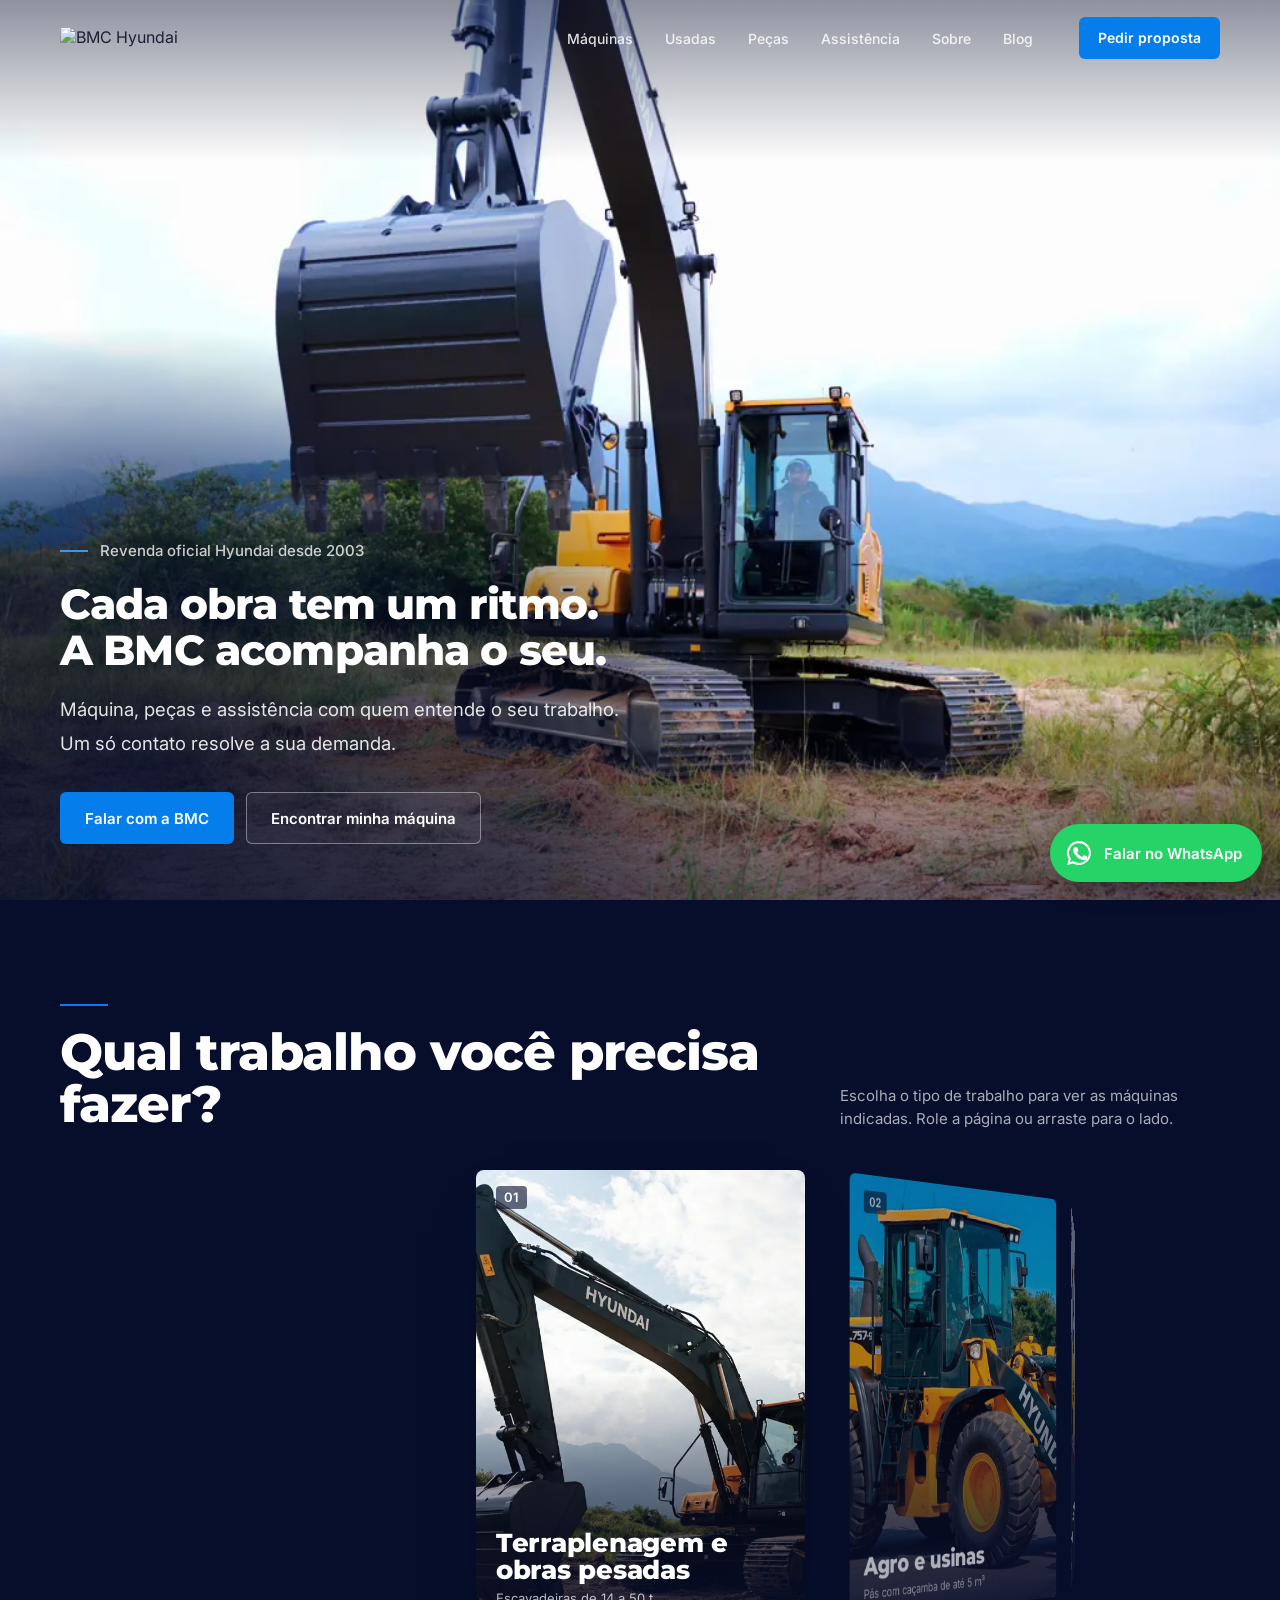
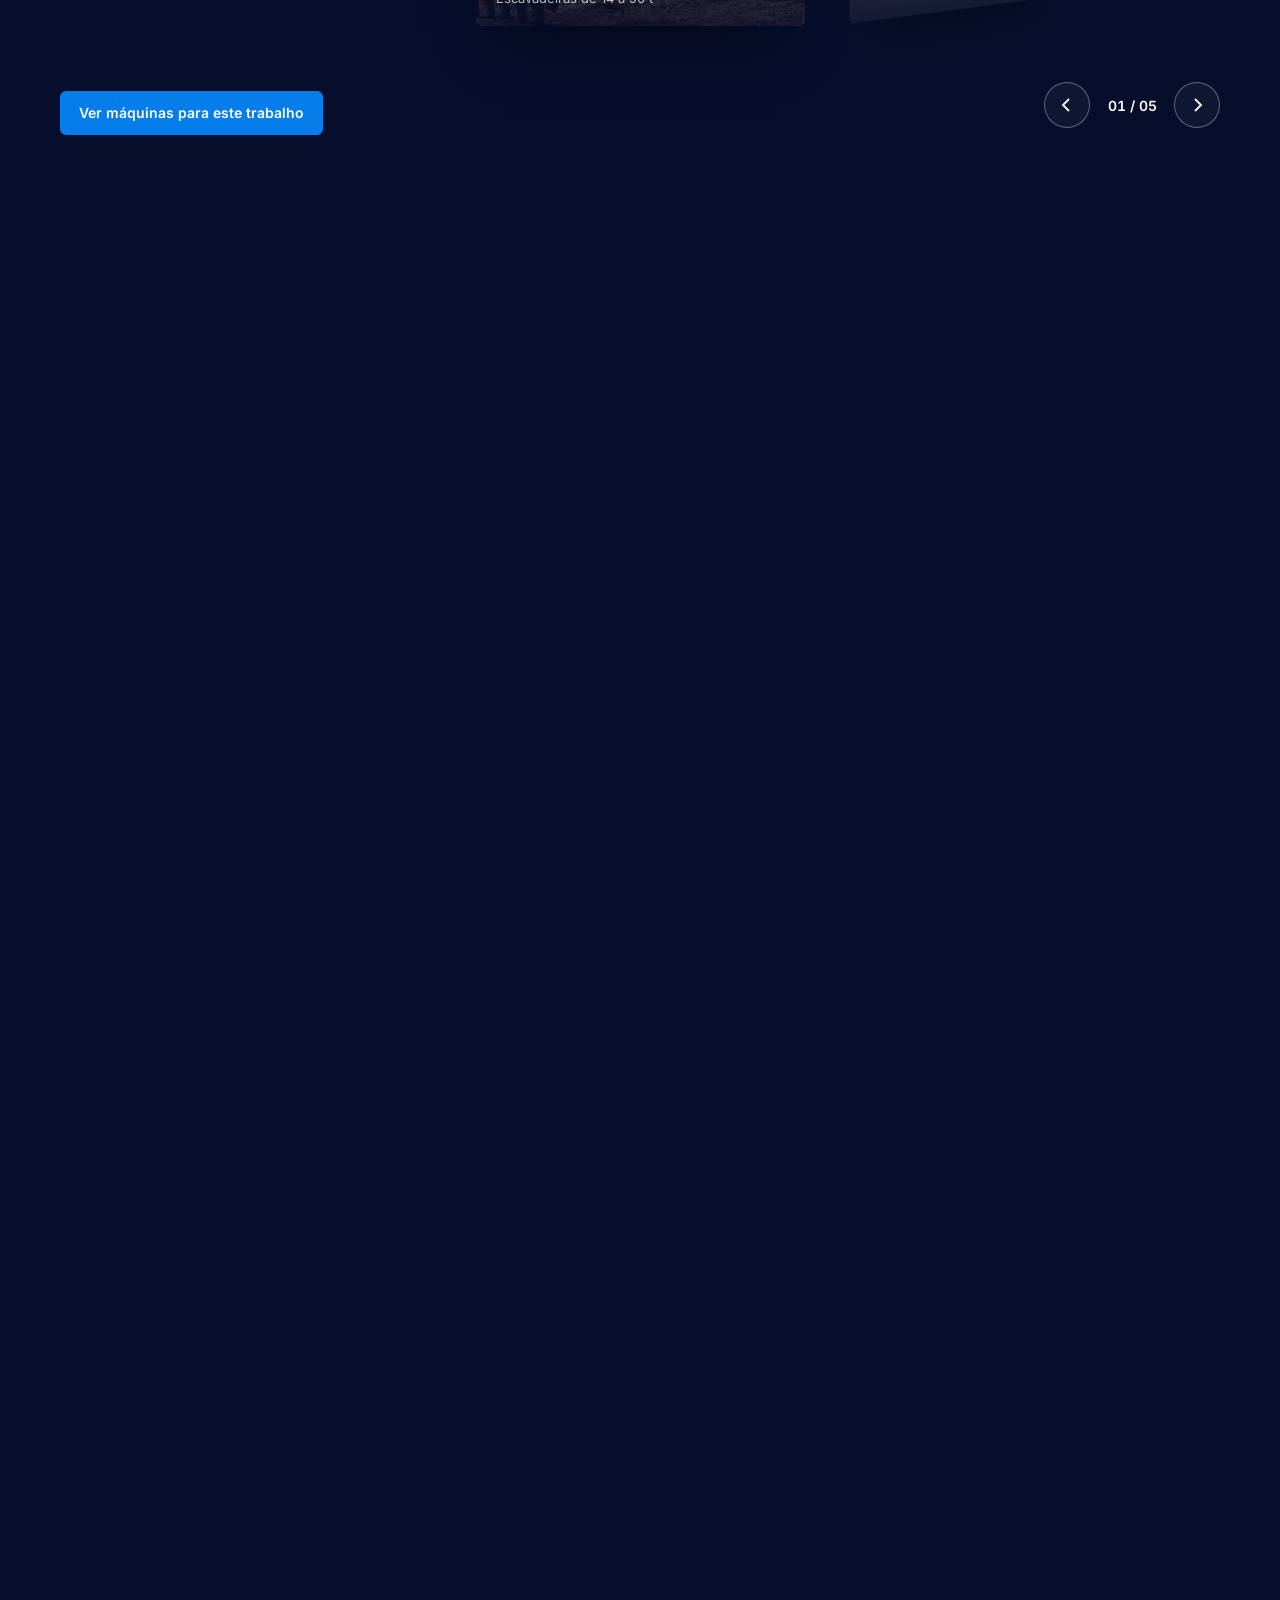
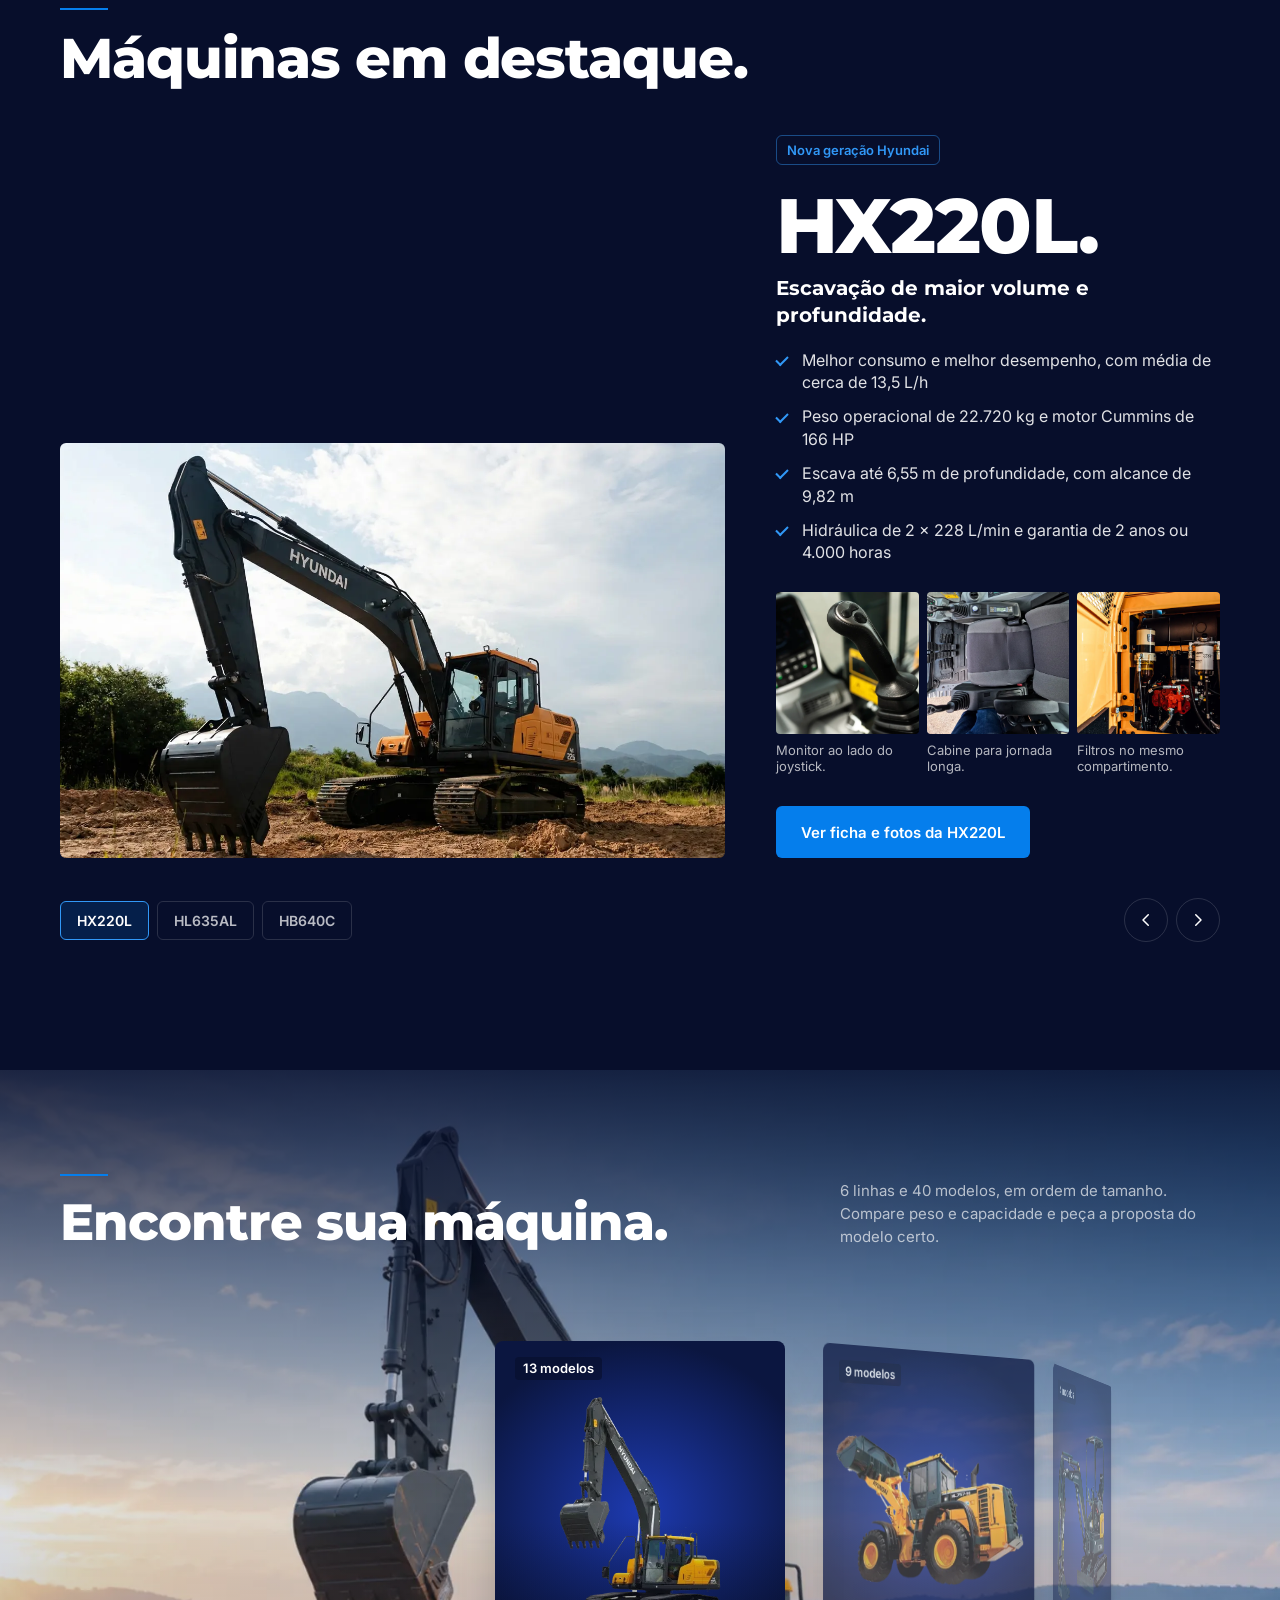
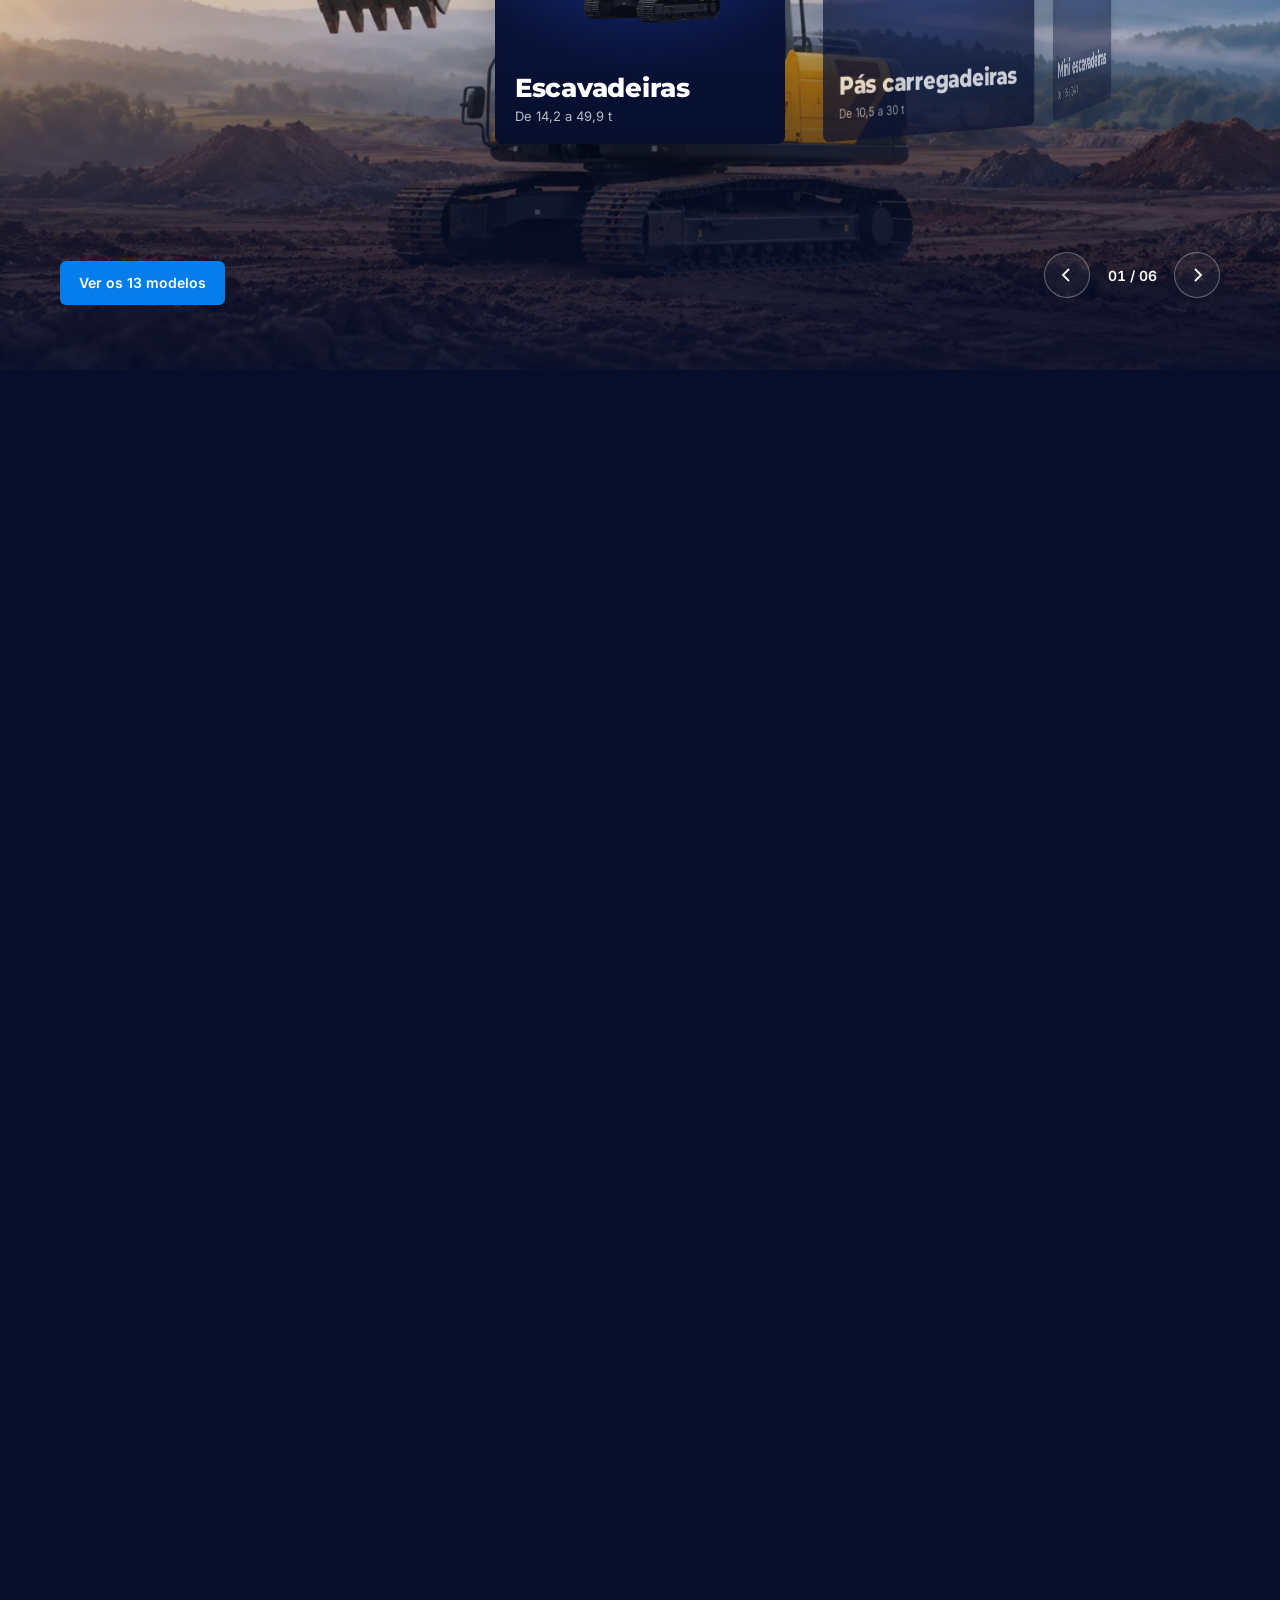
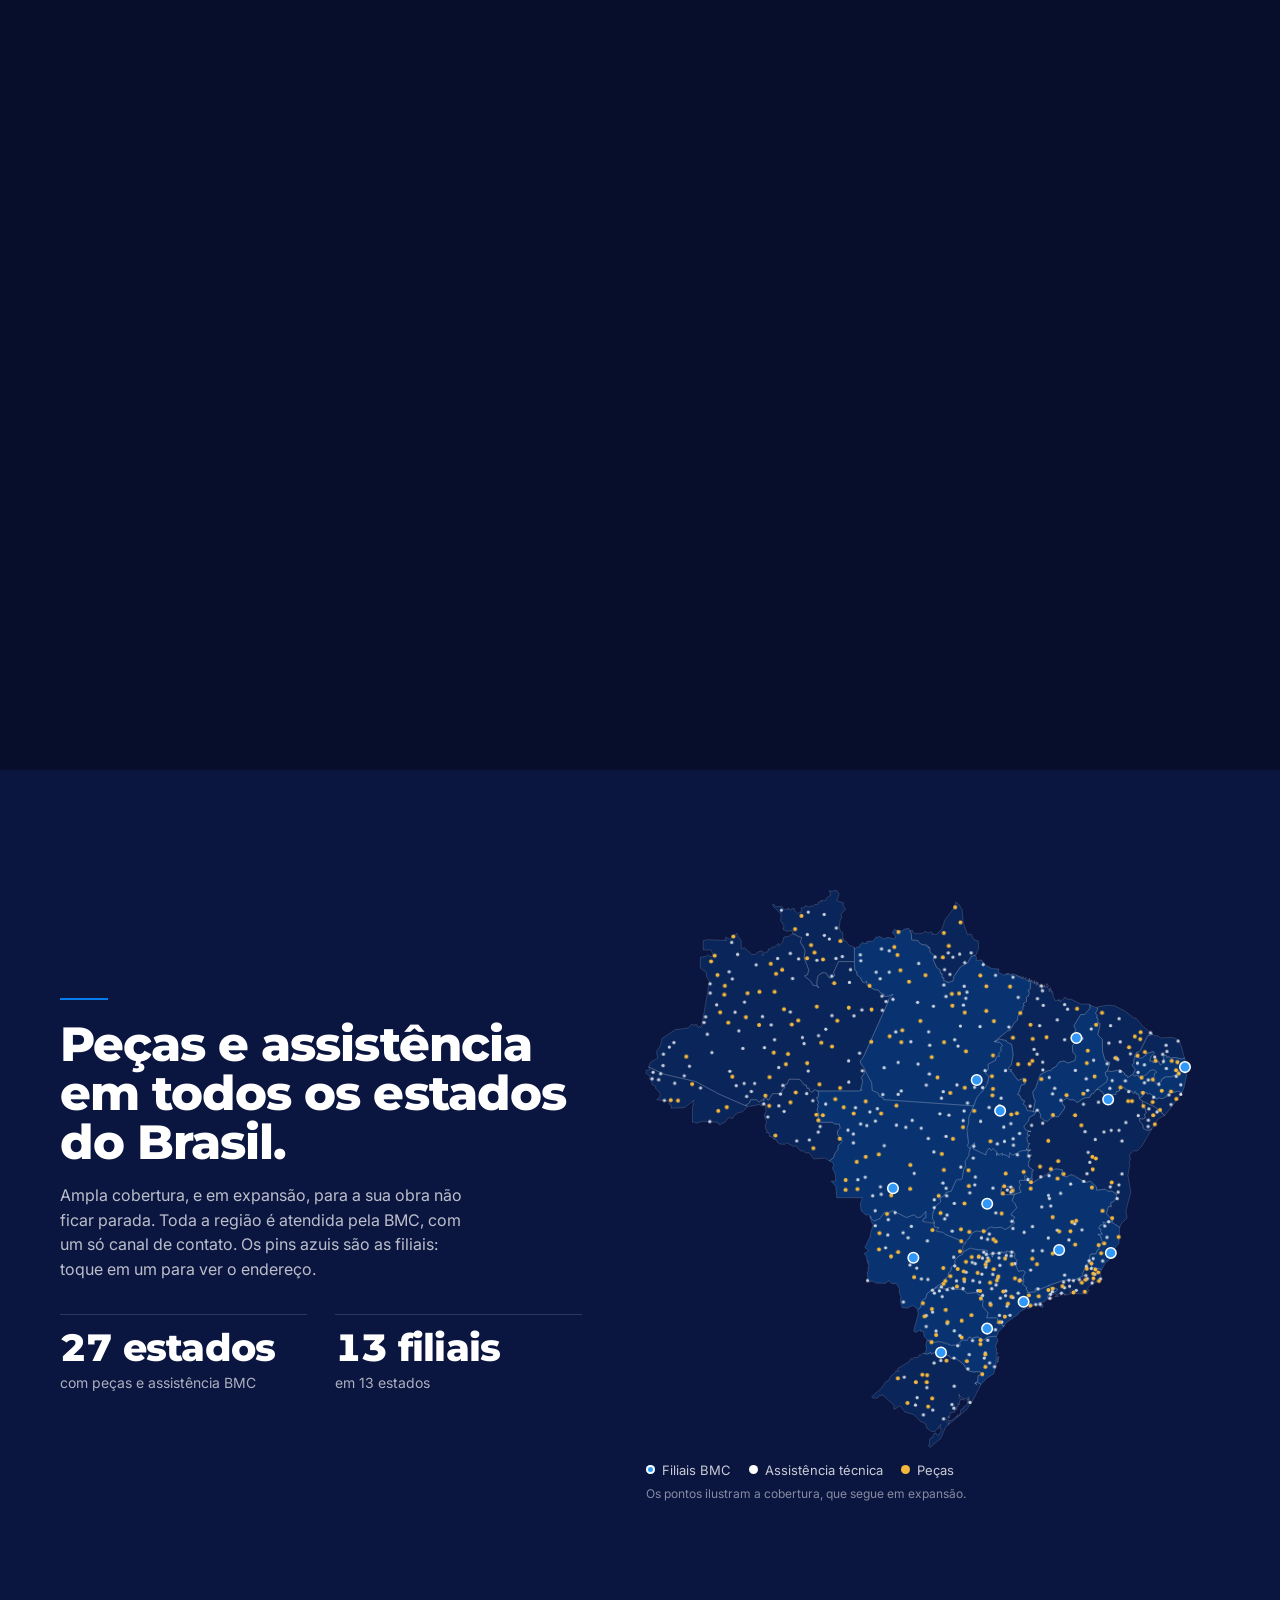
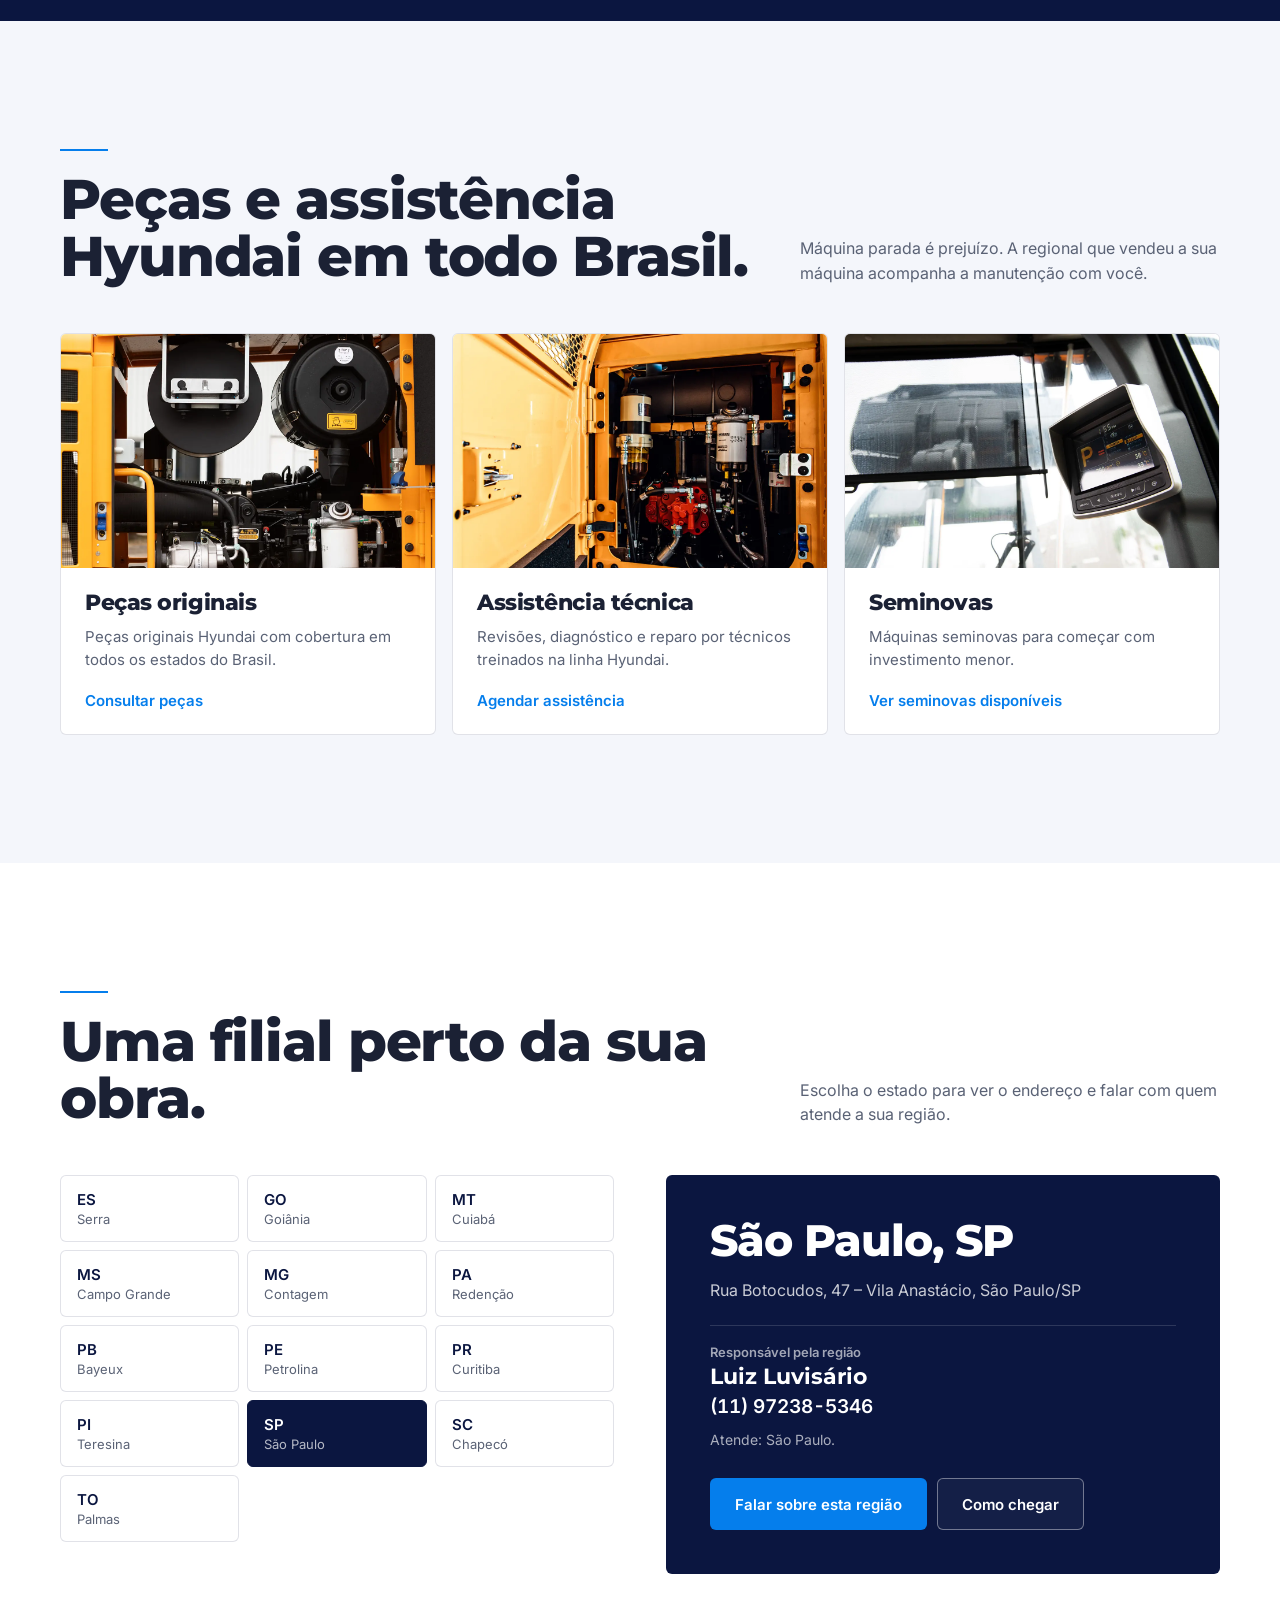
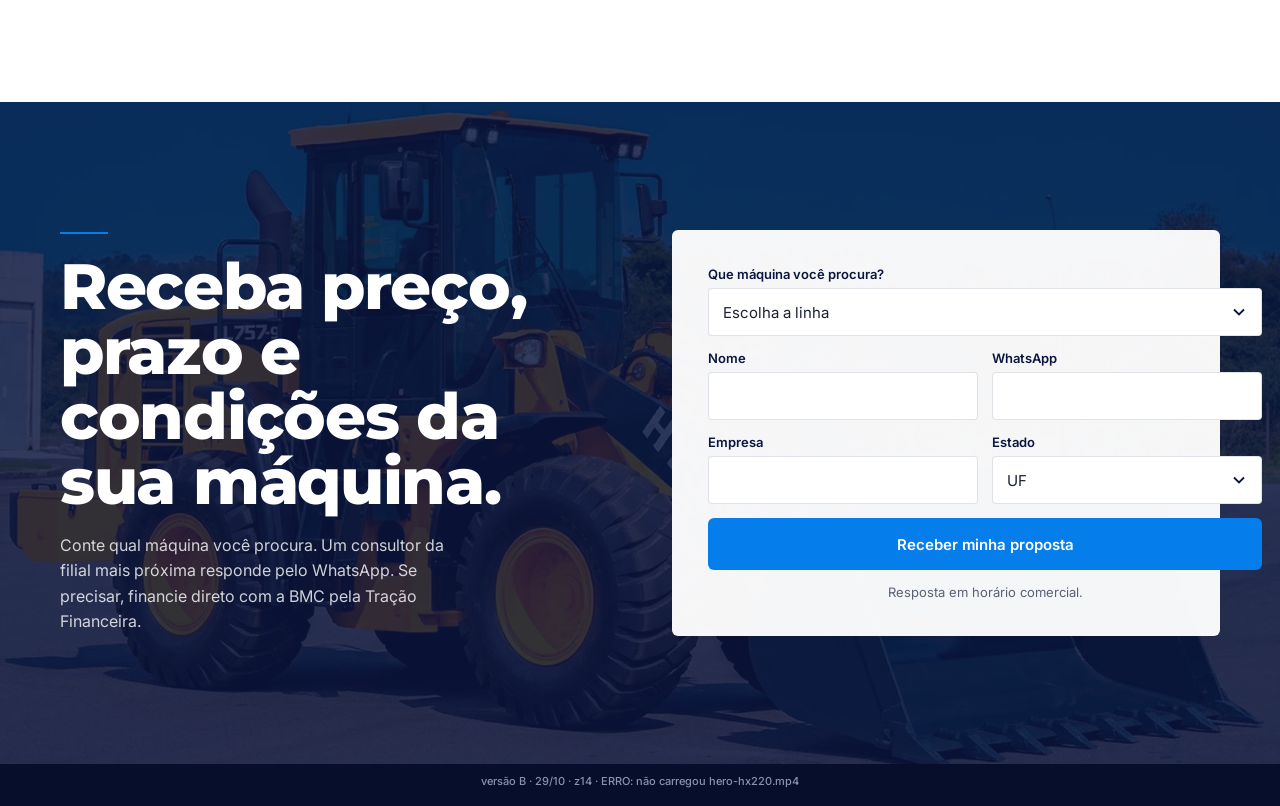
==== b/index.html @ dd9e6801 "Home B: destaques com 3 máquinas (HX220L, HL635AL, HB640C), bullets comerciais e responsáveis por re" ====
<!doctype html>
<html lang="pt-BR">
<head>
<meta charset="utf-8">
<meta name="viewport" content="width=device-width,initial-scale=1">
<meta name="robots" content="noindex,nofollow">
<title>BMC Hyundai — home, versão B</title>
<link rel="preconnect" href="https://fonts.googleapis.com">
<link rel="preconnect" href="https://fonts.gstatic.com" crossorigin>
<link href="https://fonts.googleapis.com/css2?family=Inter:wght@400;500;600&family=Montserrat:wght@600;700;800&display=swap" rel="stylesheet">
<style>
.bh{
  --navy:#14298D;--deep:#0B1640;--deeper:#070E2B;--action:#057EEC;--accent:#3198F7;
  --paper:#F4F6FB;--ink:#1B2134;--muted:#5A6275;--line:rgba(11,22,64,.12);--line-d:rgba(255,255,255,.14);
  --r:6px;--max:1240px;--gut:clamp(16px,4vw,40px);
  font-family:Inter,system-ui,sans-serif;color:var(--ink);background:#fff;-webkit-font-smoothing:antialiased;
}
.bh *,.bh *::before,.bh *::after{box-sizing:border-box}
.bh img{display:block;max-width:100%}
.bh a{color:inherit;text-decoration:none}
.bh h1,.bh h2,.bh h3{font-family:Montserrat,sans-serif;font-weight:800;letter-spacing:-.02em;margin:0;line-height:1.02}
.bh p{margin:0}
.bh .wrap{max-width:var(--max);margin:0 auto;padding:0 var(--gut)}
.bh .btn{display:inline-flex;align-items:center;gap:10px;height:52px;padding:0 24px;border-radius:var(--r);font:600 15px/1 Inter,sans-serif;border:1px solid transparent;cursor:pointer;transition:background .2s,border-color .2s,color .2s}
.bh .btn-p{background:var(--action);color:#fff}
.bh .btn-p:hover{background:#0369C9}
.bh .btn-g{border-color:rgba(255,255,255,.4);color:#fff;background:rgba(255,255,255,.04)}
.bh .btn-g:hover{border-color:#fff;background:rgba(255,255,255,.1)}
.bh .btn-l{border-color:var(--line);color:var(--deep);background:#fff}
.bh .btn-l:hover{border-color:var(--deep)}
.bh :focus-visible{outline:2px solid var(--accent);outline-offset:3px}
.bh .sec-h{display:flex;justify-content:space-between;align-items:end;gap:24px;margin-bottom:clamp(28px,4vw,48px)}
.bh .sec-h h2{font-size:clamp(32px,4.6vw,56px)}
.bh .sec-h p{max-width:420px;color:var(--muted);font-size:16px;line-height:1.55}
.bh .rule{border-top:2px solid var(--action);width:48px;margin-bottom:20px}

/* header */
.bh .top{position:fixed;inset:0 0 auto 0;z-index:50;transition:background .3s,backdrop-filter .3s,border-color .3s;border-bottom:1px solid transparent}
.bh .top.solid{background:rgba(7,14,43,.94);backdrop-filter:blur(14px) saturate(140%);-webkit-backdrop-filter:blur(14px) saturate(140%);border-color:var(--line-d)}
.bh .top .wrap{display:flex;align-items:center;height:76px;gap:32px}
.bh .logo img{height:22px;width:auto}
.bh .nav{display:flex;gap:4px;margin-left:auto}
.bh .nav>a,.bh .nav>button{color:rgba(255,255,255,.86);font:500 14px Inter,sans-serif;padding:10px 14px;border-radius:var(--r);background:none;border:0;cursor:pointer}
.bh .nav>a:hover,.bh .nav>button:hover,.bh .nav>button[aria-expanded=true]{color:#fff;background:rgba(255,255,255,.08)}
.bh .top .btn{height:42px;padding:0 18px;font-size:14px}
.bh .burger{display:none;margin-left:auto;width:44px;height:44px;border:1px solid var(--line-d);border-radius:var(--r);background:none;color:#fff;cursor:pointer}
.bh .mega{position:absolute;left:0;right:0;top:76px;background:rgba(7,14,43,.94);backdrop-filter:blur(18px);-webkit-backdrop-filter:blur(18px);border-bottom:1px solid var(--line-d);opacity:0;visibility:hidden;transform:translateY(-8px);transition:opacity .2s,transform .2s,visibility .2s}
.bh .mega.open{opacity:1;visibility:visible;transform:none}
.bh .mega .wrap{display:grid;grid-template-columns:repeat(6,1fr);gap:24px;height:auto;padding-top:28px;padding-bottom:32px;align-items:start}
.bh .mega h4{font:700 14px Montserrat,sans-serif;color:#fff;margin:0 0 12px;padding-bottom:10px;border-bottom:1px solid var(--line-d)}
.bh .mega a{display:block;color:rgba(255,255,255,.7);font-size:14px;padding:5px 0}
.bh .mega a:hover{color:#fff}

/* hero */
.bh .hero{position:relative;min-height:100svh;display:flex;flex-direction:column;justify-content:flex-end;color:#fff;background:var(--deeper);overflow:hidden}
.bh .hero video,.bh .hero .poster{position:absolute;inset:0;width:100%;height:100%;object-fit:cover}
.bh .hero::after{content:"";position:absolute;inset:0;background:radial-gradient(ellipse 70% 65% at 10% 85%,rgba(7,14,43,.9) 0%,rgba(7,14,43,.55) 45%,rgba(7,14,43,0) 75%),linear-gradient(180deg,rgba(7,14,43,.45) 0%,rgba(7,14,43,0) 18%,rgba(7,14,43,0) 75%,rgba(7,14,43,.6) 100%)}
.bh .hero-in{position:relative;z-index:2;width:100%;padding-top:140px;padding-bottom:clamp(28px,5vw,56px)}
.bh .hero-k{font:500 15px Inter,sans-serif;color:rgba(255,255,255,.78);margin-bottom:22px;display:flex;align-items:center;gap:12px}
.bh .hero-k::before{content:"";width:28px;border-top:2px solid var(--accent)}
/* título: a letra acompanha a largura da tela (cada frase cabe numa linha no computador)
   e, se faltar espaço, a linha quebra em vez de ser cortada */
.bh .hero h1{font-size:clamp(30px,3.3vw,52px);line-height:1.05;max-width:min(100%,24ch);text-wrap:balance}
.bh .hero h1 .ln{text-wrap:balance}
@media (min-width:1001px){.bh .hero h1{max-width:none}}
.bh .hero h1 .ln{display:block;padding-bottom:.04em}
.bh .hero h1 .ln span{display:block;transform:translateY(.35em);animation:bhUp .8s cubic-bezier(.2,.8,.2,1) .05s forwards}
.bh .hero h1 .ln:nth-child(2) span{animation-delay:.15s}
.bh .hero h1 .ln:nth-child(3) span{animation-delay:.25s}
.bh .hero-k,.bh .hero-sub,.bh .hero-cta{transform:translateY(10px);animation:bhUp .6s cubic-bezier(.2,.8,.2,1) .2s forwards}
@keyframes bhIn{to{opacity:1}}
@keyframes bhUp{to{transform:none}}
.bh .hero-sub .sub-short,.bh .hero-sub .sub-more{display:none}
.bh .sub-more{position:relative;background:none;border:0;padding:0;margin:0;color:#fff;font:600 1em/inherit Inter,sans-serif;line-height:inherit;vertical-align:baseline;text-decoration:underline;text-underline-offset:3px;cursor:pointer}
.bh .sub-more::before{content:"";position:absolute;inset:-12px -10px}
@media (max-width:760px){
  /* celular: menos texto sobre o vídeo; o texto completo abre com "Ver mais" */
  /* celular: subtítulo completo (o "Ver mais" foi retirado) */
  .bh .hero-sub{font-size:16px}
  .bh .hero-cta .btn-g{display:none}
  .bh .hero-k{margin-bottom:14px;font-size:14px}
  .bh .hero h1{font-size:clamp(20px,6.4vw,34px)}
  .bh .hero-sub{text-wrap:balance}
  /* o botão principal divide a linha com o botão flutuante do WhatsApp */
  .bh .hero-cta .btn.btn-p{width:calc(100% - 74px)}
  .bh .hero-sub{margin-top:14px}
  .bh .hero-cta{margin-top:22px}
}
.bh .hero-sub .s2{display:block;margin-top:6px}
.bh .hero-sub{max-width:64ch;margin-top:22px;font-size:clamp(17px,1.45vw,22px);line-height:1.5;color:rgba(255,255,255,.88);text-wrap:pretty}
.bh .hero-cta{display:flex;flex-wrap:wrap;gap:12px;margin-top:34px}
.bh .quick{position:relative;z-index:2;border-top:1px solid var(--line-d);background:rgba(7,14,43,.5);backdrop-filter:blur(10px);-webkit-backdrop-filter:blur(10px)}
.bh .quick .wrap{display:grid;grid-template-columns:repeat(6,1fr)}
.bh .quick a{display:flex;flex-direction:column;gap:4px;padding:18px 18px 20px;border-left:1px solid var(--line-d);transition:background .2s}
.bh .quick a:last-child{border-right:1px solid var(--line-d)}
.bh .quick a:hover{background:rgba(255,255,255,.07)}
.bh .quick b{font:700 15px Montserrat,sans-serif}
.bh .quick small{color:rgba(255,255,255,.6);font-size:13px}

/* prova */
.bh .proof{background:var(--deep);color:#fff}
.bh .proof .wrap{display:grid;grid-template-columns:repeat(4,1fr)}
.bh .proof div{padding:30px 24px;border-left:1px solid var(--line-d)}
.bh .proof div:last-child{border-right:1px solid var(--line-d)}
.bh .proof b{display:block;white-space:nowrap;font:800 clamp(22px,2.6vw,34px) Montserrat,sans-serif;letter-spacing:-.02em}
.bh .proof span{color:rgba(255,255,255,.66);font-size:14px}

/* buscador */
.bh .finder{padding:clamp(72px,10vw,128px) 0;background:var(--paper)}
.bh .tabs{display:flex;gap:6px;overflow-x:auto;scrollbar-width:none;border-bottom:1px solid var(--line);margin-bottom:0}
.bh .tabs::-webkit-scrollbar{display:none}
.bh .tab{flex:none;background:none;border:0;border-bottom:2px solid transparent;margin-bottom:-1px;padding:14px 18px;font:600 15px Inter,sans-serif;color:var(--muted);cursor:pointer;white-space:nowrap}
.bh .tab:hover{color:var(--deep)}
.bh .tab[aria-selected=true]{color:var(--deep);border-color:var(--action)}
.bh .tab sup{font-size:11px;color:var(--accent);margin-left:3px}
.bh .panel{display:grid;grid-template-columns:1.25fr 1fr;background:#fff;border:1px solid var(--line);border-top:0;border-radius:0 0 var(--r) var(--r);min-height:480px}
.bh .stage{position:relative;display:flex;align-items:center;justify-content:center;padding:40px;border-right:1px solid var(--line);overflow:hidden;background:radial-gradient(ellipse at 50% 70%,#E7ECF7 0%,#fff 70%)}
.bh .stage img{max-height:380px;width:auto;transition:opacity .35s,transform .5s cubic-bezier(.2,.8,.2,1)}
.bh .stage img.out{opacity:0;transform:translateX(-24px)}
.bh .stage .ghost{position:absolute;left:28px;bottom:18px;font:800 clamp(56px,8vw,112px) Montserrat,sans-serif;color:rgba(11,22,64,.05);letter-spacing:-.04em;pointer-events:none;line-height:1}
.bh .info{padding:clamp(28px,4vw,48px);display:flex;flex-direction:column}
.bh .info h3{font-size:clamp(28px,3vw,40px)}
.bh .info p{color:var(--muted);line-height:1.6;margin-top:14px;max-width:44ch}
.bh .models{display:flex;flex-wrap:wrap;gap:8px;margin-top:28px}
.bh .models a{padding:9px 14px;border:1px solid var(--line);border-radius:var(--r);font:600 14px Inter,sans-serif;color:var(--deep);transition:border-color .2s,background .2s}
.bh .models a:hover{border-color:var(--action);background:#F0F6FE}
.bh .info .acts{margin-top:auto;padding-top:32px;display:flex;flex-wrap:wrap;gap:10px}

/* lançamento */
.bh .launch{background:var(--deeper);color:#fff;padding:clamp(72px,10vw,128px) 0}
.bh .launch-g{display:grid;grid-template-columns:1.5fr 1fr;gap:clamp(24px,4vw,56px);align-items:end}
.bh .launch-img{position:relative;border-radius:var(--r);overflow:hidden;aspect-ratio:16/10}
.bh .launch-img img{width:100%;height:100%;object-fit:cover}
.bh .launch .tag{display:inline-block;font:600 13px Inter,sans-serif;color:var(--accent);border:1px solid rgba(49,152,247,.45);border-radius:var(--r);padding:6px 10px;margin-bottom:22px}
.bh .launch .launch-head{margin-bottom:clamp(28px,4vw,48px)}
.bh .launch .launch-head h2{font-size:clamp(32px,4.6vw,56px)}
.bh .launch .launch-g h3{font-size:clamp(44px,6vw,84px)}
.bh .launch p{color:rgba(255,255,255,.76);line-height:1.6;margin-top:18px;max-width:40ch}
.bh .launch p.lsub{color:#fff;font:700 clamp(18px,1.6vw,22px)/1.3 Montserrat,sans-serif;margin-top:10px}
.bh .launch p.lsub+p{margin-top:12px}
.bh .launch .thumbs{display:grid;grid-template-columns:repeat(3,1fr);gap:8px;margin-top:28px}
.bh .launch .thumbs figure{margin:0}
.bh .launch .thumbs img{aspect-ratio:1;object-fit:cover;border-radius:4px}
.bh .launch .thumbs figcaption{margin-top:8px;font-size:13px;color:rgba(255,255,255,.7)}
.bh .launch .btn{margin-top:32px}
.bh .launch ul.pts{list-style:none;margin:20px 0 0;padding:0;display:grid;gap:12px;max-width:46ch}
.bh .launch ul.pts li{position:relative;padding-left:26px;color:rgba(255,255,255,.88);font-size:16px;line-height:1.4}
.bh .launch ul.pts li::before{content:"";position:absolute;left:0;top:.45em;width:12px;height:7px;border-left:2px solid var(--accent);border-bottom:2px solid var(--accent);transform:rotate(-45deg)}
.bh .launch-sl{display:grid}
.bh .launch-sl>.launch-g{grid-area:1/1;opacity:0;visibility:hidden;transition:opacity .6s ease,visibility 0s .6s}
.bh .launch-sl>.launch-g.on{opacity:1;visibility:visible;transition:opacity .6s ease}
.bh .launch-nav{display:flex;align-items:center;justify-content:space-between;gap:16px;margin-top:40px}
.bh .launch-tabs{display:flex;flex-wrap:wrap;gap:8px}
.bh .launch-tabs button{position:relative;overflow:hidden;font:600 14px Inter,sans-serif;color:rgba(255,255,255,.72);background:transparent;border:1px solid var(--line-d);border-radius:var(--r);padding:10px 16px;cursor:pointer;transition:color .2s,border-color .2s,background .2s}
.bh .launch-tabs button:hover{color:#fff;border-color:rgba(255,255,255,.4)}
.bh .launch-tabs button.on{color:#fff;border-color:var(--accent);background:rgba(5,126,236,.16)}
.bh .launch-tabs button::after{content:"";position:absolute;left:0;bottom:0;height:2px;width:0;background:var(--accent)}
.bh .launch.run .launch-tabs button.on::after{animation:bhProg 7s linear forwards}
@keyframes bhProg{to{width:100%}}
.bh .launch-arrows{display:flex;gap:8px}
.bh .launch-arrows button{width:44px;height:44px;display:grid;place-items:center;color:#fff;background:transparent;border:1px solid var(--line-d);border-radius:50%;cursor:pointer;transition:border-color .2s,background .2s}
.bh .launch-arrows button:hover{border-color:#fff;background:rgba(255,255,255,.08)}
.bh .launch-tabs button:focus-visible,.bh .launch-arrows button:focus-visible{outline:2px solid #FFD34D;outline-offset:2px}
@media (max-width:560px){.bh .launch-arrows{display:none}.bh .launch-nav{margin-top:32px}.bh .launch-tabs{flex-wrap:nowrap;width:100%}.bh .launch-tabs button{flex:1;padding:12px 6px}}
@media (prefers-reduced-motion:reduce){.bh .launch-sl>.launch-g,.bh .launch-sl>.launch-g.on{transition:none}.bh .launch.run .launch-tabs button.on::after{animation:none}}

/* aplicações */
.bh .apps{padding:clamp(72px,10vw,128px) 0}
.bh .rail{display:grid;grid-template-columns:repeat(4,1fr);gap:16px}
.bh .app{position:relative;border-radius:var(--r);overflow:hidden;aspect-ratio:3/4;color:#fff;display:flex;flex-direction:column;justify-content:flex-end;padding:22px}
.bh .app img{position:absolute;inset:0;width:100%;height:100%;object-fit:cover;transition:transform .6s cubic-bezier(.2,.8,.2,1)}
.bh .app::after{content:"";position:absolute;inset:0;background:linear-gradient(180deg,rgba(7,14,43,0) 40%,rgba(7,14,43,.88) 100%)}
.bh .app>*:not(img){position:relative;z-index:1}
.bh .app h3{font-size:22px;line-height:1.1}
.bh .app span{font-size:14px;color:rgba(255,255,255,.75);margin-top:8px}
.bh .app:hover img{transform:scale(1.04)}

/* pós-venda */
.bh .after{background:var(--paper);padding:clamp(72px,10vw,128px) 0}
.bh .after-g{display:grid;grid-template-columns:repeat(3,1fr);gap:16px}
.bh .card{position:relative;background:#fff;border:1px solid var(--line);border-radius:var(--r);overflow:hidden;display:flex;flex-direction:column;transition:border-color .2s,box-shadow .2s}
.bh .card:hover{border-color:var(--action);box-shadow:0 18px 40px -28px rgba(11,22,64,.5)}
/* o card inteiro é clicável (o link sozinho tinha só 28px de altura) */
.bh .card a.lnk::after{content:"";position:absolute;inset:0}
.bh .card img{aspect-ratio:16/10;object-fit:cover;width:100%}
.bh .card div{padding:24px;display:flex;flex-direction:column;gap:10px;flex:1}
.bh .card h3{font-size:22px}
.bh .card p{color:var(--muted);line-height:1.55;font-size:15px}
.bh .card a.lnk{margin-top:auto;padding-top:10px;color:var(--action);font-weight:600;font-size:15px}
.bh .card a.lnk:hover{text-decoration:underline}

/* filiais */
.bh .branches{padding:clamp(72px,10vw,128px) 0}
.bh .br-g{display:grid;grid-template-columns:1fr 1fr;gap:clamp(24px,4vw,56px);align-items:start}
.bh .states{display:grid;grid-template-columns:repeat(auto-fill,minmax(150px,1fr));gap:8px}
.bh .state{text-align:left;background:#fff;border:1px solid var(--line);border-radius:var(--r);padding:14px 16px;font:600 15px Inter,sans-serif;color:var(--deep);cursor:pointer;transition:border-color .2s,background .2s,color .2s}
.bh .state small{display:block;font-weight:400;color:var(--muted);font-size:13px;margin-top:2px}
.bh .state:hover{border-color:var(--deep)}
.bh .state[aria-pressed=true]{background:var(--deep);border-color:var(--deep);color:#fff}
.bh .state[aria-pressed=true] small{color:rgba(255,255,255,.7)}
.bh .br-card{position:sticky;top:100px;background:var(--deep);color:#fff;border-radius:var(--r);padding:clamp(28px,4vw,44px);min-height:300px;display:flex;flex-direction:column}
.bh .br-card h3{font-size:clamp(30px,3.4vw,44px)}
.bh .br-card p{color:rgba(255,255,255,.78);line-height:1.6;margin-top:14px}
.bh .br-rep{margin-top:22px;padding-top:18px;border-top:1px solid var(--line-d);display:grid;gap:4px}
.bh .br-rep .rl{font:600 13px Inter,sans-serif;color:rgba(255,255,255,.62)}
.bh .br-rep b{font:700 clamp(19px,1.8vw,22px)/1.2 Montserrat,sans-serif;color:#fff}
.bh .br-rep i{font:600 clamp(17px,1.5vw,19px)/1.3 Inter,sans-serif;font-style:normal;color:#fff;font-variant-numeric:tabular-nums;-webkit-touch-callout:none}
.bh .br-rep small{margin-top:6px;font-size:14px;line-height:1.5;color:rgba(255,255,255,.66)}
.bh .br-card .acts{margin-top:auto;padding-top:28px;display:flex;flex-wrap:wrap;gap:10px}

/* orçamento */
.bh .quote{background:var(--deep);color:#fff;padding:clamp(72px,10vw,128px) 0;position:relative;overflow:hidden}
.bh .quote::before{content:"";position:absolute;inset:0;background:url(../assets/hl757-1.webp) center/cover;opacity:.16}
.bh .q-g{position:relative;display:grid;grid-template-columns:minmax(0,1fr) minmax(0,1fr);gap:clamp(24px,5vw,72px);align-items:center}
.bh .quote h2{font-size:clamp(36px,5vw,64px)}
.bh .quote .lead{color:rgba(255,255,255,.8);margin-top:18px;line-height:1.6;max-width:40ch}
.bh .form{background:rgba(255,255,255,.96);color:var(--ink);border-radius:var(--r);padding:clamp(24px,3vw,36px);display:grid;grid-template-columns:1fr 1fr;gap:14px}
.bh .form label{display:flex;flex-direction:column;gap:6px;font:600 13px Inter,sans-serif;color:var(--deep)}
.bh .form .full{grid-column:1/-1}
.bh .form input,.bh .form select{height:48px;border:1px solid var(--line);border-radius:4px;padding:0 14px;font:400 15px Inter,sans-serif;color:var(--ink);background:#fff}
/* sem o visual nativo do iPhone (cinza com degradê): mesmo estilo dos campos de texto */
.bh .form select{-webkit-appearance:none;appearance:none;padding-right:40px;background:#fff url("data:image/svg+xml,%3Csvg xmlns='http://www.w3.org/2000/svg' width='12' height='8' fill='none' stroke='%230B1640' stroke-width='1.8'%3E%3Cpath d='m1 1.5 5 5 5-5'/%3E%3C/svg%3E") no-repeat right 16px center}
.bh .form input:focus,.bh .form select:focus{outline:2px solid var(--action);outline-offset:0;border-color:transparent}
.bh .form .btn{width:100%;justify-content:center}
.bh .form .note{grid-column:1/-1;font-size:13px;color:var(--muted);text-align:center}
.bh .form .ok{grid-column:1/-1;display:none;background:#EAF4FE;border:1px solid #BFDDFB;border-radius:4px;padding:14px;color:var(--deep);font-size:14px}

.bh .proto{background:#FFF7D6;color:#5C4A00;font-size:13px;text-align:center;padding:8px 16px}

@media (max-width:1000px){
  .bh .nav,.bh .top .btn{display:none}
  .bh .burger{display:inline-flex;align-items:center;justify-content:center}
  .bh .top.menu-open{background:var(--deeper)}
  .bh .mobile{display:none;position:fixed;inset:76px 0 0 0;background:var(--deeper);overflow:auto;padding:20px var(--gut) 40px;z-index:49}
  .bh .mobile.open{display:block}
  .bh .mobile a{display:block;color:#fff;font:700 22px Montserrat,sans-serif;padding:14px 0;border-bottom:1px solid var(--line-d)}
  .bh .mobile .btn{margin-top:24px;width:100%;justify-content:center;font-size:16px}
  .bh .hero::after{background:linear-gradient(180deg,rgba(7,14,43,.4) 0%,rgba(7,14,43,0) 14%,rgba(7,14,43,0) 26%,rgba(7,14,43,.55) 38%,rgba(7,14,43,.85) 55%,rgba(7,14,43,.95) 100%)}
  .bh .quick .wrap{grid-template-columns:repeat(3,1fr);padding:0}
  .bh .quick a{border-top:1px solid var(--line-d);padding:14px 16px}
  .bh .quick a:last-child{border-right:0}
  .bh .proof .wrap{grid-template-columns:repeat(2,1fr);padding:0}
  .bh .proof div{border-top:1px solid var(--line-d);padding:22px var(--gut)}
  .bh .panel{grid-template-columns:1fr}
  .bh .stage{border-right:0;border-bottom:1px solid var(--line);min-height:260px;padding:24px}
  .bh .stage img{max-height:220px}
  .bh .launch-g,.bh .br-g,.bh .q-g{grid-template-columns:minmax(0,1fr)}
  .bh .rail{display:flex;overflow-x:auto;scroll-snap-type:x mandatory;margin:0 calc(var(--gut)*-1);padding:0 var(--gut);scrollbar-width:none}
  .bh .rail::-webkit-scrollbar{display:none}
  .bh .app{flex:0 0 72%;scroll-snap-align:start}
  .bh .after-g{grid-template-columns:1fr}
  .bh .sec-h{flex-direction:column;align-items:start}
  .bh .br-card{position:static}
  /* celular: só a sigla, 5 por linha (13 botões ocupavam uma tela e meia); a cidade aparece no cartão */
  .bh .states{grid-template-columns:repeat(5,1fr);gap:6px}
  .bh .state{text-align:center;padding:0;height:48px}
  .bh .state small{display:none}
}
@media (min-width:1001px){.bh .mobile{display:none!important}}
@media (max-width:560px){
  .bh .quick .wrap{grid-template-columns:repeat(2,1fr)}
  .bh .form{grid-template-columns:1fr}
  .bh .hero-cta .btn{width:100%;justify-content:center}
}
@media (prefers-reduced-motion:reduce){
  .bh *{animation:none!important;transition:none!important}
  .bh .hero h1 .ln span{transform:none}
  .bh .hero-k,.bh .hero-sub,.bh .hero-cta{opacity:1}
}
/* ===== versão B: carrossel em arco preso ao scroll ===== */
.bh .arc{position:relative;background:var(--deeper);color:#fff}
.bh .arc.light{background:var(--paper);color:var(--ink)}
.bh .arc-pin{position:sticky;top:0;height:100vh;height:100svh;overflow:hidden;display:flex;flex-direction:column}
.bh .arc-head,.bh .arc-stage,.bh .arc-foot{position:relative;z-index:1}
.bh .arc-bg{position:absolute;inset:0;z-index:0;pointer-events:none}
.bh .arc-bg img{position:absolute;inset:0;width:100%;height:100%;object-fit:cover;opacity:0;transform:scale(1.06);transition:opacity .8s ease,transform 1.6s cubic-bezier(.2,.8,.2,1)}
.bh .arc-bg img.on{opacity:1;transform:none}
.bh .arc-bg::after{content:"";position:absolute;inset:0;background:linear-gradient(180deg,rgba(7,14,43,.88) 0%,rgba(7,14,43,.45) 24%,rgba(11,22,64,.12) 48%,rgba(11,22,64,.2) 62%,rgba(7,14,43,.72) 80%,rgba(7,14,43,.92) 100%)}
.bh .arc-pin>.wrap,.bh .fan>.wrap{width:100%}
.bh .arc-head{padding-top:104px;display:flex;justify-content:space-between;align-items:end;gap:24px}
.bh .arc-head h2{font-size:clamp(30px,4vw,52px)}
.bh .arc-head p{max-width:380px;color:rgba(255,255,255,.66);font-size:15px;line-height:1.55}
.bh .arc.light .arc-head p{color:var(--muted)}
.bh .arc-stage{position:relative;flex:1;touch-action:pan-y pinch-zoom;user-select:none;-webkit-user-select:none;cursor:grab}
.bh .arc-stage.drag{cursor:grabbing}
/* toque duplo não dá zoom (atrapalhava a navegação); a pinça continua livre para voltar */
html,body{touch-action:manipulation}
.bh .arc-ctl,.bh .arc-ctl button,.bh .arc-cap .btn,.bh .cv,.bh .fan,.bh .fan button,.bh .fan a,.bh .fan-f{touch-action:manipulation}
.bh .arc.free{height:auto!important}
.bh .arc.free .arc-pin{position:relative;height:100vh;height:100svh;min-height:600px}
.bh .arc.free .arc-stage{cursor:auto}
.build{display:block;text-align:center;font:500 11px Inter,sans-serif;color:#8892B0;padding:10px 0 18px;background:#070E2B}
.bh .arc-stage.drag .cv{transition:none}
.bh .ring{position:absolute;inset:0}
.bh .ring .cv{backface-visibility:hidden;-webkit-backface-visibility:hidden;transition:opacity .25s linear;will-change:auto}
.bh .arc-stage.drag{cursor:grabbing}
.bh .cv{position:absolute;left:50%;top:50%;transform-origin:50% 50%;width:var(--cw);height:var(--ch);margin:calc(var(--ch)/-2) 0 0 calc(var(--cw)/-2);border-radius:8px;overflow:hidden;will-change:transform,opacity;background:var(--deep);box-shadow:0 30px 60px -30px rgba(0,0,0,.6);border:0;padding:0;color:#fff;text-align:left;cursor:pointer;font:inherit}
.bh .cv img.ph{position:absolute;inset:0;width:100%;height:100%;object-fit:cover;pointer-events:none}
.bh .cv::after{content:"";position:absolute;inset:0;background:linear-gradient(180deg,rgba(7,14,43,0) 45%,rgba(7,14,43,.9) 100%);pointer-events:none}
.bh .cv.cut{background:radial-gradient(ellipse 90% 60% at 50% 42%,#1D3AB0 0%,#0B1640 70%)}
.bh .cv.cut img.ph{object-fit:contain;inset:auto;left:4%;top:13%;width:92%;height:58%}
.bh .cv .cv-t{position:absolute;left:20px;right:20px;bottom:20px;z-index:1;pointer-events:none}
.bh .cv .cv-t b{display:block;font:800 clamp(20px,2vw,26px)/1.08 Montserrat,sans-serif;letter-spacing:-.01em}
.bh .cv .cv-t small{display:block;margin-top:6px;font-size:13px;color:rgba(255,255,255,.72)}
.bh .cv .cv-n{position:absolute;top:16px;left:20px;z-index:1;font:600 13px/1 Inter,sans-serif;color:#fff;background:rgba(7,14,43,.6);padding:5px 8px;border-radius:4px}
.bh .arc-foot{display:flex;align-items:center;justify-content:space-between;gap:20px;padding-bottom:clamp(20px,4vh,40px)}
.bh .arc-cap{min-height:96px;max-width:560px;transition:opacity .25s}
.bh .arc-cap h3,.bh .arc-cap p{transition:opacity .22s ease}
.bh .arc-cap.swap h3,.bh .arc-cap.swap p{opacity:0}
.bh .arc-cap h3{font-size:clamp(22px,2.4vw,30px)}
/* o título já está na capa da frente: não repete embaixo */
.bh .arc-cap h3{display:none}
/* altura fixa da legenda: se ela muda de 1 para 2 linhas, o palco encolhe e as capas pulam */
.bh .arc-cap{min-height:118px}
@media (min-width:1001px){.bh .arc-stage{margin-top:20px}}
.bh .arc-cap p{margin-top:8px;color:rgba(255,255,255,.72);line-height:1.5;font-size:15px}
.bh .arc.light .arc-cap p{color:var(--muted)}
.bh .arc-cap .btn{margin-top:14px;height:44px;padding:0 18px;font-size:14px}
.bh .arc-ctl{display:flex;align-items:center;gap:14px;flex:none}
.bh .arc-ctl output{font:600 14px Inter,sans-serif;min-width:56px;text-align:center;font-variant-numeric:tabular-nums}
.bh .arc-ctl button{width:46px;height:46px;border-radius:50%;border:1px solid rgba(255,255,255,.34);background:rgba(255,255,255,.04);color:inherit;cursor:pointer;display:grid;place-items:center}
.bh .arc.light .arc-ctl button{border-color:var(--line);background:#fff}
.bh .arc-ctl button:hover{border-color:var(--accent)}
.bh .arc-bar{position:absolute;left:0;bottom:0;height:2px;background:var(--action);width:0}

/* ===== leque de modelos ===== */
.bh .fan{position:fixed;inset:0;z-index:80;display:flex;flex-direction:column;background:rgba(7,14,43,.86);backdrop-filter:blur(16px) saturate(140%);-webkit-backdrop-filter:blur(16px) saturate(140%);color:#fff;opacity:0;visibility:hidden;transition:opacity .25s,visibility .25s}
.bh .fan.open{opacity:1;visibility:visible}
.bh .fan-h{display:flex;justify-content:space-between;align-items:start;gap:16px;padding-top:28px}
.bh .fan-h h3{font-size:clamp(28px,3.4vw,44px)}
.bh .fan-h p{color:rgba(255,255,255,.66);margin-top:6px;font-size:15px}
.bh .fan-x{flex:none;width:48px;height:48px;border-radius:50%;border:1px solid var(--line-d);background:none;color:#fff;cursor:pointer;display:grid;place-items:center}
.bh .fan-x:hover{border-color:#fff}
.bh .fan-track{flex:1;position:relative;overflow:hidden;touch-action:pinch-zoom;cursor:grab;user-select:none;-webkit-user-select:none;--fw:clamp(240px,min(25vw,48vh),420px)}
/* cartões do leque crescem com a tela: no computador a máquina e os números ganham imponência */
.bh .fan-track::-webkit-scrollbar{display:none}
.bh .fw{position:absolute;left:50%;top:44%;width:var(--fw);will-change:transform,opacity}
.bh .fc{display:flex;flex-direction:column;background:#fff;color:var(--ink);border-radius:8px;overflow:hidden;box-shadow:0 30px 50px -28px rgba(0,0,0,.7)}
.bh .fc .im{aspect-ratio:4/3;display:flex;align-items:center;justify-content:center;padding:12px;overflow:hidden;background:linear-gradient(180deg,#fff 60%,#EEF2FA 100%)}
.bh .fc .im img{width:100%;height:100%;object-fit:contain}
.bh .fc .bd{padding:calc(var(--fw)*.055) calc(var(--fw)*.06);border-top:1px solid var(--line)}
.bh .fc .md{font:800 clamp(19px,calc(var(--fw)*.065),28px) Montserrat,sans-serif;letter-spacing:-.01em;color:var(--deep)}
.bh .fc .kg{display:flex;align-items:baseline;gap:6px;margin-top:10px}
.bh .fc .kg b{font:800 clamp(30px,calc(var(--fw)*.115),48px)/1 Montserrat,sans-serif;color:var(--action);letter-spacing:-.02em}
.bh .fc .kg span{font-size:clamp(12px,calc(var(--fw)*.038),15px);color:var(--muted)}
.bh .fc .ex{font-size:clamp(13px,calc(var(--fw)*.042),16px);color:var(--muted);margin-top:6px;min-height:18px}
.bh .fc .ac{display:flex;gap:6px;margin-top:14px}
.bh .fc .ac a{flex:1;display:flex;align-items:center;justify-content:center;min-height:clamp(44px,calc(var(--fw)*.14),56px);text-align:center;font:600 clamp(13px,calc(var(--fw)*.042),16px) Inter,sans-serif;padding:10px 6px;border-radius:4px;border:1px solid var(--line);color:var(--deep)}
.bh .fc .ac a.q{background:var(--action);border-color:var(--action);color:#fff}
.bh .fc .ac a:hover{border-color:var(--deep)}
.bh .fc .ac a.q:hover{background:#0369C9}
.bh .fan-f{display:flex;justify-content:space-between;align-items:center;gap:16px;padding-bottom:24px;color:rgba(255,255,255,.6);font-size:13px}
.bh .fan-f .arc-ctl button{border-color:rgba(255,255,255,.34)}

@media (max-width:1000px){
  .bh .arc-head{padding-top:86px;flex-direction:column;align-items:start;gap:10px}
  .bh .arc-head h2{font-size:clamp(26px,7.4vw,32px)}
  .bh .arc-head p{font-size:14px}
  .bh .arc-head p{display:none}
  .bh .arc-cap h3{display:none}
  .bh .arc-cap p{margin-top:0;font-size:14px}
  .bh .arc-foot{flex-direction:column;align-items:stretch;gap:26px;padding-top:24px;padding-bottom:18px}
  .bh .arc-ctl{order:-1;flex-direction:row;justify-content:center;gap:22px}
  .bh .arc-ctl button{width:46px;height:46px}
  .bh .arc-ctl output{font-size:14px;min-width:56px}
  .bh .arc-ctl button{background:rgba(7,14,43,.55);-webkit-backdrop-filter:blur(6px);backdrop-filter:blur(6px)}
  .bh .cv .cv-t b{font-size:clamp(16px,5.4vw,24px);-webkit-hyphens:auto;hyphens:auto}
  .bh .cv .cv-t{left:16px;right:16px;bottom:16px}
  .bh .arc-cap{min-height:108px}
  .bh .arc-cap p{min-height:40px;display:-webkit-box;-webkit-line-clamp:2;-webkit-box-orient:vertical;overflow:hidden;line-height:1.4}
  .bh .arc-cap .btn{margin-top:10px;width:100%;justify-content:center;height:48px}
  .bh .arc-stage{min-height:0}
  .bh .fan-track{--fw:min(86vw,440px,calc((100svh - 420px)*1.16))}
  /* no iPhone, cartões andando sobre fundo desfocado redesenham aos trancos: fundo sólido */
  .bh .fan{-webkit-backdrop-filter:none;backdrop-filter:none;background:#070E2B}
  .bh .fw,.bh .fc{-webkit-backface-visibility:hidden;backface-visibility:hidden}
  .bh .fc{box-shadow:0 18px 30px -20px rgba(0,0,0,.7)}
  .bh .fw{top:47%}
  .bh .fc .ac a{padding:14px 6px;font-size:15px}
  .bh .fan-h p{font-size:13px}
  .bh .fan-f span{display:none}
  .bh .fan-f{justify-content:center}
  .bh .fan-f .arc-ctl{flex-direction:row;gap:14px}
  .bh .fan-f .arc-ctl button{width:46px;height:46px}
  /* setas logo abaixo do cartão, sem o vazio grande no meio */
  /* cartão no centro do espaço livre e setas perto da base (polegar) */
  .bh .fan-track{flex:1}
  .bh .fw{top:50%}
  .bh .fan-f{flex:none;padding-top:8px;padding-bottom:max(36px,calc(env(safe-area-inset-bottom) + 24px))}
}
@media (max-width:1000px) and (max-height:700px){
  .bh .arc-head{padding-top:80px}
  .bh .arc-head h2{font-size:24px}
  .bh .arc-foot{gap:16px;padding-top:14px;padding-bottom:12px}
  .bh .arc-ctl button{width:44px;height:44px}
  .bh .arc-cap{min-height:96px}
  .bh .arc-cap .btn{height:44px}
  .bh .cv .cv-t b{font-size:16px}
  .bh .cv .cv-t small{font-size:13px}
}
@media (prefers-reduced-motion:reduce){.bh .cv,.bh .fc{transition:none}}
/* toque: a opacidade já é animada quadro a quadro; transição CSS por cima faz o Safari recomeçar a cada quadro */
@media (hover:none) and (pointer:coarse){.bh .ring .cv{transition:none}}

/* ===== rede: mapa do Brasil com as filiais ===== */
.bh .net{background:var(--deep);color:#fff;padding:clamp(72px,10vw,120px) 0;overflow:hidden}
.bh .net-g{display:grid;grid-template-columns:1fr 1.1fr;gap:clamp(24px,5vw,72px);align-items:center}
.bh .net h2{font-size:clamp(30px,3.8vw,48px)}
.bh .net-txt>p{color:rgba(255,255,255,.72);margin-top:16px;line-height:1.55;max-width:42ch}
.bh .net-n{list-style:none;margin:32px 0 0;padding:0;display:grid;grid-template-columns:1fr 1fr;gap:22px 28px}
.bh .net-n li{border-top:1px solid var(--line-d);padding-top:14px;opacity:0;transform:translateY(14px);transition:opacity .6s ease,transform .6s cubic-bezier(.2,.8,.2,1);transition-delay:calc(var(--i,0)*80ms + 100ms)}
.bh .net-n b{display:block;font:800 clamp(28px,3vw,40px)/1 Montserrat,sans-serif;letter-spacing:-.02em;font-variant-numeric:tabular-nums}
.bh .net-n b small{font:600 14px Inter,sans-serif;letter-spacing:0;color:rgba(255,255,255,.66);margin-right:2px}
.bh .net-n li>span{display:block;margin-top:6px;color:rgba(255,255,255,.66);font-size:14px;line-height:1.45}
.bh .net-map svg{width:100%;height:auto;display:block;overflow:visible}
.bh .net .ufs path{fill:rgba(5,126,236,.14);stroke:rgba(255,255,255,.22);stroke-width:.7;stroke-linejoin:round;opacity:0;transition:opacity .5s ease,fill .3s;transition-delay:calc(var(--i)*12ms)}
.bh .net .ufs path.on{fill:rgba(5,126,236,.28)}
.bh .net .ufs path.sel{fill:rgba(49,152,247,.5)}
.bh .net .pin{cursor:pointer;outline:none}
.bh .net .pin .dot{fill:#3198F7;stroke:#fff;stroke-width:1.6}
.bh .net .pin .pulse{fill:none;stroke:#3198F7;stroke-width:1.4;opacity:0;transform-box:fill-box;transform-origin:center}
.bh .net .pin .drop{opacity:0;transform:translateY(-26px);transition:opacity .3s ease,transform .55s cubic-bezier(.3,1.5,.5,1);transition-delay:calc(var(--i)*55ms + 250ms)}
.bh .net .pin text{font:600 12px Inter,sans-serif;fill:#fff;paint-order:stroke;stroke:#0B1640;stroke-width:4px;opacity:0;transition:opacity .2s;pointer-events:none}
.bh .net .pin:hover text,.bh .net .pin:focus-visible text,.bh .net .pin.sel text{opacity:1}
.bh .net .pin:focus-visible .dot{stroke:#FFD34D;stroke-width:2.4}
.bh .net.go .ufs path,.bh .net.go .net-n li{opacity:1;transform:none}
.bh .net.go .pin .drop{opacity:1;transform:none}
.bh .net.go .pin .pulse{animation:bhPulse 2.6s ease-out infinite;animation-delay:calc(var(--i)*55ms + .9s)}
/* depois dos pins: técnicos (brancos) e revendas (amarelas) se espalham a partir das filiais */
.bh .net .dots circle{opacity:0;transform:scale(0);transform-box:fill-box;transform-origin:center}
.bh .net .dots .t{fill:#fff}
.bh .net .dots .r{fill:#F5B83D}
.bh .net.go .dots circle{animation:bhDot .5s cubic-bezier(.3,1.6,.5,1) forwards;animation-delay:var(--d)}
.bh .net.go .dots .t{animation-name:bhDotT}
@keyframes bhDot{to{opacity:1;transform:scale(1)}}
@keyframes bhDotT{to{opacity:.8;transform:scale(1)}}
.bh .net .k{display:inline-block;width:9px;height:9px;border-radius:50%;margin-right:7px;vertical-align:1px;flex:none}
.bh .net .k.f{background:#3198F7;box-shadow:0 0 0 2px #fff inset}
.bh .net .k.t{background:#fff}
.bh .net .k.r{background:#F5B83D}
.bh .net-leg{display:flex;flex-wrap:wrap;align-items:center;gap:8px 18px;margin-top:14px;font-size:13px;color:rgba(255,255,255,.78)}
.bh .net-leg small{flex-basis:100%;font-size:12px;color:rgba(255,255,255,.5)}
@keyframes bhPulse{0%{opacity:.8;transform:scale(1)}100%{opacity:0;transform:scale(3.6)}}
@media (max-width:1000px){.bh .net-g{grid-template-columns:1fr}.bh .net-map{order:-1;margin:0 -8px}.bh .net-n{gap:18px 20px}.bh .net-n b{font-size:clamp(24px,7vw,30px);white-space:nowrap}}
@media (prefers-reduced-motion:reduce){.bh .net .ufs path,.bh .net-n li,.bh .net .pin .drop{opacity:1;transform:none;transition:none}.bh .net .pin .pulse{animation:none}.bh .net .dots circle{opacity:1;transform:none;animation:none}}
/* ===== WhatsApp: botão flutuante + janela com cara de conversa ===== */
.bh .waf{position:fixed;right:max(18px,env(safe-area-inset-right));bottom:max(18px,env(safe-area-inset-bottom));z-index:70;display:flex;align-items:center;gap:10px;height:58px;padding:0 20px 0 14px;border:0;border-radius:29px;background:#25D366;color:#fff;font:600 15px Inter,sans-serif;cursor:pointer;box-shadow:0 10px 28px -8px rgba(0,0,0,.45);transition:transform .2s,box-shadow .2s}
.bh .waf:hover{transform:translateY(-2px);box-shadow:0 14px 32px -8px rgba(0,0,0,.5)}
.bh .waf:focus-visible{outline:3px solid #fff;outline-offset:3px}
@media (max-width:760px){.bh .waf{width:58px;padding:0;justify-content:center}.bh .waf span{display:none}}
body.bh-lock .bh .waf{display:none}
.bh .wam{position:fixed;inset:0;z-index:95;display:flex;align-items:flex-end;justify-content:flex-end;padding:20px;background:rgba(7,14,43,.55);opacity:0;transition:opacity .2s}
.bh .wam[hidden]{display:none}
.bh .wam.open{opacity:1}
.bh .wam-box{width:min(400px,100%);max-height:calc(100svh - 40px);display:flex;flex-direction:column;border-radius:14px;overflow:hidden;background:#EFEAE2;box-shadow:0 30px 60px -20px rgba(0,0,0,.6);transform:translateY(16px) scale(.98);transition:transform .25s cubic-bezier(.2,.8,.2,1)}
.bh .wam.open .wam-box{transform:none}
.bh .wam-top{display:flex;align-items:center;gap:12px;padding:12px 12px 12px 16px;background:#075E54;color:#fff}
.bh .wam-top b{display:block;font:600 16px Inter,sans-serif}
.bh .wam-top small{display:block;font-size:12px;opacity:.85;margin-top:2px}
.bh .wam-av{flex:none;width:40px;height:40px;border-radius:50%;display:grid;place-items:center;background:#fff;color:#14298D;font:800 18px Montserrat,sans-serif}
.bh .wam-x{margin-left:auto;flex:none;width:44px;height:44px;border:0;border-radius:50%;background:none;color:#fff;cursor:pointer;display:grid;place-items:center}
.bh .wam-x:hover{background:rgba(255,255,255,.12)}
.bh .wam-chat{overflow:auto;padding:16px 14px 14px;display:flex;flex-direction:column;gap:10px}
.bh .wam-msg{align-self:flex-start;max-width:92%;background:#fff;color:#111B21;border-radius:0 10px 10px 10px;padding:10px 12px;font-size:15px;line-height:1.45;box-shadow:0 1px 1px rgba(0,0,0,.12)}
.bh .wam-ctx{display:block;margin-top:6px;font-size:13px;color:#667781}
.bh .wam-ctx:empty{display:none}
.bh .wam-card{align-self:flex-end;width:100%;background:#D9FDD3;border-radius:10px 0 10px 10px;padding:12px;display:grid;grid-template-columns:1fr 1fr;gap:10px;box-shadow:0 1px 1px rgba(0,0,0,.12)}
.bh .wam-card label{display:flex;flex-direction:column;gap:4px;font:600 12px Inter,sans-serif;color:#1F3B2C;min-width:0}
.bh .wam-card .full{grid-column:1/-1}
.bh .wam-card input,.bh .wam-card select{height:44px;border:1px solid rgba(0,0,0,.14);border-radius:8px;padding:0 10px;font:400 16px Inter,sans-serif;color:#111B21;background:#fff;min-width:0;width:100%}
.bh .wam-card select{-webkit-appearance:none;appearance:none;padding-right:28px;background:#fff url("data:image/svg+xml,%3Csvg xmlns='http://www.w3.org/2000/svg' width='12' height='8' fill='none' stroke='%23111B21' stroke-width='1.8'%3E%3Cpath d='m1 1.5 5 5 5-5'/%3E%3C/svg%3E") no-repeat right 10px center}
.bh .wam-card input:focus,.bh .wam-card select:focus{outline:2px solid #25D366;outline-offset:0;border-color:transparent}
.bh .wam-card [aria-invalid=true]{border-color:#D93025;background-color:#FFF5F4}
.bh .wam-err{grid-column:1/-1;margin:0;font-size:13px;color:#B3261E}
.bh .wam-err:empty{display:none}
.bh .wam-send{flex:none;width:100%;height:58px;font-size:17px!important;border:0;border-radius:25px;background:#25D366;color:#fff;font:600 16px Inter,sans-serif;display:flex;align-items:center;justify-content:center;gap:8px;cursor:pointer}
.bh .wam-send:hover{background:#1EBE5A}
.bh .wam-lgpd{margin:0;text-align:center;font-size:12px;color:#667781}
/* rodapé fixo na janela: aviso + botão grande sempre à vista, mesmo com o formulário rolando */
.bh .wam-foot{position:sticky;bottom:-14px;margin:4px -14px -14px;padding:10px 14px max(14px,env(safe-area-inset-bottom));background:#EFEAE2;border-top:1px solid rgba(0,0,0,.08);display:flex;flex-direction:column;gap:8px;flex:none;z-index:2}
.bh .wam-tip{margin:0;display:flex;gap:8px;align-items:flex-start;font-size:14px;line-height:1.4;color:#111B21;background:#FFF8D6;border:1px solid #F1DE8B;border-radius:8px;padding:9px 10px}
.bh .wam-tip svg{flex:none;margin-top:1px}
.bh .wam-card{flex:none}
@media (max-width:560px){.bh .wam{padding:0;align-items:flex-end}.bh .wam-box{width:100%;max-height:92svh;border-radius:16px 16px 0 0}.bh .wam-card{grid-template-columns:1fr}}
@media (prefers-reduced-motion:reduce){.bh .wam,.bh .wam-box,.bh .waf{transition:none}}
</style>
</head>
<body style="margin:0;background:#fff">
<div class="bh">

<header class="top" id="bhTop">
  <div class="wrap">
    <a class="logo" href="https://bmchyundai.com.br/" aria-label="BMC Hyundai, início"><img src="https://bmchyundai.com.br/wp-content/uploads/2025/08/bmc-hyundai-novo-branco-300x43.png" alt="BMC Hyundai" width="154" height="22"></a>
    <nav class="nav" aria-label="Principal">
      <button type="button" id="bhMegaBtn" aria-expanded="false" aria-controls="bhMega">Máquinas</button>
      <a href="https://www.pesadosonline.com.br/">Usadas</a>
      <a href="https://bmchyundai.com.br/pecas-hyundai/">Peças</a>
      <a href="https://sabservicos.com.br">Assistência</a>
      <a href="https://bmchyundai.com.br/nossa-historia/">Sobre</a>
      <a href="https://bmchyundai.com.br/blog/">Blog</a>
    </nav>
    <a class="btn btn-p" href="#orcamento">Pedir proposta</a>
    <button class="burger" id="bhBurger" aria-label="Abrir menu" aria-expanded="false"><svg width="20" height="20" viewBox="0 0 20 20" fill="none" stroke="currentColor" stroke-width="1.8"><path d="M2 6h16M2 14h16"/></svg></button>
  </div>
  <div class="mega" id="bhMega"><div class="wrap" id="bhMegaGrid"></div></div>
</header>
<nav class="mobile" id="bhMobile" aria-label="Menu">
  <a href="#maquinas">Máquinas</a>
  <a href="https://www.pesadosonline.com.br/">Usadas</a>
  <a href="https://bmchyundai.com.br/pecas-hyundai/">Peças</a>
  <a href="https://sabservicos.com.br">Assistência</a>
  <a href="https://bmchyundai.com.br/nossa-historia/">Sobre</a>
  <a href="#filiais">Filiais</a>
  <a class="btn btn-p" href="#orcamento">Pedir proposta</a>
</nav>

<section class="hero">
  <img class="poster" src="../assets/hero-poster.webp" alt="">
  <video id="bhVideo" autoplay muted loop playsinline webkit-playsinline disablepictureinpicture preload="none" poster="../assets/hero-poster.webp" aria-hidden="true"></video>
  <div class="wrap hero-in">
    <p class="hero-k">Revenda oficial Hyundai desde 2003</p>
    <h1><span class="ln"><span>Cada obra tem um ritmo.</span></span><span class="ln"><span>A BMC acompanha o seu.</span></span></h1>
    <p class="hero-sub" id="bhSub"><span class="sub-short">Máquina, peças e assistência com quem entende o seu trabalho. <span class="s2">Um só contato resolve a sua demanda.</span></span><span class="sub-full">Máquina, peças e assistência com quem entende o seu trabalho. <span class="s2">Um só contato resolve a sua demanda.</span></span> <button type="button" class="sub-more" aria-controls="bhSub" aria-expanded="false">Ver mais</button></p>
    <div class="hero-cta">
      <a class="btn btn-p" href="https://wa.me/5511973718835?text=Vim%20do%20site%20e%20gostaria%20de%20falar%20com%20um%20consultor" target="_blank" rel="noopener">Falar com a BMC</a>
      <a class="btn btn-g" href="#maquinas">Encontrar minha máquina</a>
    </div>
  </div>
</section>





<section class="arc" id="aplicacoes" data-arc="works">
  <div class="arc-pin">
    <div class="wrap arc-head">
      <div><div class="rule"></div><h2>Qual trabalho você precisa fazer?</h2></div>
      <p>Escolha o tipo de trabalho para ver as máquinas indicadas. Role a página ou arraste para o lado.</p>
    </div>
    <div class="arc-stage" aria-roledescription="carrossel" aria-label="Tipos de trabalho"></div>
    <div class="wrap arc-foot">
      <div class="arc-cap" aria-live="polite"></div>
      <div class="arc-ctl"><button type="button" data-dir="-1" aria-label="Anterior"><svg width="18" height="18" viewBox="0 0 18 18" fill="none" stroke="currentColor" stroke-width="1.8"><path d="M11 3 5 9l6 6"/></svg></button><output></output><button type="button" data-dir="1" aria-label="Próximo"><svg width="18" height="18" viewBox="0 0 18 18" fill="none" stroke="currentColor" stroke-width="1.8"><path d="m7 3 6 6-6 6"/></svg></button></div>
    </div>
    <div class="arc-bar"></div>
  </div>
</section>

<section class="launch" id="destaques" aria-roledescription="carrossel" aria-label="Máquinas em destaque">
<div class="wrap launch-head"><div class="rule"></div><h2>Máquinas em destaque.</h2></div>
<div class="launch-sl">
  <div class="wrap launch-g on" role="tabpanel" aria-label="HX220L">
    <div class="launch-img"><img src="../assets/hx220-1.webp" alt="Escavadeira Hyundai HX220L em campo aberto" loading="lazy"></div>
    <div>
      <span class="tag">Nova geração Hyundai</span>
      <h3>HX220L.</h3>
      <p class="lsub">Escavação de maior volume e profundidade.</p>
      <ul class="pts">
        <li>Melhor consumo e melhor desempenho, com média de cerca de 13,5&nbsp;L/h</li>
        <li>Peso operacional de 22.720&nbsp;kg e motor Cummins de 166&nbsp;HP</li>
        <li>Escava até 6,55&nbsp;m de profundidade, com alcance de 9,82&nbsp;m</li>
        <li>Hidráulica de 2 × 228&nbsp;L/min e garantia de 2&nbsp;anos ou 4.000&nbsp;horas</li>
      </ul>
      <div class="thumbs">
        <figure><img src="../assets/hx220-4.webp" alt="Joystick e monitor da cabine" loading="lazy"><figcaption>Monitor ao lado do joystick.</figcaption></figure>
        <figure><img src="../assets/hx220-7.webp" alt="Assento do operador" loading="lazy"><figcaption>Cabine para jornada longa.</figcaption></figure>
        <figure><img src="../assets/hx220-2.webp" alt="Compartimento de manutenção" loading="lazy"><figcaption>Filtros no mesmo compartimento.</figcaption></figure>
      </div>
      <a class="btn btn-p" href="https://bmchyundai.com.br/maquina/hx220l/">Ver ficha e fotos da HX220L</a>
    </div>
  </div>
  <div class="wrap launch-g" role="tabpanel" aria-label="HL635AL" aria-hidden="true" inert>
    <div class="launch-img"><img src="../assets/hl635-4.webp" alt="Pá carregadeira Hyundai HL635AL com a caçamba erguida" loading="lazy"></div>
    <div>
      <span class="tag">Pá carregadeira Hyundai</span>
      <h3>HL635AL.</h3>
      <p class="lsub">Carregamento e movimentação de material.</p>
      <ul class="pts">
        <li>Motor de 122&nbsp;HP e bomba Kawasaki, com manutenção fácil e peças disponíveis</li>
        <li>Peso operacional de 10.300&nbsp;kg e caçamba de 1,7&nbsp;m³</li>
        <li>Capacidade de carga de 3.200&nbsp;kg, com engate rápido e 3ª função hidráulica de série</li>
        <li>Garantia de 2&nbsp;anos ou 4.000&nbsp;horas</li>
      </ul>
      <div class="thumbs">
        <figure><img src="../assets/hl635-3.webp" alt="Compartimento do motor da HL635AL" loading="lazy"><figcaption>Compartimento do motor.</figcaption></figure>
        <figure><img src="../assets/hl635-5.webp" alt="Painel e volante da cabine" loading="lazy"><figcaption>Painel e volante.</figcaption></figure>
        <figure><img src="../assets/hl635-6.webp" alt="Cabine e assento do operador" loading="lazy"><figcaption>Cabine com assento do operador.</figcaption></figure>
      </div>
      <a class="btn btn-p" href="https://bmchyundai.com.br/maquina/hl635al/">Ver ficha e fotos da HL635AL</a>
    </div>
  </div>
  <div class="wrap launch-g" role="tabpanel" aria-label="HB640C" aria-hidden="true" inert>
    <div class="launch-img"><img src="../assets/hb640c-1.webp" alt="Retroescavadeira Hyundai HB640C com a pá erguida e a retro recolhida" loading="lazy"></div>
    <div>
      <span class="tag">Retroescavadeira Hyundai</span>
      <h3>HB640C.</h3>
      <p class="lsub">Carrega e escava na mesma máquina, em obras urbanas e serviços variados.</p>
      <ul class="pts">
        <li>Maior caçamba da categoria: pá de 1,26&nbsp;m³ e retro de 0,26&nbsp;m³</li>
        <li>Motor Perkins de 100&nbsp;HP, eixo e transmissão Carraro e bomba Kawasaki</li>
        <li>Peso operacional de 8.500&nbsp;kg e cabine ROPS de série</li>
        <li>Garantia de 1&nbsp;ano ou 2.000&nbsp;horas, e de 2&nbsp;anos ou 3.000&nbsp;horas no trem de força</li>
      </ul>
      <div class="thumbs">
        <figure><img src="../assets/hb640c-2.webp" alt="Radiador e compartimento do motor" loading="lazy"><figcaption>Compartimento do motor.</figcaption></figure>
        <figure><img src="../assets/hb640c-3.webp" alt="Alavancas de comando na cabine" loading="lazy"><figcaption>Alavancas de comando.</figcaption></figure>
        <figure><img src="../assets/hb640c-4.webp" alt="Estabilizador traseiro da retroescavadeira" loading="lazy"><figcaption>Estabilizadores traseiros.</figcaption></figure>
      </div>
      <a class="btn btn-p" href="https://bmchyundai.com.br/maquina/retroescavadeira-hb640c-2/">Ver ficha e fotos da HB640C</a>
    </div>
  </div>
</div>
  <div class="wrap launch-nav">
    <div class="launch-tabs" role="tablist" aria-label="Escolher máquina em destaque">
      <button type="button" role="tab" class="on" aria-selected="true">HX220L</button>
      <button type="button" role="tab" aria-selected="false">HL635AL</button>
      <button type="button" role="tab" aria-selected="false">HB640C</button>
    </div>
    <div class="launch-arrows">
      <button type="button" class="la-p" aria-label="Máquina anterior"><svg viewBox="0 0 24 24" width="18" height="18" fill="none" stroke="currentColor" stroke-width="2" stroke-linecap="round" stroke-linejoin="round" aria-hidden="true"><path d="M15 5l-7 7 7 7"/></svg></button>
      <button type="button" class="la-n" aria-label="Próxima máquina"><svg viewBox="0 0 24 24" width="18" height="18" fill="none" stroke="currentColor" stroke-width="2" stroke-linecap="round" stroke-linejoin="round" aria-hidden="true"><path d="M9 5l7 7-7 7"/></svg></button>
    </div>
  </div>
</section>

<section class="arc" id="maquinas" data-arc="cats">
  <div class="arc-pin">
    <div class="wrap arc-head">
      <div><div class="rule"></div><h2>Encontre sua máquina.</h2></div>
      <p>6 linhas e 40 modelos, em ordem de tamanho. Compare peso e capacidade e peça a proposta do modelo certo.</p>
    </div>
    <div class="arc-stage" aria-roledescription="carrossel" aria-label="Linhas de máquinas"></div>
    <div class="wrap arc-foot">
      <div class="arc-cap" aria-live="polite"></div>
      <div class="arc-ctl"><button type="button" data-dir="-1" aria-label="Anterior"><svg width="18" height="18" viewBox="0 0 18 18" fill="none" stroke="currentColor" stroke-width="1.8"><path d="M11 3 5 9l6 6"/></svg></button><output></output><button type="button" data-dir="1" aria-label="Próximo"><svg width="18" height="18" viewBox="0 0 18 18" fill="none" stroke="currentColor" stroke-width="1.8"><path d="m7 3 6 6-6 6"/></svg></button></div>
    </div>
    <div class="arc-bar"></div>
  </div>
</section>
<div class="fan" id="bhFan" role="dialog" aria-modal="true" aria-labelledby="bhFanT">
  <div class="wrap fan-h">
    <div><h3 id="bhFanT"></h3><p id="bhFanS"></p></div>
    <button class="fan-x" type="button" aria-label="Fechar"><svg width="18" height="18" viewBox="0 0 18 18" fill="none" stroke="currentColor" stroke-width="1.8"><path d="m4 4 10 10M14 4 4 14"/></svg></button>
  </div>
  <div class="fan-track" id="bhFanTrack"></div>
  <div class="wrap fan-f">
    <span>Peso e capacidade da ficha técnica Hyundai. Em dúvida entre dois modelos? <a href="https://wa.me/5511973718835?text=Vim%20do%20site%20e%20quero%20ajuda%20para%20escolher%20o%20modelo" target="_blank" rel="noopener" style="color:#fff;text-decoration:underline">Um consultor ajuda no WhatsApp</a>.</span>
    <div class="arc-ctl"><button type="button" data-fdir="-1" aria-label="Modelo anterior"><svg width="18" height="18" viewBox="0 0 18 18" fill="none" stroke="currentColor" stroke-width="1.8"><path d="M11 3 5 9l6 6"/></svg></button><output id="bhFanN" aria-live="polite"></output><button type="button" data-fdir="1" aria-label="Próximo modelo"><svg width="18" height="18" viewBox="0 0 18 18" fill="none" stroke="currentColor" stroke-width="1.8"><path d="m7 3 6 6-6 6"/></svg></button></div>
  </div>
</div>

<section class="net" id="rede" aria-labelledby="bhNetT">
  <div class="wrap net-g">
    <div class="net-txt">
      <div class="rule"></div>
      <h2 id="bhNetT">Peças e assistência em todos os estados do Brasil.</h2>
      <p>Ampla cobertura, e em expansão, para a sua obra não ficar parada. Toda a região é atendida pela BMC, com um só canal de contato. Os pins azuis são as filiais: toque em um para ver o endereço.</p>
      <ul class="net-n">
        <li><b><span data-to="27">27</span> estados</b><span>com peças e assistência BMC</span></li>
        <li><b><span data-to="13">13</span> filiais</b><span>em 13 estados</span></li>
      </ul>
    </div>
    <div class="net-map">
      <svg viewBox="0 0 600 583" role="img" aria-label="Mapa do Brasil com a cobertura de peças e assistência da BMC em todos os estados e as 13 filiais"><g class="ufs"><path class="uf" d="M5.5,186.2 19.2,192.6 52.2,200.3 75.9,213.1 106.3,226.4 100.7,231.8 96.2,232.8 92.5,235.5 90.6,238.6 85.6,238.0 83.0,242.3 78.6,244.6 76.1,245.1 75.5,243.0 65.9,241.9 58.5,241.8 52.1,243.8 49.9,242.0 48.6,243.0 48.6,225.4 49.8,224.5 48.9,221.4 50.4,219.5 40.1,227.5 26.1,228.0 26.5,225.0 24.8,224.3 23.6,220.5 11.2,219.2 14.2,216.2 15.2,212.9 10.1,207.3 10.2,205.3 6.5,203.3 5.2,198.5 3.2,196.8 4.4,194.8 0.0,191.5 0.4,188.4 4.2,187.8 2.7,184.9 5.5,186.2Z" style="--i:0"/><path class="uf" d="M555.7,210.5 559.8,211.4 559.7,212.8 542.3,235.5 539.8,234.2 539.0,231.9 534.8,230.1 533.6,227.7 517.5,219.6 515.7,218.0 522.6,211.0 523.4,213.0 526.5,212.6 534.2,218.8 535.4,217.1 539.2,218.2 544.7,215.6 544.1,214.6 547.0,211.8 555.7,210.5Z" style="--i:1"/><path class="uf" d="M96.1,48.4 99.4,52.8 99.6,61.3 102.9,60.3 110.7,67.4 114.0,67.4 117.0,64.8 121.2,63.6 122.6,65.5 121.2,67.9 121.9,69.0 124.9,64.8 127.1,64.9 128.2,61.4 129.4,62.1 132.4,59.1 133.3,60.4 138.4,55.9 139.2,58.3 142.7,54.6 144.2,49.1 148.9,48.6 153.2,45.7 156.5,46.3 158.2,48.6 162.8,49.7 161.3,55.0 163.8,57.3 166.5,64.1 165.3,71.1 170.2,83.6 168.8,88.4 165.6,90.0 172.4,95.4 174.4,99.5 178.2,100.1 180.5,102.3 178.4,99.5 178.9,92.7 180.7,88.6 184.2,86.2 188.5,87.0 192.2,92.1 197.3,89.5 196.0,86.3 201.2,74.8 217.7,74.8 218.1,83.8 220.1,85.2 220.5,88.8 224.4,91.9 226.0,95.8 228.3,97.1 230.4,95.2 231.2,99.6 239.4,104.4 242.7,104.4 244.5,107.2 248.9,108.9 248.4,111.0 249.7,111.7 258.1,109.0 252.8,114.9 253.7,115.4 226.9,175.3 223.7,178.7 228.7,188.5 227.7,192.5 225.1,195.8 226.5,200.1 224.3,208.7 225.9,209.0 223.4,210.1 179.0,210.1 177.1,208.4 173.2,211.3 171.1,210.1 170.2,207.0 168.1,207.3 167.7,204.0 165.4,203.9 163.2,200.2 160.4,197.8 149.6,197.7 147.4,202.9 144.9,203.1 145.2,206.8 142.2,208.9 141.9,212.5 132.0,213.0 128.3,219.5 127.0,219.5 126.1,216.9 123.2,217.8 123.4,220.1 121.1,219.3 118.3,221.8 115.7,219.3 109.4,219.2 108.0,222.6 103.6,225.3 75.9,213.1 52.2,200.3 19.2,192.6 2.7,184.9 5.0,179.7 12.3,175.7 10.9,168.8 14.8,163.1 17.0,155.0 30.4,146.1 44.0,144.2 48.1,140.3 48.5,141.3 52.9,140.6 54.7,143.9 56.0,142.4 56.9,143.7 58.1,142.9 66.3,95.6 63.0,89.9 63.1,86.3 56.7,81.5 56.9,70.4 63.2,69.3 65.0,67.7 66.8,69.6 70.3,69.0 68.2,62.8 59.8,62.5 59.8,53.0 64.0,51.9 84.1,52.8 82.6,51.4 83.4,49.4 87.3,51.4 95.0,45.2 96.1,48.4Z" style="--i:2"/><path class="uf" d="M329.0,18.8 330.5,20.6 331.4,33.2 335.9,46.8 339.6,45.9 342.6,51.8 347.2,53.3 347.6,60.9 344.7,68.2 340.1,69.4 336.4,75.9 328.5,80.5 321.8,90.4 320.4,95.7 317.4,95.4 316.2,97.2 311.0,94.4 311.4,91.8 309.4,91.5 309.6,87.5 307.9,87.4 307.2,83.2 303.8,80.9 301.4,75.8 300.2,73.0 301.2,68.5 296.8,64.8 296.6,60.1 295.0,60.6 295.0,58.7 293.4,58.7 293.4,57.7 287.1,56.5 283.9,52.7 279.0,52.3 277.5,52.0 277.3,45.8 275.8,42.4 278.5,42.2 278.8,44.0 282.0,45.7 288.7,45.4 291.7,43.2 295.0,45.0 297.9,43.6 299.4,44.8 298.9,46.3 303.6,46.3 309.2,41.1 312.4,31.3 322.3,18.3 323.7,12.6 328.0,16.1 329.0,18.8Z" style="--i:3"/><path class="uf" d="M500.5,206.6 501.3,208.7 507.6,210.0 509.4,212.7 511.1,210.4 512.1,213.1 514.8,213.4 516.2,219.3 519.1,220.5 519.1,226.8 521.5,228.0 522.9,233.0 521.1,234.4 521.8,238.3 519.1,239.4 516.0,238.6 515.8,241.7 519.5,245.9 519.4,248.8 521.8,250.6 526.1,251.1 528.6,249.6 518.4,267.4 514.1,272.1 512.0,273.0 510.2,271.8 505.2,277.1 506.3,282.4 504.7,283.9 505.7,286.8 503.7,298.3 506.7,315.5 501.6,335.1 502.7,342.8 496.5,348.8 495.0,352.7 487.0,347.2 487.0,343.5 481.3,338.6 483.2,330.8 486.2,331.1 486.5,329.7 485.3,329.4 486.3,326.2 488.0,326.3 491.5,321.9 491.5,317.6 486.9,314.7 482.2,314.7 480.1,312.6 471.1,313.8 470.7,310.2 464.3,304.2 460.1,305.5 458.9,304.0 455.0,303.6 447.9,298.3 443.7,297.6 439.3,299.9 434.2,297.5 435.2,292.4 428.0,291.3 402.6,306.6 402.0,305.6 404.2,302.2 403.0,300.2 403.5,294.0 405.1,293.0 399.9,289.2 400.0,283.1 401.4,281.6 400.2,279.2 403.1,277.0 399.2,277.3 399.1,274.3 402.1,271.6 399.3,272.1 399.7,266.6 401.5,265.1 400.0,265.2 398.6,262.9 398.0,258.5 401.2,256.4 398.3,255.9 399.2,252.4 402.5,252.5 396.8,250.7 394.9,246.8 399.6,241.6 400.7,237.7 406.2,234.5 407.7,230.3 409.4,229.6 412.4,234.7 411.9,237.3 414.6,240.3 419.1,241.9 424.2,237.4 427.7,236.2 430.6,237.5 437.4,228.1 437.6,225.6 435.7,224.5 434.7,221.3 440.0,217.1 443.0,219.4 447.4,219.2 450.4,222.3 457.9,217.4 463.7,216.7 465.4,213.3 468.0,212.5 470.3,208.7 474.2,208.7 480.6,215.5 479.1,219.9 481.3,220.3 485.4,218.4 486.6,214.0 490.9,213.8 491.8,210.6 495.0,209.9 494.7,208.0 500.5,206.6Z" style="--i:4"/><path class="uf" d="M490.0,121.1 501.0,126.8 509.5,133.6 512.3,134.1 518.9,142.1 529.9,150.9 524.3,152.3 516.7,167.5 514.7,169.6 512.7,169.6 510.8,172.5 510.4,174.1 511.6,174.4 509.4,178.7 510.2,180.0 508.1,183.1 511.4,187.6 508.8,192.6 503.4,196.0 502.7,194.0 500.3,193.2 500.1,191.3 495.1,187.9 486.7,189.7 482.3,189.1 484.9,180.3 479.7,178.1 477.2,168.9 476.9,156.1 472.2,151.4 474.5,141.0 474.2,139.0 472.2,139.0 472.4,134.1 470.9,133.7 471.5,130.8 469.7,129.0 472.1,124.8 471.2,122.3 483.0,120.3 490.0,121.1Z" style="--i:5"/><path class="uf on" d="M479.8,389.9 476.4,396.8 465.5,394.1 465.6,390.4 463.2,388.7 463.6,382.3 464.9,380.4 470.3,380.2 471.4,376.6 473.2,375.7 473.4,372.4 476.6,369.5 477.2,367.0 474.9,363.2 475.6,362.0 472.8,360.5 472.5,359.4 477.0,359.7 475.1,356.9 475.5,354.3 473.2,354.0 475.0,350.0 479.1,349.8 477.5,347.0 480.1,347.8 482.7,345.9 485.4,346.4 495.1,352.4 494.2,369.4 488.2,376.6 484.1,386.8 479.8,389.9Z" style="--i:6"/><path class="uf on" d="M343.7,264.0 341.8,270.4 355.1,276.9 355.6,273.8 358.7,269.7 360.8,272.2 362.7,270.0 366.2,273.7 366.4,277.6 367.5,274.7 368.5,277.2 372.4,275.0 372.5,277.4 374.0,276.3 377.4,277.5 379.5,279.8 380.1,274.4 383.1,277.1 392.9,272.4 397.2,272.4 397.7,270.2 398.5,272.7 402.1,271.6 399.8,273.0 398.9,276.5 399.7,278.0 403.1,276.9 400.2,279.2 401.4,281.6 399.6,284.7 399.9,289.2 405.1,293.0 403.5,294.0 403.6,299.6 402.4,301.7 400.6,301.8 396.5,298.3 395.6,299.5 396.5,303.5 390.5,303.4 390.1,306.1 391.6,307.5 390.0,311.0 392.0,315.9 384.7,318.2 384.7,311.6 383.3,310.2 372.0,310.2 370.8,318.4 384.8,318.4 382.7,325.1 385.7,327.6 387.5,332.3 385.5,334.2 381.5,339.3 385.4,341.6 383.9,344.9 385.2,348.3 381.1,350.5 380.3,352.5 375.5,354.9 371.1,352.4 363.1,353.1 361.4,352.0 357.5,353.6 355.0,357.1 352.7,354.8 349.1,357.1 345.8,356.4 342.1,357.7 338.7,361.5 338.3,363.9 334.2,366.7 333.9,369.9 330.3,367.0 312.4,359.8 310.7,357.8 303.6,356.6 306.2,352.7 301.3,352.1 300.7,348.7 301.7,347.3 299.2,342.9 299.6,337.0 302.6,330.4 308.0,325.9 307.3,322.2 312.5,318.6 313.5,316.0 318.9,315.0 323.9,303.7 326.7,302.3 328.1,303.2 330.4,301.5 332.0,292.1 334.0,289.1 333.5,283.8 337.3,277.5 339.1,268.5 343.7,264.0Z" style="--i:7"/><path class="uf" d="M388.8,212.9 392.1,204.1 395.9,202.9 397.0,199.1 395.0,196.6 388.7,199.0 382.0,189.7 380.8,189.8 382.1,187.6 379.9,187.8 378.5,186.2 381.7,182.9 383.8,172.3 382.1,161.2 377.1,159.0 376.5,157.3 369.6,155.9 364.0,158.6 377.9,147.2 380.5,146.7 384.7,139.1 388.0,136.3 388.7,131.9 393.9,124.9 393.9,121.7 395.4,121.1 394.1,118.9 397.7,116.5 397.5,112.1 399.7,110.8 400.6,107.3 399.0,105.1 401.5,103.7 401.5,97.0 403.5,94.6 404.5,97.2 406.1,94.4 405.7,97.9 406.4,96.1 406.7,97.8 408.3,95.7 407.8,99.7 409.8,97.5 410.7,99.8 412.2,98.0 411.2,101.7 413.6,98.4 413.1,104.6 413.7,102.6 416.0,100.6 416.3,101.5 416.7,99.0 416.7,101.3 418.7,101.1 420.8,99.9 419.5,102.2 421.1,103.5 422.8,102.1 423.1,103.6 421.0,104.2 422.5,104.7 420.8,105.8 424.0,104.7 423.3,106.4 424.9,106.2 423.9,107.0 425.5,107.7 425.4,110.7 427.9,116.0 432.2,114.5 431.1,115.5 433.2,115.8 432.8,117.1 438.1,111.8 439.9,114.1 444.3,114.1 454.5,119.2 464.0,119.3 464.3,123.0 458.5,130.0 454.2,130.2 447.1,141.9 449.1,145.6 447.7,150.2 449.9,156.1 449.5,158.5 445.6,162.8 445.9,169.1 449.4,173.3 448.1,178.3 440.9,180.9 436.7,178.7 431.8,179.8 428.1,185.0 424.4,186.6 422.6,189.1 420.8,188.6 411.4,193.5 407.1,207.3 403.8,212.0 406.8,220.3 404.5,231.9 403.3,230.7 398.4,230.5 396.6,225.4 394.4,224.0 395.6,220.3 392.7,219.2 390.4,214.1 388.3,214.0 388.8,212.9ZM418.6,98.8 418.7,97.8 419.7,98.7 418.4,99.8 418.6,98.8ZM408.4,98.1 409.3,96.2 409.0,98.8 408.4,98.1Z" style="--i:8"/><path class="uf on" d="M429.5,291.4 435.7,292.8 434.2,297.5 439.3,299.9 444.4,297.5 460.1,305.5 464.3,304.2 470.7,310.2 471.1,313.8 480.1,312.6 482.2,314.7 486.9,314.7 491.5,317.6 491.5,321.9 488.0,326.3 486.3,326.2 485.3,329.4 486.5,329.7 486.2,331.1 483.2,330.8 481.3,338.6 487.7,345.3 487.0,347.2 482.7,345.9 480.1,347.8 477.5,347.0 479.1,349.8 475.0,350.0 473.5,352.1 473.2,354.0 475.5,354.3 475.1,356.9 477.0,359.7 472.3,360.2 475.6,362.0 476.6,369.3 473.4,372.4 473.2,375.7 471.4,376.6 470.3,380.2 464.9,380.4 463.6,382.3 464.2,387.0 461.7,391.3 459.2,391.9 460.3,392.8 456.1,401.5 457.5,403.0 445.9,408.6 443.4,407.3 435.9,408.1 412.4,416.9 407.8,415.8 406.3,418.0 407.8,419.4 406.7,420.0 398.7,420.7 398.9,418.6 397.2,417.2 397.8,415.3 393.3,411.8 395.1,409.2 393.3,408.4 394.9,407.3 393.8,404.8 396.4,399.3 394.1,397.7 389.1,398.6 385.8,390.6 387.9,387.0 385.1,384.1 385.6,379.8 382.6,376.8 380.1,378.1 376.9,377.2 376.4,379.2 375.2,377.9 373.3,379.5 371.4,377.8 371.3,379.4 363.0,379.8 361.9,383.9 360.6,379.8 357.3,381.9 356.0,378.9 356.8,376.9 352.5,375.9 347.6,376.5 339.2,374.1 331.6,378.6 331.1,372.7 341.6,357.9 345.8,356.4 349.1,357.1 352.7,354.8 355.0,357.1 357.5,353.6 361.4,352.0 363.1,353.1 371.1,352.4 375.5,354.9 385.2,348.3 383.9,344.9 385.4,341.6 382.1,340.4 381.5,338.4 387.5,332.3 385.7,327.6 382.7,324.6 385.0,317.9 392.0,315.9 390.0,311.0 391.6,307.5 390.1,306.1 390.4,303.6 396.5,303.5 395.6,299.5 396.5,298.3 399.6,301.6 403.7,301.2 402.6,306.6 416.9,298.9 424.4,292.8 429.5,291.4Z" style="--i:9"/><path class="uf on" d="M290.1,346.3 292.8,347.7 301.7,348.1 300.7,348.7 301.7,352.6 306.2,352.7 303.3,355.6 304.0,357.0 310.7,357.8 312.4,359.8 330.3,367.0 332.5,369.2 330.9,373.3 330.8,380.8 326.6,382.7 323.1,386.8 322.7,391.3 319.0,394.3 319.2,397.3 315.8,400.3 316.1,402.9 310.2,410.4 294.0,421.4 292.2,426.9 288.6,429.0 286.9,436.3 284.2,438.1 278.6,434.3 273.0,437.0 267.9,436.5 265.8,429.3 266.4,425.1 264.3,419.9 265.1,417.1 261.7,411.4 256.5,411.3 253.8,408.3 250.3,411.1 246.5,411.0 240.5,410.8 236.2,408.6 233.5,409.5 230.5,407.9 231.9,405.4 231.1,400.1 232.7,397.3 231.8,396.5 233.2,391.4 231.7,390.8 232.7,389.7 231.2,389.1 232.6,388.4 230.9,387.8 230.7,383.8 228.2,379.9 232.7,376.9 228.7,373.7 233.8,362.9 235.1,362.6 234.0,360.9 237.0,351.1 238.5,350.9 236.8,349.4 233.6,340.9 234.8,340.7 235.2,343.2 238.5,346.0 244.4,343.5 248.9,337.2 253.1,337.5 257.9,335.0 272.1,342.3 279.9,339.5 284.0,342.4 287.2,341.7 292.5,336.0 292.6,342.4 289.9,343.7 289.0,345.7 290.1,346.3Z" style="--i:10"/><path class="uf on" d="M196.6,277.3 200.5,271.3 200.8,267.1 205.0,263.0 200.2,255.5 200.1,251.8 202.9,248.9 202.1,244.8 196.8,244.6 195.2,242.8 179.4,242.7 180.7,234.3 178.7,230.3 180.0,225.9 179.1,223.8 180.5,222.5 178.2,217.1 179.8,216.7 180.6,211.9 179.0,210.1 224.6,210.0 225.9,208.9 224.3,208.7 226.5,200.1 225.1,195.8 227.7,192.5 228.6,188.4 235.8,201.3 236.5,209.5 242.3,212.0 244.2,215.8 247.7,216.8 248.5,219.1 342.8,225.6 337.3,237.9 337.2,244.0 335.4,249.5 337.1,264.3 335.8,267.0 338.8,271.1 337.2,273.8 337.3,277.5 333.5,283.8 334.0,289.1 332.0,292.1 330.4,301.5 328.1,303.2 326.7,302.3 323.9,303.7 318.9,315.0 313.5,316.0 312.5,318.6 307.3,322.2 308.1,325.6 302.6,330.4 299.8,338.4 299.2,342.9 301.7,348.1 289.1,346.3 290.4,343.0 292.6,342.4 292.5,336.0 287.1,341.8 283.5,342.4 279.9,339.5 272.1,342.3 257.9,335.0 253.1,337.5 248.9,337.2 244.4,343.5 238.4,346.0 235.2,343.2 234.6,340.5 232.3,339.3 230.0,339.9 224.9,335.3 223.9,328.1 226.0,321.6 199.3,321.6 198.4,309.8 193.6,304.3 198.3,304.1 197.9,297.0 194.7,290.6 196.3,287.6 195.1,284.7 191.5,283.0 196.2,279.6 196.6,277.3Z" style="--i:11"/><path class="uf on" d="M390.0,89.7 389.9,91.6 391.5,89.7 391.4,91.6 392.3,92.1 392.7,90.9 393.0,92.4 394.5,90.5 394.0,93.3 397.6,91.5 396.5,93.2 397.5,94.6 398.1,93.4 399.3,94.9 401.0,92.1 399.8,96.2 401.2,93.5 401.2,96.0 402.7,93.9 401.5,103.7 399.0,105.1 400.7,106.1 399.7,110.8 397.5,112.1 397.7,116.5 394.1,118.9 395.4,121.1 393.9,121.7 393.9,124.9 388.7,131.9 388.0,136.3 384.7,139.1 380.9,146.2 377.9,147.2 364.0,158.6 369.3,159.2 372.9,162.4 370.6,164.7 371.5,167.5 368.6,170.9 369.4,174.0 367.7,173.5 366.0,175.1 365.3,178.2 357.4,182.1 357.8,186.7 354.9,191.3 358.3,195.2 357.3,201.1 351.9,210.7 349.7,211.7 345.5,217.4 342.8,225.6 248.6,219.2 247.7,216.8 244.2,215.8 242.3,212.0 236.5,209.5 235.8,201.3 227.6,185.2 224.4,181.9 223.7,178.7 226.9,175.3 253.7,115.4 252.8,114.9 258.1,109.0 253.5,111.2 248.5,111.2 248.7,108.7 244.5,107.2 242.7,104.4 239.4,104.4 234.9,102.2 231.2,99.6 230.4,95.2 228.3,97.1 226.0,95.8 224.4,91.9 220.5,88.8 220.2,85.3 218.1,83.8 217.7,60.4 218.8,61.2 220.5,59.4 223.5,59.8 223.4,57.5 226.0,54.9 230.6,56.3 230.8,53.9 237.3,53.3 240.7,48.8 241.7,49.8 243.8,48.4 248.1,51.0 253.0,49.5 259.7,51.3 260.9,48.2 257.5,44.9 259.8,41.0 263.6,42.8 268.4,42.6 269.3,41.1 274.6,40.1 277.3,45.8 277.6,52.2 283.9,52.7 287.1,56.5 293.4,57.7 293.4,58.7 295.0,58.7 295.0,60.6 296.6,60.1 296.8,64.8 301.2,68.5 300.2,73.0 303.7,80.8 307.2,83.2 307.9,87.4 309.6,87.5 309.4,91.5 311.4,91.8 311.0,94.4 315.4,95.8 315.7,97.0 321.4,94.6 321.8,90.4 328.5,80.5 336.4,75.9 339.7,69.7 343.8,68.2 345.4,70.1 345.1,73.6 350.7,73.2 354.7,78.5 361.4,82.1 368.9,82.5 368.1,86.2 375.0,89.2 376.3,87.0 377.2,88.9 377.5,87.1 378.2,88.2 379.1,86.7 380.3,89.2 381.5,87.7 382.3,90.1 382.9,87.5 387.0,88.7 386.8,90.3 388.0,88.6 388.5,90.7 390.0,89.7Z" style="--i:12"/><path class="uf on" d="M530.3,168.8 531.3,170.6 528.1,173.4 526.5,178.9 529.4,178.7 530.1,180.6 535.9,179.2 537.6,183.0 540.6,180.4 540.4,177.2 541.7,177.6 540.3,175.0 542.3,172.7 543.9,172.9 544.3,174.8 546.8,174.3 548.3,175.6 552.9,175.0 559.9,176.6 562.8,175.5 565.4,185.5 564.9,191.4 558.9,188.8 555.1,190.0 554.7,193.0 548.0,195.4 541.8,195.4 541.5,196.9 539.1,197.4 538.9,199.8 534.1,202.6 531.4,200.0 530.7,197.6 528.4,197.8 531.3,194.9 531.1,191.9 533.8,190.4 533.1,189.0 528.7,187.6 522.6,193.2 515.1,195.7 513.9,193.3 510.5,194.5 508.8,192.5 511.4,187.6 508.1,183.1 510.2,180.1 509.4,178.7 511.0,173.6 512.5,173.2 512.1,174.2 517.4,176.1 522.6,172.6 522.7,171.2 530.3,168.8Z" style="--i:13"/><path class="uf on" d="M531.0,187.8 533.8,190.4 531.1,191.9 531.3,194.9 528.4,197.8 530.7,197.6 531.2,200.6 533.7,202.7 538.9,199.8 539.1,197.4 541.5,196.9 541.8,195.4 549.3,195.1 555.0,192.8 555.1,190.0 561.4,189.3 565.2,192.6 562.3,206.6 560.2,211.8 555.6,210.3 551.6,211.9 549.4,210.9 546.1,212.4 544.1,214.6 544.7,215.6 539.2,218.2 535.4,217.1 534.2,218.8 526.5,212.6 524.2,213.4 523.1,211.7 521.6,211.5 519.4,215.3 515.7,218.0 514.8,213.4 512.1,213.1 512.2,210.9 510.9,210.6 509.9,212.9 507.6,210.0 501.5,208.8 499.1,206.1 494.7,208.0 494.7,210.1 491.8,210.6 490.9,213.8 486.6,214.0 485.4,218.4 481.3,220.3 479.1,219.9 480.6,215.5 478.4,214.3 477.0,210.6 475.5,210.8 474.2,208.7 470.7,208.7 481.8,200.2 482.4,195.7 480.5,194.6 480.0,190.3 482.3,189.1 486.7,189.7 495.1,187.9 500.1,191.3 500.3,193.2 502.7,194.0 503.4,196.0 508.8,192.5 510.5,194.5 513.9,193.3 515.0,195.6 518.0,195.6 522.9,193.1 526.4,188.7 531.0,187.8Z" style="--i:14"/><path class="uf on" d="M465.2,120.6 472.1,123.6 469.7,129.0 471.5,130.8 470.9,133.7 472.4,134.1 472.2,139.0 474.2,139.0 474.5,141.0 472.2,151.4 476.9,156.1 477.2,168.9 479.7,178.1 484.9,180.3 482.3,189.1 480.0,190.3 480.5,194.6 482.4,195.7 481.8,200.2 470.3,208.7 468.0,212.5 465.4,213.3 463.7,216.7 457.9,217.4 450.4,222.3 447.4,219.2 443.0,219.4 440.0,217.1 434.7,221.3 435.7,224.5 437.6,225.6 437.4,228.1 431.5,236.7 424.2,237.4 419.1,241.9 415.9,240.5 412.0,237.5 412.4,234.7 409.6,229.7 406.7,232.0 404.5,231.9 406.8,220.3 405.1,217.8 404.3,210.4 407.1,207.3 412.5,192.4 420.8,188.6 422.6,189.1 424.4,186.6 428.1,185.0 432.1,179.6 436.7,178.7 440.9,180.9 448.1,178.3 449.4,173.3 445.9,169.1 445.6,162.8 449.5,158.5 449.9,156.1 447.7,150.2 449.1,145.6 447.1,141.9 454.2,130.2 458.5,130.0 463.9,123.9 463.6,120.1 465.2,120.6Z" style="--i:15"/><path class="uf on" d="M316.2,415.2 323.5,417.6 327.8,417.2 333.2,419.1 335.3,421.6 346.2,420.6 347.3,422.9 350.7,424.6 352.3,428.5 351.6,434.9 357.6,442.2 356.0,447.1 366.5,447.1 367.7,448.1 366.8,453.3 371.2,451.7 372.2,455.0 374.5,455.3 368.5,461.8 366.3,466.6 357.9,467.0 352.4,470.5 346.9,467.1 343.5,467.9 342.4,467.4 341.2,468.9 337.8,467.0 335.7,470.6 330.4,470.3 327.4,473.0 328.3,476.1 325.7,477.6 324.2,475.6 319.0,475.9 314.5,473.6 306.5,472.0 301.4,472.8 298.7,470.6 294.8,471.3 290.7,466.5 289.9,461.3 286.9,461.2 286.9,459.4 282.1,462.4 279.8,460.8 284.6,442.5 283.4,439.0 286.9,436.3 288.6,429.0 292.2,426.9 294.0,421.4 303.2,415.7 314.0,417.3 316.2,415.2Z" style="--i:16"/><path class="uf" d="M425.2,426.5 422.1,427.6 419.9,425.9 421.0,422.1 428.7,419.6 430.2,417.3 427.0,415.8 423.4,416.3 421.0,413.1 435.9,408.1 443.4,407.3 445.9,408.6 457.5,403.0 456.1,401.5 460.3,392.8 459.2,391.9 461.7,391.3 462.4,389.2 465.1,389.6 465.5,394.1 475.7,396.0 475.7,398.6 474.8,400.0 476.0,407.2 465.9,411.7 462.0,415.2 461.6,417.9 463.4,418.5 461.0,420.7 461.2,422.1 446.2,421.9 445.0,421.2 446.6,418.3 445.7,417.3 442.8,419.2 444.4,421.9 439.0,423.3 436.7,423.0 438.6,422.7 434.9,420.7 429.8,423.0 426.6,421.3 426.3,422.4 422.6,423.4 422.3,425.6 423.3,424.9 423.1,426.6 424.5,425.5 425.2,426.5ZM429.2,423.5 431.2,424.6 429.1,425.1 427.1,424.7 429.2,423.5ZM435.0,423.0 432.8,423.7 433.0,422.8 435.0,423.0Z" style="--i:17"/><path class="uf" d="M531.3,152.4 534.1,152.2 538.0,154.7 548.2,154.0 553.5,155.0 556.3,156.7 558.6,160.5 562.8,175.6 559.9,176.6 552.9,175.0 548.3,175.6 546.8,174.3 544.3,174.8 543.5,172.5 540.7,173.6 541.7,177.6 540.6,177.2 540.6,180.4 537.6,183.0 535.9,179.2 530.1,180.6 529.4,178.7 526.5,178.9 528.1,173.4 531.3,170.6 530.0,168.7 522.7,171.2 522.6,172.6 517.4,176.1 510.8,173.5 512.7,169.6 515.1,169.3 517.3,166.6 524.3,152.3 529.9,150.9 531.3,152.4Z" style="--i:18"/><path class="uf" d="M108.6,226.2 103.6,225.3 108.0,222.6 109.4,219.2 115.7,219.3 118.3,221.8 121.1,219.3 123.4,220.1 123.2,217.8 126.1,216.9 127.0,219.5 128.3,219.5 132.0,213.0 141.9,212.5 142.2,208.9 145.2,206.8 144.9,203.1 147.4,202.9 149.6,197.7 160.8,198.0 165.4,203.9 167.7,204.0 168.1,207.3 170.2,207.0 171.1,210.1 173.2,211.3 175.0,210.9 175.3,209.1 178.3,208.9 180.6,211.9 179.8,216.7 178.2,217.1 180.5,222.5 179.1,223.8 180.0,225.9 178.7,230.3 180.7,234.3 179.4,242.7 195.2,242.8 196.8,244.6 202.0,244.7 202.9,248.9 200.1,251.8 200.2,255.5 205.0,263.0 200.8,267.1 200.7,271.0 197.7,274.0 196.2,279.6 191.6,283.2 187.2,280.1 179.8,280.8 175.2,281.0 170.5,274.5 167.3,274.8 163.6,272.3 161.7,273.0 156.2,267.1 154.3,268.1 147.2,264.3 144.7,265.8 139.9,265.4 136.8,263.3 136.8,261.3 133.8,260.5 133.9,259.2 133.2,260.2 132.0,258.1 129.2,257.8 128.4,253.6 125.9,253.5 126.6,250.9 125.3,250.4 124.5,246.7 126.1,242.8 123.5,235.2 125.5,231.3 124.6,223.9 123.3,223.1 121.6,225.7 118.5,224.1 108.6,226.2Z" style="--i:19"/><path class="uf" d="M203.0,31.7 201.9,38.6 203.3,43.4 205.8,44.7 205.4,50.9 206.7,50.8 206.3,52.4 208.5,53.0 212.6,58.0 217.8,59.9 217.7,74.8 201.2,74.8 196.0,86.3 197.4,89.3 194.1,91.8 190.9,91.6 188.5,87.0 186.1,86.2 181.2,88.2 179.6,90.0 178.3,98.1 180.4,102.3 178.2,100.1 174.4,99.5 172.4,95.4 165.6,90.0 168.8,88.4 170.2,83.6 165.3,71.1 166.1,62.5 161.3,55.0 162.8,49.7 153.3,45.9 152.7,42.3 148.3,43.2 143.3,41.4 144.2,37.3 140.7,32.2 141.4,25.5 132.4,16.4 132.8,14.7 136.0,17.5 141.7,17.1 144.6,20.9 146.1,19.8 148.7,20.4 148.8,18.7 151.3,21.3 152.3,19.3 155.5,19.7 155.3,21.4 158.7,24.8 160.9,22.9 162.2,23.9 162.2,18.5 164.9,18.7 166.6,16.2 170.8,17.9 173.2,16.3 173.9,17.4 176.2,15.2 179.3,15.2 180.0,12.9 183.2,12.1 182.7,11.0 187.4,11.2 188.8,8.3 193.3,5.1 191.4,0.8 195.5,1.3 198.8,0.0 201.9,4.2 199.4,11.4 206.5,13.4 205.8,16.2 208.7,19.8 203.7,25.3 204.6,28.6 203.0,31.7Z" style="--i:20"/><path class="uf" d="M316.5,550.2 315.6,549.9 316.2,551.7 313.5,554.3 316.2,557.0 315.8,558.9 312.8,561.9 308.1,573.2 296.7,582.6 295.0,580.6 296.3,580.0 296.5,573.8 298.1,572.3 299.1,573.0 301.0,568.3 303.0,567.5 304.3,569.9 306.4,569.4 308.7,564.4 307.2,561.3 308.2,558.7 305.7,560.6 306.7,562.3 303.4,563.8 301.7,566.3 297.2,565.3 293.5,562.3 292.0,557.7 286.9,555.4 279.9,548.4 270.5,545.5 265.6,539.1 259.3,542.8 259.2,538.4 247.8,528.2 244.1,528.0 241.9,531.0 237.5,530.9 235.8,529.5 245.5,521.3 251.0,513.5 253.5,512.8 255.4,508.6 261.1,504.0 261.3,502.2 263.8,503.2 264.3,501.8 262.7,500.5 271.6,494.9 274.8,493.4 276.6,489.8 278.5,490.4 279.9,488.7 284.3,488.5 285.7,485.8 287.2,486.3 289.0,484.1 293.5,485.2 297.4,483.2 298.3,485.1 302.3,483.1 302.9,485.1 314.8,486.0 317.9,487.6 318.8,489.6 321.7,489.0 324.5,490.2 332.6,496.3 333.5,498.9 338.2,503.2 349.4,503.7 350.5,506.1 347.0,507.7 346.7,513.0 343.6,515.4 345.5,517.0 344.4,515.6 346.8,514.7 350.2,516.6 341.2,534.1 334.9,543.2 316.0,558.9 317.0,555.6 315.8,554.1 319.3,554.5 324.5,550.1 325.3,550.9 325.4,548.8 328.2,548.4 329.2,542.6 331.9,542.2 332.1,540.0 335.9,537.8 335.5,532.2 337.0,532.5 337.0,531.6 336.6,533.3 337.7,533.9 337.4,529.6 336.3,531.1 332.7,531.6 332.6,533.2 330.8,532.5 331.2,530.8 328.0,529.4 327.3,526.7 327.4,531.2 330.2,532.4 327.9,533.6 327.3,537.9 326.0,536.4 326.3,539.7 324.4,540.3 325.2,542.9 322.7,543.7 322.7,545.6 318.3,546.2 316.7,552.0 316.5,550.2Z" style="--i:21"/><path class="uf on" d="M292.4,475.3 293.5,470.7 298.7,470.6 301.4,472.8 306.5,472.0 319.0,475.9 324.2,475.6 325.7,477.6 328.3,476.1 328.1,471.8 330.4,470.3 335.7,470.6 337.8,467.0 341.4,468.9 342.4,467.4 346.9,467.1 352.4,470.5 357.9,467.0 365.6,466.3 367.8,470.2 365.1,477.8 366.4,478.6 366.2,483.7 368.2,484.0 366.0,485.6 367.3,486.9 365.5,489.1 366.7,490.8 365.6,491.5 366.0,497.1 363.2,505.8 356.3,510.0 350.2,516.6 346.6,514.7 344.4,515.6 345.5,517.0 343.6,515.4 346.6,513.5 347.0,507.7 350.5,506.1 349.4,503.7 344.2,503.2 343.8,504.2 337.0,502.6 330.4,494.3 322.5,489.2 318.8,489.6 317.9,487.6 314.8,486.0 311.8,486.4 310.7,485.1 307.1,486.1 303.5,484.3 303.1,485.2 302.3,483.1 298.3,485.1 297.4,483.2 295.7,484.9 290.7,484.4 293.1,481.0 292.4,475.3ZM368.9,487.7 368.0,493.4 366.8,494.4 366.8,493.1 367.0,488.7 368.9,487.7Z" style="--i:22"/><path class="uf" d="M519.7,221.1 533.6,227.7 534.8,230.1 539.0,231.9 539.8,234.2 542.3,235.5 535.6,239.1 528.8,249.6 523.8,251.4 521.2,249.7 519.4,248.8 519.5,245.9 515.6,240.3 516.0,238.6 519.1,239.4 521.8,238.3 521.1,234.4 522.9,233.0 521.5,228.0 519.1,226.8 518.5,221.6 519.7,221.1Z" style="--i:23"/><path class="uf on" d="M401.7,435.0 401.1,436.9 399.6,437.7 398.2,436.6 390.1,441.3 389.2,443.3 377.2,451.6 373.4,456.7 374.5,455.5 372.2,455.0 371.2,451.7 370.1,453.1 368.9,451.7 367.2,453.5 366.5,452.8 367.7,448.1 366.5,447.1 356.0,447.1 357.6,442.2 351.6,434.9 352.3,428.5 350.7,424.6 347.3,422.9 346.2,420.6 335.3,421.6 333.2,419.1 327.8,417.2 321.2,417.2 315.6,414.9 314.0,417.3 308.7,415.7 303.2,415.7 301.5,417.0 302.8,414.6 310.2,410.4 316.1,402.9 315.8,400.3 318.2,399.1 319.0,394.3 322.6,391.5 323.0,387.0 326.5,382.8 330.1,381.4 332.1,377.9 337.7,374.6 356.6,376.8 357.0,381.6 360.6,379.8 361.9,383.9 363.0,379.8 371.3,379.4 371.4,377.8 374.6,379.1 375.2,377.9 376.4,379.2 376.9,377.2 380.1,378.1 382.5,376.8 385.6,379.8 385.1,384.1 387.9,387.2 385.8,390.6 389.1,398.6 394.1,397.7 396.4,399.3 393.8,404.8 394.9,407.3 393.3,408.4 395.1,409.2 393.3,411.8 397.8,415.3 398.0,417.1 396.8,417.6 398.9,418.6 398.5,420.6 406.7,420.0 407.8,419.4 406.3,418.0 407.8,415.8 412.4,417.0 420.9,413.3 423.4,416.3 427.0,415.8 430.2,417.3 428.7,419.6 421.1,421.9 419.7,425.5 422.1,427.6 419.5,427.1 417.0,429.9 412.3,431.4 412.3,434.4 406.0,433.5 401.7,435.0ZM413.5,435.8 411.5,435.4 413.2,433.0 414.6,433.5 414.9,436.2 413.5,435.8Z" style="--i:24"/><path class="uf on" d="M388.8,212.8 388.3,214.0 390.4,214.1 392.7,219.2 395.6,220.3 394.4,224.0 396.6,225.4 398.4,230.5 406.7,232.0 408.1,230.5 406.2,234.5 400.7,237.7 399.6,241.6 394.8,247.3 396.8,250.7 402.5,252.2 399.2,252.4 398.3,255.9 401.2,256.4 398.0,258.5 398.6,262.9 400.0,265.2 401.5,265.1 399.7,266.6 399.3,272.1 402.0,271.7 398.5,272.7 397.7,270.2 397.2,272.4 392.9,272.4 383.1,277.1 380.1,274.4 379.5,279.8 377.4,277.5 374.0,276.3 372.5,277.4 372.4,275.0 368.5,277.2 367.5,274.7 366.4,277.6 366.2,273.7 362.7,270.0 360.8,272.2 358.7,269.7 355.6,273.8 355.1,276.9 341.8,270.4 343.7,264.3 340.7,266.0 338.7,270.7 335.9,267.6 337.1,264.3 335.6,254.0 336.6,251.9 335.3,249.7 337.2,244.0 337.3,237.9 345.5,217.4 356.4,203.8 358.3,195.2 354.9,191.3 357.8,186.7 357.4,182.1 365.3,178.2 366.0,175.1 367.7,173.5 369.4,174.0 368.6,170.9 371.5,167.5 370.6,164.7 372.9,162.4 369.3,159.2 364.0,158.6 369.6,155.9 376.5,157.3 377.1,159.0 382.1,161.2 383.8,172.3 381.7,182.9 378.5,186.2 379.9,187.8 382.1,187.6 380.8,189.8 382.0,189.7 388.7,199.0 395.0,196.6 397.0,199.1 395.9,202.9 392.1,204.1 390.5,210.8 388.8,212.8Z" style="--i:25"/><path class="uf" d="M384.8,318.2 370.8,318.4 370.7,315.3 372.0,310.2 383.3,310.2 384.6,311.6 383.9,317.3 384.8,318.2Z" style="--i:26"/></g><g class="dots" id="bhDots"></g><g class="pins" id="bhPins"></g></svg>
      <p class="net-leg"><span><i class="k f"></i>Filiais BMC</span><span><i class="k t"></i>Assistência técnica</span><span><i class="k r"></i>Peças</span><small>Os pontos ilustram a cobertura, que segue em expansão.</small></p>
    </div>
  </div>
</section>

<section class="after">
  <div class="wrap">
    <div class="sec-h">
      <div><div class="rule"></div><h2>Peças e assistência Hyundai em todo Brasil.</h2></div>
      <p>Máquina parada é prejuízo. A regional que vendeu a sua máquina acompanha a manutenção com você.</p>
    </div>
    <div class="after-g">
      <article class="card"><img src="../assets/hl745-3.webp" alt="Motor de pá carregadeira Hyundai" loading="lazy"><div><h3>Peças originais</h3><p>Peças originais Hyundai com cobertura em todos os estados do Brasil.</p><a class="lnk" href="https://bmchyundai.com.br/pecas-hyundai/">Consultar peças</a></div></article>
      <article class="card"><img src="../assets/hx220-2.webp" alt="Compartimento de manutenção da HX220L" loading="lazy"><div><h3>Assistência técnica</h3><p>Revisões, diagnóstico e reparo por técnicos treinados na linha Hyundai.</p><a class="lnk" href="https://sabservicos.com.br">Agendar assistência</a></div></article>
      <article class="card"><img src="../assets/hl757-3.webp" alt="Monitor da cabine de pá carregadeira" loading="lazy"><div><h3>Seminovas</h3><p>Máquinas seminovas para começar com investimento menor.</p><a class="lnk" href="https://www.pesadosonline.com.br/">Ver seminovas disponíveis</a></div></article>
    </div>
  </div>
</section>

<section class="branches" id="filiais">
  <div class="wrap">
    <div class="sec-h">
      <div><div class="rule"></div><h2>Uma filial perto da sua obra.</h2></div>
      <p>Escolha o estado para ver o endereço e falar com quem atende a sua região.</p>
    </div>
    <div class="br-g">
      <div class="states" id="bhStates"></div>
      <div class="br-card" aria-live="polite">
        <h3 id="bhBrCity"></h3>
        <p id="bhBrAddr"></p>
        <div class="br-rep"><span class="rl">Responsável pela região</span><b id="bhBrName"></b><i id="bhBrPhone"></i><small id="bhBrCov"></small></div>
        <div class="acts">
          <a class="btn btn-p" id="bhBrWa" target="_blank" rel="noopener" href="#">Falar sobre esta região</a>
          <a class="btn btn-g" id="bhBrMap" target="_blank" rel="noopener" href="#">Como chegar</a>
        </div>
      </div>
    </div>
  </div>
</section>

<section class="quote" id="orcamento">
  <div class="wrap q-g">
    <div>
      <div class="rule"></div>
      <h2>Receba preço, prazo e condições da sua máquina.</h2>
      <p class="lead">Conte qual máquina você procura. Um consultor da filial mais próxima responde pelo WhatsApp. Se precisar, financie direto com a BMC pela Tração Financeira.</p>
    </div>
    <form class="form" id="bhForm" novalidate>
      <label class="full">Que máquina você procura?<select name="maquina" id="bhSel"></select></label>
      <label>Nome<input name="nome" autocomplete="name" required></label>
      <label>WhatsApp<input name="tel" type="tel" autocomplete="tel" inputmode="tel" required></label>
      <label>Empresa<input name="empresa" autocomplete="organization"></label>
      <label>Estado<select name="uf" id="bhUf"></select></label>
      <button class="btn btn-p full" type="submit">Receber minha proposta</button>
      
      <p class="note">Resposta em horário comercial.</p>
    </form>
  </div>
</section>

<button class="waf" id="bhWaFab" type="button" aria-label="Falar com a BMC no WhatsApp"><svg width="30" height="30" viewBox="0 0 32 32" aria-hidden="true"><path fill="#fff" d="M16 3.2A12.8 12.8 0 0 0 5.1 22.7L3.4 28.8l6.3-1.6A12.8 12.8 0 1 0 16 3.2Zm0 2.3a10.5 10.5 0 1 1-5.5 19.4l-.4-.2-3.7 1 1-3.6-.3-.4A10.5 10.5 0 0 1 16 5.5Z"/><path fill="#fff" d="M12 9.6c-.3 0-.7 0-1 .5-.4.4-1.3 1.3-1.3 3.1s1.3 3.6 1.5 3.9c.2.2 2.6 4.1 6.4 5.6 3.1 1.2 3.8 1 4.5.9.7-.1 2.2-.9 2.5-1.8.3-.9.3-1.6.2-1.8-.1-.2-.3-.3-.7-.5l-2.4-1.2c-.3-.1-.6-.2-.8.2l-1.1 1.4c-.2.2-.4.3-.8.1-.4-.2-1.5-.6-2.9-1.8-1.1-1-1.8-2.1-2-2.5-.2-.4 0-.6.2-.8l.6-.7c.2-.2.2-.4.4-.6.1-.2 0-.5 0-.6l-1.1-2.7c-.3-.7-.6-.6-.8-.6H12Z"/></svg><span>Falar no WhatsApp</span></button>
<div class="wam" id="bhWa" role="dialog" aria-modal="true" aria-labelledby="bhWaT" hidden>
  <div class="wam-box">
    <div class="wam-top">
      <span class="wam-av" aria-hidden="true">B</span>
      <div><b id="bhWaT">BMC Hyundai</b><small>Atendimento comercial · responde em horário comercial</small></div>
      <button type="button" class="wam-x" aria-label="Fechar"><svg width="16" height="16" viewBox="0 0 18 18" fill="none" stroke="currentColor" stroke-width="2"><path d="m4 4 10 10M14 4 4 14"/></svg></button>
    </div>
    <form class="wam-chat" id="bhWaForm" novalidate>
      <p class="wam-msg">Olá! Para o consultor já te atender com tudo em mãos, conta pra gente quem é você.<span class="wam-ctx" id="bhWaCtx"></span></p>
      <div class="wam-card">
        <label class="full">Nome completo<input name="nome" autocomplete="name" required></label>
        <label>WhatsApp<input name="tel" type="tel" inputmode="tel" autocomplete="tel" placeholder="(00) 00000-0000" required></label>
        <label>E-mail<input name="email" type="email" inputmode="email" autocomplete="email" required></label>
        <label>Estado<select name="uf" autocomplete="address-level1" required><option value="">UF</option><option>AC</option><option>AL</option><option>AM</option><option>AP</option><option>BA</option><option>CE</option><option>DF</option><option>ES</option><option>GO</option><option>MA</option><option>MG</option><option>MS</option><option>MT</option><option>PA</option><option>PB</option><option>PE</option><option>PI</option><option>PR</option><option>RJ</option><option>RN</option><option>RO</option><option>RR</option><option>RS</option><option>SC</option><option>SE</option><option>SP</option><option>TO</option></select></label>
        <label>Cidade<input name="cidade" autocomplete="address-level2" required></label>
        <label class="full">Segmento da sua empresa<select name="op" required><option value="">Escolha</option><option>Construção Civil</option><option>Agronegócio / Fazenda</option><option>Mineração</option><option>Logística e Distribuição</option><option>Indústria</option><option>Locação de Equipamentos</option><option>Prefeitura / Órgão Público</option><option>Outro</option></select></label>
        <p class="wam-err" id="bhWaErr" role="alert"></p>
      </div>
      <div class="wam-foot">
      <p class="wam-tip"><svg width="18" height="18" viewBox="0 0 24 24" aria-hidden="true"><circle cx="12" cy="12" r="10" fill="#075E54"/><path d="M12 7v6M12 16.5v.5" stroke="#fff" stroke-width="2.2" stroke-linecap="round"/></svg><span><b>Importante:</b> ao tocar no botão, o seu WhatsApp abre com a mensagem pronta. É só enviar.</span></p>
      <button class="wam-send" type="submit"><svg width="20" height="20" viewBox="0 0 24 24" aria-hidden="true"><path fill="currentColor" d="M3 20.5 21 12 3 3.5v6.6l12.8 1.9L3 13.9z"/></svg>Enviar no WhatsApp</button>
      <p class="wam-lgpd">Usamos esses dados só para o atendimento da BMC Hyundai.</p>
      </div>
    </form>
  </div>
</div>
</div>

<script>
/* ao abrir ou recarregar, a página sempre começa do topo (o navegador costuma voltar à posição anterior) */
if('scrollRestoration' in history) history.scrollRestoration='manual';
window.scrollTo(0,0);
addEventListener('pageshow',function(e){if(e.persisted) window.scrollTo(0,0)});
</script>
<script>
/* origem da visita: primeira origem (como conheceu a BMC) e última origem com sinal (o que trouxe agora).
   Fica no navegador do visitante e vai junto no lead (HubSpot) e no dataLayer (GTM). */
(function(){
  var KEYS=['utm_source','utm_medium','utm_campaign','utm_content','utm_term','utm_region','utm_placement','gclid','gbraid','wbraid','fbclid','ttclid','msclkid','li_fat_id'];
  var DAY=864e5, TTL=90*DAY;
  function ck(n){var m=document.cookie.match('(?:^|; )'+n+'=([^;]*)');return m?decodeURIComponent(m[1]):''}
  function get(k){try{return JSON.parse(localStorage.getItem(k)||'null')}catch(e){return null}}
  function put(k,v){try{localStorage.setItem(k,JSON.stringify(v))}catch(e){}}
  var q=new URLSearchParams(location.search), t={ts:new Date().toISOString(),landing:location.origin+location.pathname,referrer:document.referrer||''};
  var signal=false; KEYS.forEach(function(k){var v=q.get(k); if(v){t[k]=v; signal=true}});
  var ref=t.referrer, host=''; try{host=ref?new URL(ref).hostname:''}catch(e){}
  var external=host&&host!==location.hostname&&!/bmchyundai\.com\.br$/.test(host);
  if(external) signal=true;
  // canal legível para o comercial
  var ch='Direto';
  if(t.gclid||t.gbraid||t.wbraid) ch='Google Ads';
  else if(t.fbclid||/^(fb|facebook|ig|instagram|meta)/i.test(t.utm_source||'')) ch=/paid|cpc|ads/i.test(t.utm_medium||'')||t.fbclid?'Meta Ads':'Meta orgânico';
  else if(t.utm_source) ch=(t.utm_medium?t.utm_medium+' · ':'')+t.utm_source;
  else if(external&&/google|bing|yahoo|duckduckgo|ecosia/.test(host)) ch='Busca orgânica';
  else if(external&&/chatgpt|openai|perplexity|gemini|copilot|claude/.test(host)) ch='IA';
  else if(external) ch='Referência: '+host;
  t.channel=ch;
  var now=Date.now(), ft=get('bmc_ft');
  if(!ft||now-Date.parse(ft.ts)>TTL){ft=t; put('bmc_ft',ft)}
  var lt=get('bmc_lt'); if(signal||!lt){lt=t; put('bmc_lt',lt)}
  // Meta: monta o _fbc a partir do fbclid se o pixel ainda não criou
  var fbc=ck('_fbc')||(t.fbclid?'fb.1.'+now+'.'+t.fbclid:'');
  var ga=(ck('_ga').split('.').slice(-2).join('.'))||'';
  var A={first:ft,last:lt,session_landing:t.landing+location.search,fbp:ck('_fbp'),fbc:fbc,ga_client_id:ga,hutk:ck('hubspotutk'),
    device:/Mobi|Android|iPhone|iPad/i.test(navigator.userAgent)?'mobile':'desktop',screen:screen.width+'x'+screen.height,lang:navigator.language};
  window.BMC_ATTR=A;
  window.dataLayer=window.dataLayer||[];
  window.dataLayer.push({event:'bmc_attribution',first_channel:ft.channel,last_channel:lt.channel,utm_campaign:lt.utm_campaign||'',utm_content:lt.utm_content||'',device:A.device});
})();
</script>
<script>
/* mostra no rodapé qualquer erro de script (diagnóstico em aparelho real) */
window.__errs=[];window.addEventListener('error',function(e){window.__errs.push(e.message?(e.message+(e.lineno?' @'+e.lineno:'')):('não carregou '+((e.target&&(e.target.src||e.target.href))||'recurso').split('/').pop()));var b=document.querySelector('.build');if(b)b.textContent+=' · ERRO: '+window.__errs[window.__errs.length-1]},true);
document.addEventListener('DOMContentLoaded',function(){var b=document.querySelector('.build');if(b&&window.__errs.length&&b.textContent.indexOf('ERRO')<0)b.textContent+=' · ERRO: '+window.__errs.join(' | ')});
</script>
<script src="../assets/js/gsap.min.js"></script>
<script src="../assets/js/ScrollTrigger.min.js"></script>
<script src="../assets/js/ScrollToPlugin.min.js"></script>
<script>
(function(){
  var W='https://wa.me/5511973718835?text=';
  var FIL=[
    ['ES','Serra','Avenida Carapebus, 115 – São Geraldo, Serra/ES'],
    ['GO','Goiânia','Avenida São Francisco, 1447 – Santa Genoveva, Goiânia/GO'],
    ['MT','Cuiabá','Avenida Ayrton Senna da Silva, 200 – Distrito Industrial, Cuiabá/MT'],
    ['MS','Campo Grande','Avenida Gury Marques, 5532 – Jardim Monumento, Campo Grande/MS'],
    ['MG','Contagem','Rodovia BR-381, 1000 – Inconfidentes, Contagem/MG'],
    ['PA','Redenção','Avenida Brasil, S/N, Quadra 114, Lotes 13 e 14 – Alto Paraná, Redenção/PA'],
    ['PB','Bayeux','Av. Francisco Marques da Fonseca, 340, Sala M – Rio do Meio, Bayeux/PB'],
    ['PE','Petrolina','Rua Arcoverde, 128 – Atrás da Banca, Petrolina/PE'],
    ['PR','Curitiba','Rua Mandaguaçu, 28 – Sítio Cercado, Curitiba/PR'],
    ['PI','Teresina','Av. Prefeito Wall Ferraz, 11133, Sala 03 – Santo Antônio, Teresina/PI'],
    ['SP','São Paulo','Rua Botocudos, 47 – Vila Anastácio, São Paulo/SP'],
    ['SC','Chapecó','Av. Pedro Giordano Cella, 224-D, Chapecó/SC'],
    ['TO','Palmas','Quadra ASR-SE 95 (912 Sul), Alameda 7, Lote 05A – Plano Diretor Sul, Palmas/TO']
  ];
  var $=function(id){return document.getElementById(id)};

  var U='https://bmchyundai.com.br/', M=U+'maquina/', A='../assets/m/';
  // [modelo, slug, imagem, kg, extra]
  var CATS=[
    {id:'esc',pitch:'De 14 a 50 t, para corte, aterro e carregamento, da obra urbana à mineração.',name:'Escavadeiras',all:U+'escavadeiras-hyundai/',cover:'hx220l',unit:'peso operacional',
     models:[['R150LC-9','../r150lc-9',  'r150lc-9',14210,'Caçamba 0,71 m³'],['HX150L','hx150l','hx150l',14890,'Caçamba 0,65 a 0,76 m³'],['R180LC-9','escavadeira-r180lc-9','r180lc-9',18050,'Caçamba 0,91 m³'],['HX180L','hx180l','hx180l',18460,'Caçamba 0,91 a 1,0 m³'],['R200-9','r200-9','r200-9',19100,'Caçamba 1,0 m³'],['R220LC-9','r220lc-9','r220lc-9',22250,'Caçamba 1,2 m³'],['HX220L','hx220l','hx220l',22796,'Caçamba 0,92 a 1,46 m³'],['HX220L LR','hx220l-lr','hx220l',24700,'Longo alcance, caçamba 0,52 m³'],['R260LC-9','r260lc-9','r260lc-9',25200,'Caçamba 1,46 m³'],['HX260L','hx260l','hx260l',26480,'Caçamba 1,16 a 1,74 m³'],['HX350L','hx350l','hx350l',34985,'Caçamba 2,1 m³'],['HX400L','hx400l','hx400l',38420,'Caçamba 2,5 m³'],['HX500L','hx500l','hx500l',49900,'Caçamba 3,2 m³']]},
    {id:'pa',pitch:'Para pátio, agregados e usina, com versões para cana e fertilizante.',name:'Pás carregadeiras',all:U+'pas-carregadeiras/',cover:'hl757-9-prime',unit:'peso operacional',
     models:[['HL635AL','hl635al','hl635al',10500,'Caçamba 1,7 m³'],['HL745-9','hl745-9','hl745-9',12100,'Caçamba 2,1 m³'],['HL757-9 Prime','hl757-9-prime','hl757-9-prime',14200,'Caçamba 2,6 m³'],['HL757-9SBS','hl757-9sbs','hl757-9sbs',14200,'Caçamba 2,6 m³'],['SBS Fertilizer','hl757-9sbs-fertilizer','hl757-9-prime',14700,'Caçamba 3,6 m³ para fertilizante'],['SBS SugarCane','hl757-9sbs-sugarcane','hl757-9-prime',14700,'Caçamba 5,0 m³ para cana'],['HL760-9 Prime','hl760-9','hl760-9',18500,'Caçamba 3,1 m³'],['HL770-9','hl770-9s','hl770-9',23100,'Caçamba 4,0 m³'],['HL780-9','hl780-9','hl780-9',30000,'Caçamba 5,4 m³']]},
    {id:'mini',pitch:'Para obra urbana, saneamento e paisagismo, onde o espaço é curto.',name:'Mini escavadeiras',all:U+'mini-escavadeiras/',cover:'hx17az',unit:'peso operacional',
     models:[['HX17AZ','hx17az','hx17az',1850,'Caçamba 0,04 m³'],['HX35AZ','hx35az','hx35az',3880,'Caçamba 0,11 m³'],['HX60S','hx60s','hx60s',5720,'Caçamba 0,21 m³'],['HX75S','hx75s','hx75s',7420,'Caçamba 0,32 m³']]},
    {id:'retro',pitch:'Abre vala e carrega caminhão com uma máquina só, em obra de prefeitura e infraestrutura.',name:'Retroescavadeira',all:M+'retroescavadeira-hb640c-2/',cover:'hb640c',unit:'peso operacional',
     models:[['HB640C','retroescavadeira-hb640c-2','hb640c',8450,'100 HP, caçamba de escavação 0,26 m³']]},
    {id:'moto',pitch:'Para abrir e conservar estrada e dar acabamento na terraplenagem.',name:'Motoniveladora',all:M+'motoniveladora-hg170-3/',cover:'hg170-3',unit:'peso operacional',
     models:[['HG170-3','motoniveladora-hg170-3','hg170-3',15200,'180 HP, lâmina de 3,66 m']]},
    {id:'emp',pitch:'Diesel e GLP, para armazéns, indústria e portos.',name:'Empilhadeiras',all:M+'empilhadeiras-hyundai/',cover:'e70',unit:'capacidade de carga',
     models:[['25DE-7','25de-7','e25',2500,'Diesel'],['25LE-7','25le-7','e25',2500,'GLP'],['30DE-7','30de-7','e30',3000,'Diesel'],['30LE-7','30le-7','e30',3000,'GLP'],['35DE-7','35de-7','e35',3500,'Diesel'],['35LE-7','35le-7','e35',3500,'GLP'],['70D-7E ACE','70d-7e-ace','e70',7000,'Diesel'],['80D-7E ACE','80d-7e-ace','e70',8000,'Diesel'],['110D-7E','110d-7e','e110',11000,'Diesel'],['130D-7E','130d-7e','e110',13000,'Diesel'],['160D-7E','160d-7e','e110',16000,'Diesel'],['250D-7E','250d-7e','e250',25000,'Diesel']]}
  ];
  function t(kg){var v=kg/1000, s=v<10?v.toFixed(2).replace(/0$/,''):v.toFixed(1); s=s.replace(/\.0$/,'').replace('.',','); return s+' t'}
  function range(c){var a=c.models.map(function(m){return m[3]}); var lo=Math.min.apply(0,a),hi=Math.max.apply(0,a); return lo===hi?t(lo):t(lo).replace(' t','')+' a '+t(hi)}
  function href(slug){return slug.indexOf('../')===0?U+slug.slice(3)+'/':M+slug+'/'}
  var byId={}; CATS.forEach(function(c){byId[c.id]=c});

  var WORKS=[
    {img:'../assets/hx220-1.webp',pos:'38% 50%',title:'Terraplenagem e obras pesadas',sub:'Escavadeiras de 14 a 50 t',desc:'Escavadeiras de 14 a 50 t para corte, aterro e carga.',cat:'esc'},
    {img:'../assets/hl757-1.webp',pos:'30% 50%',title:'Agro e usinas',sub:'Pás com caçamba de até 5 m³',desc:'Pás com versão de fábrica para cana e fertilizante.',cat:'pa'},
    {img:'../assets/hl635-4.webp',pos:'60% 50%',title:'Pátios, agregados e mineração',sub:'Pás de 10 a 30 t',desc:'Pás de 10,5 a 30 t para pátio, pedreira e mina.',cat:'pa'},
    {img:'../assets/hx75-1.webp',pos:'42% 50%',title:'Obras urbanas e saneamento',sub:'Minis de 1,85 a 7,42 t',desc:'Minis e retro para vala e rua estreita.',cat:'mini'},
    {img:A+'e70.webp',cut:1,title:'Indústria e logística',sub:'Empilhadeiras de 2,5 a 25 t',desc:'Empilhadeiras de 2,5 a 25 t, diesel ou GLP.',cat:'emp'}
  ];

  // megamenu
  $('bhMegaGrid').innerHTML=CATS.map(function(c){return '<div><h4>'+c.name+'</h4>'+c.models.slice(0,6).map(function(m){return '<a href="'+href(m[1])+'">'+m[0]+' <span style="opacity:.5">'+t(m[3])+'</span></a>'}).join('')+'<a href="#maquinas" data-open="'+c.id+'" style="color:#3198F7">Ver todos</a></div>'}).join('');

  var RM=matchMedia('(prefers-reduced-motion: reduce)').matches;
  // grava o estilo só quando muda: no iPhone, reescrever z-index/visibilidade a cada quadro
  // faz o Safari refazer as camadas e a animação dá trancos (no Chrome não aparece)
  function css(el,k,v){if(el['_'+k]!==v){el['_'+k]=v;el.style[k]=v}}
  // leque no computador: no primeiro modelo, o cartão fica alinhado à margem esquerda do texto
  // (antes ficava no centro, com meia tela vazia); vai para o centro e, no último, encosta à direita.
  // Os anéis das seções não usam isso: ficam centralizados, girando no próprio eixo (pedido do Alan)
  function edgeOff(cw){var g=parseFloat(getComputedStyle(document.querySelector('.bh .wrap')).paddingLeft)||40;
    return Math.max(0,innerWidth/2-((innerWidth-Math.min(innerWidth,1240))/2+g)-cw/2)}
  function panX(off,f,n){if(n<2) return 0; var p=Math.max(0,Math.min(1,f/(n-1))); return -off*(1-2*p)}
  // motor do arco (adaptado do ArcFlowCarousel): as capas andam sobre um círculo grande,
  // a posição persegue o alvo com amortecimento exponencial por tempo e as capas
  // mais distantes seguem com atraso, como uma onda saindo da capa ativa
  var SMOOTH=5.5, DRAG_SMOOTH=14, LAG=.85, MIN_FOLLOW=.6;
  function flow(els,pre,lag){
    lag=lag==null?LAG:lag;
    var slot=els.map(function(){return 0}), cur=0, geo={R:1000,sp:300};
    function set(v){cur=v; for(var i=0;i<slot.length;i++) slot[i]=v}
    function tick(target,dt,rate){
      var settled=true;
      cur+=(target-cur)*(1-Math.exp(-rate*dt)); if(Math.abs(target-cur)<1e-4) cur=target; else settled=false;
      var a=geo.sp/geo.R;
      els.forEach(function(el,i){
        if(RM) slot[i]=cur; else {
          var df=Math.min(Math.abs(i-slot[i])/3,1), fr=Math.max(rate*(1-df*lag),rate*MIN_FOLLOW);
          slot[i]+=(cur-slot[i])*(1-Math.exp(-fr*dt)); if(Math.abs(cur-slot[i])<1e-4) slot[i]=cur; else settled=false;
        }
        var d=i-slot[i], ad=Math.abs(d), th=d*a;
        el.style.transform=pre+'translate3d('+(geo.R*Math.sin(th)).toFixed(1)+'px,'+(geo.R*(1-Math.cos(th))).toFixed(1)+'px,0) rotate('+th.toFixed(4)+'rad)';
        css(el,'opacity',ad>3.2?'0':Math.min(1,1-(ad-2.2)*.8).toFixed(2));
        css(el,'zIndex',String(100-Math.round(ad*2)));
      });
      return settled;
    }
    return {geo:geo,tick:tick,set:set,cur:function(){return cur}};
  }

  // anel 3D (galeria circular) girado pela rolagem com GSAP ScrollTrigger;
  // setas, clique nas capas laterais e deslize para o lado avançam ou voltam uma capa
  var HAS_GSAP=!!(window.gsap&&window.ScrollTrigger&&window.ScrollToPlugin&&gsap.quickTo);
  if(HAS_GSAP){gsap.registerPlugin(ScrollTrigger,ScrollToPlugin);ScrollTrigger.config({ignoreMobileResize:true})}
  // celular/tablet: sem prender a seção nem ligar à rolagem (isso travava no iPhone);
  // o anel gira pelo deslize do dedo, pelas setas e pelo toque nas capas laterais
  var TOUCH=matchMedia('(hover:none) and (pointer:coarse)').matches;
  // OWN: rolagem ligada ao anel por código próprio (celular, ou se o GSAP não carregar)
  var FREE=TOUCH||!HAS_GSAP;
  function arc(sec,items,render,caption,onPick,bgOf,scale){
    scale=scale||1;
    var pin=sec.querySelector('.arc-pin'), stage=sec.querySelector('.arc-stage'), cap=sec.querySelector('.arc-cap'), out=sec.querySelector('output'), bar=sec.querySelector('.arc-bar');
    var N=items.length, K=Math.max(2,Math.ceil(10/N)), M=N*K, A=360/M, active=-1, vw=0, vh=0, step=0, R=500, P=1200;
    // o anel repete as capas para ficar cheio (5 capas viram 10)
    var ring=document.createElement('div'); ring.className='ring';
    var html=''; for(var k=0;k<K;k++) items.forEach(function(it,i){html+=render(it,i,N)});
    ring.innerHTML=html; stage.innerHTML=''; stage.appendChild(ring);
    var cards=[].slice.call(ring.children);
    var bgs=[];
    if(bgOf){var bg=document.createElement('div');bg.className='arc-bg';
      bgs=items.map(function(it){var im=new Image();im.alt='';im.decoding='async';im.dataset.src=bgOf(it);bg.appendChild(im);return im});
      pin.insertBefore(bg,pin.firstChild)}
    // fundos só carregam quando a seção chega perto da tela (não pesam na abertura da página)
    var near=!('IntersectionObserver' in window);
    if(!near){var io=new IntersectionObserver(function(es){if(!es[0].isIntersecting)return; near=true; io.disconnect(); bgs.forEach(function(im,i){if(Math.abs(i-capA)<=1&&!im.src) im.src=im.dataset.src})},{rootMargin:'800px 0px'}); io.observe(sec)}
    var st={rot:0}, setRot;
    if(HAS_GSAP&&!FREE) setRot=gsap.quickTo(st,'rot',{duration:RM?0:.9,ease:'power3.out',onUpdate:draw});
    else { // celular (ou sem GSAP): animação própria, sem depender de biblioteca
      var tgt=0, raf=0, tl=0, k=9;
      var tick=function(t){var dt=Math.min((t-tl)||16,50)/1000; tl=t; var d=tgt-st.rot;
        if(Math.abs(d)<.02){st.rot=tgt;draw();raf=0;return}
        st.rot+=d*(1-Math.exp(-k*dt)); draw(); raf=requestAnimationFrame(tick)};
      // k: 20 segue o dedo; 9 acompanha a rolagem; 4 desliza e para (setas e fim do arrasto)
      setRot=function(v,kk){tgt=v; k=kk||9; if(RM){st.rot=v;draw();return} if(!raf){tl=0;raf=requestAnimationFrame(tick)}};
    }
    function size(force){
      if(!force&&innerWidth===vw) return;
      vw=innerWidth; vh=pin.offsetHeight; var mob=vw<=1000;
      step=vh*(mob?.55:.8);
      sec.style.height=(vh+step*(N-1))+'px';
      var h=Math.min(stage.clientHeight*(mob?.8:.92)*scale,760*scale);
      if(mob) h=Math.min(h,vw*.95*scale);
      var cw=Math.round(h*.72);
      if(TOUCH){ h=Math.round(stage.clientHeight*.94); cw=Math.round(Math.min(h*.7,vw*.8)); h=Math.round(Math.min(h,cw/.62)); }
      stage.style.setProperty('--cw',cw+'px'); stage.style.setProperty('--ch',Math.round(h)+'px');
      R=Math.round(cw*1.12*M/(2*Math.PI));
      P=Math.round(R*2.4);
      draw();
      if(HAS_GSAP&&!FREE) ScrollTrigger.refresh();
    }
    function draw(){
      // cada capa recebe a própria posição no círculo (sem girar o anel inteiro:
      // o Safari do iPhone nem sempre redesenha os filhos de um bloco 3D que gira)
      var vis=[];
      cards.forEach(function(el,i){
        // fila reta, sem repetir: começa na capa 01 (nada à esquerda) e termina na última
        var rel=i*A-st.rot, n=Math.abs(rel);
        if(i>=N||n>95){css(el,'visibility','hidden'); return}
        css(el,'visibility','visible');
        el.style.transform='perspective('+P+'px) translateZ('+(-R)+'px) rotateY('+rel.toFixed(2)+'deg) translateZ('+R+'px)';
        css(el,'opacity',Math.max(.18,1-n/110).toFixed(2));
        vis.push([n,el]);
        css(el,'pointerEvents',n<90?'auto':'none');
      });
      // a capa mais perto fica na frente; o z-index só muda quando a ordem muda de verdade
      vis.sort(function(x,y){return x[0]-y[0]}).forEach(function(v,k){css(v[1],'zIndex',String(100-k))});
      var f=st.rot/A, a=((Math.round(f)%N)+N)%N;
      bar.style.width=(N>1?Math.max(0,Math.min(1,f/(N-1)))*100:100)+'%';
      if(a!==active){var first=active===-1; active=a;
        cards.forEach(function(el,i){el.tabIndex=(i%N===a&&i<N)?0:-1});
        out.textContent=String(a+1).padStart(2,'0')+' / '+String(N).padStart(2,'0');
        // legenda e fundo só trocam quando o gesto assenta (no meio do arrasto a tela "piscava")
        clearTimeout(capT); if(first) applyCap(a); else capT=setTimeout(function(){applyCap(active)},170);
      }
    }
    var capT=0, capA=-1;
    function applyCap(a){
        if(a===capA) return; var first=capA===-1; capA=a;
        bgs.forEach(function(im,i){
          if(near&&Math.abs(i-a)<=1&&!im.src) im.src=im.dataset.src;
          im.classList.toggle('on',i===a)});
        // só o texto esmaece; o botão fica parado e só troca o rótulo e o destino
        // (antes o bloco todo sumia e voltava durante o arrasto, parecia que o site travou)
        if(first||!cap.firstChild){cap.innerHTML=caption(items[a]);}
        else {
          var nx=document.createElement('div'); nx.innerHTML=caption(items[a]);
          var nb=nx.querySelector('a,button'), ob=cap.querySelector('a,button');
          if(nb&&ob){ob.textContent=nb.textContent; [].forEach.call(nb.attributes,function(at){ob.setAttribute(at.name,at.value)}); nb.remove()}
          cap.classList.add('swap'); clearTimeout(cap._t);
          cap._t=setTimeout(function(){
            [].forEach.call(cap.querySelectorAll('h3,p'),function(el){el.remove()});
            var ref=cap.querySelector('a,button');
            [].slice.call(nx.children).forEach(function(el){cap.insertBefore(el,ref)});
            cap.classList.remove('swap');
          },180);
        }
    }
    function idx(){return Math.max(0,Math.min(N-1,Math.round(st.rot/A)))}
    // leva a página até a capa i; a rolagem continua mandando no anel
    function goIdx(i){
      i=Math.max(0,Math.min(N-1,i));
      var y=sec.offsetTop+step*i;
      // no celular: o anel desliza sozinho até a capa e a página é reposicionada na hora,
      // por baixo (a seção está presa, então isso não se vê e não dá a "quicadinha")
      if(FREE){navUntil=performance.now()+1100; setRot(i*A,4); window.scrollTo(0,y); return}
      if(HAS_GSAP&&!RM) gsap.to(window,{scrollTo:{y:y,autoKill:false},duration:.9,ease:'power2.inOut',overwrite:true}); else window.scrollTo(0,y);
    }
    var trig=null, navUntil=0;
    if(HAS_GSAP&&!FREE){
      trig=ScrollTrigger.create({trigger:sec,start:'top top',end:'bottom bottom',
        onUpdate:function(s){setRot(s.progress*(N-1)*A)}});
      // parada a rolagem, o anel se acomoda na capa mais próxima (a página não se mexe)
      ScrollTrigger.addEventListener('scrollEnd',function(){if(trig.isActive) setRot(Math.round(trig.progress*(N-1))*A)});
    } else {
      // rolagem → anel sem biblioteca: progresso dentro da seção presa
      var sIdle=0;
      var onScroll=function(){
        if(tc&&tc.lock==='x') return;
        if(performance.now()<navUntil) return;
        var r=sec.getBoundingClientRect(), p=step?Math.max(0,Math.min(N-1,-r.top/step)):0;
        setRot(p*A);
        clearTimeout(sIdle); sIdle=setTimeout(function(){var r2=sec.getBoundingClientRect(); if(r2.top<=0&&r2.bottom>=vh) setRot(Math.round(Math.max(0,Math.min(N-1,-r2.top/step)))*A)},200);
      };
      addEventListener('scroll',onScroll,{passive:true});
    }
    // arrastar com o dedo ou o mouse: o anel segue o gesto; ao soltar, para na capa mais
    // próxima (com impulso) e a página rola até ela, para a rolagem continuar mandando
    var drag=null;
    stage.addEventListener('pointerdown',function(e){
      if(e.pointerType==='mouse'&&e.button!==0) return;
      if(FREE&&e.pointerType!=='mouse') return; // no toque, usa os eventos de toque abaixo
      drag={x:e.clientX,y:e.clientY,r0:st.rot,id:e.pointerId,lock:null,s:[{t:performance.now(),r:st.rot}]};
    });
    window.addEventListener('pointermove',function(e){
      if(!drag||e.pointerId!==drag.id) return;
      var dx=e.clientX-drag.x, dy=e.clientY-drag.y;
      if(drag.lock===null&&(Math.abs(dx)>8||Math.abs(dy)>8)) drag.lock=Math.abs(dx)>Math.abs(dy)?'x':'y';
      if(drag.lock==='y'){drag=null;return}
      if(drag.lock!=='x') return;
      e.preventDefault(); stage.classList.add('drag');
      // um gesto da largura de uma capa avança uma capa
      var cw=parseFloat(stage.style.getPropertyValue('--cw'))||300;
      var r=Math.max(-A*.4,Math.min((N-1)*A+A*.4,drag.r0-dx/cw*A));
      setRot(r);
      var now=performance.now(); drag.s.push({t:now,r:r}); while(drag.s.length>2&&now-drag.s[0].t>100) drag.s.shift();
    },{passive:false});
    function dragEnd(){
      if(!drag) return; var d=drag; drag=null; stage.classList.remove('drag');
      if(d.lock!=='x') return;
      stage._justDragged=true; setTimeout(function(){stage._justDragged=false},60);
      var f=d.s[0], l=d.s[d.s.length-1], dt=(l.t-f.t)/1000, v=dt>.01?(l.r-f.r)/dt/A:0;
      var i=Math.max(0,Math.min(N-1,Math.round(l.r/A+Math.max(-1,Math.min(1,v*.12)))));
      setRot(i*A); goIdx(i);
    }
    window.addEventListener('pointerup',dragEnd); window.addEventListener('pointercancel',dragEnd);
    // toque (iPhone/Android): eventos de toque nativos, mais confiáveis que pointer events
    var tc=null;
    if(FREE){
      stage.addEventListener('touchstart',function(e){
        if(e.touches.length!==1){tc=null;return}
        var t=e.touches[0]; tc={x:t.clientX,y:t.clientY,r0:st.rot,lock:null,s:[{t:performance.now(),r:st.rot}],r:st.rot};
      },{passive:true});
      stage.addEventListener('touchmove',function(e){
        if(!tc) return; var t=e.touches[0], dx=t.clientX-tc.x, dy=t.clientY-tc.y;
        if(tc.lock===null&&(Math.abs(dx)>8||Math.abs(dy)>8)) tc.lock=Math.abs(dx)>Math.abs(dy)?'x':'y';
        if(tc.lock==='y'){tc=null;return}
        if(tc.lock!=='x') return;
        e.preventDefault();
        var cw=parseFloat(stage.style.getPropertyValue('--cw'))||260;
        tc.dx=dx; tc.r=Math.max(-A*.4,Math.min((N-1)*A+A*.4,tc.r0-dx/cw*A));
        tc.r=Math.max(tc.r0-A,Math.min(tc.r0+A,tc.r)); setRot(tc.r,20);
        var now=performance.now(); tc.s.push({t:now,r:tc.r}); while(tc.s.length>2&&now-tc.s[0].t>100) tc.s.shift();
      },{passive:false});
      var tEnd=function(){
        if(!tc) return; var d=tc; tc=null; if(d.lock!=='x') return;
        stage._justDragged=true; setTimeout(function(){stage._justDragged=false},350);
        var f=d.s[0], l=d.s[d.s.length-1], dt=(l.t-f.t)/1000, v=dt>.01?(l.r-f.r)/dt/A:0;
        // um deslize = uma capa, na direção do gesto
        var i0=Math.round(d.r0/A); goIdx(Math.abs(d.dx||0)>40?i0-Math.sign(d.dx):i0);
      };
      stage.addEventListener('touchend',tEnd); stage.addEventListener('touchcancel',tEnd);
    }
    // trackpad: dois dedos para o lado giram o anel; quando o gesto para, encaixa na capa
    var wx=0, wT=0, wR=null;
    stage.addEventListener('wheel',function(e){
      if(Math.abs(e.deltaX)<=Math.abs(e.deltaY)) return;
      e.preventDefault();
      var cw=parseFloat(stage.style.getPropertyValue('--cw'))||300;
      if(wR===null) wR=st.rot;
      wR=Math.max(-A*.4,Math.min((N-1)*A+A*.4,wR+e.deltaX/cw*A*.8)); setRot(wR);
      clearTimeout(wT); wT=setTimeout(function(){var i=Math.max(0,Math.min(N-1,Math.round(wR/A))); wR=null; setRot(i*A); goIdx(i)},160);
    },{passive:false});
    stage.addEventListener('click',function(e){
      if(stage._justDragged) return;
      var el=e.target.closest('.cv'); if(!el) return;
      var rel=cards.indexOf(el)*A-st.rot;
      if(Math.abs(rel)<A/2) onPick(items[cards.indexOf(el)%N]); else goIdx(idx()+(rel>0?1:-1));
    });
    stage.addEventListener('keydown',function(e){
      if(e.key==='ArrowRight'||e.key==='ArrowLeft'){e.preventDefault();goIdx(idx()+(e.key==='ArrowRight'?1:-1))}
      if(e.key==='Enter'){var el=e.target.closest('.cv'); if(el){e.preventDefault();onPick(items[cards.indexOf(el)%N])}}
    });
    sec.querySelectorAll('[data-dir]').forEach(function(b){b.addEventListener('click',function(){goIdx(idx()+(+b.dataset.dir))})});
    size(true); if(trig) {st.rot=trig.progress*(N-1)*A} else {var r0=sec.getBoundingClientRect(); st.rot=Math.max(0,Math.min(N-1,step?-r0.top/step:0))*A} draw();
    addEventListener('resize',function(){size(false)});
    return {go:goIdx};
  }

  var works,cats; try{ works=arc(document.querySelector('[data-arc="works"]'),WORKS,
    function(it,i,N){return '<button type="button" class="cv'+(it.cut?' cut':'')+'" aria-label="'+it.title+'"><img class="ph" src="'+it.img+'" alt="" loading="lazy" decoding="async" style="object-position:'+(it.pos||'50% 50%')+'" draggable="false"><span class="cv-n">'+String(i+1).padStart(2,'0')+'</span><span class="cv-t"><b>'+it.title+'</b><small>'+it.sub+'</small></span></button>'},
    function(it){return '<h3>'+it.title+'</h3><p>'+it.desc+'</p><a class="btn btn-p" href="#maquinas" data-open="'+it.cat+'">Ver máquinas para este trabalho</a>'},
    function(it){openFan(it.cat)}); }catch(err){window.__errs.push('works: '+err.message);var b0=document.querySelector('.build');if(b0)b0.textContent+=' · ERRO works: '+err.message}

  try{ cats=arc(document.querySelector('[data-arc="cats"]'),CATS,
    function(c,i,N){return '<button type="button" class="cv cut" aria-label="'+c.name+'"><img class="ph" src="'+A+c.cover+'.webp" alt="" loading="lazy" decoding="async" draggable="false"><span class="cv-n">'+c.models.length+(c.models.length>1?' modelos':' modelo')+'</span><span class="cv-t"><b>'+c.name+'</b><small>'+(c.unit==='capacidade de carga'?'Carga de ':'De ')+range(c)+'</small></span></button>'},
    function(c){return '<h3>'+c.name+'</h3><p>'+c.pitch+'</p><button class="btn btn-p" type="button" data-open="'+c.id+'">Ver '+(c.models.length>1?'os '+c.models.length+' modelos':'o modelo')+'</button>'},
    function(c){openFan(c.id)},
    function(c){return '../assets/bg/'+c.id+'.webp'},.8); }catch(err){window.__errs.push('cats: '+err.message);var b1=document.querySelector('.build');if(b1)b1.textContent+=' · ERRO cats: '+err.message}

  // leque: o mesmo motor de arco, controlado pela roda, pelo arrasto e pelas setas
  var fan=$('bhFan'), track=$('bhFanTrack'), fanN=$('bhFanN'), lastFocus=null, fanRaf=0, FF=null, fT=0, fN=0, fDrag=null, fRev=0, fT0=0, fLast=0, fSettle=0;
  function fanClamp(v){return Math.max(0,Math.min(fN-1,v))}
  // celular: troca com duração fixa e curva suave (a amortecida começava rápida demais)
  var fAnim=null;
  function easeIO(p){return -(Math.cos(Math.PI*p)-1)/2}
  function easeOut(p){return 1-Math.pow(1-p,3)}
  function fanGo(to,dur,ease){
    fT=fanClamp(to);
    if(!TOUCH||RM||!FF){fAnim=null;return}
    fAnim={from:FF.cur(),to:fT,t0:performance.now(),dur:dur,ease:ease};
  }
  var fanOff=0, fanPx=0;
  function fanSize(){
    if(!FF) return; var w=track.firstElementChild; var cw=w?w.offsetWidth:240;
    FF.geo.sp=cw*(TOUCH?1.04:1.08); FF.geo.R=TOUCH?Math.max(innerWidth*1.3,cw*6):Math.max(innerWidth*1.7,cw*8.5);
    fanOff=(TOUCH||innerWidth<=1000)?0:edgeOff(cw);
  }
  function openFan(id){
    var c=byId[id]; if(!c) return; lastFocus=document.activeElement;
    $('bhFanT').textContent=c.name;
    $('bhFanS').textContent=c.models.length+(c.models.length>1?' modelos, de ':' modelo, ')+range(c)+' de '+c.unit;
    track.innerHTML=c.models.map(function(m){return '<div class="fw"><article class="fc"><div class="im"><img src="'+A+m[2]+'.webp" alt="'+m[0]+'" loading="lazy" decoding="async" draggable="false"></div><div class="bd"><div class="md">'+m[0]+'</div><div class="kg"><b>'+t(m[3])+'</b><span>'+c.unit+'</span></div><div class="ex">'+m[4]+'</div><div class="ac"><a href="'+href(m[1])+'">Ficha técnica</a><a class="q" href="#orcamento" data-quote="'+c.name+'">Pedir proposta</a></div></div></article></div>'}).join('');
    fan.classList.add('open'); document.body.style.overflow='hidden';
    var ws=[].slice.call(track.children); fN=ws.length;
    FF=flow(ws,'translate(-50%,-50%) ',TOUCH?0:LAG); fanSize();
    // sempre do primeiro (menor) modelo: rolar, seta ou arrastar para a esquerda vai aumentando
    fT=0; FF.set(fT); fRev=RM?1:0; fT0=0;
    fanN.i=-1; fanPx=null; cancelAnimationFrame(fanRaf); fLast=0; fanRaf=requestAnimationFrame(fanLoop);
    setTimeout(function(){fan.querySelector('.fan-x').focus()},50);
  }
  function fanLoop(t){
    fanRaf=requestAnimationFrame(fanLoop);
    var dt=Math.min((t-fLast)||16,50)/1000; fLast=t;
    if(fDrag){fAnim=null; FF.tick(fDrag.idx,dt,DRAG_SMOOTH)}
    else if(fAnim){var pa=Math.min(1,(t-fAnim.t0)/fAnim.dur), v=fAnim.from+(fAnim.to-fAnim.from)*fAnim.ease(pa);
      FF.tick(v,dt,80); if(pa>=1) fAnim=null}
    else FF.tick(fT,dt,RM?60:SMOOTH);
    // contador "7 / 13": mostra onde a pessoa está no leque
    var px=fanOff?panX(fanOff,FF.cur(),fN):0;
    if(px!==fanPx){fanPx=px; [].forEach.call(track.children,function(w){w.style.left='calc(50% + '+px.toFixed(1)+'px)'})}
    var fi=Math.max(0,Math.min(fN-1,Math.round(FF.cur())));
    if(fi!==fanN.i){fanN.i=fi; fanN.textContent=String(fi+1).padStart(2,'0')+' / '+String(fN).padStart(2,'0')}
    if(fRev<1){ // entrada em cascata, do primeiro modelo para a direita
      if(!fT0) fT0=t; fRev=Math.min(1,(t-fT0)/900);
      [].forEach.call(track.children,function(w,i){
        var dl=Math.min(1,Math.abs(i-fT)/3)*.45, p=Math.max(0,Math.min(1,(fRev-dl)/(1-dl))), e=1-Math.pow(1-p,3);
        w.firstElementChild.style.opacity=e; w.firstElementChild.style.transform='translateY('+((1-e)*120).toFixed(1)+'px)';
      });
    }
  }
  function closeFan(){fan.classList.remove('open');document.body.style.overflow='';cancelAnimationFrame(fanRaf);if(lastFocus)lastFocus.focus({preventScroll:true})}
  fan.querySelector('.fan-x').addEventListener('click',closeFan);
  fan.addEventListener('click',function(e){if(track._justDragged) return; if(e.target===fan||e.target===track)closeFan()});
  // roda e trackpad (vertical ou horizontal): movimento contínuo e encaixe no modelo quando para
  track.addEventListener('wheel',function(e){
    e.preventDefault(); if(!FF) return;
    var d=Math.abs(e.deltaX)>Math.abs(e.deltaY)?e.deltaX:e.deltaY;
    if(e.deltaMode===1) d*=33;
    fT=fanClamp(fT+d*.55/FF.geo.sp);
    clearTimeout(fSettle); fSettle=setTimeout(function(){fT=Math.round(fT)},140);
  },{passive:false});
  track.addEventListener('pointerdown',function(e){
    if(!FF||(e.pointerType==='mouse'&&e.button!==0)) return;
    fDrag={x:e.clientX,start:FF.cur(),idx:FF.cur(),id:e.pointerId,moved:false,s:[{t:performance.now(),v:FF.cur()}]};
  });
  window.addEventListener('pointermove',function(e){
    if(!fDrag||e.pointerId!==fDrag.id) return;
    var dx=e.clientX-fDrag.x; if(Math.abs(dx)>6) fDrag.moved=true;
    if(!fDrag.moved) return;
    fDrag.dx=dx; fDrag.idx=Math.max(-.35,Math.min(fN-.65,fDrag.start-dx/FF.geo.sp));
    // no toque, um deslize anda no máximo um modelo (antes um gesto forte pulava dois)
    if(TOUCH) fDrag.idx=Math.max(Math.round(fDrag.start)-1,Math.min(Math.round(fDrag.start)+1,fDrag.idx));
    var now=performance.now(); fDrag.s.push({t:now,v:fDrag.idx}); while(fDrag.s.length>2&&now-fDrag.s[0].t>90) fDrag.s.shift();
  });
  function fanEnd(){
    if(!fDrag) return; var d=fDrag; fDrag=null;
    if(!d.moved) return;
    track._justDragged=true; setTimeout(function(){track._justDragged=false},50);
    var f=d.s[0], l=d.s[d.s.length-1], ds=(l.t-f.t)/1000, v=ds>.008?(l.v-f.v)/ds:0;
    if(TOUCH){
      // ao soltar: desliza até o modelo e desacelera devagar, na direção do gesto
      var s0=Math.round(d.start), to=Math.abs(d.dx||0)>40?s0-Math.sign(d.dx):s0;
      fanGo(to,Math.round(480+Math.min(1,Math.abs(fanClamp(to)-FF.cur()))*320),easeOut);
    } else fT=fanClamp(Math.round(d.idx+Math.max(-2,Math.min(2,v/SMOOTH*.6))));
  }
  window.addEventListener('pointerup',fanEnd); window.addEventListener('pointercancel',fanEnd);
  track.addEventListener('click',function(e){if(track._justDragged){e.preventDefault();e.stopPropagation()}},true);
  fan.querySelectorAll('[data-fdir]').forEach(function(b){b.addEventListener('click',function(){fanGo(Math.round(fT)+(+b.dataset.fdir),620,easeIO)})});
  addEventListener('resize',fanSize);
  document.addEventListener('keydown',function(e){
    if(!fan.classList.contains('open')) return;
    if(e.key==='Escape') closeFan();
    if(e.key==='ArrowRight'||e.key==='ArrowLeft'){e.preventDefault();fT=fanClamp(Math.round(fT)+(e.key==='ArrowRight'?1:-1))}
  });
  document.addEventListener('click',function(e){
    var o=e.target.closest('[data-open]'); if(o){e.preventDefault();e.stopPropagation(); if(typeof setMega==='function')setMega(false); openFan(o.dataset.open); return}
    var q=e.target.closest('[data-quote]'); if(q){closeFan(); $('bhSel').value=q.dataset.quote}
  },true);

  // filiais
  $('bhStates').innerHTML=FIL.map(function(f,i){return '<button class="state" aria-pressed="'+(i===10)+'" data-i="'+i+'" aria-label="'+f[0]+', '+f[1]+'">'+f[0]+'<small>'+f[1]+'</small></button>'}).join('');
  // responsáveis por região (texto, sem link)
  var REG=[
    {n:'Luis Garcia',t:'(62) 98121-8108',u:['AP','AM','RR','DF','GO','PA','TO']},
    {n:'Ericksson Alcântara',t:'(27) 99864-6994',u:['BA','ES']},
    {n:'Ronaldo Meyrelles',t:'(27) 99652-5104',u:['MA','PI','CE','RN','PB','PE','AL','SE']},
    {n:'Thiago Rocha',t:'(65) 99985-6290',u:['MS','MT','RO','AC']},
    {n:'Gustavo Campos',t:'(31) 99928-2737',u:['MG']},
    {n:'Luiz Luvisário',t:'(11) 97238-5346',u:['SP']},
    {n:'Leandro Câmara',t:'(49) 99194-4540',u:['SC']},
    {n:'Roberto Vianna',t:'(11) 97146-8637',u:['RS','PR']}
  ];
  var UFN={AC:'Acre',AL:'Alagoas',AP:'Amapá',AM:'Amazonas',BA:'Bahia',CE:'Ceará',DF:'Distrito Federal',ES:'Espírito Santo',GO:'Goiás',MA:'Maranhão',MT:'Mato Grosso',MS:'Mato Grosso do Sul',MG:'Minas Gerais',PA:'Pará',PB:'Paraíba',PR:'Paraná',PE:'Pernambuco',PI:'Piauí',RN:'Rio Grande do Norte',RS:'Rio Grande do Sul',RO:'Rondônia',RR:'Roraima',SC:'Santa Catarina',SP:'São Paulo',SE:'Sergipe',TO:'Tocantins'};
  function filial(i){
    var f=FIL[i];
    [].forEach.call(document.querySelectorAll('.bh .state'),function(b){b.setAttribute('aria-pressed',b.dataset.i==i)});
    $('bhBrCity').textContent=f[1]+', '+f[0];
    $('bhBrAddr').textContent=f[2];
    var g=REG.filter(function(r){return r.u.indexOf(f[0])>-1})[0];
    if(g){$('bhBrName').textContent=g.n; $('bhBrPhone').textContent=g.t; $('bhBrCov').textContent='Atende: '+g.u.map(function(u){return UFN[u]}).join(', ')+'.'}
    $('bhBrWa').href=W+encodeURIComponent('Vim do site e quero falar com a filial de '+f[1]+'/'+f[0]);
    $('bhBrMap').href='https://www.google.com/maps/search/?api=1&query='+encodeURIComponent('BMC Hyundai '+f[2]);
  }
  $('bhStates').addEventListener('click',function(e){var b=e.target.closest('.state'); if(!b) return; filial(+b.dataset.i);
    if(innerWidth<=1000) document.querySelector('.bh .br-card').scrollIntoView({behavior:'smooth',block:'center'})});
  filial(10);

  // destaques: 3 máquinas que se alternam (HX220L, HL635AL, HB640C)
  (function(){
    var sec=document.getElementById('destaques'); if(!sec) return;
    var sl=[].slice.call(sec.querySelectorAll('.launch-sl>.launch-g')), tabs=[].slice.call(sec.querySelectorAll('.launch-tabs button')), cur=0, timer=0, stopped=false, vis=false, hov=false;
    function show(i){
      cur=(i+sl.length)%sl.length;
      sl.forEach(function(el,k){var on=k===cur; el.classList.toggle('on',on); if(on){el.removeAttribute('aria-hidden'); el.removeAttribute('inert')} else {el.setAttribute('aria-hidden','true'); el.setAttribute('inert','')}});
      tabs.forEach(function(b,k){b.classList.toggle('on',k===cur); b.setAttribute('aria-selected',k===cur?'true':'false')});
    }
    function stop(){clearTimeout(timer); timer=0; sec.classList.remove('run')}
    function start(){
      stop(); if(stopped||RM||!vis||hov||document.hidden) return;
      void sec.offsetWidth; sec.classList.add('run');
      timer=setTimeout(function(){show(cur+1); start()},7000);
    }
    function user(i){stopped=true; stop(); show(i)}
    tabs.forEach(function(b,k){b.addEventListener('click',function(){user(k)})});
    sec.querySelector('.la-p').addEventListener('click',function(){user(cur-1)});
    sec.querySelector('.la-n').addEventListener('click',function(){user(cur+1)});
    sec.addEventListener('mouseenter',function(){hov=true; stop()});
    sec.addEventListener('mouseleave',function(){hov=false; start()});
    var x0=null; sec.addEventListener('touchstart',function(e){x0=e.touches[0].clientX},{passive:true});
    sec.addEventListener('touchend',function(e){if(x0===null) return; var dx=e.changedTouches[0].clientX-x0; x0=null; if(Math.abs(dx)>50) user(cur+(dx<0?1:-1))},{passive:true});
    document.addEventListener('visibilitychange',start);
    if('IntersectionObserver' in window) new IntersectionObserver(function(en){vis=en[0].isIntersecting; start()},{threshold:.35}).observe(sec);
  })();
  // rede: pins das filiais no mapa; números contam quando a seção aparece
  (function(){
    var P={"ES": [485.8, 379.3], "GO": [356.6, 327.9], "MT": [258.1, 311.7], "MS": [279.4, 384.4], "MG": [431.8, 376.3], "PA": [345.6, 198.6], "PB": [563.3, 185.1], "PE": [483.0, 218.9], "PR": [356.5, 458.4], "PI": [449.8, 154.7], "SP": [394.6, 430.4], "SC": [308.3, 483.4], "TO": [370.1, 230.8]}, g=$('bhPins'), net=document.querySelector('.bh .net'); if(!g||!net) return;
    var NS='http://www.w3.org/2000/svg';
    FIL.forEach(function(f,i){
      var xy=P[f[0]]; if(!xy) return;
      var pin=document.createElementNS(NS,'g'); pin.setAttribute('class','pin'); pin.setAttribute('tabindex','0'); pin.setAttribute('role','button');
      pin.setAttribute('aria-label','Filial '+f[1]+', '+f[0]); pin.style.setProperty('--i',i); pin.dataset.i=i;
      pin.setAttribute('transform','translate('+xy[0]+','+xy[1]+')');
      pin.innerHTML='<g class="drop"><circle class="pulse" r="5"/><circle class="dot" r="5.5"/><text x="9" y="4">'+f[1]+'</text></g>';
      g.appendChild(pin);
    });
    function pick(i){
      [].forEach.call(g.children,function(p){p.classList.toggle('sel',+p.dataset.i===i)});
      [].forEach.call(net.querySelectorAll('.ufs path'),function(pa){pa.classList.remove('sel')});
      filial(i);
      var t=document.getElementById('filiais'); if(t) window.scrollTo({top:t.getBoundingClientRect().top+scrollY-76,behavior:RM?'auto':'smooth'});
    }
    g.addEventListener('click',function(e){var p=e.target.closest('.pin'); if(p) pick(+p.dataset.i)});
    g.addEventListener('keydown',function(e){var p=e.target.closest('.pin'); if(p&&(e.key==='Enter'||e.key===' ')){e.preventDefault();pick(+p.dataset.i)}});
    var DOTS={"t":[[370.3,426.4,213],[308.7,414.7,393],[356.0,388.4,428],[382.2,378.4,309],[375.7,423.9,318],[412.0,432.7,113],[341.0,389.2,522],[324.5,408.6,306],[383.6,425.9,61],[371.9,451.5,137],[389.0,421.3,245],[341.7,408.3,513],[359.7,431.9,138],[332.7,409.2,403],[369.0,384.4,394],[355.1,394.1,475],[320.8,416.3,315],[390.9,407.6,243],[376.0,419.0,199],[362.4,401.8,429],[407.3,433.1,132],[351.0,401.4,505],[351.6,384.7,364],[347.5,383.6,344],[331.3,416.6,426],[377.2,434.9,217],[348.8,409.9,280],[367.7,405.6,347],[351.8,423.7,200],[380.4,444.4,299],[361.3,416.7,359],[369.4,444.5,294],[322.7,392.9,384],[369.9,392.3,322],[334.6,399.4,394],[424.6,419.7,262],[381.7,382.3,478],[409.7,417.0,125],[385.5,390.6,432],[344.1,390.5,334],[353.0,378.4,312],[369.1,379.5,339],[357.2,384.6,517],[346.8,418.8,335],[376.5,382.0,361],[355.5,380.8,493],[365.9,412.7,231],[402.0,397.2,290],[358.8,359.5,296],[448.0,348.8,353],[383.5,353.7,380],[420.6,319.2,460],[455.6,355.1,251],[421.6,322.4,364],[429.8,355.4,147],[413.6,331.1,461],[403.9,351.8,356],[443.8,307.3,545],[421.2,298.6,407],[350.6,363.6,296],[457.5,304.6,585],[437.5,402.4,282],[395.2,357.8,242],[357.0,365.0,306],[414.1,377.0,312],[362.5,379.7,327],[420.4,363.8,135],[399.1,302.7,329],[463.1,387.4,300],[423.0,330.1,452],[442.0,365.8,114],[433.3,317.0,344],[404.2,377.0,204],[449.6,418.4,316],[437.4,415.8,335],[461.3,406.2,227],[466.2,410.8,273],[442.0,407.9,218],[459.8,402.9,424],[442.7,414.1,384],[422.8,422.6,176],[434.2,421.3,450],[469.1,401.6,168],[436.4,409.8,270],[474.9,406.4,396],[446.7,408.1,379],[422.1,426.8,326],[452.9,407.1,300],[460.3,393.5,199],[465.4,395.5,293],[472.9,221.8,81],[486.2,251.1,218],[412.6,299.8,419],[408.9,230.2,208],[469.5,260.7,325],[478.6,252.9,374],[501.5,243.0,330],[462.1,274.2,429],[493.4,315.7,487],[492.4,322.6,409],[460.9,296.6,451],[458.9,252.5,363],[497.4,262.3,336],[494.2,308.1,554],[485.2,310.1,583],[463.9,284.6,459],[504.5,210.8,261],[322.2,460.8,323],[299.4,418.3,308],[299.5,441.2,279],[292.9,444.8,394],[301.4,421.3,441],[325.7,476.1,290],[292.8,456.1,336],[309.5,424.9,472],[365.2,459.5,215],[314.8,453.0,320],[306.6,419.0,339],[303.1,461.0,196],[328.0,465.7,293],[314.9,417.7,274],[308.1,491.7,148],[319.8,537.8,481],[322.1,518.5,372],[289.9,548.5,505],[269.9,509.1,300],[311.0,552.7,462],[299.7,543.4,425],[301.1,494.3,222],[321.8,541.6,409],[283.3,530.5,443],[293.5,520.0,435],[281.6,538.3,359],[338.5,535.5,473],[484.8,207.3,255],[554.2,194.7,165],[487.2,199.1,227],[520.9,201.4,458],[501.0,199.4,146],[525.0,198.6,344],[558.9,203.6,138],[536.0,203.0,363],[495.6,189.6,399],[494.4,134.5,381],[490.1,175.4,252],[527.3,149.3,404],[485.5,141.7,330],[483.8,160.0,356],[493.0,177.0,349],[495.6,158.7,396],[506.3,171.2,480],[276.8,158.5,539],[254.2,85.9,848],[263.5,213.6,666],[266.7,210.0,462],[349.1,142.7,459],[261.0,148.3,604],[332.5,100.5,699],[322.6,156.4,277],[354.3,188.7,314],[263.5,180.1,521],[246.1,61.5,884],[336.4,500.4,237],[354.6,483.9,231],[357.1,470.6,66],[364.2,498.1,312],[359.1,494.2,290],[337.8,485.5,326],[353.5,489.2,247],[321.9,489.1,142],[341.3,470.9,157],[338.4,316.4,296],[314.6,339.8,459],[320.0,356.4,370],[382.4,346.3,217],[342.0,280.1,457],[322.2,327.5,275],[312.2,343.7,295],[362.6,311.5,122],[365.6,337.4,261],[343.6,308.1,324],[344.2,300.0,315],[408.8,171.6,345],[440.6,124.6,302],[414.6,179.9,279],[437.5,119.8,431],[413.3,100.3,425],[414.4,105.3,472],[414.8,188.0,453],[165.2,160.5,1116],[225.6,125.3,839],[150.8,66.3,1283],[163.5,154.2,1081],[477.3,387.8,93],[483.6,346.7,376],[481.8,363.0,175],[479.5,351.2,361],[467.4,385.2,166],[514.2,190.5,310],[520.9,182.8,281],[543.8,186.5,207],[513.6,181.0,297],[556.1,157.9,145],[531.7,174.5,352],[540.0,171.7,208],[544.4,168.7,190],[332.4,231.0,255],[245.0,310.2,187],[187.8,223.7,685],[211.1,251.0,554],[261.7,245.7,505],[229.1,300.2,251],[307.1,233.9,501],[300.9,273.8,507],[548.7,224.1,228],[530.6,216.6,440],[546.6,214.2,399],[461.5,209.4,317],[448.7,188.6,209],[467.8,177.9,359],[424.9,213.0,454],[381.2,310.6,158],[381.3,315.7,144],[253.2,344.6,409],[294.1,366.7,282],[277.3,351.6,232],[273.9,363.4,137],[287.8,406.4,157],[250.4,373.9,217],[524.8,247.1,453],[534.1,232.0,357],[174.3,220.2,675],[140.5,213.3,1014],[167.9,212.7,886],[381.3,244.2,132],[342.6,267.7,459],[390.4,254.4,312],[358.5,227.3,257],[30.0,202.0,1467],[302.2,70.0,921],[169.6,23.2,1473],[57.0,206.9,1315],[7.4,190.4,1500],[13.2,198.3,1500],[66.7,242.0,1181],[15.3,192.0,1500],[19.2,219.9,1484],[6.3,197.3,1500],[558.9,213.5,166],[180.3,152.2,995],[150.8,127.4,1202],[123.8,164.8,1154],[18.2,171.5,1500],[212.6,96.5,972],[101.2,165.6,1243],[17.8,183.6,1500],[102.5,202.1,1103],[143.0,204.3,912],[211.9,200.8,696],[73.8,120.0,1500],[94.3,204.4,1135],[62.3,132.5,1500],[153.2,92.5,1274],[97.0,147.2,1335],[134.4,156.4,1151],[226.1,188.9,695],[102.9,117.1,1443],[29.1,159.4,1500],[89.5,54.7,1500],[159.5,72.0,1305],[67.1,107.8,1500],[95.7,67.3,1500],[121.7,132.3,1306],[90.2,92.9,1500],[137.6,71.6,1413],[223.2,170.6,728],[45.4,184.2,1438],[138.7,185.5,1007],[86.9,85.4,1500],[211.7,178.5,785],[60.6,138.4,1500],[68.9,169.9,1371],[247.0,125.7,711],[246.6,110.9,767],[217.3,131.6,839],[169.5,189.2,876],[24.4,164.2,1500],[194.3,131.3,960],[87.6,189.4,1216],[250.9,116.5,727],[105.2,215.7,1047],[40.0,194.1,1437],[113.5,202.2,1052],[213.7,83.2,1016],[67.0,98.0,1500],[64.1,150.8,1461],[93.1,127.7,1433],[110.1,210.5,1039],[130.8,141.0,1235],[115.1,78.2,1500],[187.9,145.4,965],[327.8,67.0,770],[339.8,65.7,771],[312.0,83.2,696],[317.7,88.1,660],[315.9,65.7,789],[320.8,70.2,758],[333.1,75.9,715],[497.4,296.7,459],[414.6,243.7,268],[494.3,251.1,197],[403.0,245.9,209],[457.2,223.9,152],[514.4,235.7,206],[314.2,319.5,250],[400.1,278.0,324],[388.1,276.7,285],[415.2,120.5,281],[401.4,225.9,184],[437.5,156.4,72],[411.4,141.7,235],[429.8,135.8,159],[409.1,113.6,335],[405.5,166.5,265],[231.6,408.2,309],[321.6,383.8,244],[269.0,430.6,274],[239.6,350.9,251],[275.9,391.9,47],[294.6,407.0,157],[282.9,395.1,65],[268.7,358.1,164],[252.7,360.5,208],[260.3,337.2,148],[331.5,241.0,231],[287.6,248.9,402],[239.7,241.4,421],[224.3,244.5,436],[236.9,319.6,131],[313.5,257.5,362],[239.5,335.2,173],[245.8,318.0,80],[301.2,331.9,276],[234.0,231.9,483],[221.4,302.8,219],[329.0,289.6,273],[216.7,264.3,365],[241.8,228.5,491],[249.0,267.2,263],[310.3,306.3,296],[313.6,311.8,266],[278.2,240.7,427],[230.8,246.2,411],[295.0,259.8,369],[216.7,255.0,407],[280.3,296.1,157],[301.3,323.7,260],[316.6,235.3,271],[271.5,248.0,377],[218.9,227.6,538],[283.8,117.4,592],[285.0,76.7,789],[352.4,77.9,701],[296.1,192.3,289],[292.9,203.9,307],[244.7,92.7,848],[254.2,63.6,945],[389.0,112.1,430],[258.1,114.3,705],[313.5,111.3,539],[240.5,85.9,893],[351.8,206.5,58],[328.6,142.1,342],[295.4,148.2,412],[296.5,162.3,354],[300.4,121.4,518],[308.7,217.6,240],[383.6,91.1,532],[310.6,210.7,214],[311.3,99.3,609],[224.5,73.9,1008],[247.5,213.8,571],[343.4,206.2,45],[248.9,185.7,565],[335.4,106.8,535],[379.2,143.1,376],[325.0,203.8,123],[334.2,113.2,499],[365.3,89.2,620],[284.3,181.9,368],[336.0,222.6,150],[326.1,163.2,234],[224.0,67.8,1035],[331.7,120.3,461],[540.8,179.2,135],[421.4,195.9,290],[460.1,197.3,182],[433.6,219.7,286],[455.2,155.1,31],[465.3,145.1,106],[427.1,207.3,331],[482.0,181.5,217],[543.5,162.3,175],[144.3,231.4,807],[127.3,237.1,873],[157.5,262.2,650],[180.0,253.0,567],[138.9,225.6,852],[170.7,261.1,585],[182.0,247.2,578],[123.0,223.5,935],[141.5,21.1,1500],[191.6,51.2,1236],[186.4,47.4,1273],[194.1,90.0,1081],[198.5,71.6,1127],[205.2,69.5,1106],[186.2,25.6,1364],[168.6,46.6,1353],[198.9,39.8,1254],[178.6,73.4,1210],[525.0,240.5,273],[525.6,228.8,253],[384.0,266.7,222],[349.7,241.7,134],[373.9,247.8,101],[367.2,265.3,200],[375.7,188.7,183],[371.1,217.6,76],[374.6,262.8,187],[369.4,225.6,30],[383.7,260.0,187],[377.5,313.4,147]],"r":[[359.6,410.4,315],[420.5,418.2,292],[366.7,408.1,270],[325.0,414.4,381],[382.5,391.2,323],[385.6,405.8,310],[369.4,451.7,144],[358.0,387.1,361],[368.2,403.8,388],[360.2,433.7,219],[400.1,423.6,284],[410.4,424.7,233],[401.7,434.4,225],[373.4,419.7,213],[325.8,396.2,469],[318.1,403.5,259],[340.4,383.6,353],[312.8,408.5,249],[332.5,407.0,480],[349.2,419.2,395],[425.0,416.7,227],[375.3,385.1,370],[332.0,398.5,507],[334.4,388.6,450],[378.2,432.4,113],[375.0,445.8,179],[347.9,383.1,345],[390.4,408.4,154],[363.4,396.3,355],[310.9,411.5,246],[346.6,400.1,541],[355.0,391.4,411],[381.8,425.1,204],[425.0,342.0,353],[448.5,370.6,288],[449.6,345.6,400],[402.0,312.2,360],[408.6,391.1,234],[443.6,356.5,230],[430.1,301.6,413],[477.1,335.3,346],[402.3,305.3,454],[363.0,365.1,452],[473.0,371.1,281],[425.0,379.9,207],[352.9,356.6,310],[466.0,310.9,395],[403.7,385.3,245],[365.5,367.3,307],[431.9,356.9,269],[445.3,347.0,204],[455.4,410.3,321],[465.5,390.4,254],[458.6,419.9,465],[446.7,420.7,463],[435.2,414.2,361],[459.3,407.4,251],[472.6,399.5,324],[469.6,396.7,356],[460.7,395.8,302],[467.4,400.8,243],[473.4,408.5,299],[467.6,405.9,212],[436.5,296.8,615],[507.9,220.7,383],[466.5,278.9,470],[448.4,235.3,389],[470.1,280.7,555],[487.2,343.0,248],[466.9,292.0,647],[430.8,283.3,597],[411.8,289.1,419],[503.9,220.7,136],[420.4,262.1,386],[486.7,305.5,549],[313.2,438.8,420],[289.4,431.8,348],[291.1,445.6,460],[303.2,465.2,194],[329.9,450.2,268],[315.1,451.7,209],[329.8,467.6,389],[298.8,438.0,288],[340.1,444.4,344],[349.9,426.8,313],[263.2,510.3,428],[282.0,514.4,363],[314.0,491.9,122],[293.8,507.2,380],[293.4,514.4,436],[299.1,531.4,472],[288.8,506.5,316],[273.3,536.2,378],[294.9,539.8,524],[495.9,206.4,171],[556.8,191.8,275],[519.3,212.0,262],[517.9,196.2,372],[548.7,210.6,369],[539.0,209.8,236],[529.6,198.2,335],[504.8,164.3,325],[516.5,155.8,310],[476.6,128.4,251],[516.9,148.7,570],[491.3,175.5,477],[510.9,153.2,500],[327.2,108.1,583],[263.8,43.8,1127],[267.8,146.7,696],[333.1,206.6,177],[318.0,212.2,317],[233.7,100.1,1018],[319.6,108.5,518],[286.8,136.8,517],[349.5,474.5,213],[354.6,485.4,184],[351.4,506.2,360],[354.7,498.3,361],[349.6,470.3,119],[298.4,472.6,210],[335.3,492.4,222],[371.7,338.2,242],[307.8,337.6,356],[375.9,296.3,364],[329.1,354.7,220],[337.0,292.9,388],[337.9,357.4,227],[374.3,309.5,380],[332.8,327.5,281],[388.9,182.1,371],[400.7,181.9,411],[403.7,178.6,440],[383.5,154.3,492],[418.6,153.8,361],[142.3,83.3,1468],[168.4,181.0,990],[135.9,87.5,1549],[475.7,379.6,265],[494.0,362.6,316],[478.9,369.4,168],[549.4,178.6,193],[555.4,180.0,193],[554.0,188.4,280],[532.6,178.3,304],[521.4,169.3,377],[513.8,173.1,387],[305.9,319.5,491],[208.6,313.4,351],[217.0,233.6,497],[276.1,312.3,280],[208.7,303.2,500],[206.6,227.2,725],[529.5,221.7,405],[537.2,229.9,472],[468.8,194.8,229],[457.1,212.8,294],[461.7,167.8,114],[373.0,317.1,138],[383.0,314.1,275],[256.1,383.0,254],[244.0,358.7,339],[328.1,377.6,282],[310.7,395.1,355],[530.1,235.3,405],[519.8,225.9,265],[135.2,256.6,814],[151.0,222.0,864],[361.5,194.7,149],[343.0,230.9,165],[395.7,198.8,452],[75.5,230.8,1336],[316.4,58.4,951],[185.0,72.6,1335],[33.4,220.2,1407],[48.2,202.9,1371],[84.4,227.0,1120],[25.9,219.5,1448],[554.3,218.3,199],[86.0,138.6,1416],[199.9,136.6,918],[146.2,182.1,993],[235.7,125.0,766],[159.1,136.3,1140],[133.5,170.0,1094],[118.2,141.2,1278],[124.8,214.8,955],[181.3,203.1,771],[202.9,206.8,687],[42.1,174.2,1484],[104.4,133.0,1367],[134.4,106.3,1336],[144.2,124.5,1244],[71.8,68.5,1500],[148.4,171.3,1033],[178.5,121.8,1066],[118.6,106.3,1421],[82.4,100.1,1500],[196.7,97.4,1044],[130.4,77.2,1432],[91.3,48.5,1500],[211.9,123.0,890],[129.1,195.5,1006],[90.2,195.1,1185],[183.2,159.7,968],[106.1,107.8,1475],[68.0,74.6,1500],[74.7,88.8,1500],[77.5,127.9,1494],[81.8,109.4,1500],[152.3,140.5,1167],[194.4,163.6,900],[323.1,18.2,1054],[328.7,33.9,960],[311.3,45.0,913],[310.2,70.4,771],[455.0,245.9,225],[423.1,291.6,439],[394.7,294.7,293],[337.4,309.3,154],[401.8,140.9,289],[450.5,124.1,177],[391.2,128.6,372],[404.1,155.7,265],[280.2,404.5,116],[251.9,338.5,159],[263.5,378.4,98],[299.4,355.4,204],[329.4,367.1,277],[243.5,375.6,214],[261.7,225.4,501],[311.3,292.7,327],[256.3,319.2,44],[184.8,235.3,613],[197.8,218.7,642],[331.3,247.8,245],[320.8,260.1,332],[221.0,312.6,215],[276.3,287.4,176],[220.2,284.1,272],[180.1,240.7,612],[229.6,220.9,552],[309.1,275.9,361],[243.3,276.3,222],[245.7,233.6,458],[229.6,278.9,252],[333.1,128.2,414],[262.8,67.8,897],[235.4,158.5,680],[292.1,89.1,706],[254.6,152.9,590],[311.5,159.1,302],[274.9,95.8,723],[362.6,172.8,179],[355.6,126.4,422],[259.5,59.6,948],[346.3,196.9,10],[349.4,89.4,633],[320.2,121.0,473],[363.6,137.2,371],[266.8,159.2,511],[265.9,83.9,810],[355.7,100.7,570],[380.5,101.0,508],[334.4,168.6,185],[304.6,195.9,238],[298.6,174.5,306],[439.5,214.3,253],[470.4,140.9,143],[425.3,235.1,321],[460.7,180.8,163],[413.2,197.6,315],[174.9,269.8,540],[128.7,225.6,901],[156.5,211.5,827],[202.5,260.0,440],[178.0,234.9,643],[176.1,65.4,1250],[203.2,53.4,1179],[155.8,40.9,1431],[168.3,71.4,1265],[162.5,27.1,1455],[172.5,57.5,1295],[531.8,244.8,320],[362.6,207.8,112],[381.7,234.7,70],[387.6,233.4,102],[360.0,262.7,193],[362.0,214.7,104]]}, dg=$('bhDots');
    [['t',1.7,900],['r',2.1,950]].forEach(function(k){
      DOTS[k[0]].forEach(function(d){var c=document.createElementNS(NS,'circle'); c.setAttribute('class',k[0]); c.setAttribute('cx',d[0]); c.setAttribute('cy',d[1]); c.setAttribute('r',k[1]); c.style.setProperty('--d',(k[2]+Math.round(d[2]*.55))+'ms'); dg.appendChild(c)});
    });
    [].forEach.call(net.querySelectorAll('.net-n li'),function(li,i){li.style.setProperty('--i',i)});
    function count(){
      [].forEach.call(net.querySelectorAll('[data-to]'),function(el,k){
        var to=+el.dataset.to, from=el.hasAttribute('data-year')?1990:0, t0=0, at=el.dataset.at, d=at?1100:1200, delay=at?+at:150+k*100;
        if(RM){el.textContent=to;return}
        el.textContent=from;
        function step(t){if(!t0)t0=t; var p=Math.max(0,Math.min(1,(t-t0-delay)/d)), e=1-Math.pow(1-p,3);
          el.textContent=Math.round(from+(to-from)*e); if(p<1) requestAnimationFrame(step)}
        requestAnimationFrame(step);
      });
    }
    if('IntersectionObserver' in window){
      var io=new IntersectionObserver(function(es){if(es[0].isIntersecting){net.classList.add('go');count();io.disconnect()}},{threshold:.25});
      io.observe(net);
    } else net.classList.add('go');
  })();

  // formulário
  $('bhSel').innerHTML='<option value="">Escolha a linha</option>'+CATS.map(function(c){return '<option>'+c.name+'</option>'}).join('')+'<option>Ainda não sei, quero ajuda para escolher</option>';
  $('bhUf').innerHTML='<option value="">UF</option>'+FIL.map(function(f){return '<option>'+f[0]+'</option>'}).join('')+'<option>Outro</option>';
  // formulário de orçamento: abre a janela do WhatsApp já preenchida (o lead segue para o HubSpot e o SDR)
  $('bhForm').addEventListener('submit',function(e){e.preventDefault(); var f=e.target;
    if(window.bhOpenWa) window.bhOpenWa({origem:'form_orcamento',maquina:f.maquina.value&&f.maquina.value.indexOf('Ainda')<0?f.maquina.value:'',uf:f.uf.value,empresa:f.empresa.value.trim(),pre:{nome:f.nome.value,tel:f.tel.value}})});

  // cabeçalho e menus
  var top=$('bhTop');
  function onScroll(){top.classList.toggle('solid',window.scrollY>40)}
  window.addEventListener('scroll',onScroll,{passive:true}); onScroll();
  var mb=$('bhMegaBtn'), mega=$('bhMega');
  function setMega(o){mega.classList.toggle('open',o);mb.setAttribute('aria-expanded',o);if(o)top.classList.add('solid');else onScroll()}
  mb.addEventListener('click',function(){setMega(!mega.classList.contains('open'))});
  top.addEventListener('mouseleave',function(){setMega(false)});
  document.addEventListener('keydown',function(e){if(e.key==='Escape'){setMega(false);setMob(false)}});
  var bg=$('bhBurger'), mob=$('bhMobile');
  function setMob(o){mob.classList.toggle('open',o);bg.setAttribute('aria-expanded',o);top.classList.toggle('menu-open',o);document.body.style.overflow=o?'hidden':''}
  bg.addEventListener('click',function(){setMob(!mob.classList.contains('open'))});
  mob.addEventListener('click',function(e){if(e.target.closest('a'))setMob(false)});

  // rolagem suave nas âncoras
  document.addEventListener('click',function(e){
    var a=e.target.closest('a[href^="#"]'); if(!a||a.getAttribute('href').length<2) return;
    var t=document.querySelector(a.getAttribute('href')); if(!t) return;
    e.preventDefault(); setMega(false);
    window.scrollTo({top:t.getBoundingClientRect().top+window.scrollY-76,behavior:matchMedia('(prefers-reduced-motion: reduce)').matches?'auto':'smooth'});
  });

  // vídeo: versão leve vertical no celular; tenta tocar de novo no primeiro toque/rolagem (modo pouca energia do iPhone)
  var v=$('bhVideo');
  v.muted=true; v.defaultMuted=true; v.setAttribute('muted','');
  // o vídeo só começa a baixar quando a pessoa mexe na página (toque, rolagem, mouse ou teclado).
  // até lá fica a foto do 1º quadro (poster), que é leve e aparece na hora.
  var vOn=false, vSrc=matchMedia('(max-width: 760px)').matches?'../assets/hero-hx220-m.mp4':'../assets/hero-hx220.mp4';
  function tryPlay(){if(!vOn) return; var pr=v.play(); if(pr&&pr.catch) pr.catch(function(){});}
  function startVideo(){if(vOn) return; vOn=true; v.preload='auto'; v.src=vSrc; v.addEventListener('loadeddata',tryPlay); tryPlay();
    ['touchstart','scroll','click'].forEach(function(ev){window.addEventListener(ev,function once(){if(v.paused)tryPlay();window.removeEventListener(ev,once)},{passive:true})})}
  ['touchstart','scroll','pointermove','keydown'].forEach(function(ev){window.addEventListener(ev,startVideo,{once:true,passive:true})});
  if('IntersectionObserver' in window){new IntersectionObserver(function(es){es[0].isIntersecting?tryPlay():v.pause()}).observe(v)}

  (function(){var sub=$('bhSub'); if(!sub) return; var b=sub.querySelector('.sub-more');
    b.addEventListener('click',function(){var o=sub.classList.toggle('open'); b.textContent=o?'Ver menos':'Ver mais'; b.setAttribute('aria-expanded',o)});})();
  // WhatsApp: todo link wa.me e o botão flutuante abrem a janela; os dados viram a 1ª mensagem ao SDR
  (function(){
    var CFG={wa:'5511973718835', hsPortal:'9472165', hsForm:'b74692f1-09eb-446c-8650-0bdb994291fb', hsExtra:true}; // formulário próprio da janela (sem captcha: o do site, d141674c, tem captcha e recusa envio por API) // mesmo formulário do site atual (SDR Bruno no número central)
    var MAQ={'Escavadeiras':'Escavadeira','Pás carregadeiras':'Pá Carregadeira','Mini escavadeiras':'Mini Escavadeira','Retroescavadeira':'Retroescavadeira','Motoniveladora':'Motoniveladora','Empilhadeiras':'Empilhadeiras'};
    var box=$('bhWa'), form=$('bhWaForm'), err=$('bhWaErr'), ctxEl=$('bhWaCtx'), last=null, ctx={}, sentKey='';
    if(!box) return;
    function lock(o){document.body.classList.toggle('bh-lock',o);document.body.style.overflow=o||$('bhFan').classList.contains('open')?'hidden':''}
    function mask(v){v=v.replace(/\D/g,'').slice(0,11);if(v.length>10)return '('+v.slice(0,2)+') '+v.slice(2,7)+'-'+v.slice(7);if(v.length>6)return '('+v.slice(0,2)+') '+v.slice(2,6)+'-'+v.slice(6);if(v.length>2)return '('+v.slice(0,2)+') '+v.slice(2);return v}
    form.tel.addEventListener('input',function(){form.tel.value=mask(form.tel.value)});
    try{var saved=JSON.parse(localStorage.getItem('bmc_wa')||'null'); if(saved)['nome','tel','email','uf','cidade','op'].forEach(function(k){if(saved[k])form[k].value=saved[k]})}catch(e){}
    function open(c){
      ctx=c||{}; last=document.activeElement;
      ctxEl.textContent=ctx.maquina?'Assunto: '+ctx.maquina+'.':ctx.filial?'Filial: '+ctx.filial+'.':'';
      if(ctx.uf&&!form.uf.value) form.uf.value=ctx.uf;
      if(ctx.op&&!form.op.value) form.op.value=ctx.op;
      if(ctx.pre){if(ctx.pre.nome) form.nome.value=ctx.pre.nome; if(ctx.pre.tel) form.tel.value=mask(ctx.pre.tel)}
      box.hidden=false; requestAnimationFrame(function(){box.classList.add('open')}); lock(true);
      setTimeout(function(){(form.querySelector('input:invalid,select:invalid')||form.nome).focus({preventScroll:true})},60);
      window.dataLayer.push({event:'whatsapp_popup_open',wa_origem:ctx.origem||'link'});
    }
    function close(){partial(); box.classList.remove('open'); setTimeout(function(){box.hidden=true},200); lock(false); if(last&&last.focus) last.focus({preventScroll:true})}
    box.querySelector('.wam-x').addEventListener('click',close);
    box.addEventListener('click',function(e){if(e.target===box) close()});
    document.addEventListener('keydown',function(e){if(!box.hidden&&e.key==='Escape') close()});
    $('bhWaFab').addEventListener('click',function(){open({origem:'botao_flutuante'})});
    window.bhOpenWa=open;
    // links wa.me da página (hero, leque, filiais) passam pela janela
    document.addEventListener('click',function(e){
      var a=e.target.closest('a[href*="wa.me/"]'); if(!a||!a.closest('.bh')) return;
      e.preventDefault(); e.stopPropagation();
      var c={origem:a.id==='bhBrWa'?'filial':a.closest('.fan')?'leque':a.closest('.hero')?'hero':'link'};
      if(a.closest('.fan')) c.maquina=$('bhFanT').textContent;
      if(a.id==='bhBrWa'){var t=$('bhBrCity').textContent; c.filial=t; c.uf=t.split(', ').pop()}
      open(c);
    },true);
    function check(){
      var bad=[], v={};
      ['nome','tel','email','uf','cidade','op'].forEach(function(k){v[k]=form[k].value.trim(); form[k].removeAttribute('aria-invalid')});
      if(v.nome.split(/\s+/).length<2) bad.push(['nome','Escreva nome e sobrenome.']);
      if(v.tel.replace(/\D/g,'').length<10) bad.push(['tel','Confira o WhatsApp com DDD.']);
      if(!/^[^\s@]+@[^\s@]+\.[^\s@]{2,}$/.test(v.email)) bad.push(['email','Confira o e-mail.']);
      if(!v.uf) bad.push(['uf','Escolha o estado.']);
      if(!v.cidade) bad.push(['cidade','Escreva a cidade.']);
      if(!v.op) bad.push(['op','Escolha o segmento da sua empresa.']);
      bad.forEach(function(b){form[b[0]].setAttribute('aria-invalid','true')});
      err.textContent=bad.length?bad[0][1]:'';
      if(bad.length) form[bad[0][0]].focus();
      return bad.length?null:v;
    }
    // HubSpot (Forms API): o lead fica no CRM com a origem, mesmo se a pessoa não enviar a mensagem
      // envia ao HubSpot só no site oficial; no protótipo, apenas com ?hs=1 (evita lead de teste no CRM)
    function hsSend(v,origem){
      var key=v.email+'|'+v.tel; if(sentKey===key) return; sentKey=key;
      var A=window.BMC_ATTR||{}, F=A.first||{}, L=A.last||{};
      if(CFG.hsForm&&(/(^|\.)bmchyundai\.com\.br$/.test(location.hostname)||/[?&]hs=1\b/.test(location.search))){
        // só campos que existem no formulário; a origem vai pelo hutk e pela URL de entrada com as UTMs
        var f=[['firstname',v.nome],['email',v.email],['phone',v.tel],['estado',v.uf],['city',v.cidade],['qual_o_segmento_da_sua_empresa',v.op],['qual_maquinas_voce_gostaria_de_investir',MAQ[ctx.maquina]],['company',ctx.empresa]]
          .filter(function(x){return x[1]}).map(function(x){return {name:x[0],value:String(x[1])}});
        // campos do grupo "Rastreamento do site" (criados no HubSpot em 29/10/2026)
        if(CFG.hsExtra) f=f.concat([['utm_source',L.utm_source],['utm_medium',L.utm_medium],['utm_campaign',L.utm_campaign],['utm_content',L.utm_content],['utm_term',L.utm_term],['utm_region',L.utm_region],['utm_placement',L.utm_placement],
          ['gclid',L.gclid||L.gbraid||L.wbraid],['fbclid',L.fbclid],['canal_primeira_origem',F.channel],['canal_ultima_origem',L.channel],['pagina_de_entrada',A.session_landing],['origem_clique_whatsapp',origem]]
          .filter(function(x){return x[1]}).map(function(x){return {name:x[0],value:String(x[1]).slice(0,500)}}));
        fetch('https://api.hsforms.com/submissions/v3/integration/submit/'+CFG.hsPortal+'/'+CFG.hsForm,{method:'POST',keepalive:true,headers:{'Content-Type':'application/json'},
          body:JSON.stringify({fields:f,context:{hutk:A.hutk||undefined,pageUri:(L.landing&&L.utm_source?L.landing+'?'+['utm_source','utm_medium','utm_campaign','utm_content','utm_term'].filter(function(k){return L[k]}).map(function(k){return k+'='+encodeURIComponent(L[k])}).join('&'):location.href),pageName:'Home BMC — WhatsApp ('+origem+')'}})}).catch(function(){});
      }
    }
    // preencheu tudo e fechou a janela ou saiu da página sem tocar no botão: o lead vai mesmo assim
    function silent(){var v={},ok=true;['nome','tel','email','uf','cidade','op'].forEach(function(k){v[k]=form[k].value.trim()});
      ok=v.nome.split(/\s+/).length>1&&v.tel.replace(/\D/g,'').length>=10&&/^[^\s@]+@[^\s@]+\.[^\s@]{2,}$/.test(v.email); return ok?v:null}
    function partial(){
      if(box.hidden) return; var v=silent(); if(!v) return;
      window.dataLayer.push({event:'whatsapp_lead_parcial',wa_origem:ctx.origem||'link',uf:v.uf,operacao:v.op});
      hsSend(v,'preencheu_sem_enviar:'+(ctx.origem||'link'));
    }
    addEventListener('pagehide',partial);
    document.addEventListener('visibilitychange',function(){if(document.visibilityState==='hidden') partial()});
    form.addEventListener('submit',function(e){
      e.preventDefault(); var v=check(); if(!v) return;
      try{localStorage.setItem('bmc_wa',JSON.stringify(v))}catch(x){}
      var OPF={'Construção Civil':'Trabalho com construção civil','Agronegócio / Fazenda':'Trabalho no agronegócio','Mineração':'Trabalho com mineração','Logística e Distribuição':'Trabalho com logística e distribuição','Indústria':'Trabalho na indústria','Locação de Equipamentos':'Tenho uma locadora de equipamentos','Prefeitura / Órgão Público':'Falo por uma prefeitura ou órgão público','Outro':''};
      var opf=OPF[v.op]||'', interesse=ctx.maquina?'tenho interesse em '+ctx.maquina.toLowerCase():'';
      var frase=opf&&interesse?opf+' e '+interesse:(opf||(interesse?interesse.charAt(0).toUpperCase()+interesse.slice(1):''));
      var msg='Olá! Eu sou '+v.nome+(ctx.empresa?', da '+ctx.empresa:'')+', de '+v.cidade+'/'+v.uf+'.'+(frase?' '+frase+'.':'')+' Meu WhatsApp é '+v.tel+' e meu e-mail é '+v.email+'.';
      var A=window.BMC_ATTR||{}, F=A.first||{}, L=A.last||{};
      window.dataLayer.push({event:'whatsapp_lead',wa_origem:ctx.origem||'link',uf:v.uf,operacao:v.op,maquina:ctx.maquina||'',first_channel:F.channel||'',last_channel:L.channel||'',utm_campaign:L.utm_campaign||'',utm_content:L.utm_content||''});
      hsSend(v,ctx.origem||'link');
      window.open('https://wa.me/'+CFG.wa+'?text='+encodeURIComponent(msg),'_blank','noopener');
      close();
    });
  })();
})();
</script>
<span class="bh build">versão B · 29/10 · z14</span>
</body>
</html>
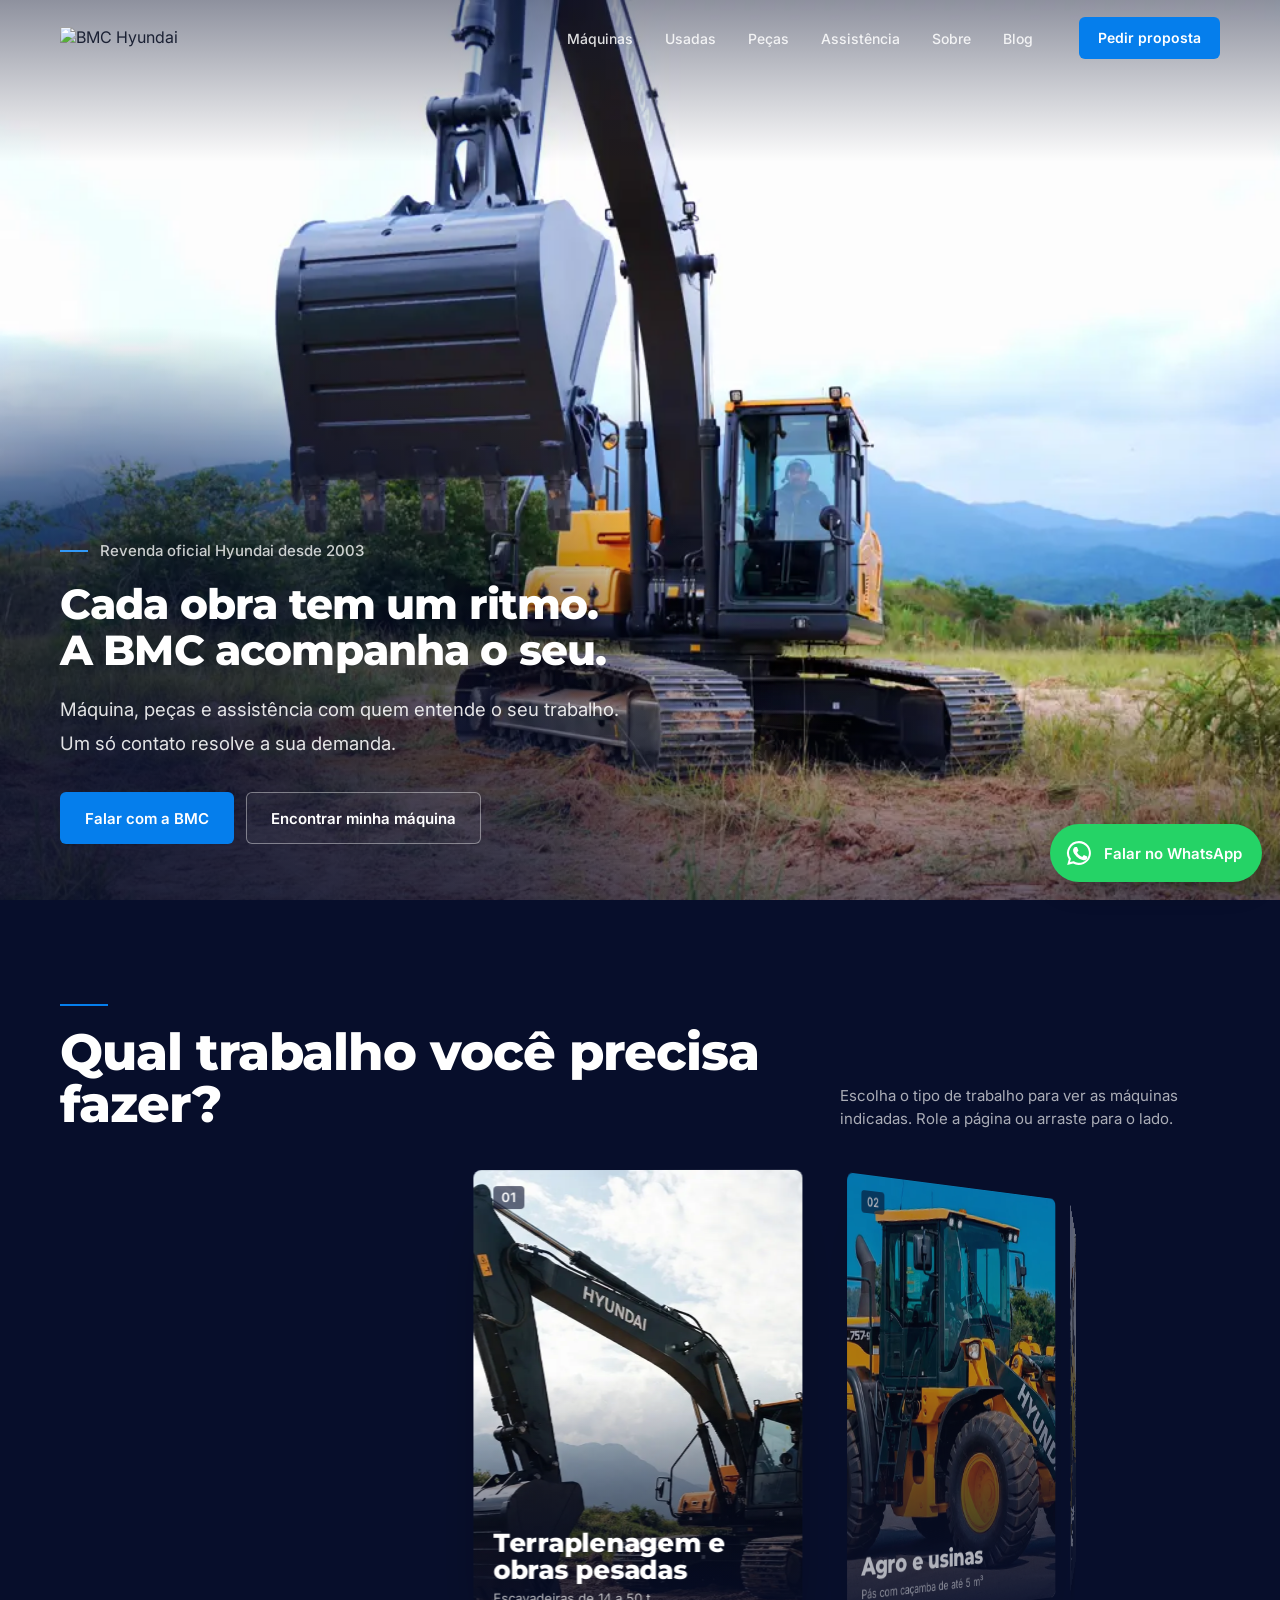
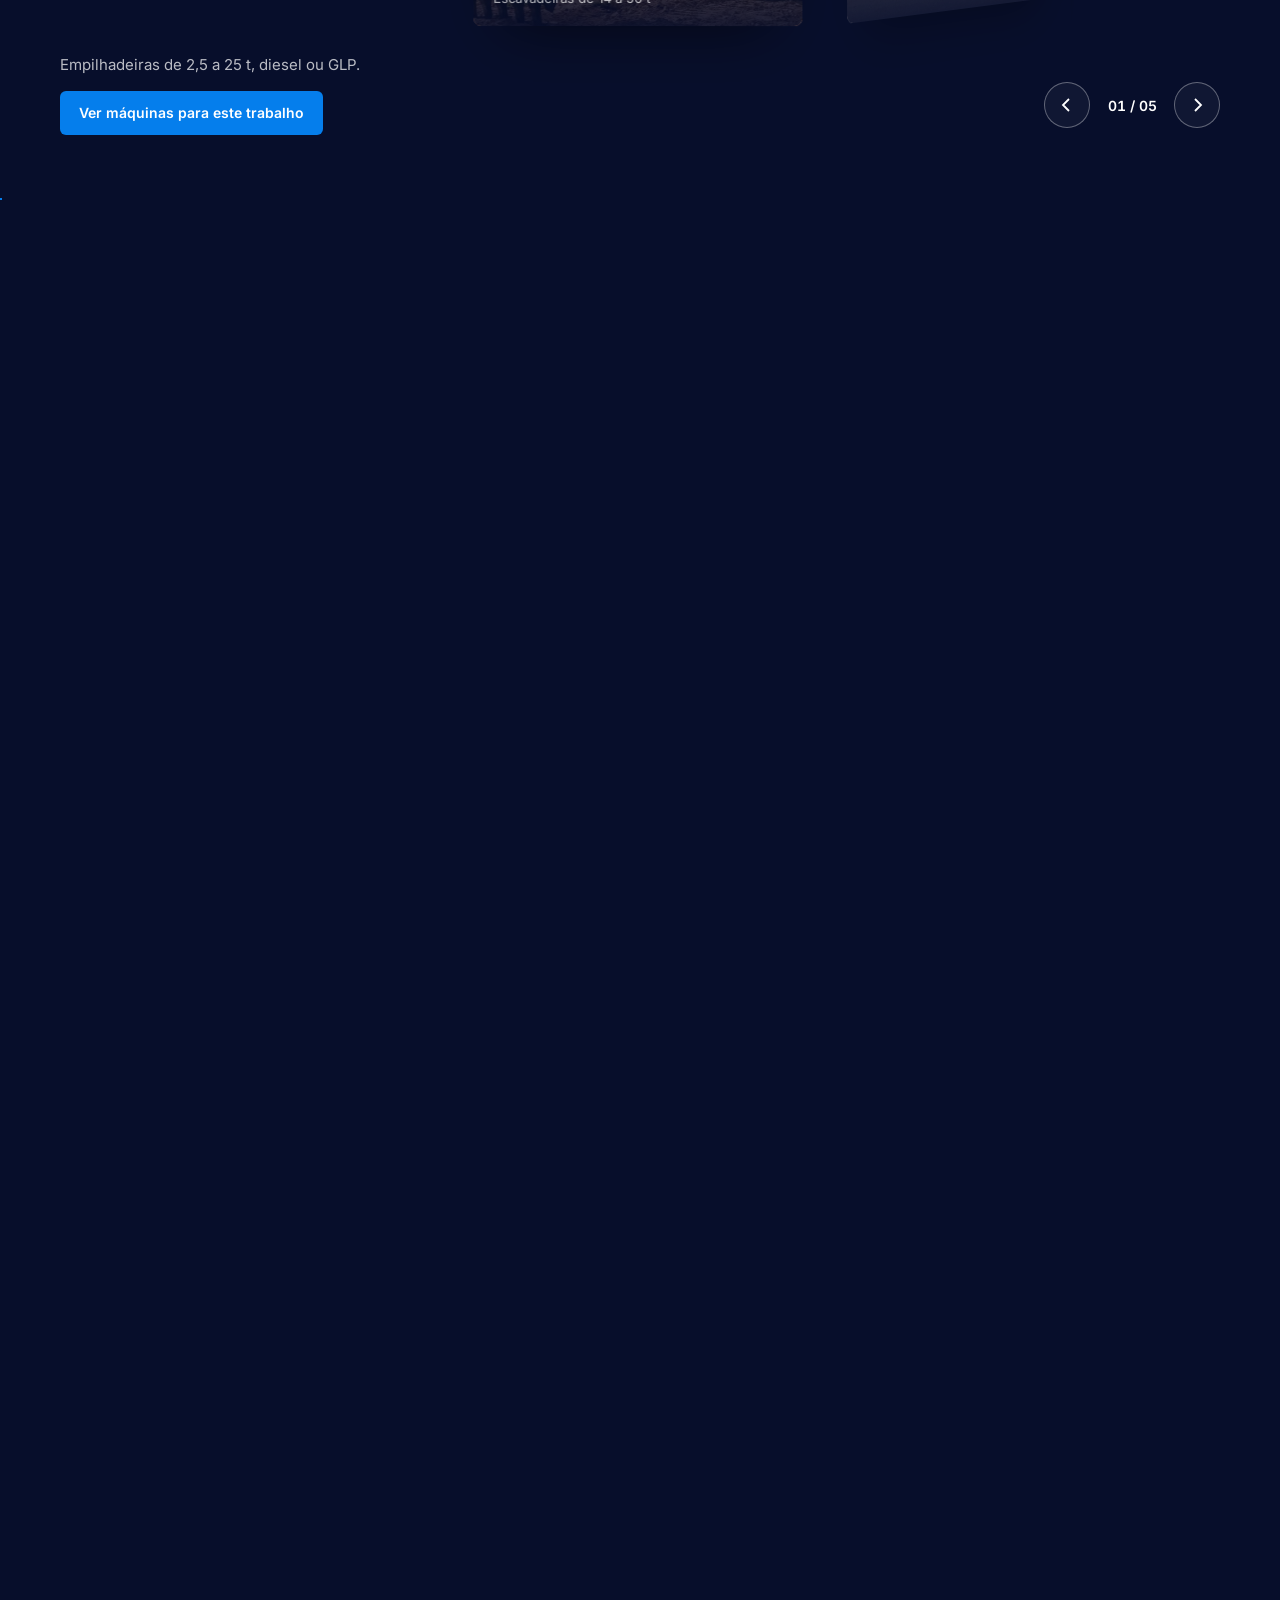
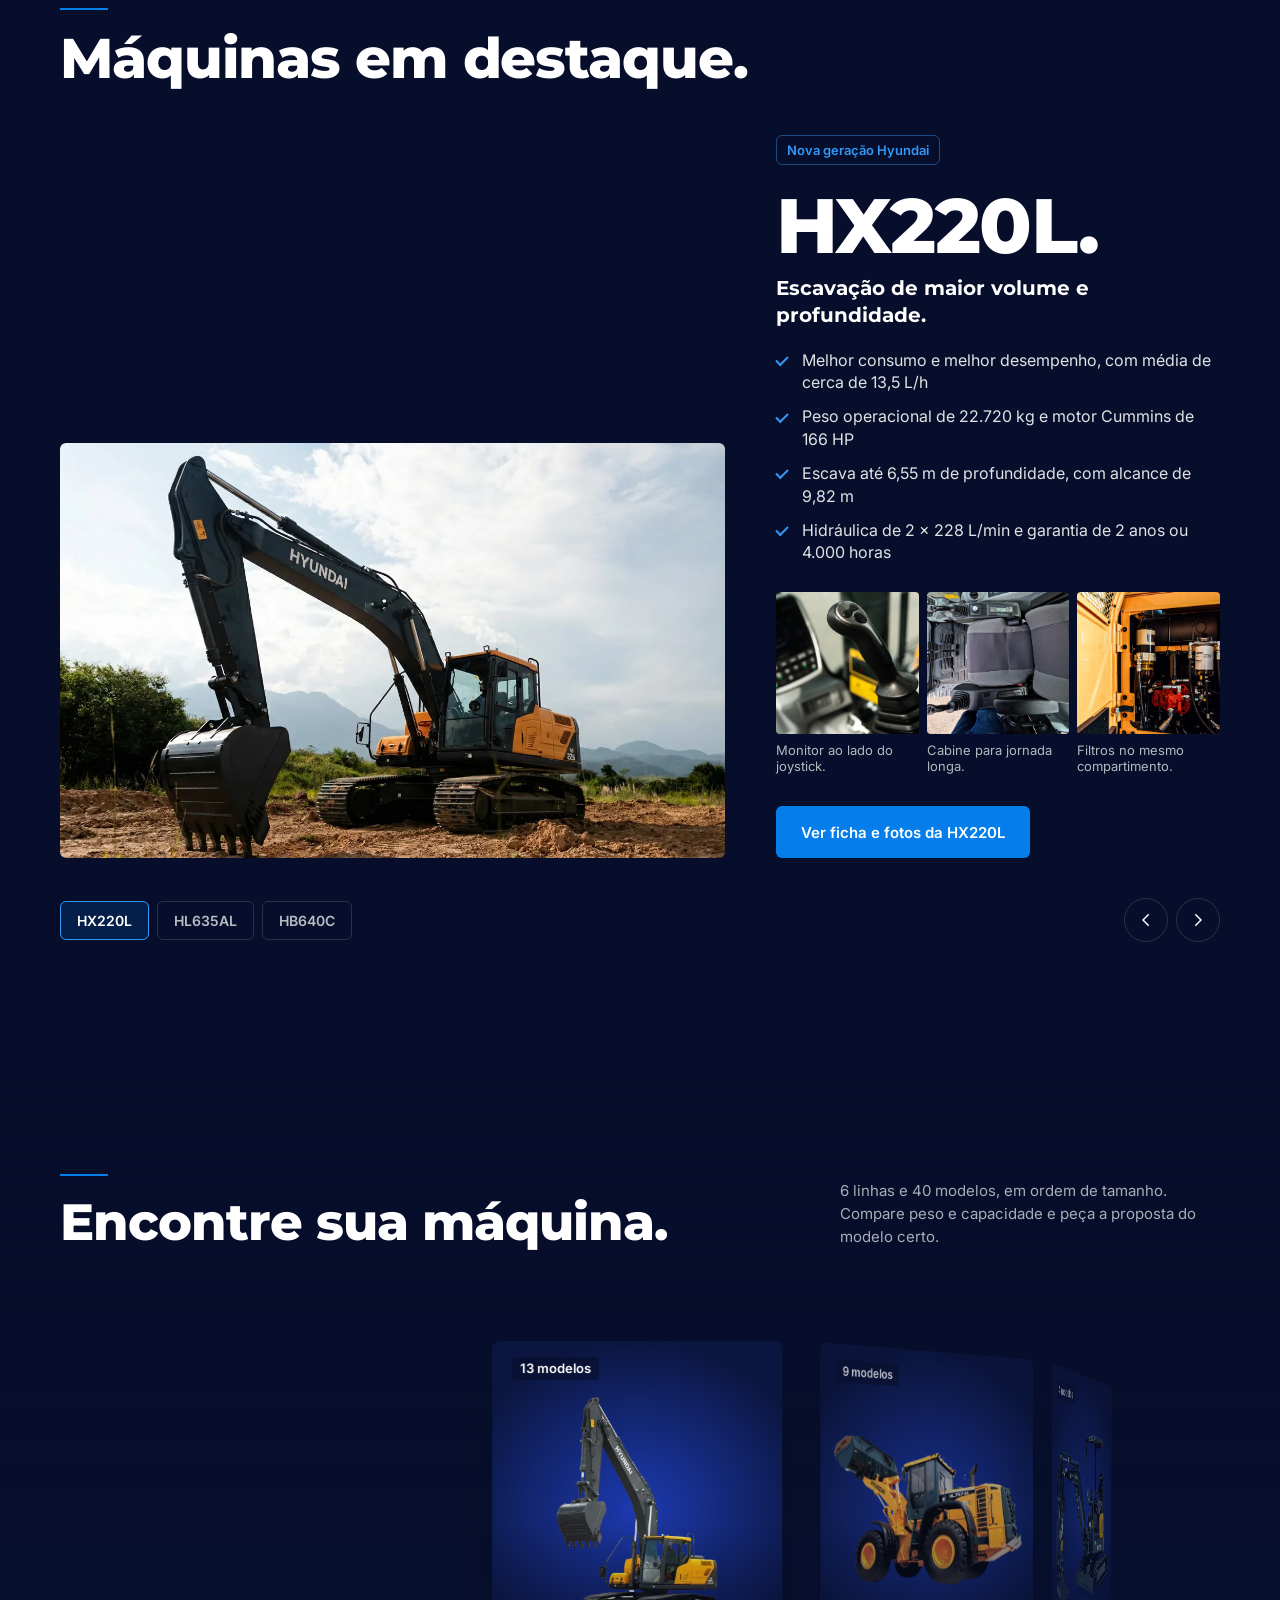
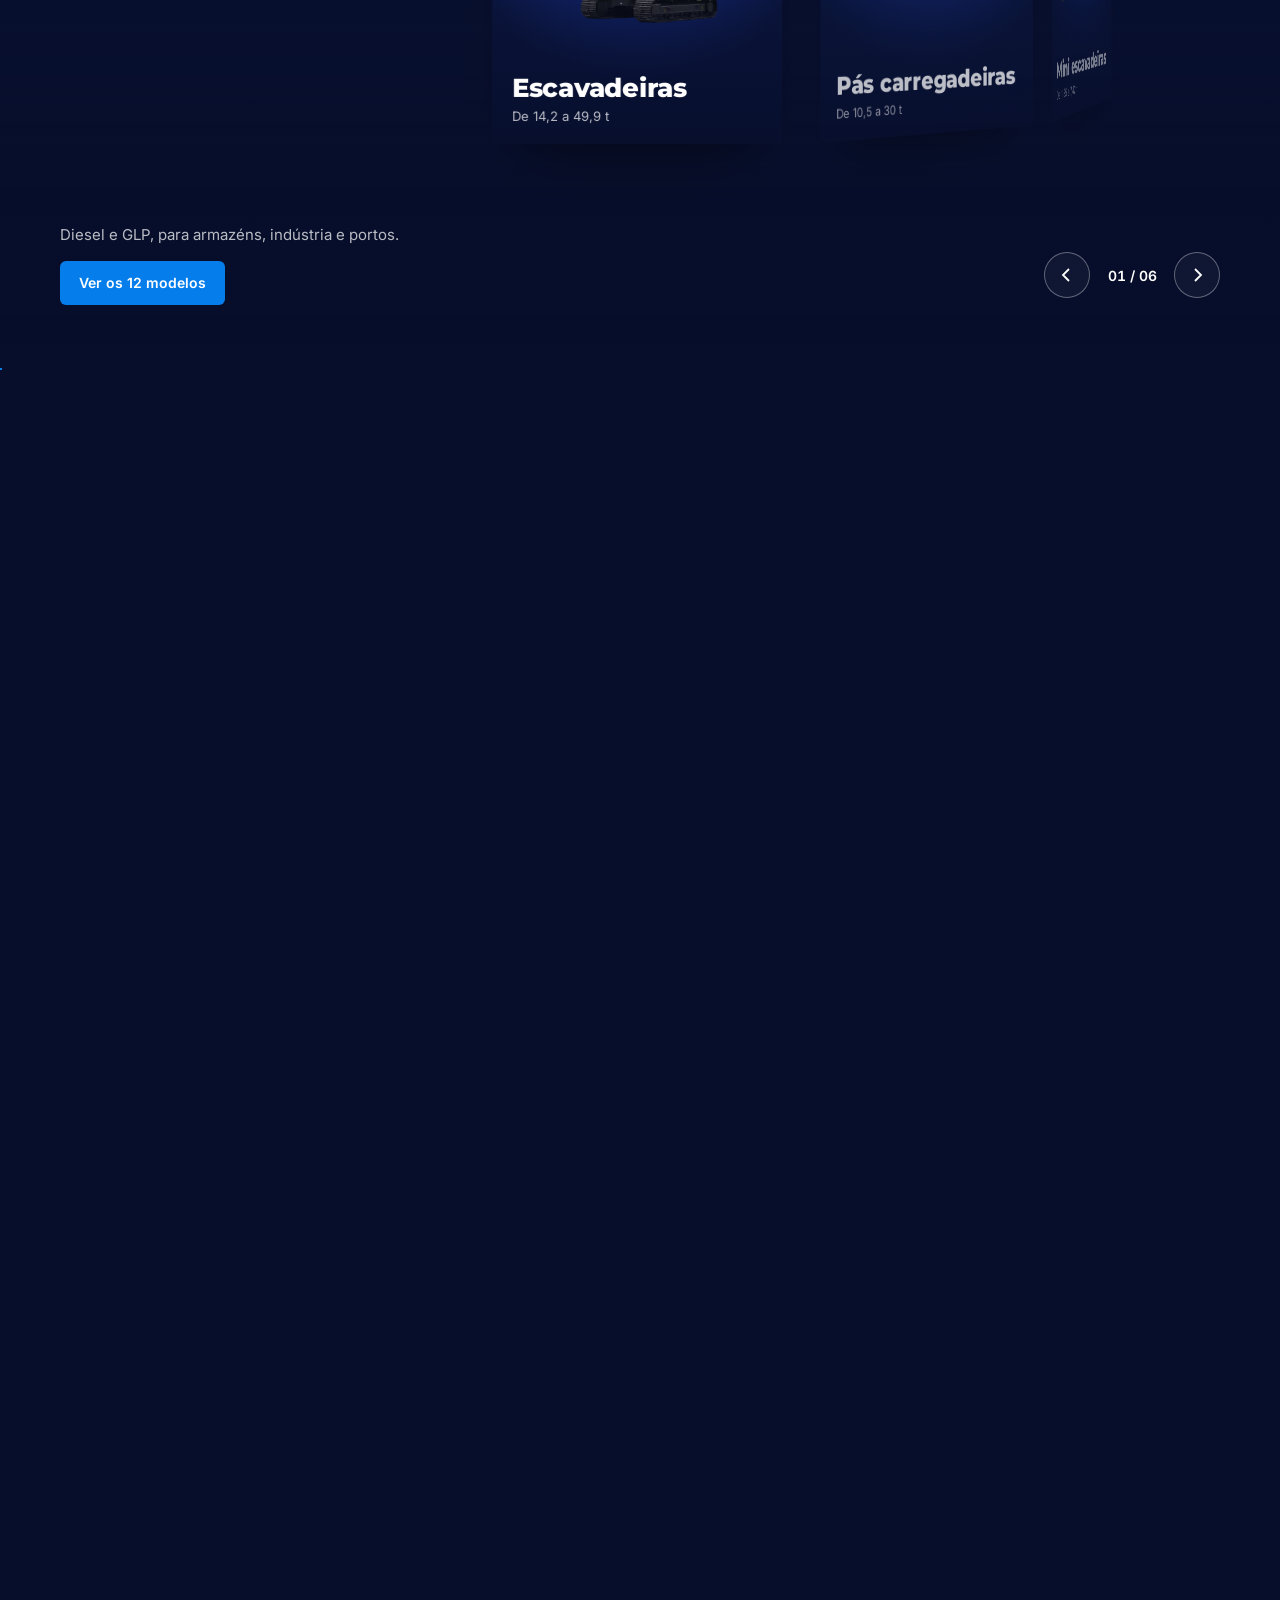
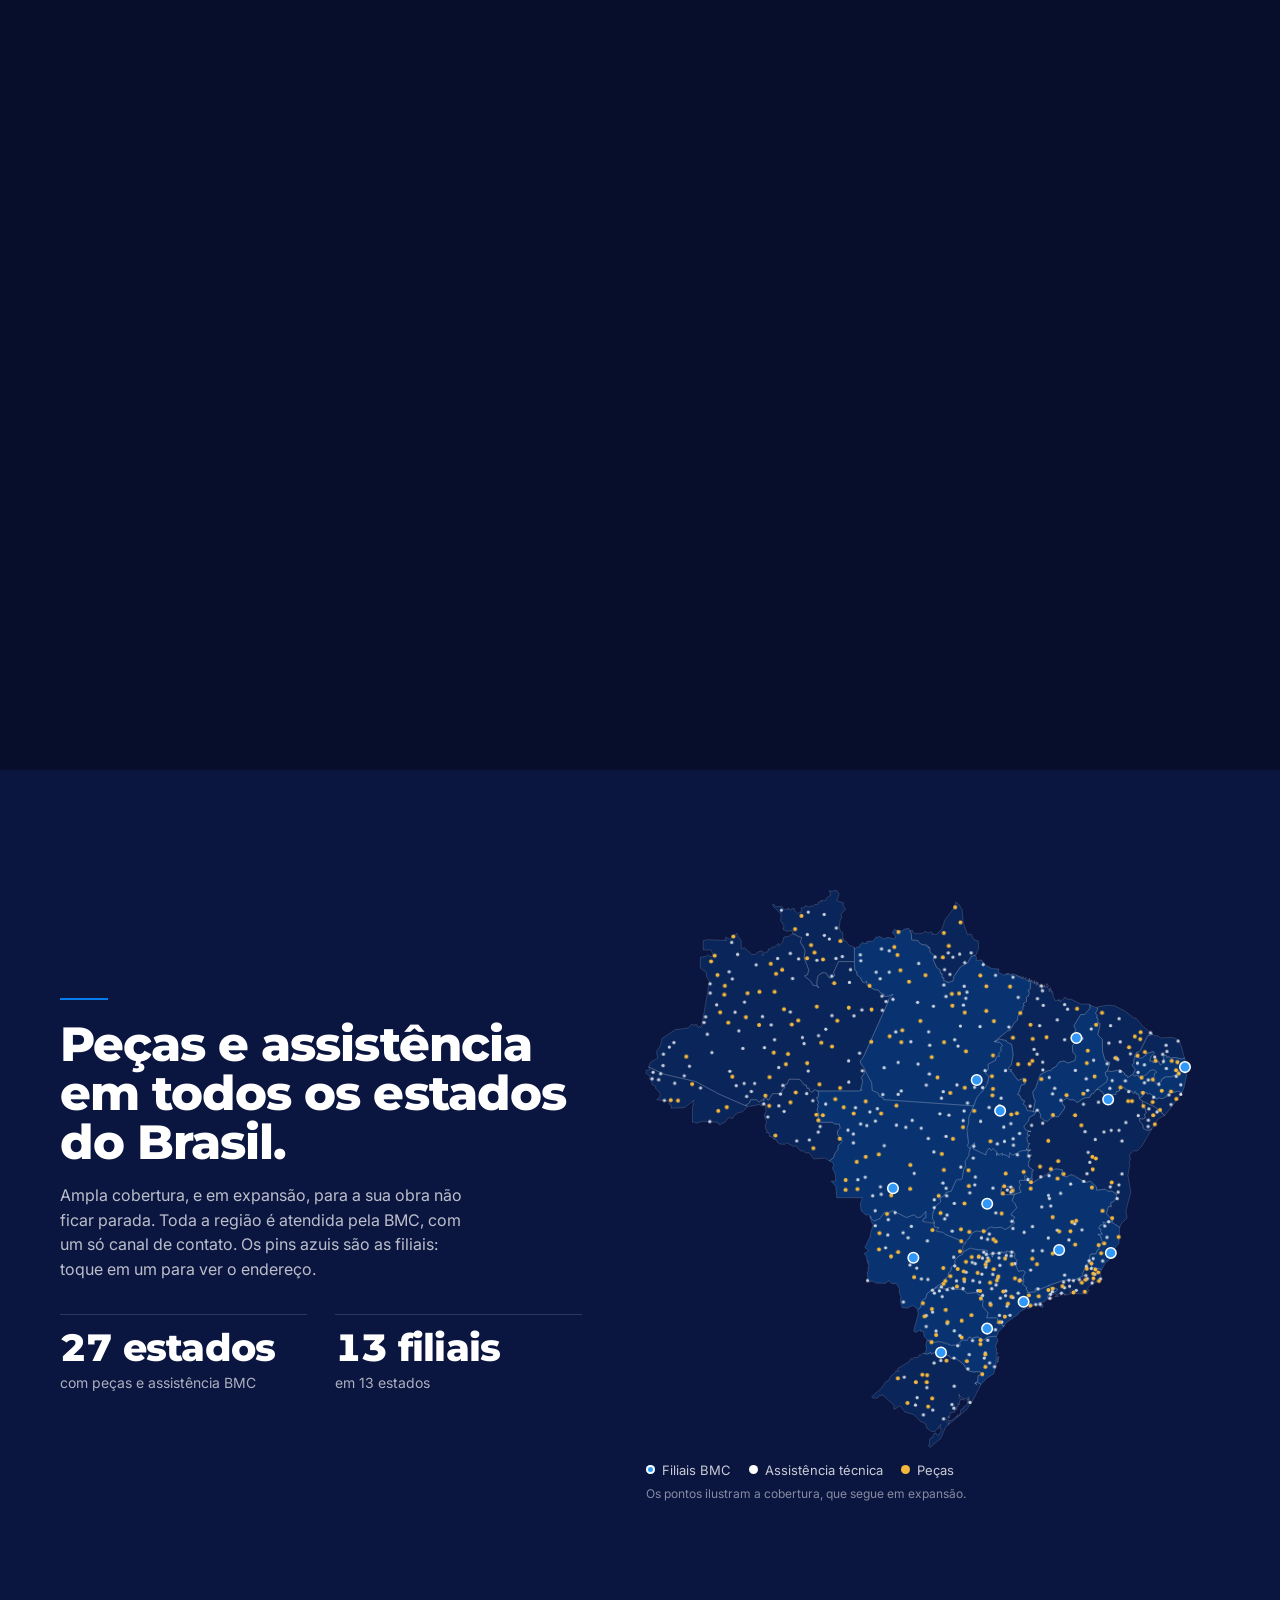
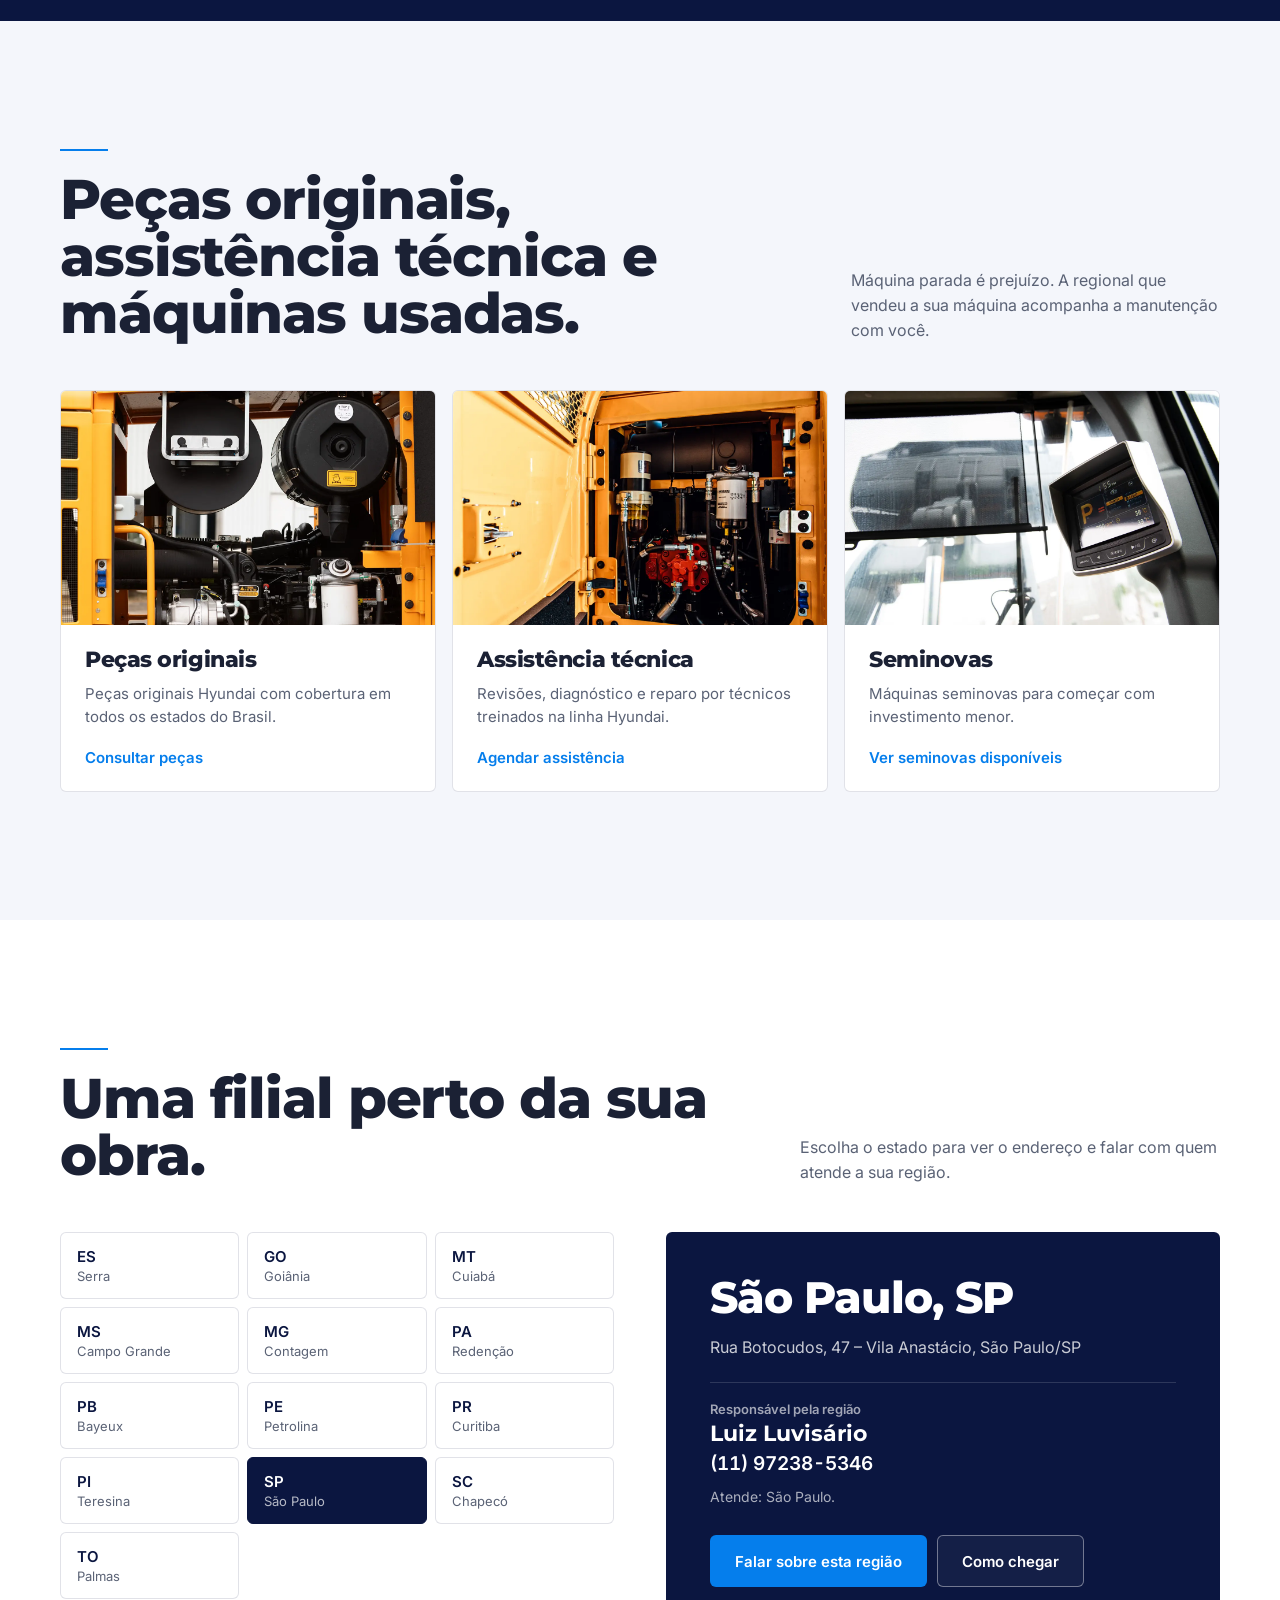
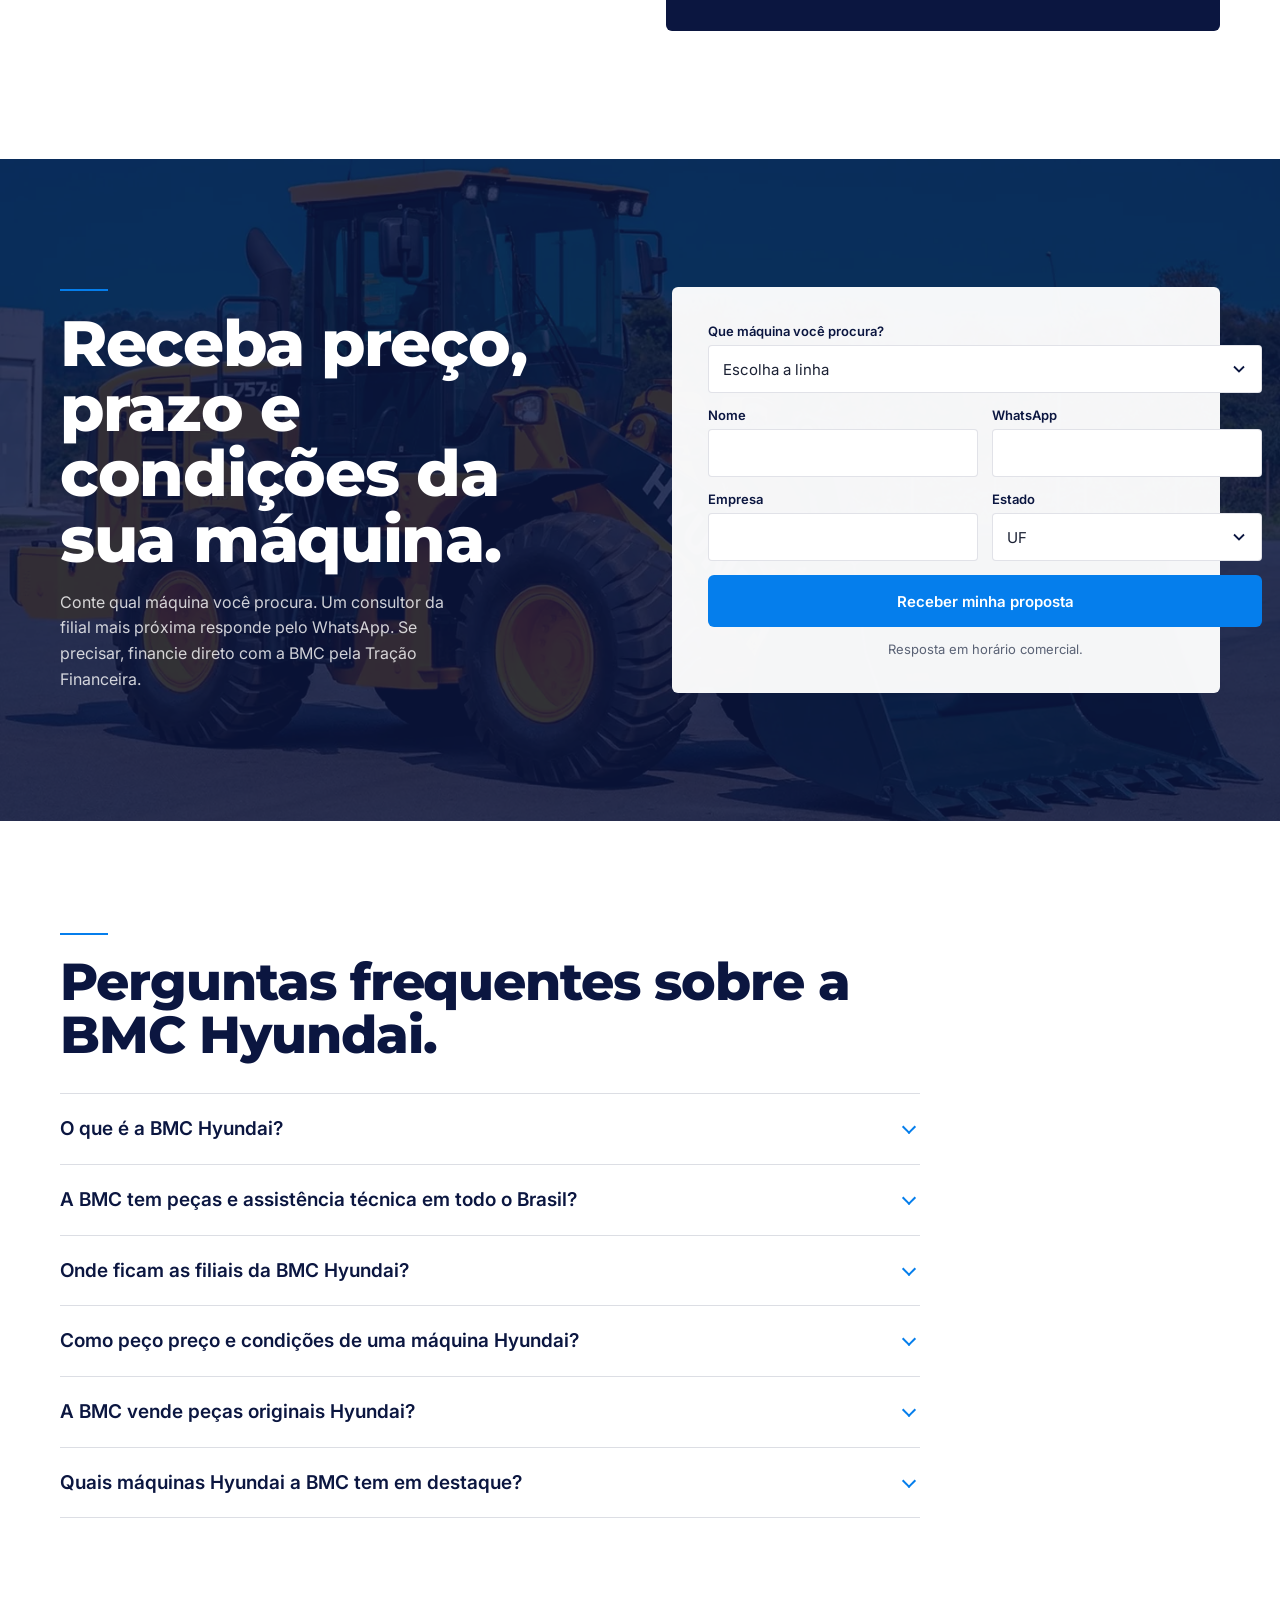
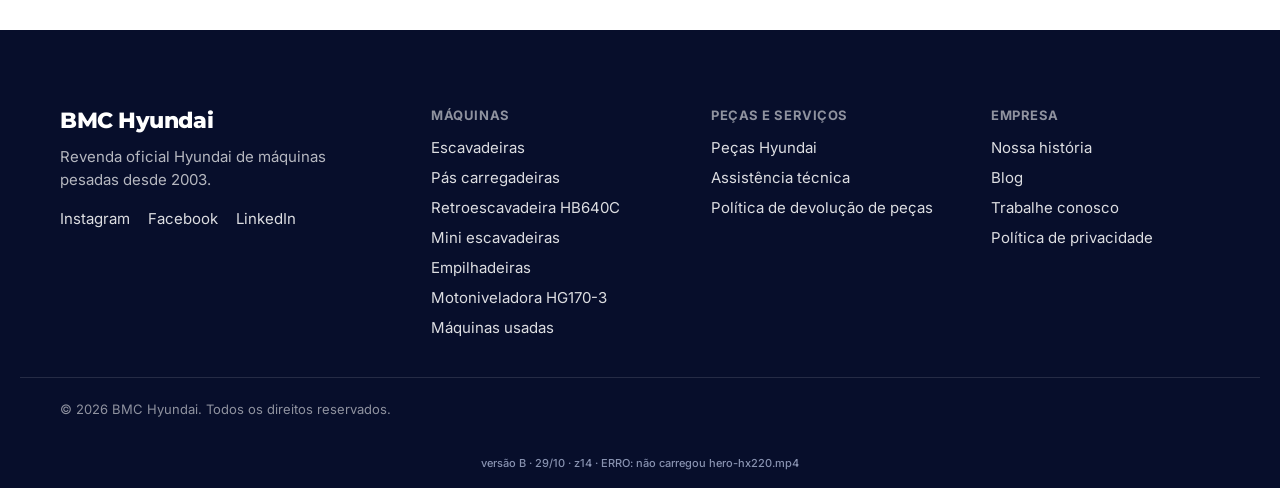
==== commit 4523a208: "Home B: SEO e GEO (FAQ, JSON-LD de Organization, filiais e FAQPage, rodapé com links, títulos únicos" ====
--- a/b/index.html
+++ b/b/index.html
@@ -157,6 +157,29 @@
 .bh .launch-tabs button::after{content:"";position:absolute;left:0;bottom:0;height:2px;width:0;background:var(--accent)}
 .bh .launch.run .launch-tabs button.on::after{animation:bhProg 7s linear forwards}
 @keyframes bhProg{to{width:100%}}
+.bh .faq{background:#fff;color:#0B1640;padding:clamp(64px,9vw,112px) 0}
+.bh .faq h2{font-size:clamp(30px,4.2vw,52px);max-width:22ch}
+.bh .faq-l{margin-top:32px;max-width:860px;border-bottom:1px solid rgba(11,22,64,.14)}
+.bh .faq details{border-top:1px solid rgba(11,22,64,.14)}
+.bh .faq summary{position:relative;list-style:none;cursor:pointer;padding:22px 44px 22px 0;font:600 clamp(17px,1.5vw,19px)/1.35 Inter,sans-serif}
+.bh .faq summary::-webkit-details-marker{display:none}
+.bh .faq summary::after{content:"";position:absolute;right:6px;top:50%;width:10px;height:10px;border-right:2px solid #057EEC;border-bottom:2px solid #057EEC;transform:translateY(-70%) rotate(45deg);transition:transform .2s}
+.bh .faq details[open] summary::after{transform:translateY(-30%) rotate(-135deg)}
+.bh .faq summary:focus-visible{outline:2px solid #057EEC;outline-offset:2px}
+.bh .faq details p{margin:0;padding:0 44px 24px 0;color:#4A5373;line-height:1.65;max-width:70ch}
+.bh .foot{background:#070E2B;color:#fff;padding:clamp(48px,6vw,80px) 0 28px}
+.bh .foot-g{display:grid;grid-template-columns:1.4fr 1fr 1fr 1fr;gap:clamp(24px,4vw,56px)}
+.bh .foot b{font:800 22px Montserrat,sans-serif;letter-spacing:-.02em}
+.bh .foot-brand p{color:rgba(255,255,255,.7);margin:12px 0 0;line-height:1.5;max-width:30ch;font-size:15px}
+.bh .foot-soc{display:flex;flex-wrap:wrap;gap:8px 18px;margin-top:18px}
+.bh .foot h3{font:700 13px Inter,sans-serif;letter-spacing:.04em;text-transform:uppercase;color:rgba(255,255,255,.55);margin:0 0 14px}
+.bh .foot ul{list-style:none;margin:0;padding:0;display:grid;gap:10px}
+.bh .foot a{color:rgba(255,255,255,.86);font-size:15px;text-decoration:none}
+.bh .foot a:hover{color:#fff;text-decoration:underline;text-underline-offset:3px}
+.bh .foot a:focus-visible{outline:2px solid #FFD34D;outline-offset:2px}
+.bh .foot-b{margin-top:40px;padding-top:20px;border-top:1px solid rgba(255,255,255,.12)}
+.bh .foot-b small{color:rgba(255,255,255,.55);font-size:13px}
+@media (max-width:900px){.bh .foot-g{grid-template-columns:1fr 1fr}.bh .foot-brand{grid-column:1/-1}}
 .bh .launch-arrows{display:flex;gap:8px}
 .bh .launch-arrows button{width:44px;height:44px;display:grid;place-items:center;color:#fff;background:transparent;border:1px solid var(--line-d);border-radius:50%;cursor:pointer;transition:border-color .2s,background .2s}
 .bh .launch-arrows button:hover{border-color:#fff;background:rgba(255,255,255,.08)}
@@ -671,7 +694,7 @@
 <section class="after">
   <div class="wrap">
     <div class="sec-h">
-      <div><div class="rule"></div><h2>Peças e assistência Hyundai em todo Brasil.</h2></div>
+      <div><div class="rule"></div><h2>Peças originais, assistência técnica e máquinas usadas.</h2></div>
       <p>Máquina parada é prejuízo. A regional que vendeu a sua máquina acompanha a manutenção com você.</p>
     </div>
     <div class="after-g">
@@ -723,6 +746,9 @@
   </div>
 </section>
 
+<section class="faq" id="duvidas" aria-labelledby="bhFaqT"><div class="wrap"><div class="rule"></div><h2 id="bhFaqT">Perguntas frequentes sobre a BMC Hyundai.</h2><div class="faq-l"><details><summary>O que é a BMC Hyundai?</summary><p>A BMC é revenda oficial Hyundai de máquinas pesadas desde 2003. Vende escavadeiras, pás carregadeiras, retroescavadeiras, mini escavadeiras, empilhadeiras e motoniveladora, com peças originais e assistência técnica.</p></details><details><summary>A BMC tem peças e assistência técnica em todo o Brasil?</summary><p>Sim. A BMC tem cobertura de peças e assistência técnica em todos os estados do Brasil e segue ampliando essa cobertura. Em cada região, um responsável é o contato único para resolver a sua demanda.</p></details><details><summary>Onde ficam as filiais da BMC Hyundai?</summary><p>São 13 filiais, em Serra (ES), Goiânia (GO), Cuiabá (MT), Campo Grande (MS), Contagem (MG), Redenção (PA), Bayeux (PB), Petrolina (PE), Curitiba (PR), Teresina (PI), São Paulo (SP), Chapecó (SC) e Palmas (TO).</p></details><details><summary>Como peço preço e condições de uma máquina Hyundai?</summary><p>Preencha o formulário de cotação desta página ou toque em Falar com a BMC. Um consultor da sua região responde pelo WhatsApp, e a BMC também oferece financiamento pela Tração Financeira.</p></details><details><summary>A BMC vende peças originais Hyundai?</summary><p>Sim. A BMC oferece peças originais Hyundai com cobertura em todos os estados do Brasil. O catálogo e o atendimento ficam na página de peças do site.</p></details><details><summary>Quais máquinas Hyundai a BMC tem em destaque?</summary><p>A HX220L, escavadeira de 22 t da nova geração Hyundai, a HL635AL, pá carregadeira, e a HB640C, retroescavadeira de 100 HP. A lista completa de modelos está na seção Encontre sua máquina.</p></details></div></div></section>
+<script type="application/ld+json">{"@context":"https://schema.org","@graph":[{"@type":"Organization","@id":"https://bmchyundai.com.br/#organization","name":"BMC Hyundai","alternateName":"BMC","url":"https://bmchyundai.com.br/","logo":"https://bmchyundai.com.br/wp-content/uploads/2024/08/favicon-bmc-300x300.webp","description":"Revenda oficial Hyundai de máquinas pesadas desde 2003, com peças e assistência técnica em todos os estados do Brasil.","brand":{"@type":"Brand","name":"Hyundai"},"areaServed":{"@type":"Country","name":"Brasil"},"sameAs":["https://www.instagram.com/bmchyundai/","https://www.facebook.com/bmchyundai/","https://br.linkedin.com/company/bmchyundai"]},{"@type":"LocalBusiness","@id":"https://bmchyundai.com.br/#filial-es","name":"BMC Hyundai Serra","parentOrganization":{"@id":"https://bmchyundai.com.br/#organization"},"url":"https://bmchyundai.com.br/#filiais","address":{"@type":"PostalAddress","streetAddress":"Avenida Carapebus, 115 – São Geraldo","addressLocality":"Serra","addressRegion":"ES","addressCountry":"BR"}},{"@type":"LocalBusiness","@id":"https://bmchyundai.com.br/#filial-go","name":"BMC Hyundai Goiânia","parentOrganization":{"@id":"https://bmchyundai.com.br/#organization"},"url":"https://bmchyundai.com.br/#filiais","address":{"@type":"PostalAddress","streetAddress":"Avenida São Francisco, 1447 – Santa Genoveva","addressLocality":"Goiânia","addressRegion":"GO","addressCountry":"BR"}},{"@type":"LocalBusiness","@id":"https://bmchyundai.com.br/#filial-mt","name":"BMC Hyundai Cuiabá","parentOrganization":{"@id":"https://bmchyundai.com.br/#organization"},"url":"https://bmchyundai.com.br/#filiais","address":{"@type":"PostalAddress","streetAddress":"Avenida Ayrton Senna da Silva, 200 – Distrito Industrial","addressLocality":"Cuiabá","addressRegion":"MT","addressCountry":"BR"}},{"@type":"LocalBusiness","@id":"https://bmchyundai.com.br/#filial-ms","name":"BMC Hyundai Campo Grande","parentOrganization":{"@id":"https://bmchyundai.com.br/#organization"},"url":"https://bmchyundai.com.br/#filiais","address":{"@type":"PostalAddress","streetAddress":"Avenida Gury Marques, 5532 – Jardim Monumento","addressLocality":"Campo Grande","addressRegion":"MS","addressCountry":"BR"}},{"@type":"LocalBusiness","@id":"https://bmchyundai.com.br/#filial-mg","name":"BMC Hyundai Contagem","parentOrganization":{"@id":"https://bmchyundai.com.br/#organization"},"url":"https://bmchyundai.com.br/#filiais","address":{"@type":"PostalAddress","streetAddress":"Rodovia BR-381, 1000 – Inconfidentes","addressLocality":"Contagem","addressRegion":"MG","addressCountry":"BR"}},{"@type":"LocalBusiness","@id":"https://bmchyundai.com.br/#filial-pa","name":"BMC Hyundai Redenção","parentOrganization":{"@id":"https://bmchyundai.com.br/#organization"},"url":"https://bmchyundai.com.br/#filiais","address":{"@type":"PostalAddress","streetAddress":"Avenida Brasil, S/N, Quadra 114, Lotes 13 e 14 – Alto Paraná","addressLocality":"Redenção","addressRegion":"PA","addressCountry":"BR"}},{"@type":"LocalBusiness","@id":"https://bmchyundai.com.br/#filial-pb","name":"BMC Hyundai Bayeux","parentOrganization":{"@id":"https://bmchyundai.com.br/#organization"},"url":"https://bmchyundai.com.br/#filiais","address":{"@type":"PostalAddress","streetAddress":"Av. Francisco Marques da Fonseca, 340, Sala M – Rio do Meio","addressLocality":"Bayeux","addressRegion":"PB","addressCountry":"BR"}},{"@type":"LocalBusiness","@id":"https://bmchyundai.com.br/#filial-pe","name":"BMC Hyundai Petrolina","parentOrganization":{"@id":"https://bmchyundai.com.br/#organization"},"url":"https://bmchyundai.com.br/#filiais","address":{"@type":"PostalAddress","streetAddress":"Rua Arcoverde, 128 – Atrás da Banca","addressLocality":"Petrolina","addressRegion":"PE","addressCountry":"BR"}},{"@type":"LocalBusiness","@id":"https://bmchyundai.com.br/#filial-pr","name":"BMC Hyundai Curitiba","parentOrganization":{"@id":"https://bmchyundai.com.br/#organization"},"url":"https://bmchyundai.com.br/#filiais","address":{"@type":"PostalAddress","streetAddress":"Rua Mandaguaçu, 28 – Sítio Cercado","addressLocality":"Curitiba","addressRegion":"PR","addressCountry":"BR"}},{"@type":"LocalBusiness","@id":"https://bmchyundai.com.br/#filial-pi","name":"BMC Hyundai Teresina","parentOrganization":{"@id":"https://bmchyundai.com.br/#organization"},"url":"https://bmchyundai.com.br/#filiais","address":{"@type":"PostalAddress","streetAddress":"Av. Prefeito Wall Ferraz, 11133, Sala 03 – Santo Antônio","addressLocality":"Teresina","addressRegion":"PI","addressCountry":"BR"}},{"@type":"LocalBusiness","@id":"https://bmchyundai.com.br/#filial-sp","name":"BMC Hyundai São Paulo","parentOrganization":{"@id":"https://bmchyundai.com.br/#organization"},"url":"https://bmchyundai.com.br/#filiais","address":{"@type":"PostalAddress","streetAddress":"Rua Botocudos, 47 – Vila Anastácio","addressLocality":"São Paulo","addressRegion":"SP","addressCountry":"BR"}},{"@type":"LocalBusiness","@id":"https://bmchyundai.com.br/#filial-sc","name":"BMC Hyundai Chapecó","parentOrganization":{"@id":"https://bmchyundai.com.br/#organization"},"url":"https://bmchyundai.com.br/#filiais","address":{"@type":"PostalAddress","streetAddress":"Av. Pedro Giordano Cella, 224-D","addressLocality":"Chapecó","addressRegion":"SC","addressCountry":"BR"}},{"@type":"LocalBusiness","@id":"https://bmchyundai.com.br/#filial-to","name":"BMC Hyundai Palmas","parentOrganization":{"@id":"https://bmchyundai.com.br/#organization"},"url":"https://bmchyundai.com.br/#filiais","address":{"@type":"PostalAddress","streetAddress":"Quadra ASR-SE 95 (912 Sul), Alameda 7, Lote 05A – Plano Diretor Sul","addressLocality":"Palmas","addressRegion":"TO","addressCountry":"BR"}},{"@type":"FAQPage","@id":"https://bmchyundai.com.br/#faq","mainEntity":[{"@type":"Question","name":"O que é a BMC Hyundai?","acceptedAnswer":{"@type":"Answer","text":"A BMC é revenda oficial Hyundai de máquinas pesadas desde 2003. Vende escavadeiras, pás carregadeiras, retroescavadeiras, mini escavadeiras, empilhadeiras e motoniveladora, com peças originais e assistência técnica."}},{"@type":"Question","name":"A BMC tem peças e assistência técnica em todo o Brasil?","acceptedAnswer":{"@type":"Answer","text":"Sim. A BMC tem cobertura de peças e assistência técnica em todos os estados do Brasil e segue ampliando essa cobertura. Em cada região, um responsável é o contato único para resolver a sua demanda."}},{"@type":"Question","name":"Onde ficam as filiais da BMC Hyundai?","acceptedAnswer":{"@type":"Answer","text":"São 13 filiais, em Serra (ES), Goiânia (GO), Cuiabá (MT), Campo Grande (MS), Contagem (MG), Redenção (PA), Bayeux (PB), Petrolina (PE), Curitiba (PR), Teresina (PI), São Paulo (SP), Chapecó (SC) e Palmas (TO)."}},{"@type":"Question","name":"Como peço preço e condições de uma máquina Hyundai?","acceptedAnswer":{"@type":"Answer","text":"Preencha o formulário de cotação desta página ou toque em Falar com a BMC. Um consultor da sua região responde pelo WhatsApp, e a BMC também oferece financiamento pela Tração Financeira."}},{"@type":"Question","name":"A BMC vende peças originais Hyundai?","acceptedAnswer":{"@type":"Answer","text":"Sim. A BMC oferece peças originais Hyundai com cobertura em todos os estados do Brasil. O catálogo e o atendimento ficam na página de peças do site."}},{"@type":"Question","name":"Quais máquinas Hyundai a BMC tem em destaque?","acceptedAnswer":{"@type":"Answer","text":"A HX220L, escavadeira de 22 t da nova geração Hyundai, a HL635AL, pá carregadeira, e a HB640C, retroescavadeira de 100 HP. A lista completa de modelos está na seção Encontre sua máquina."}}]}]}</script>
+<footer class="foot"><div class="wrap foot-g"><div class="foot-brand"><b>BMC Hyundai</b><p>Revenda oficial Hyundai de máquinas pesadas desde 2003.</p><div class="foot-soc"><a href="https://www.instagram.com/bmchyundai/" target="_blank" rel="noopener">Instagram</a><a href="https://www.facebook.com/bmchyundai/" target="_blank" rel="noopener">Facebook</a><a href="https://br.linkedin.com/company/bmchyundai" target="_blank" rel="noopener">LinkedIn</a></div></div><nav aria-label="Máquinas"><h3>Máquinas</h3><ul><li><a href="https://bmchyundai.com.br/escavadeiras/">Escavadeiras</a></li><li><a href="https://bmchyundai.com.br/pas-carregadeiras/">Pás carregadeiras</a></li><li><a href="https://bmchyundai.com.br/maquina/retroescavadeira-hb640c-2/">Retroescavadeira HB640C</a></li><li><a href="https://bmchyundai.com.br/mini-escavadeiras/">Mini escavadeiras</a></li><li><a href="https://bmchyundai.com.br/empilhadeiras/">Empilhadeiras</a></li><li><a href="https://bmchyundai.com.br/maquina/motoniveladora-hg170-3/">Motoniveladora HG170-3</a></li><li><a href="https://www.pesadosonline.com.br/">Máquinas usadas</a></li></ul></nav><nav aria-label="Peças e serviços"><h3>Peças e serviços</h3><ul><li><a href="https://bmchyundai.com.br/pecas-hyundai/">Peças Hyundai</a></li><li><a href="https://sabservicos.com.br">Assistência técnica</a></li><li><a href="https://bmchyundai.com.br/politica-de-devolucao-de-pecas-bmc/">Política de devolução de peças</a></li></ul></nav><nav aria-label="Empresa"><h3>Empresa</h3><ul><li><a href="https://bmchyundai.com.br/nossa-historia/">Nossa história</a></li><li><a href="https://bmchyundai.com.br/blog/">Blog</a></li><li><a href="https://bmchyundai.gupy.io/">Trabalhe conosco</a></li><li><a href="https://bmchyundai.com.br/politica-de-privacidade/">Política de privacidade</a></li></ul></nav></div><div class="wrap foot-b"><small>© 2026 BMC Hyundai. Todos os direitos reservados.</small></div></footer>
 <button class="waf" id="bhWaFab" type="button" aria-label="Falar com a BMC no WhatsApp"><svg width="30" height="30" viewBox="0 0 32 32" aria-hidden="true"><path fill="#fff" d="M16 3.2A12.8 12.8 0 0 0 5.1 22.7L3.4 28.8l6.3-1.6A12.8 12.8 0 1 0 16 3.2Zm0 2.3a10.5 10.5 0 1 1-5.5 19.4l-.4-.2-3.7 1 1-3.6-.3-.4A10.5 10.5 0 0 1 16 5.5Z"/><path fill="#fff" d="M12 9.6c-.3 0-.7 0-1 .5-.4.4-1.3 1.3-1.3 3.1s1.3 3.6 1.5 3.9c.2.2 2.6 4.1 6.4 5.6 3.1 1.2 3.8 1 4.5.9.7-.1 2.2-.9 2.5-1.8.3-.9.3-1.6.2-1.8-.1-.2-.3-.3-.7-.5l-2.4-1.2c-.3-.1-.6-.2-.8.2l-1.1 1.4c-.2.2-.4.3-.8.1-.4-.2-1.5-.6-2.9-1.8-1.1-1-1.8-2.1-2-2.5-.2-.4 0-.6.2-.8l.6-.7c.2-.2.2-.4.4-.6.1-.2 0-.5 0-.6l-1.1-2.7c-.3-.7-.6-.6-.8-.6H12Z"/></svg><span>Falar no WhatsApp</span></button>
 <div class="wam" id="bhWa" role="dialog" aria-modal="true" aria-labelledby="bhWaT" hidden>
   <div class="wam-box">
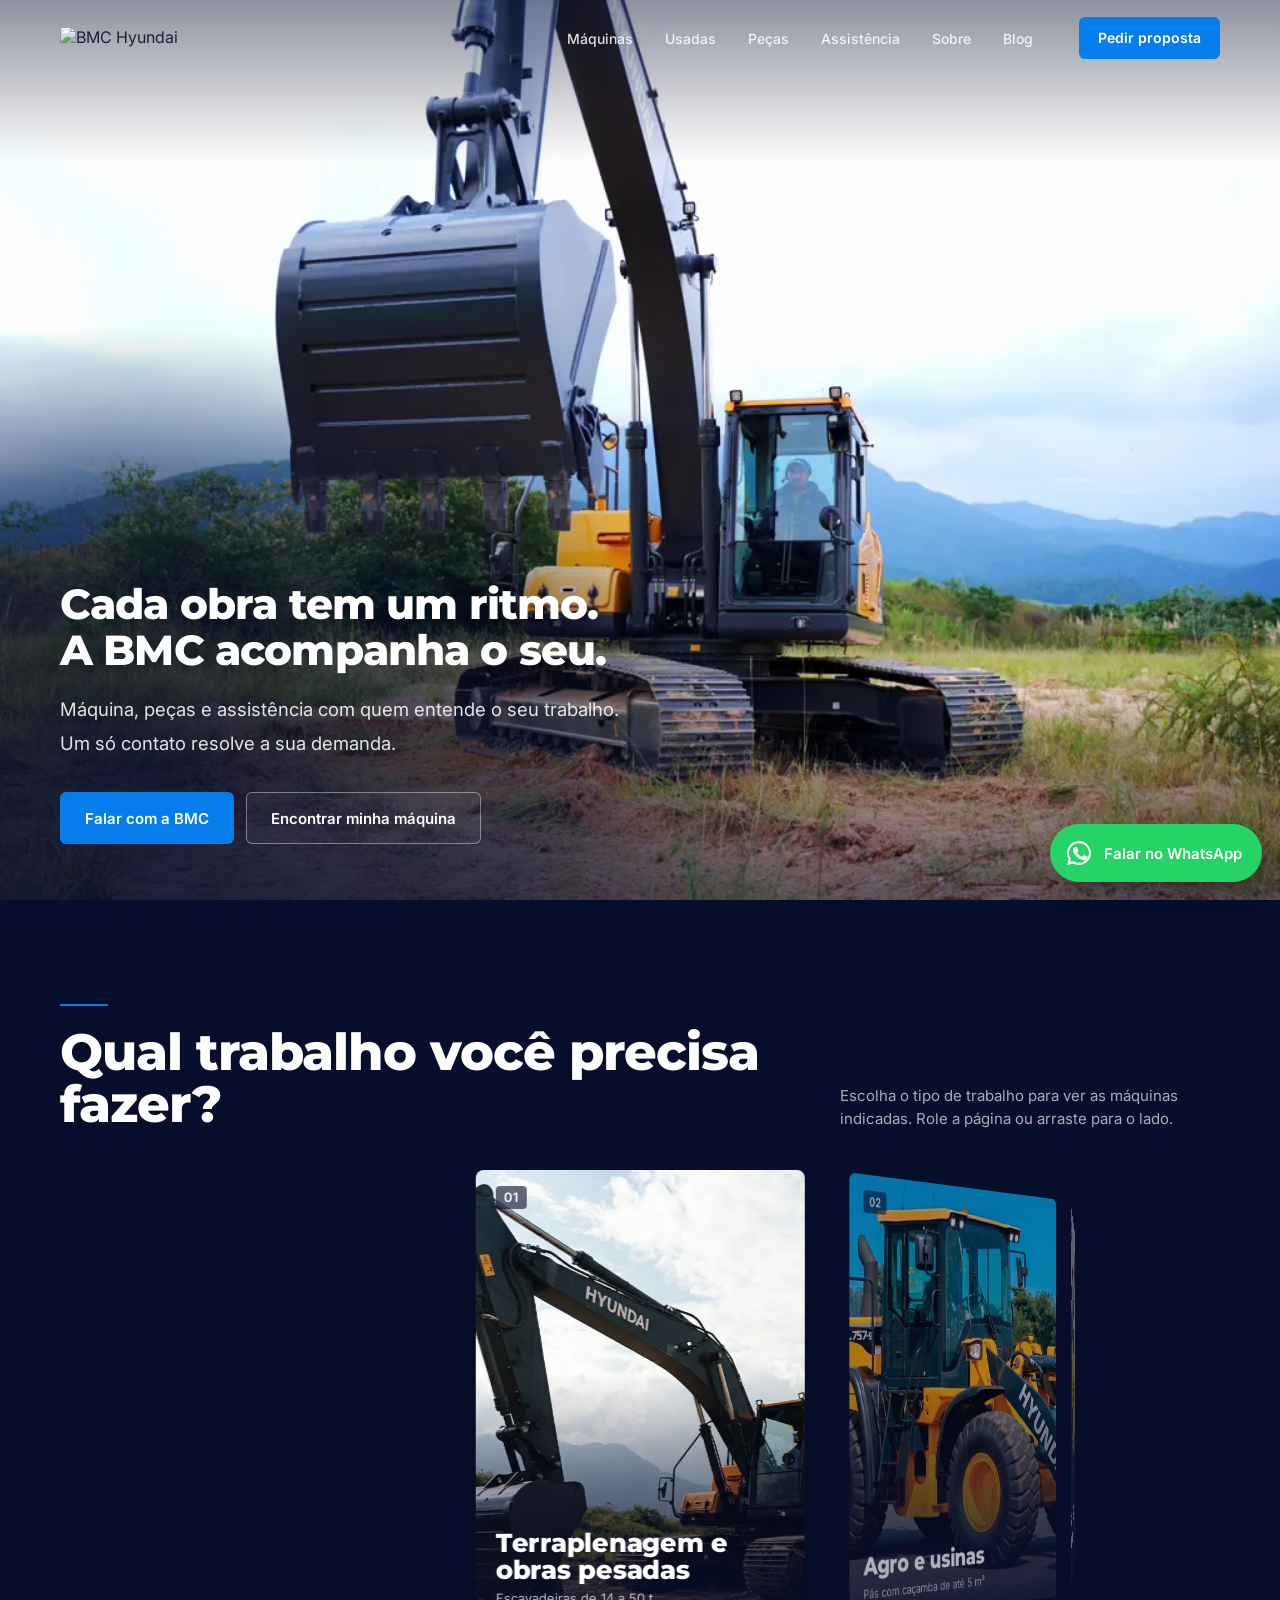
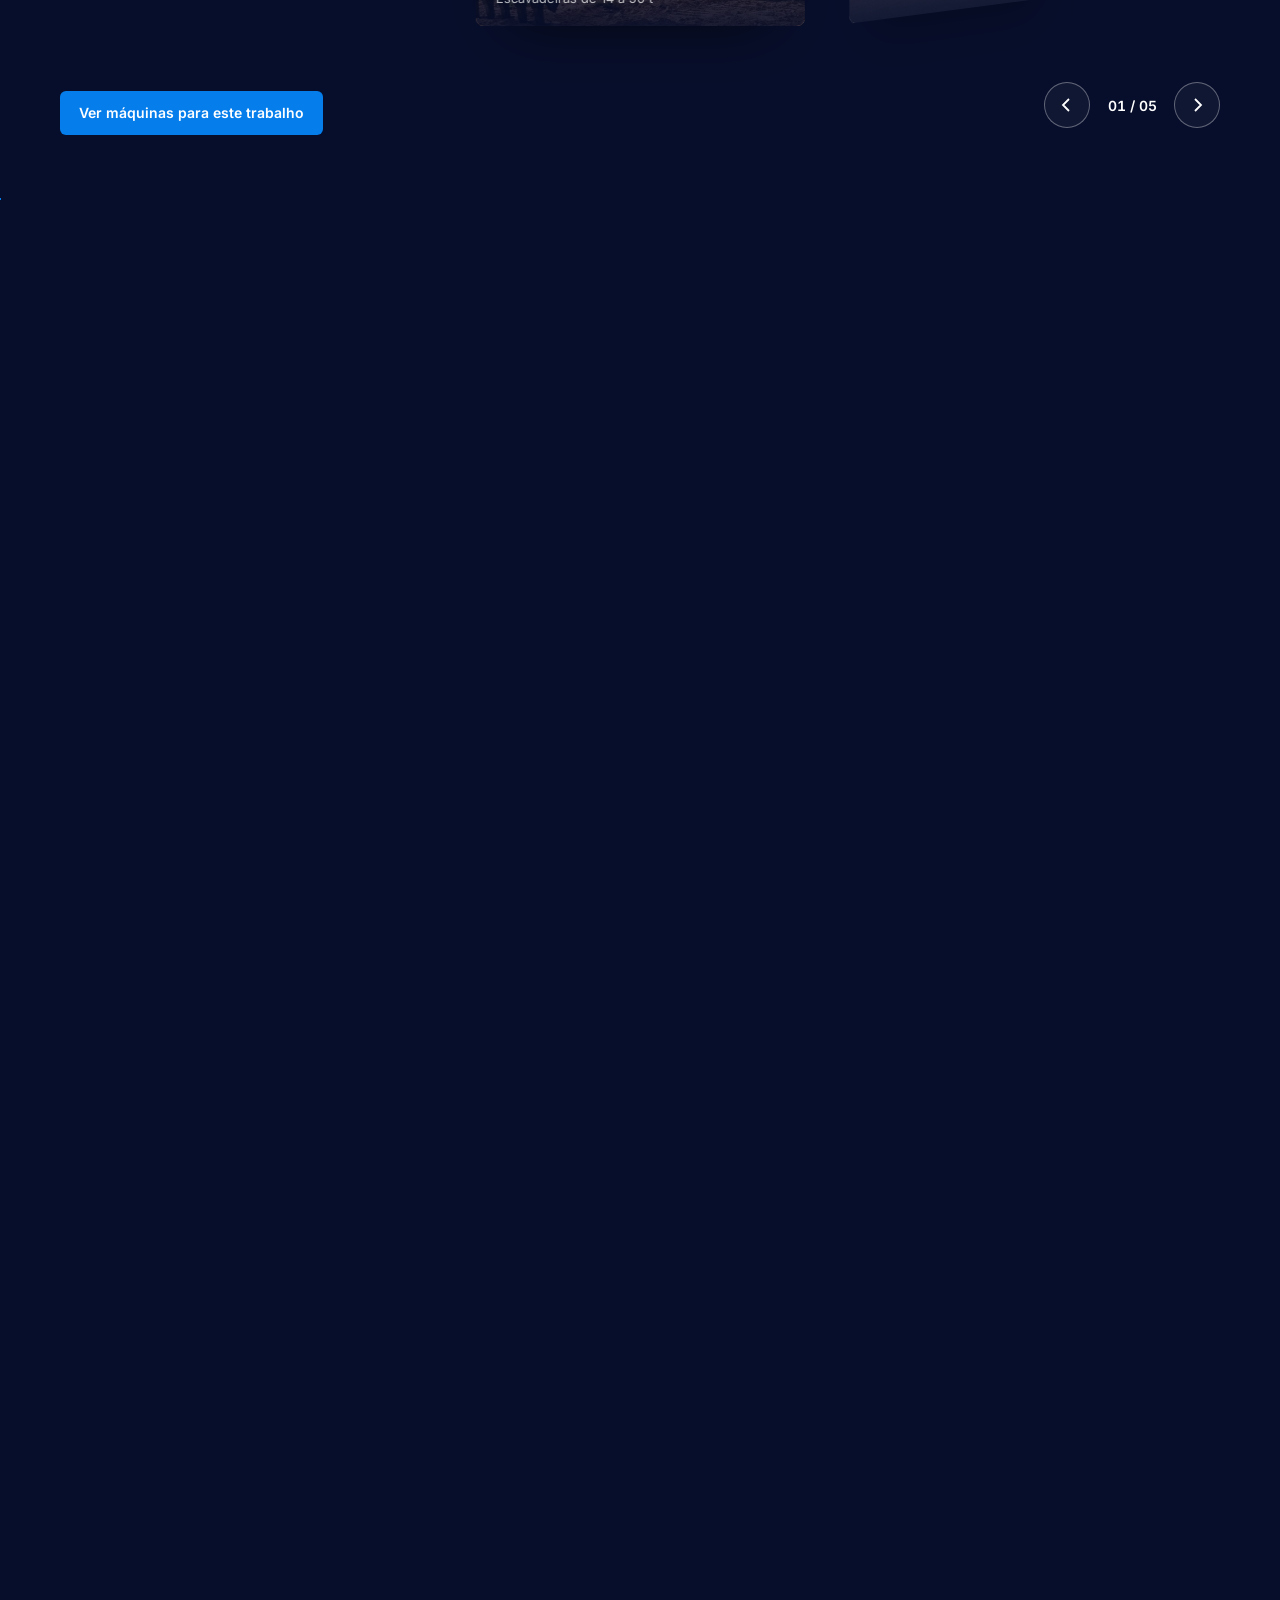
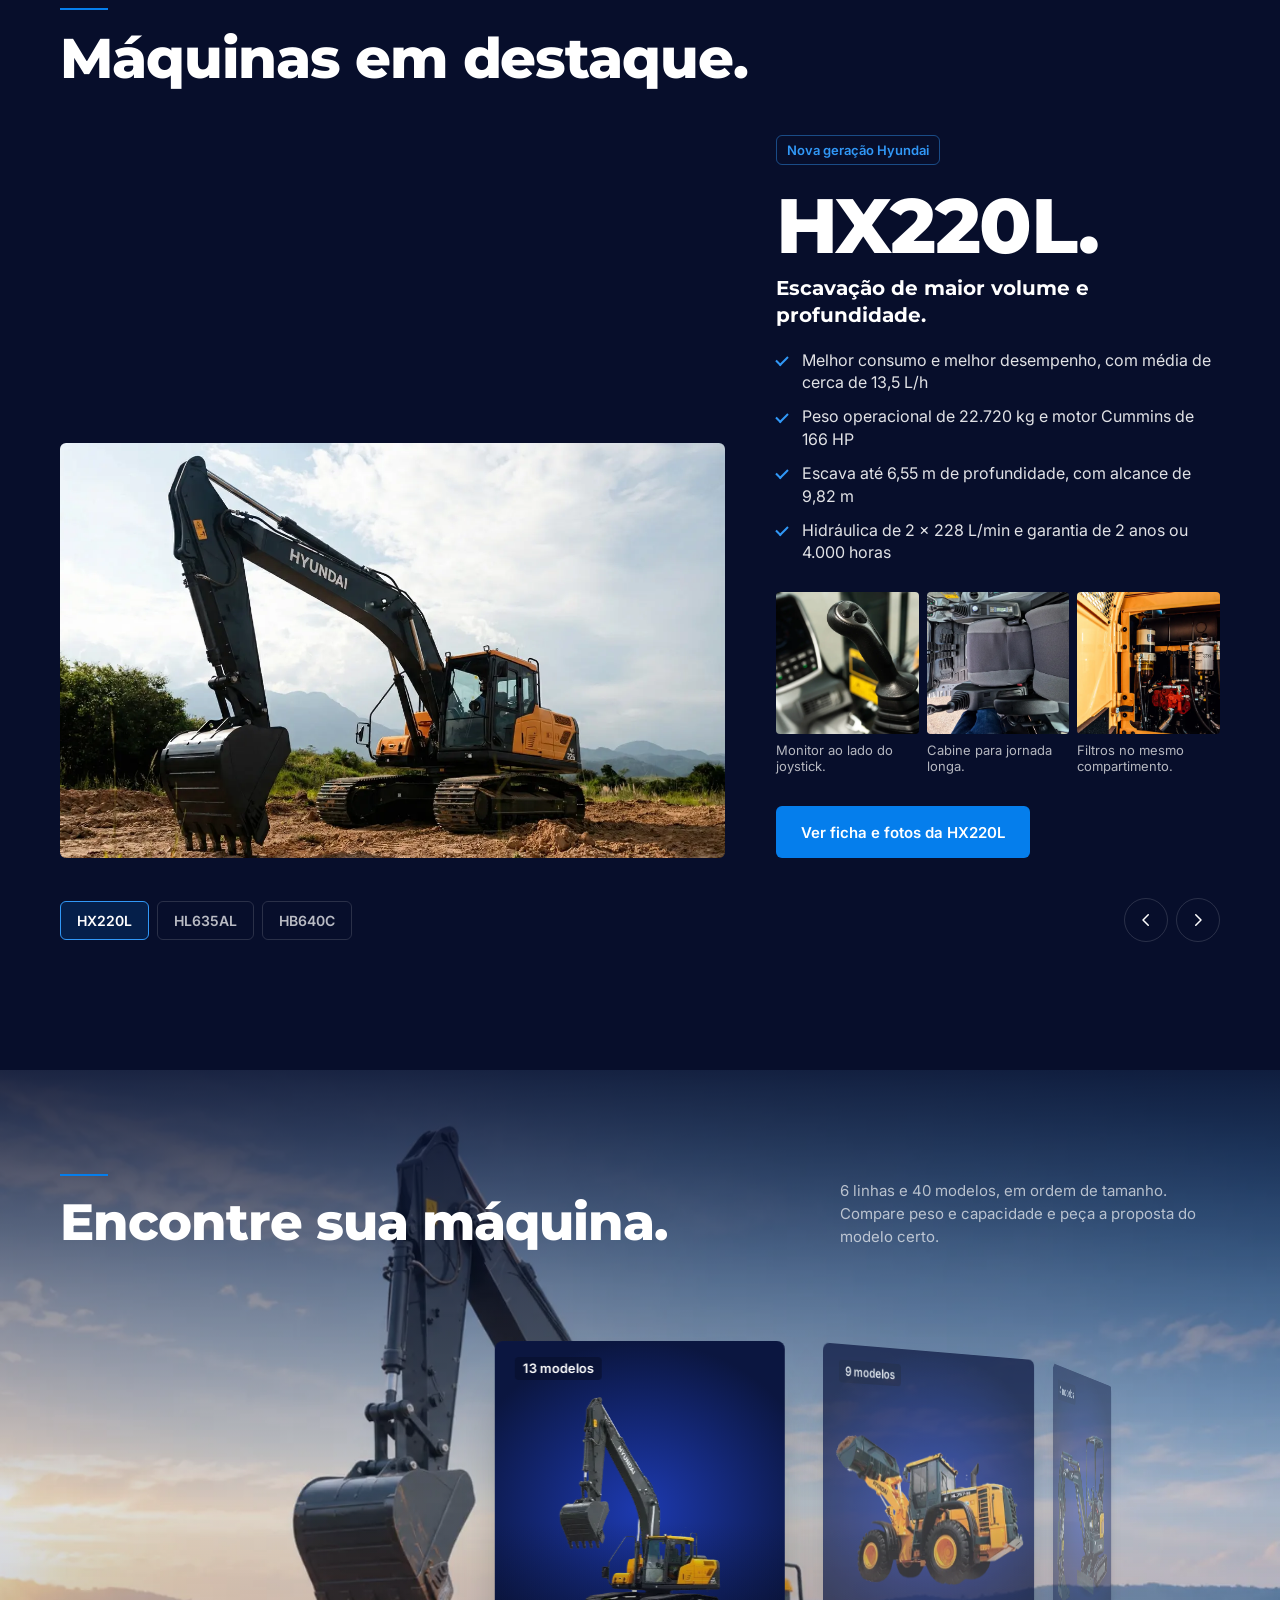
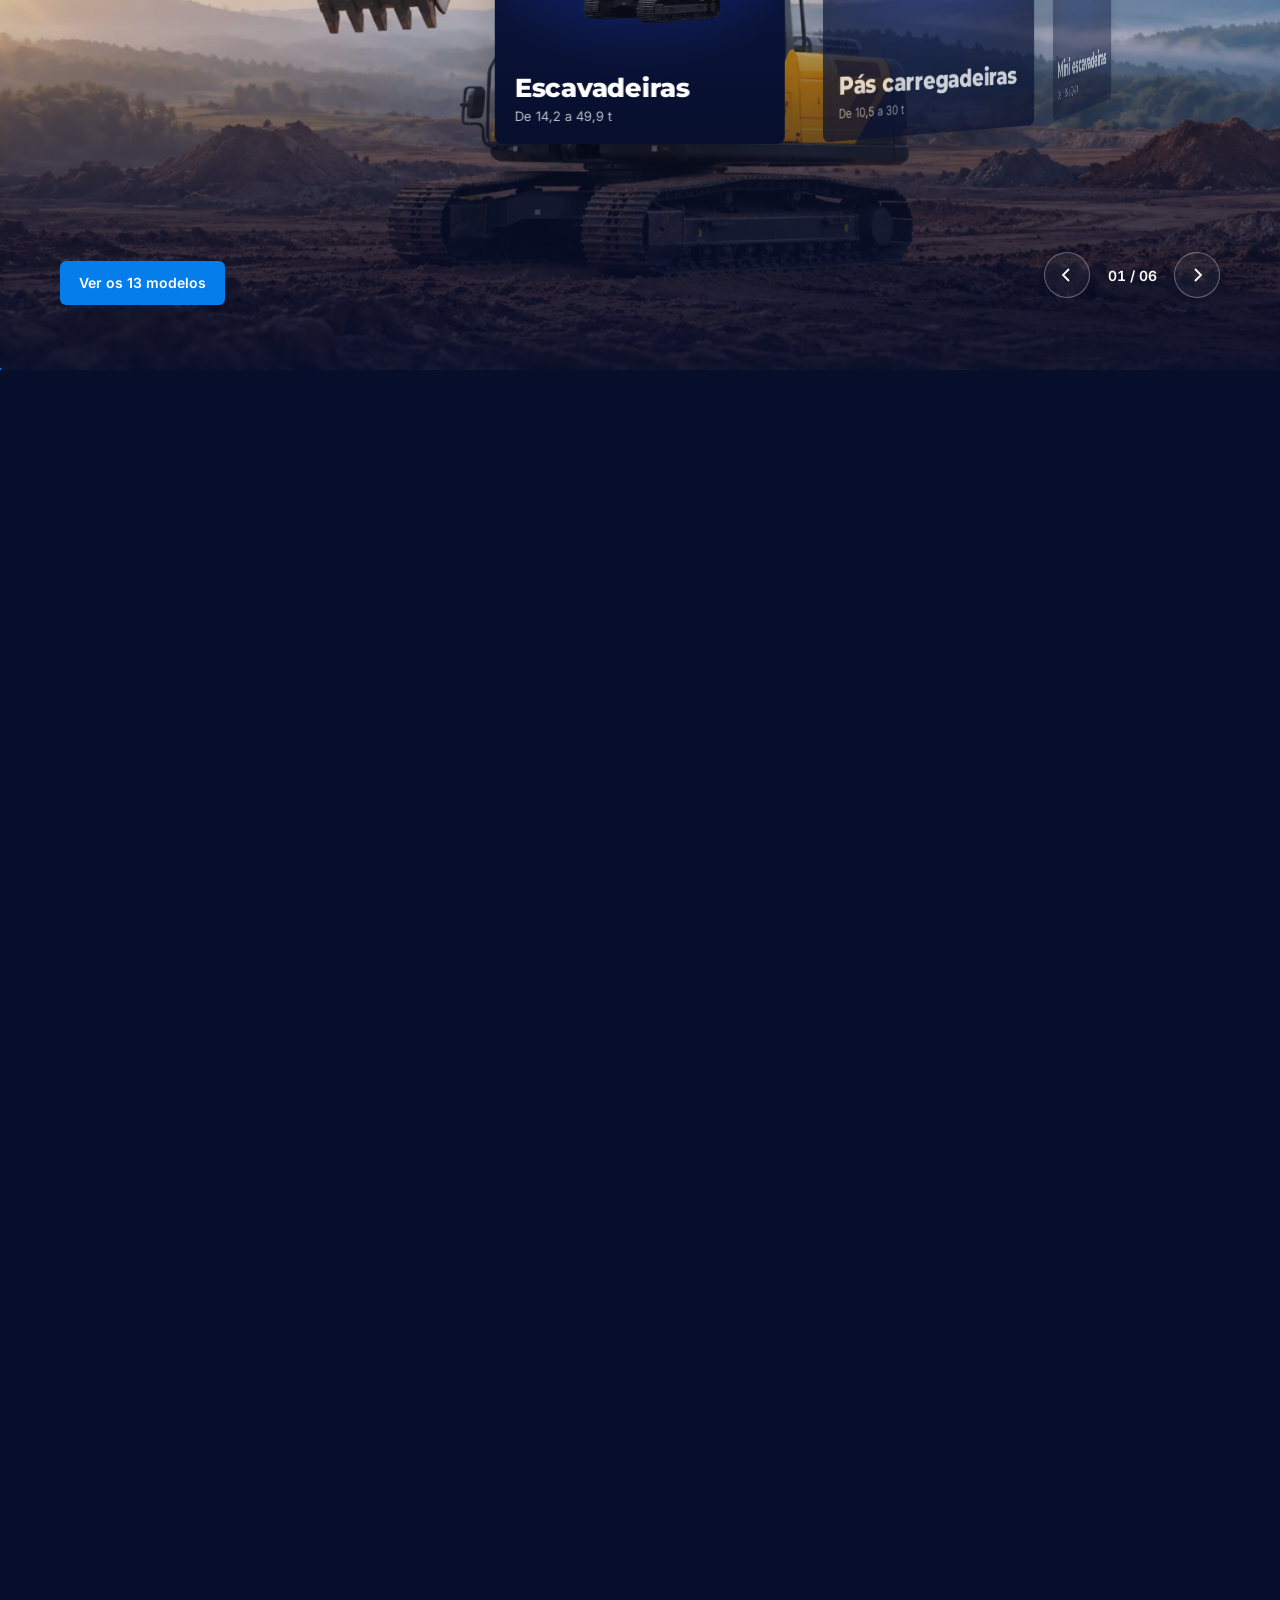
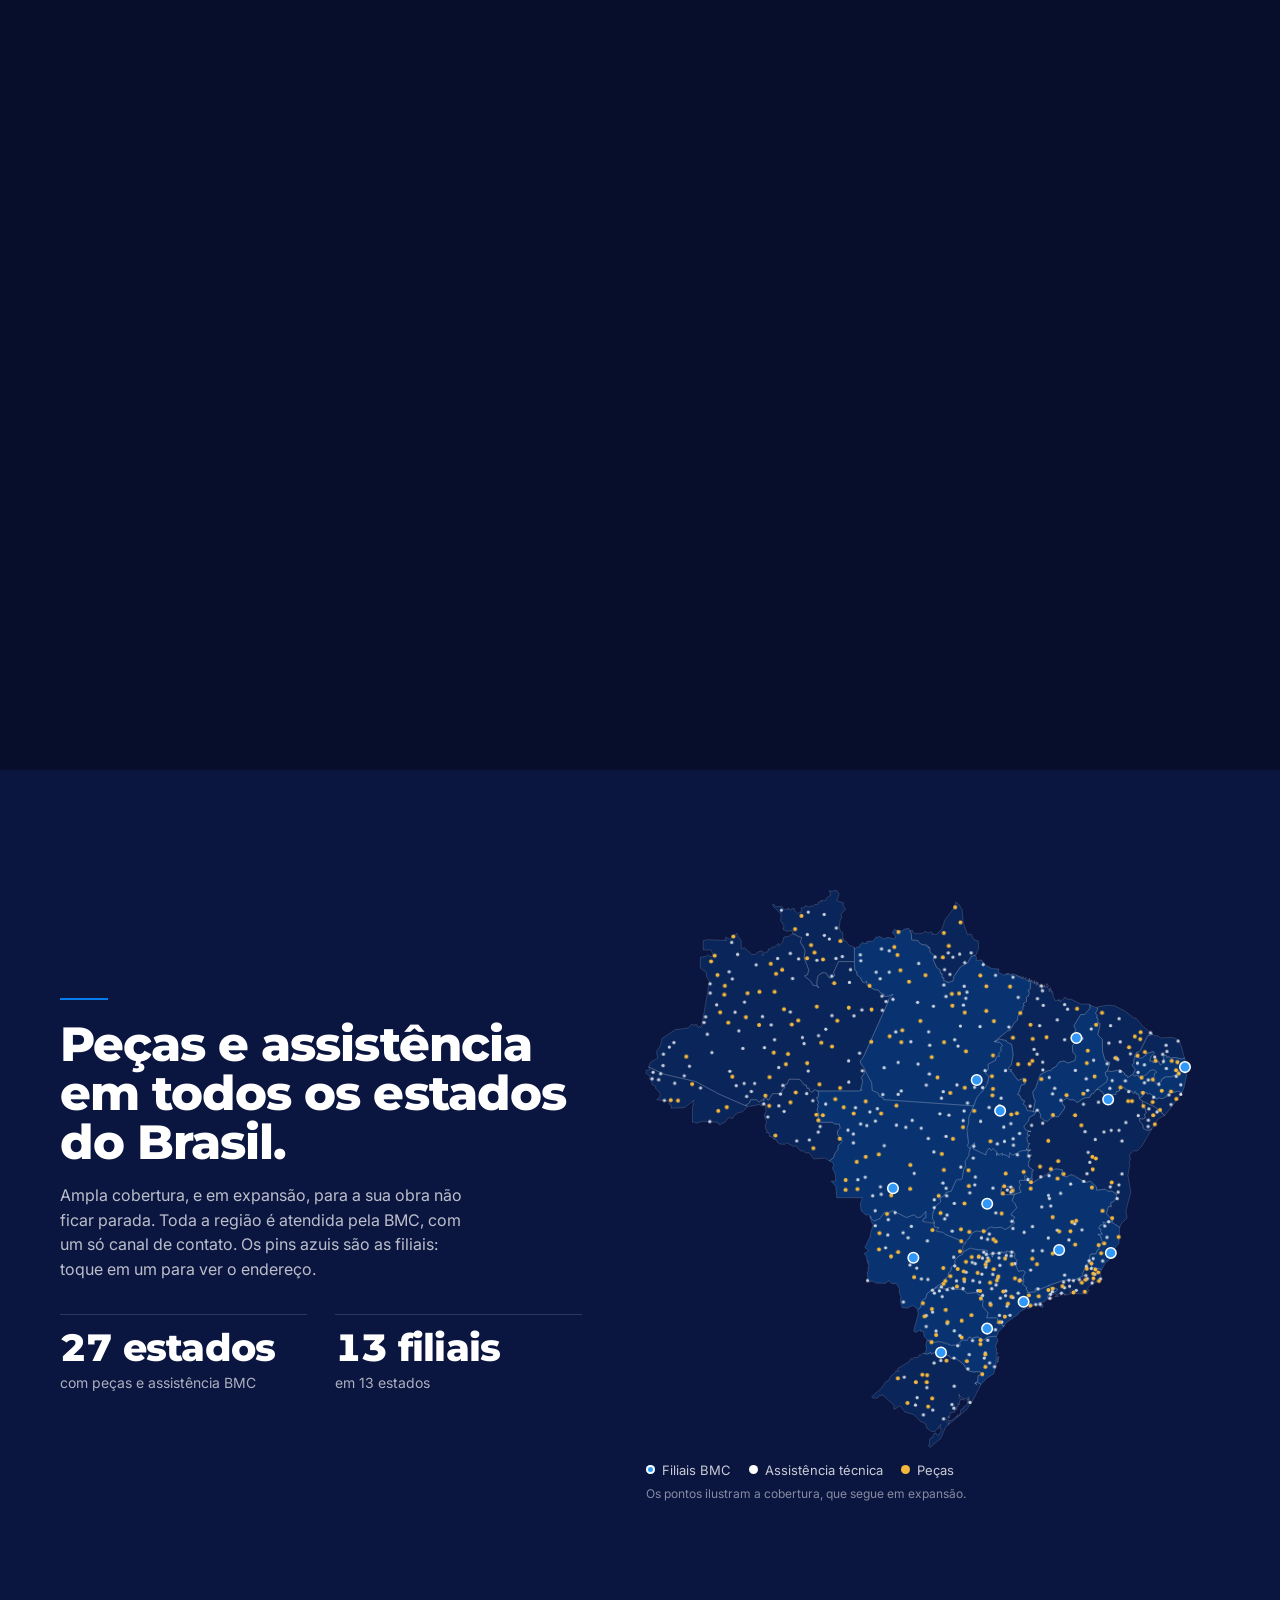
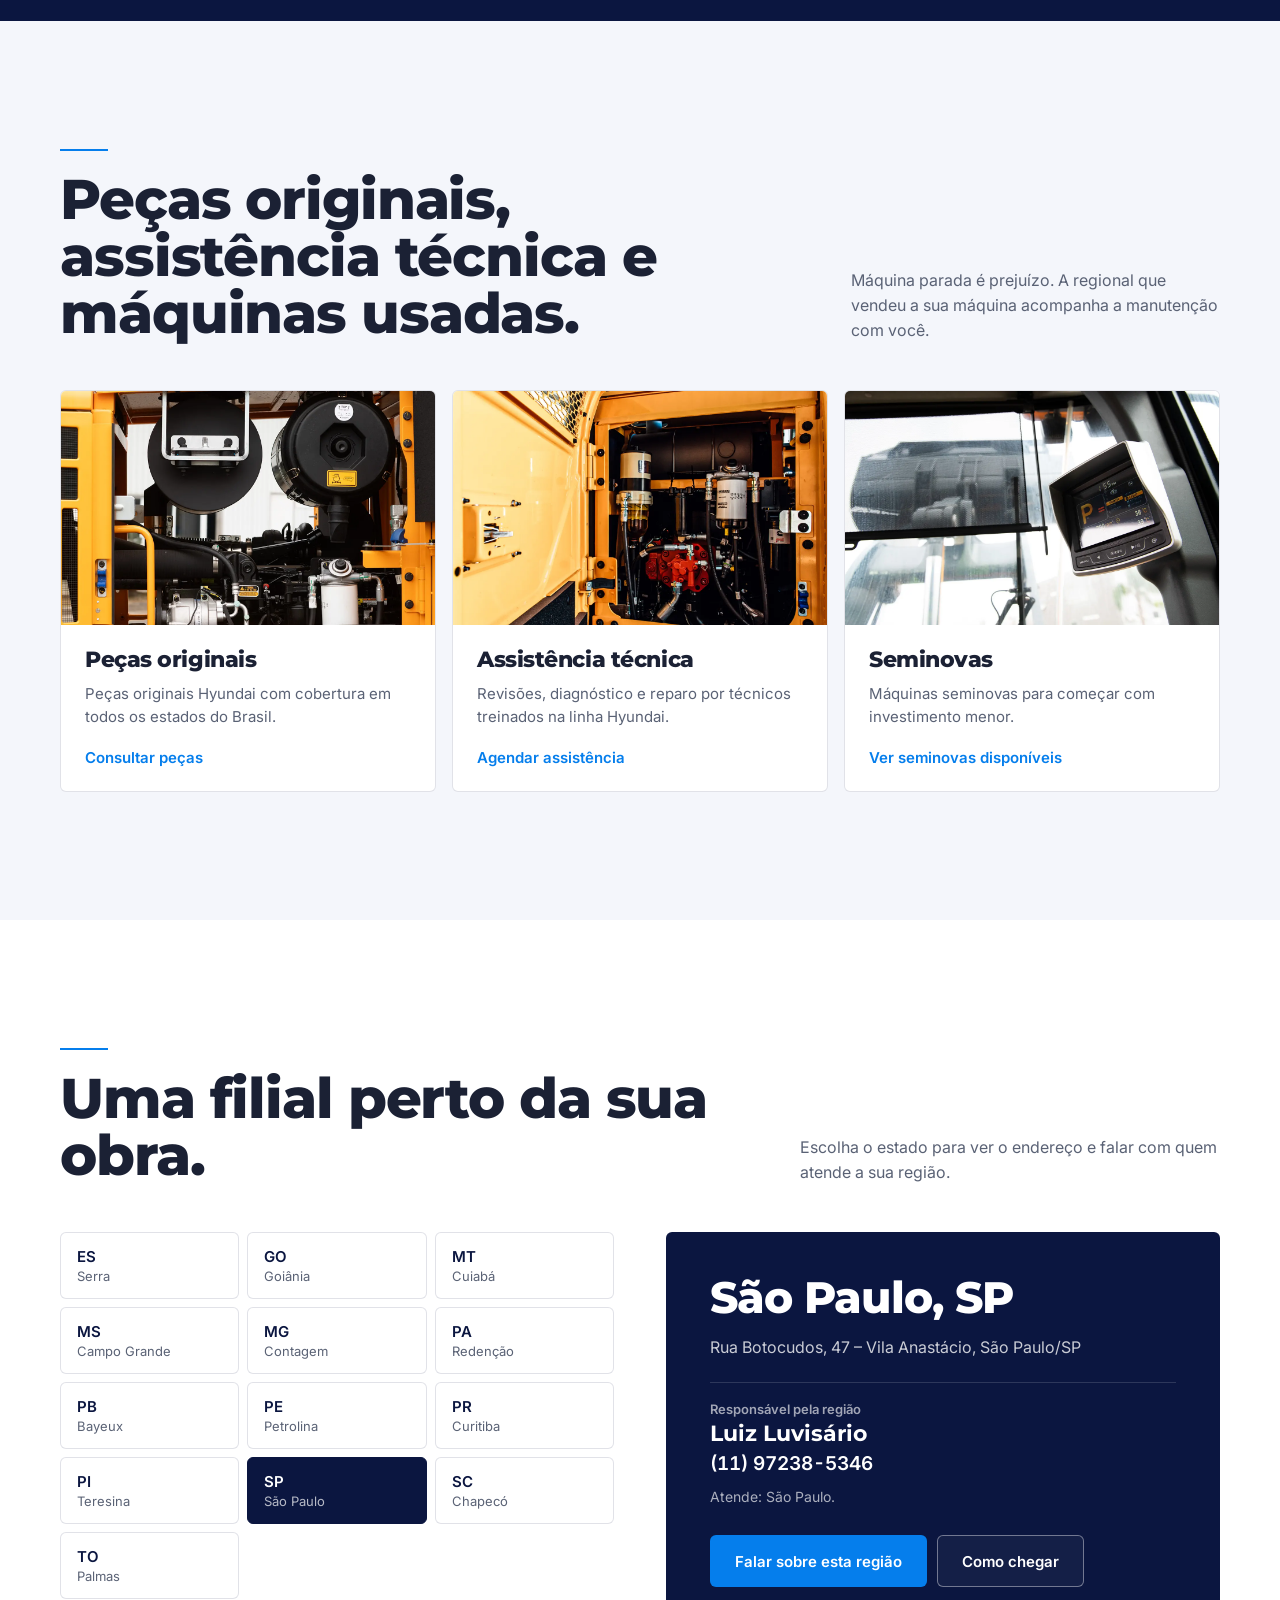
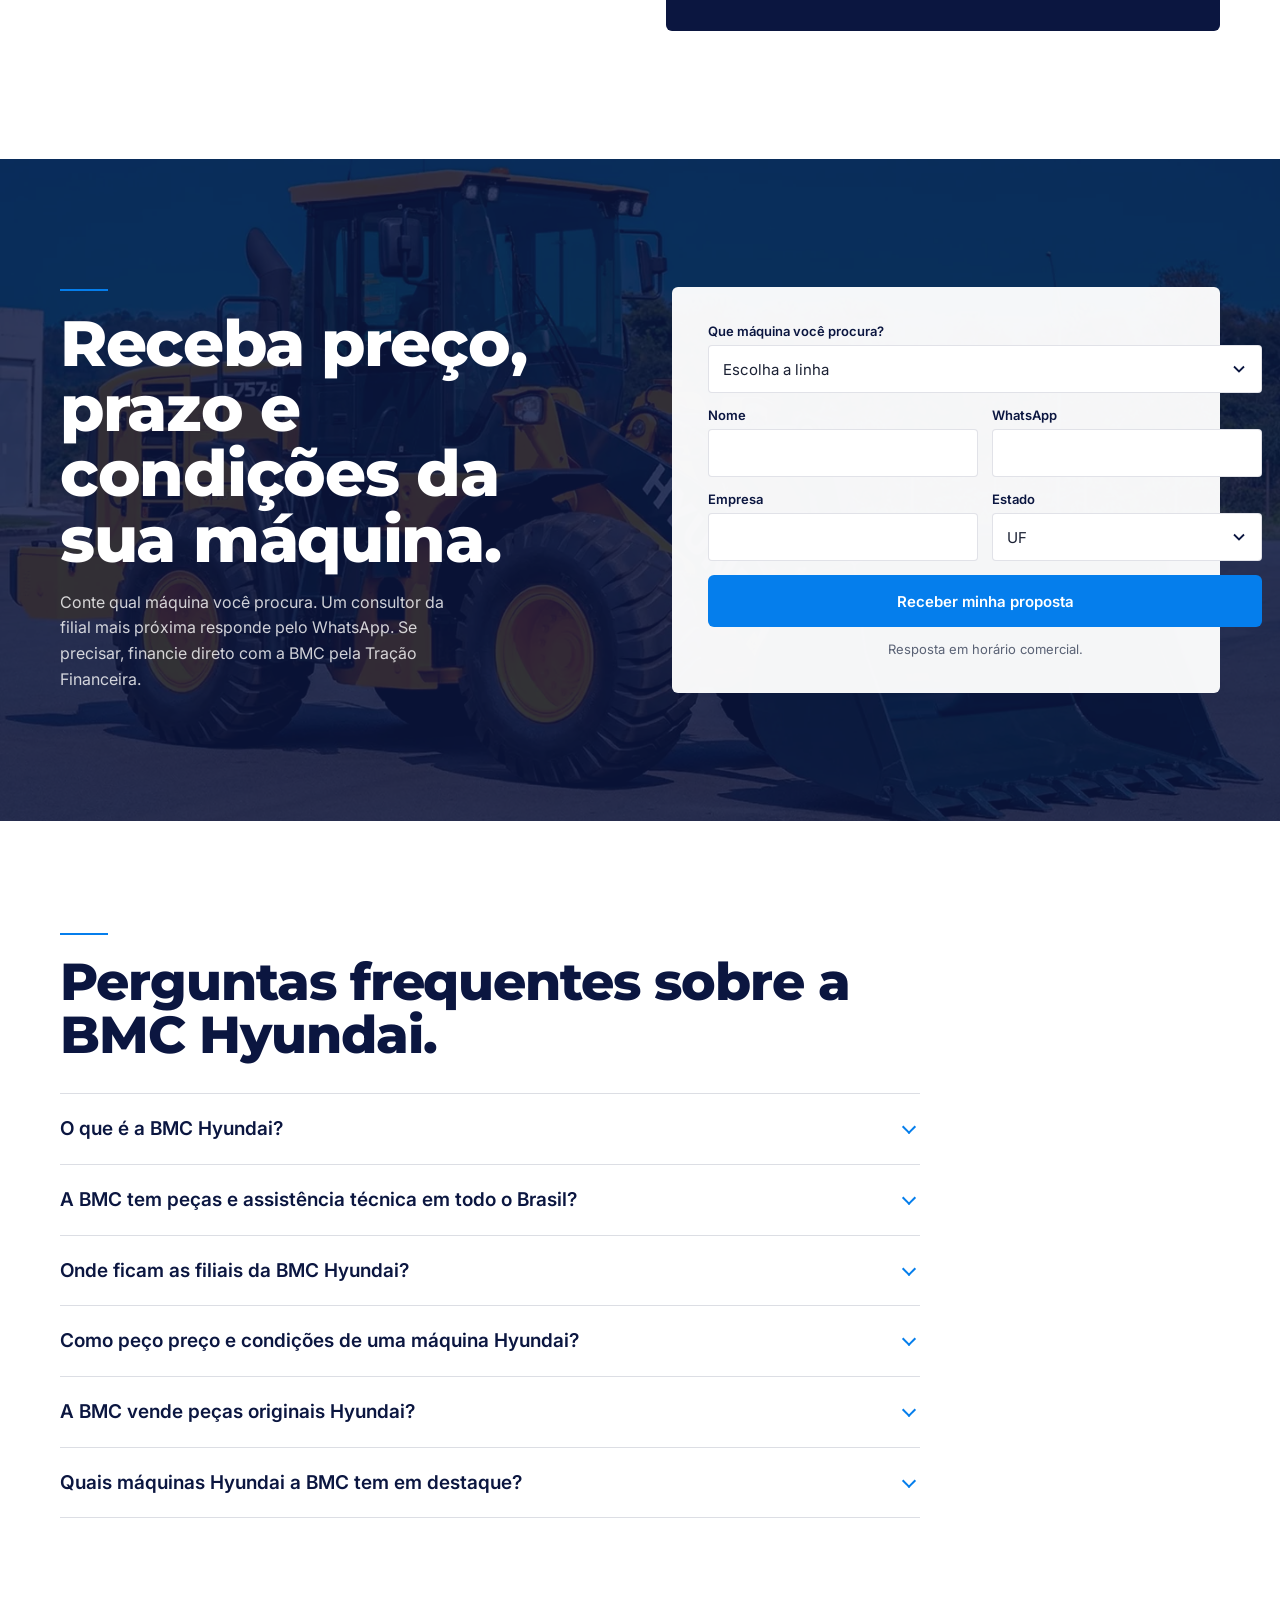
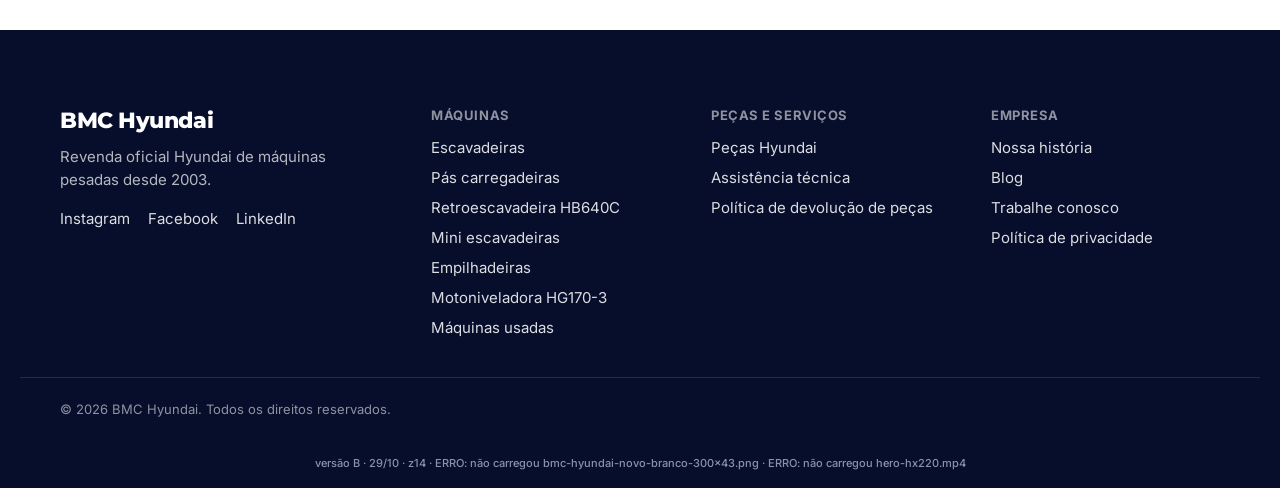
==== commit d0ada41e: "Home B: tira 'Revenda oficial Hyundai desde 2003' do alto do hero Co-Authored-By: Claude Sonnet 5.5 " ====
--- a/b/index.html
+++ b/b/index.html
@@ -541,7 +541,6 @@
   <img class="poster" src="../assets/hero-poster.webp" alt="">
   <video id="bhVideo" autoplay muted loop playsinline webkit-playsinline disablepictureinpicture preload="none" poster="../assets/hero-poster.webp" aria-hidden="true"></video>
   <div class="wrap hero-in">
-    <p class="hero-k">Revenda oficial Hyundai desde 2003</p>
     <h1><span class="ln"><span>Cada obra tem um ritmo.</span></span><span class="ln"><span>A BMC acompanha o seu.</span></span></h1>
     <p class="hero-sub" id="bhSub"><span class="sub-short">Máquina, peças e assistência com quem entende o seu trabalho. <span class="s2">Um só contato resolve a sua demanda.</span></span><span class="sub-full">Máquina, peças e assistência com quem entende o seu trabalho. <span class="s2">Um só contato resolve a sua demanda.</span></span> <button type="button" class="sub-more" aria-controls="bhSub" aria-expanded="false">Ver mais</button></p>
     <div class="hero-cta">
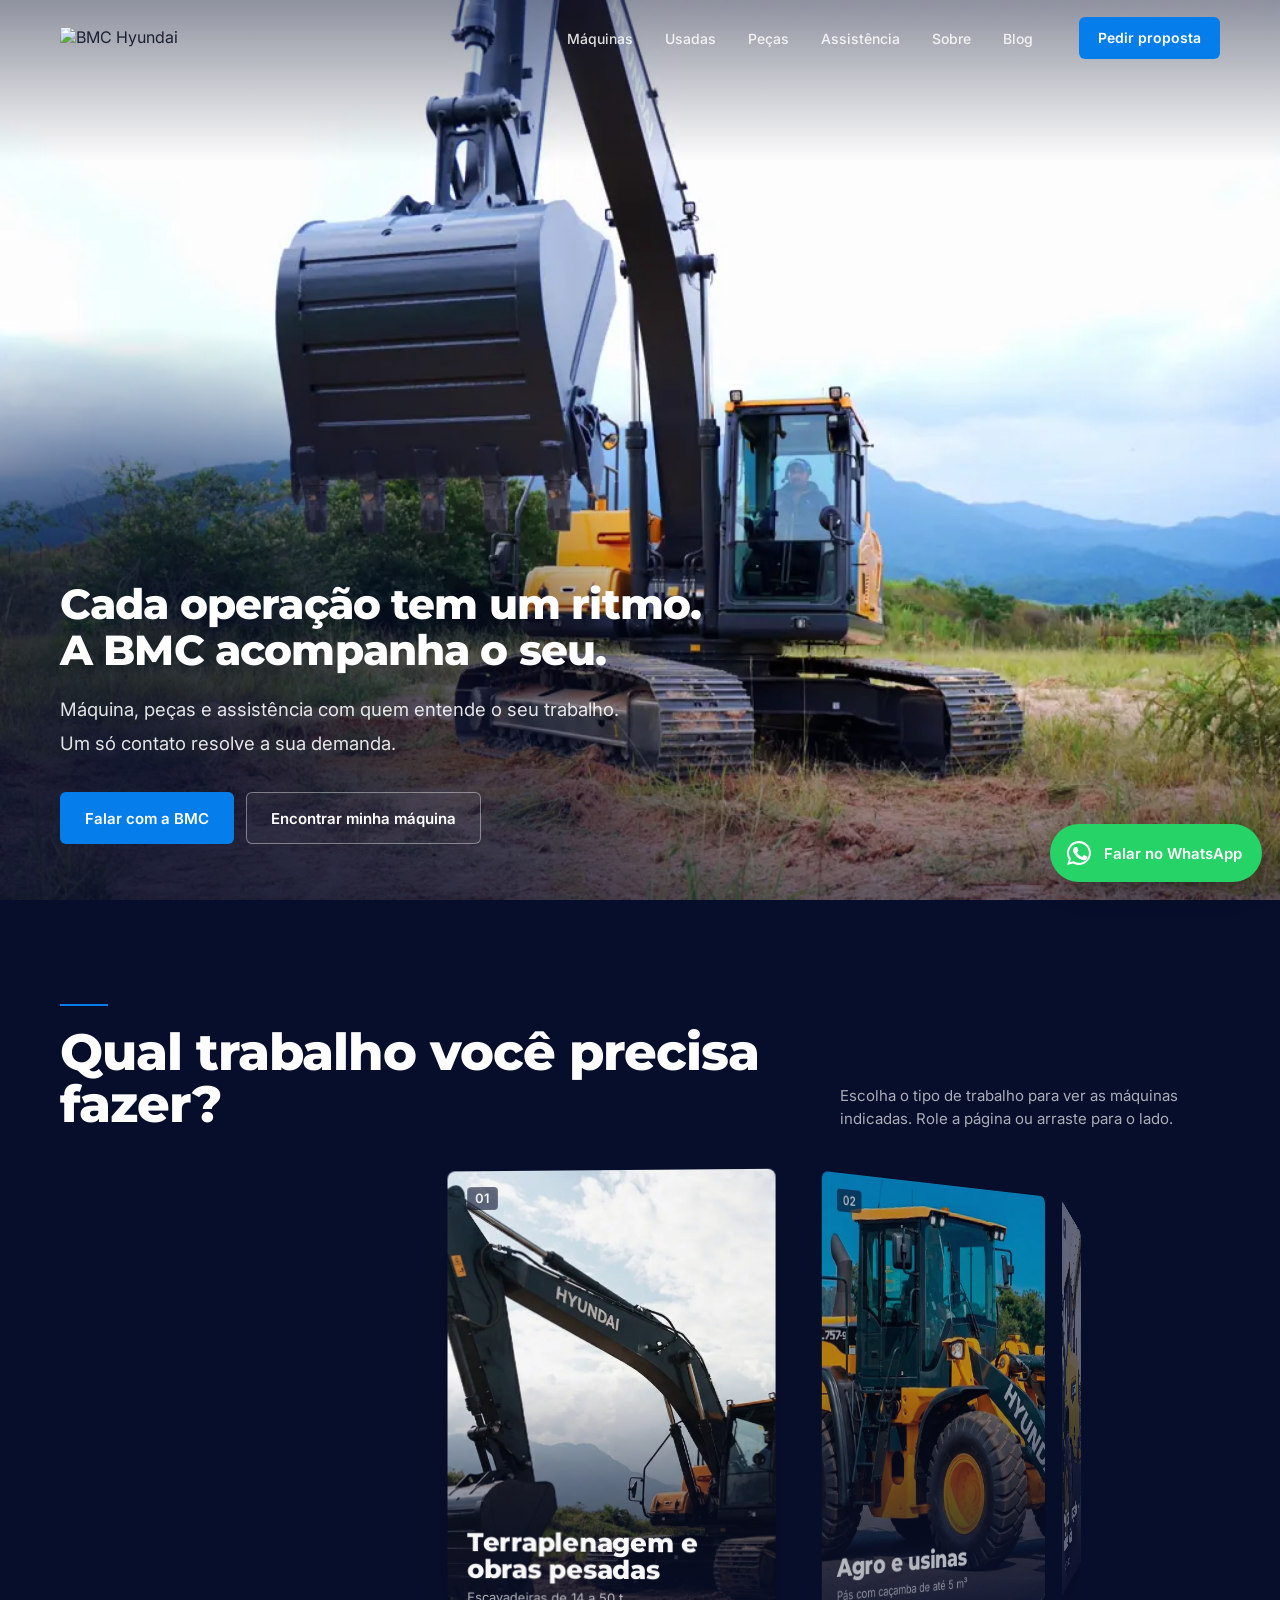
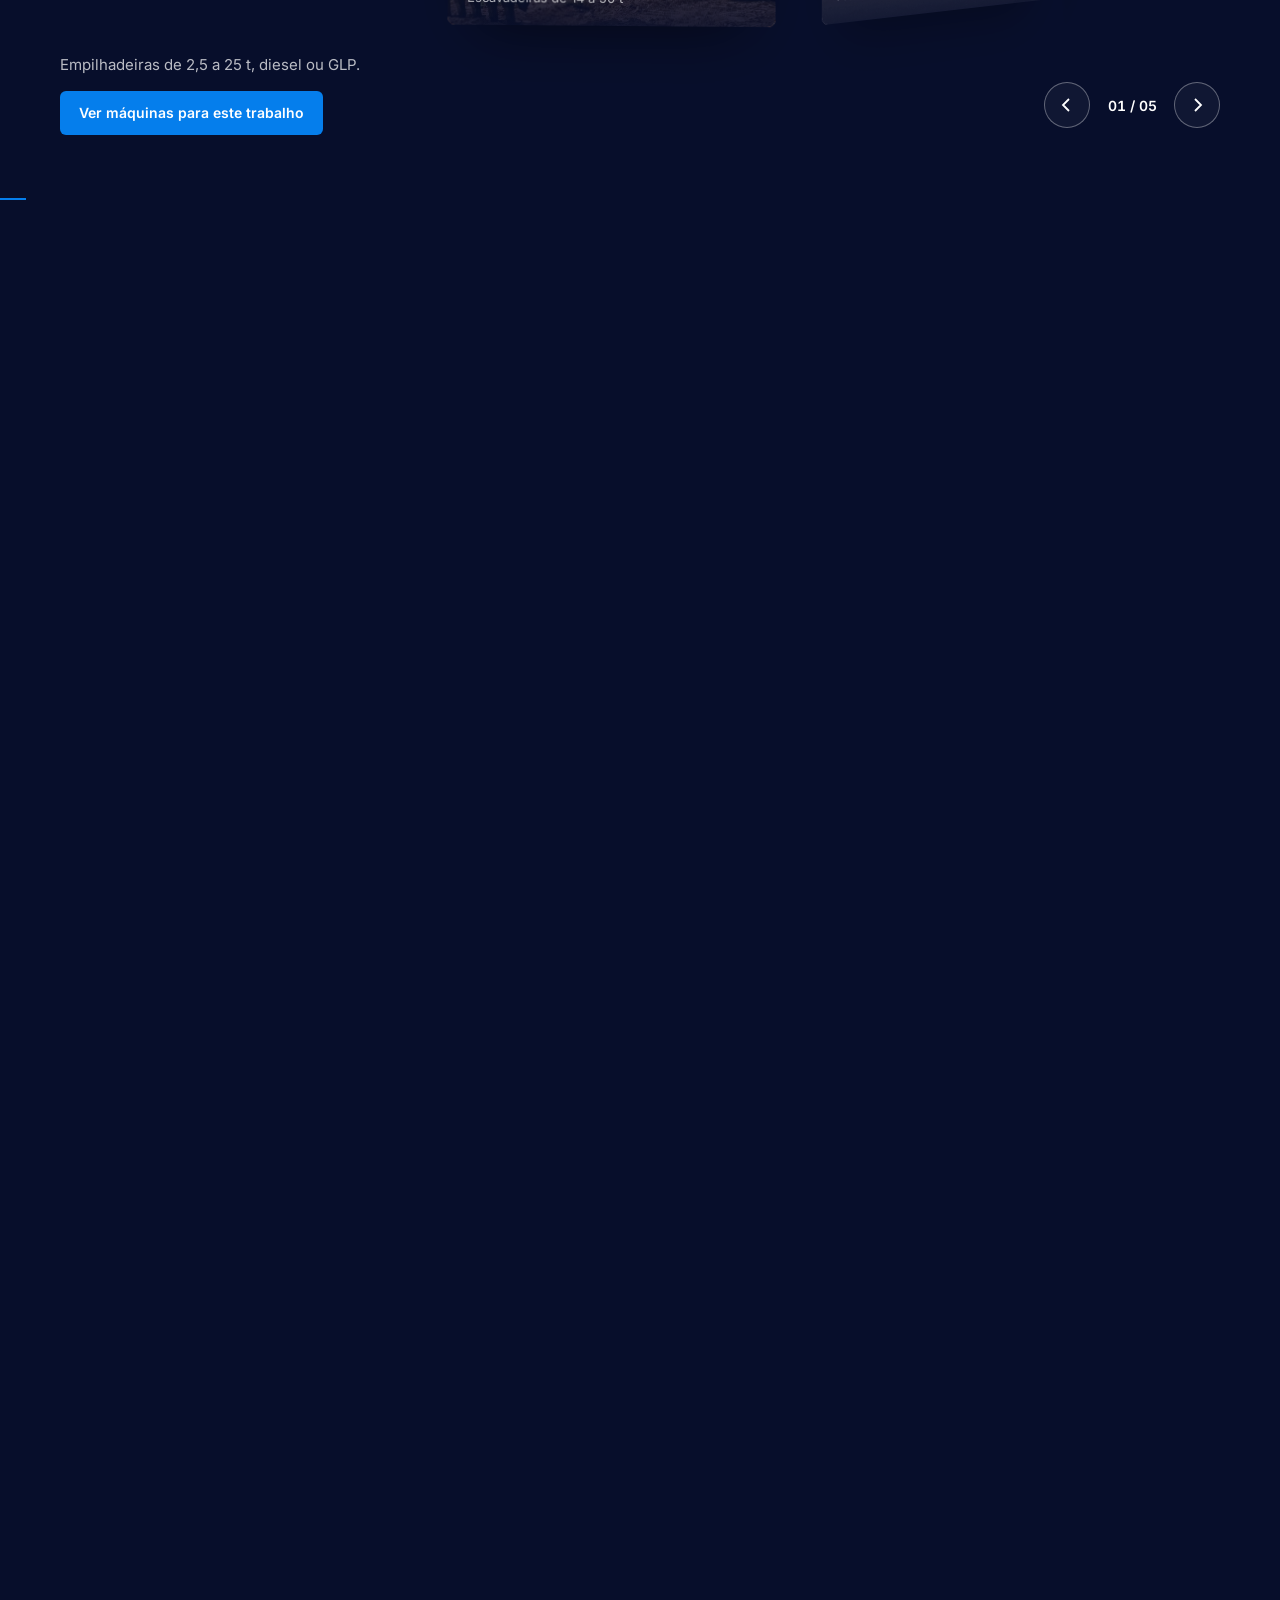
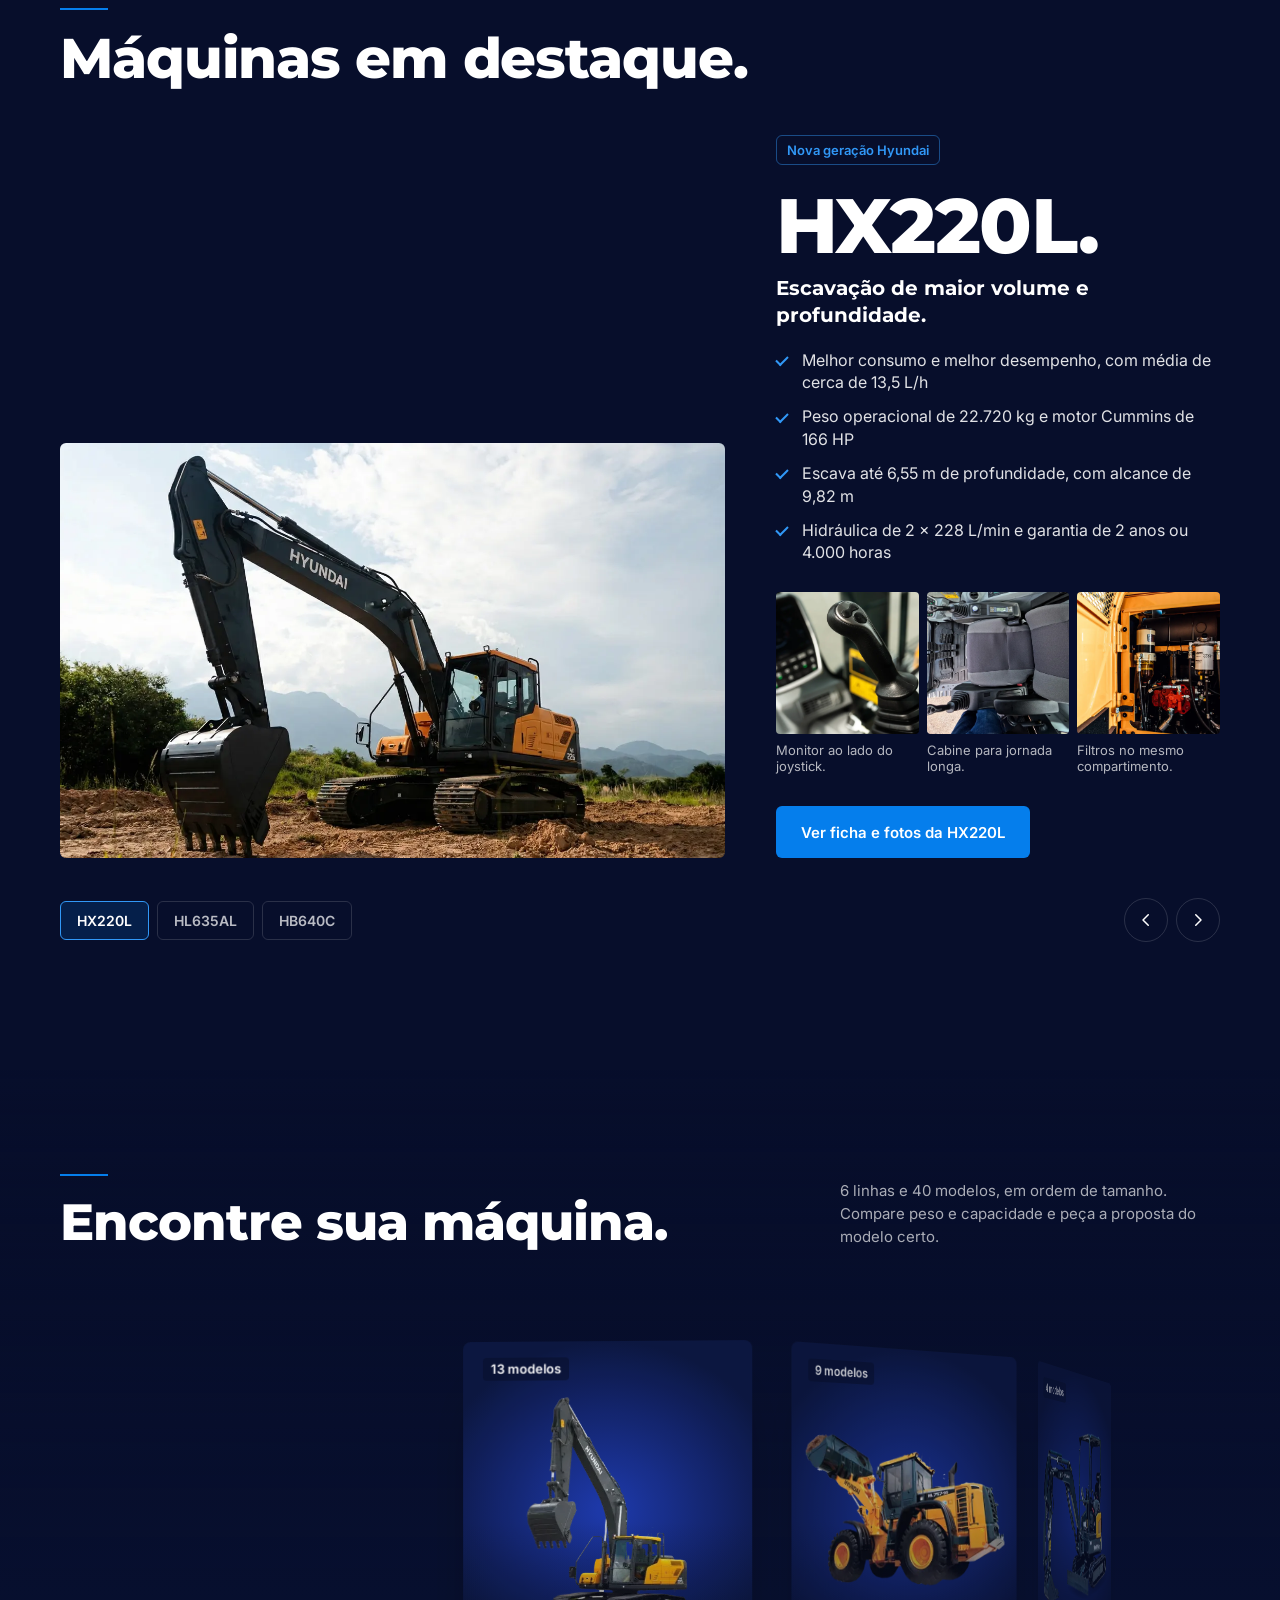
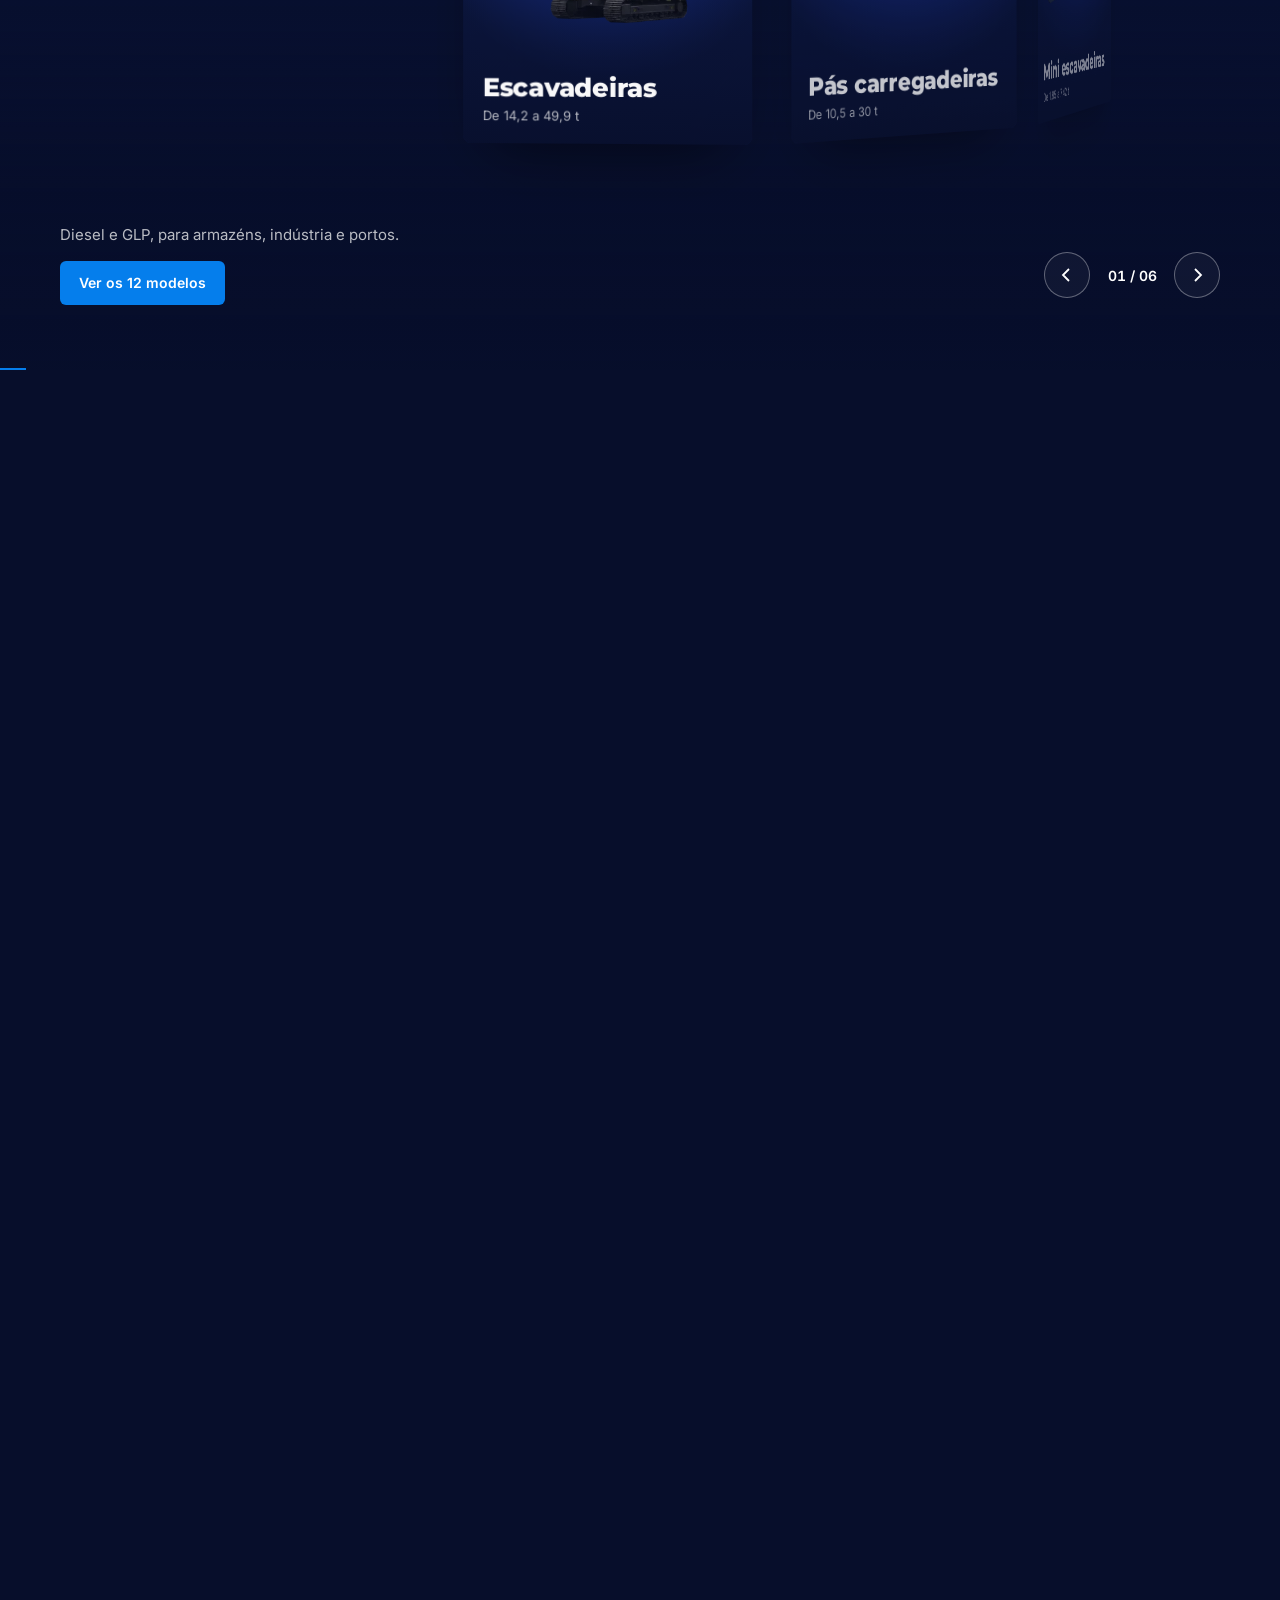
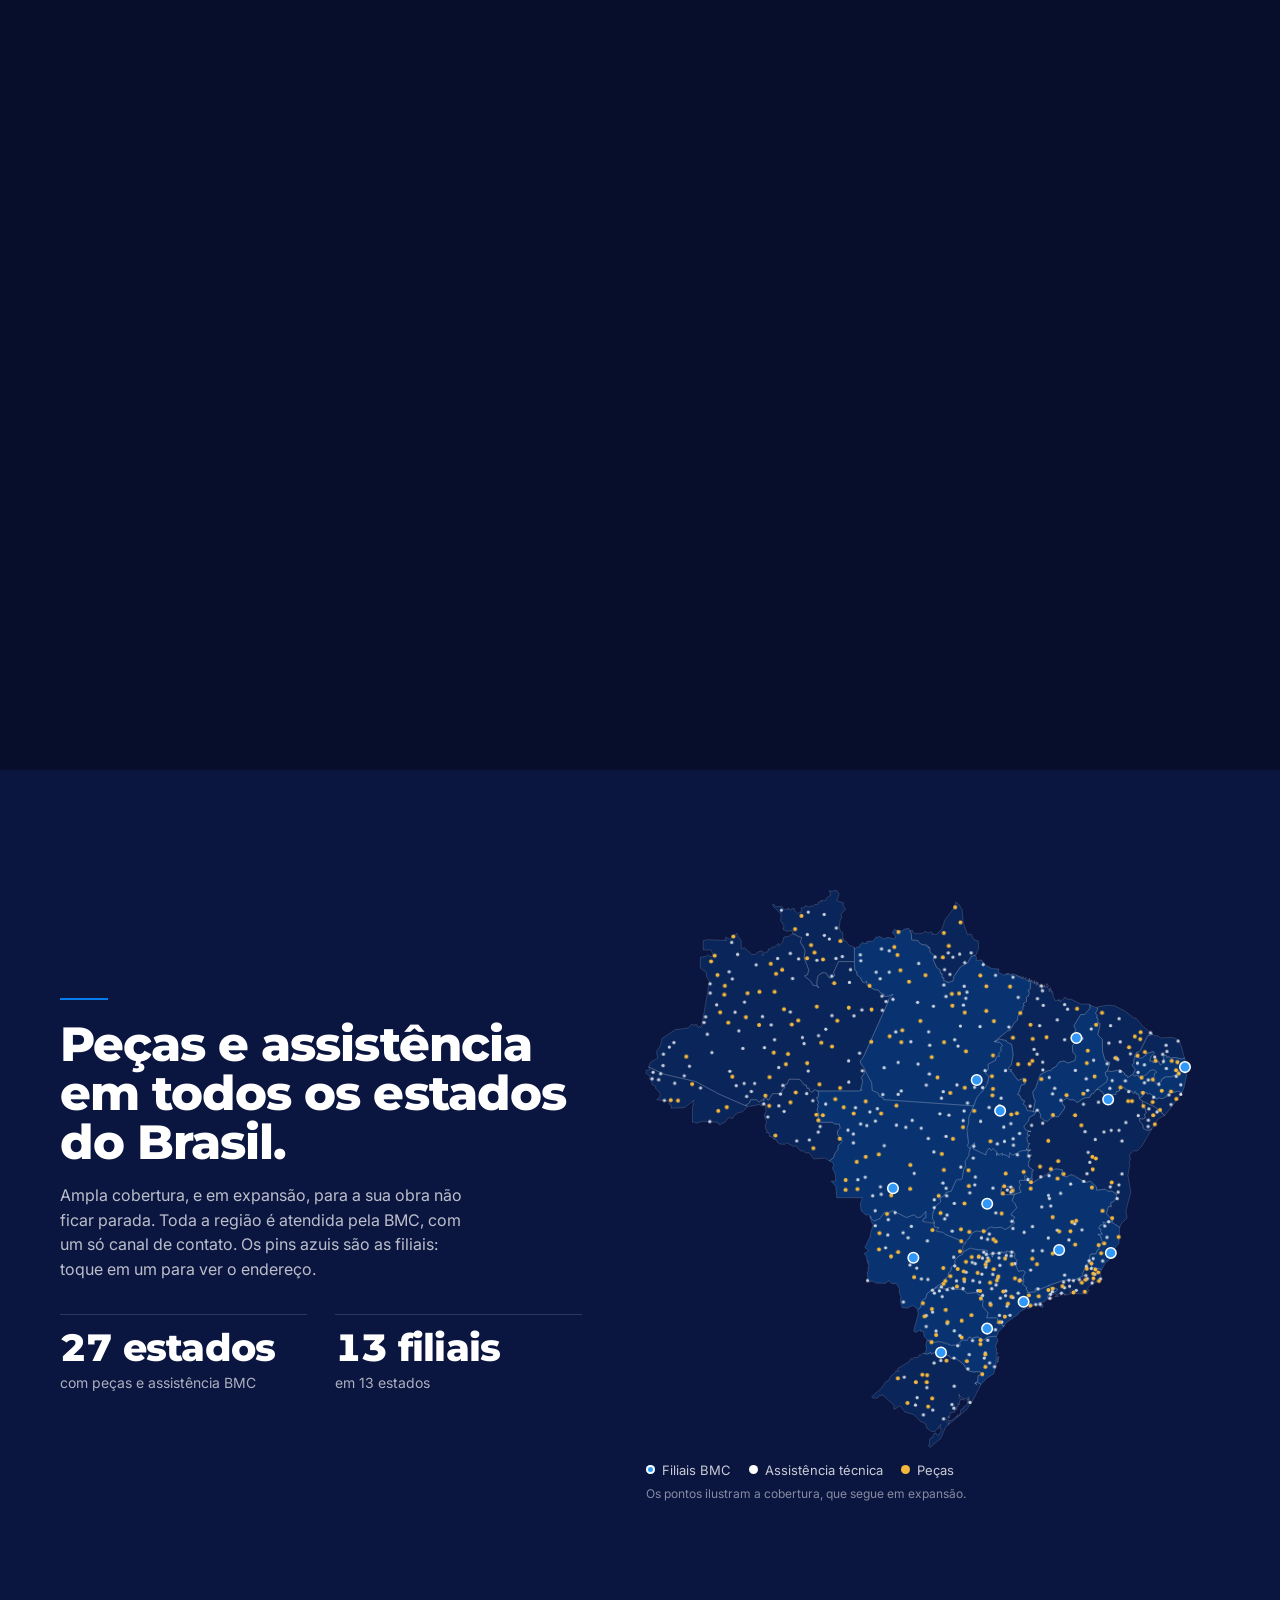
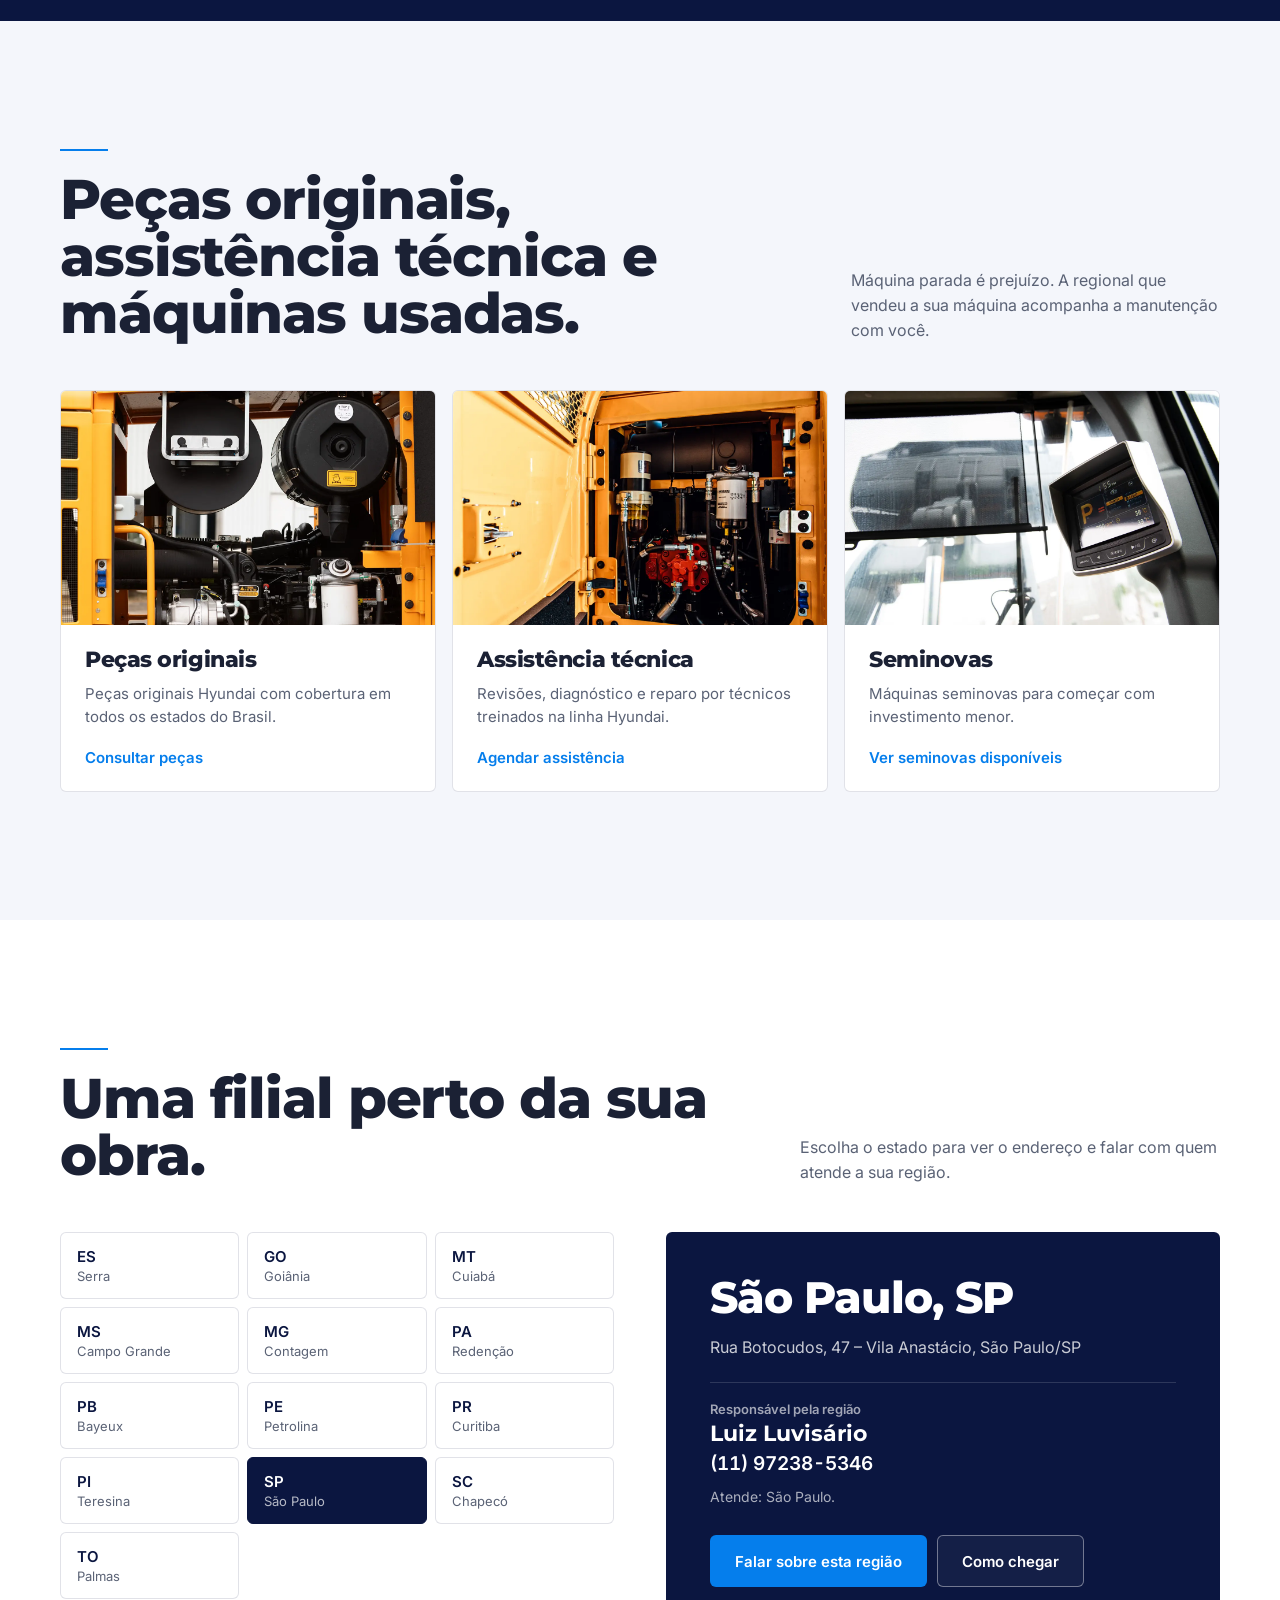
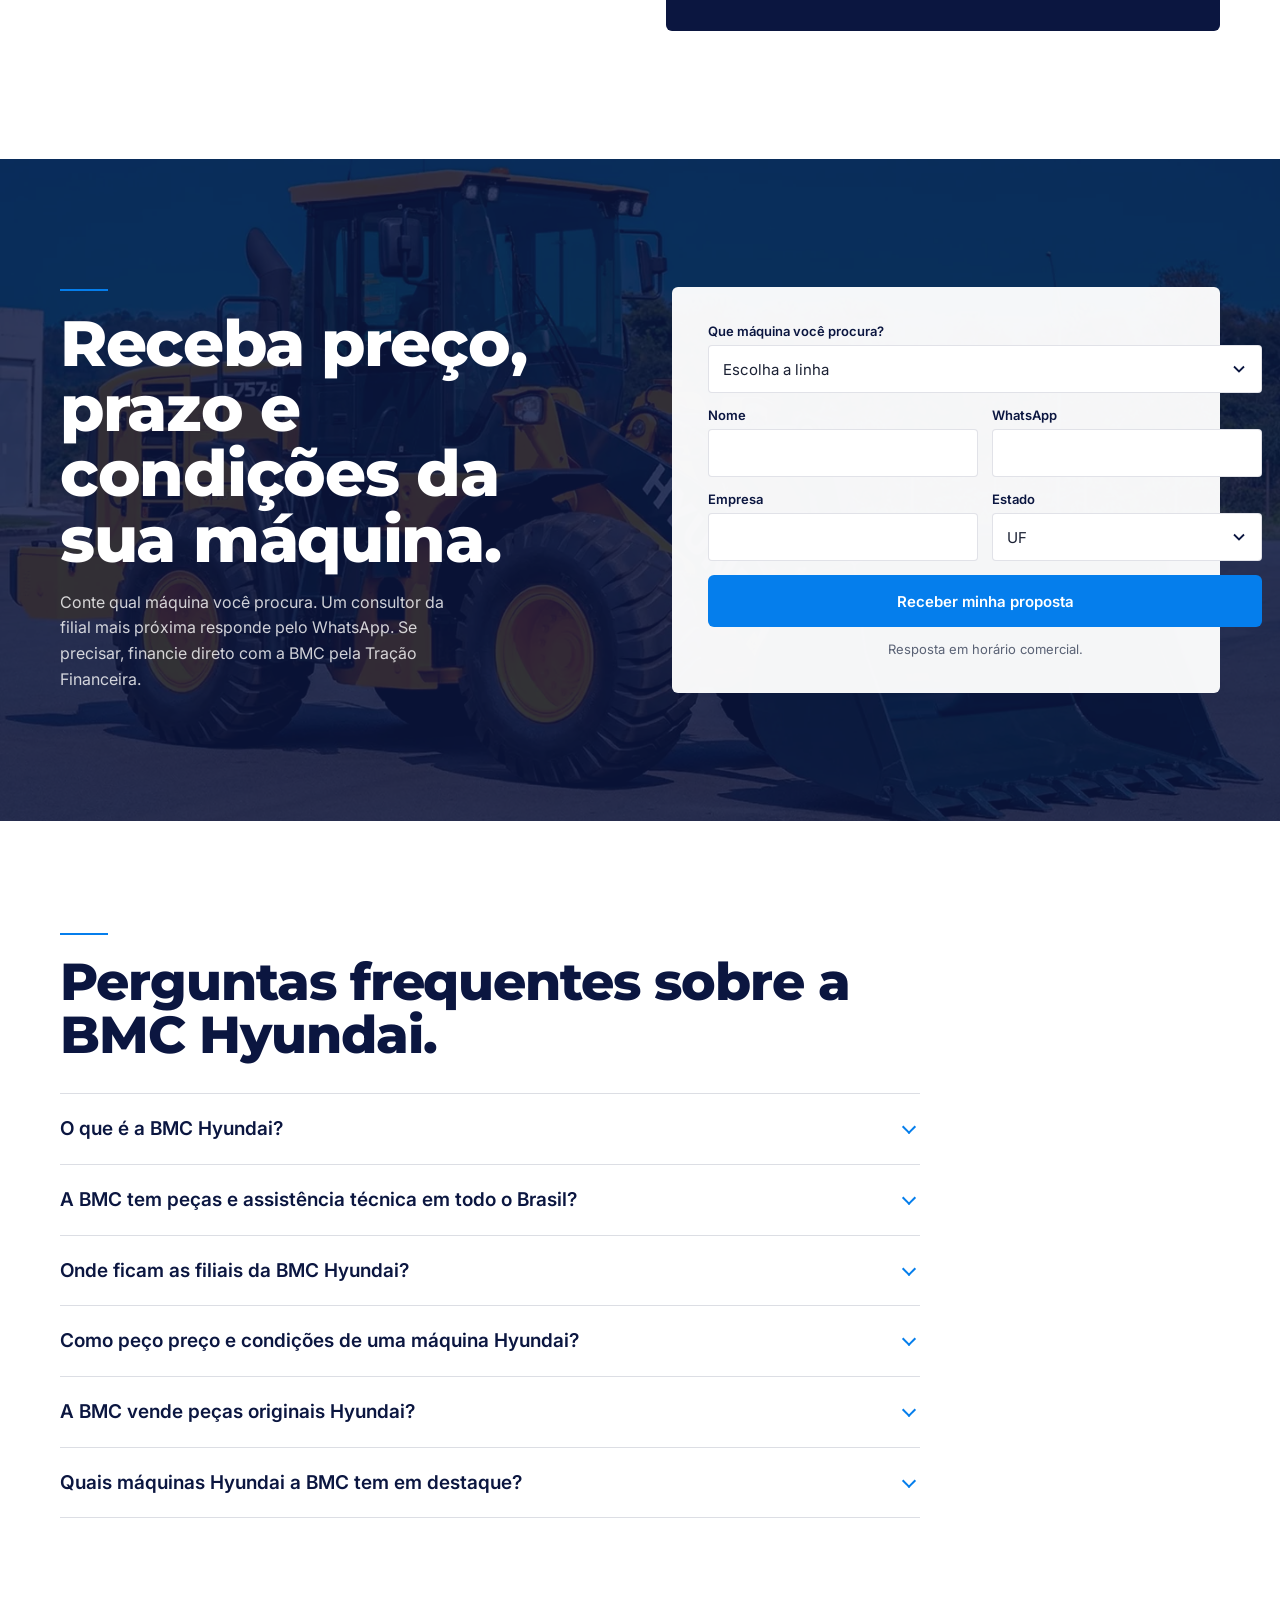
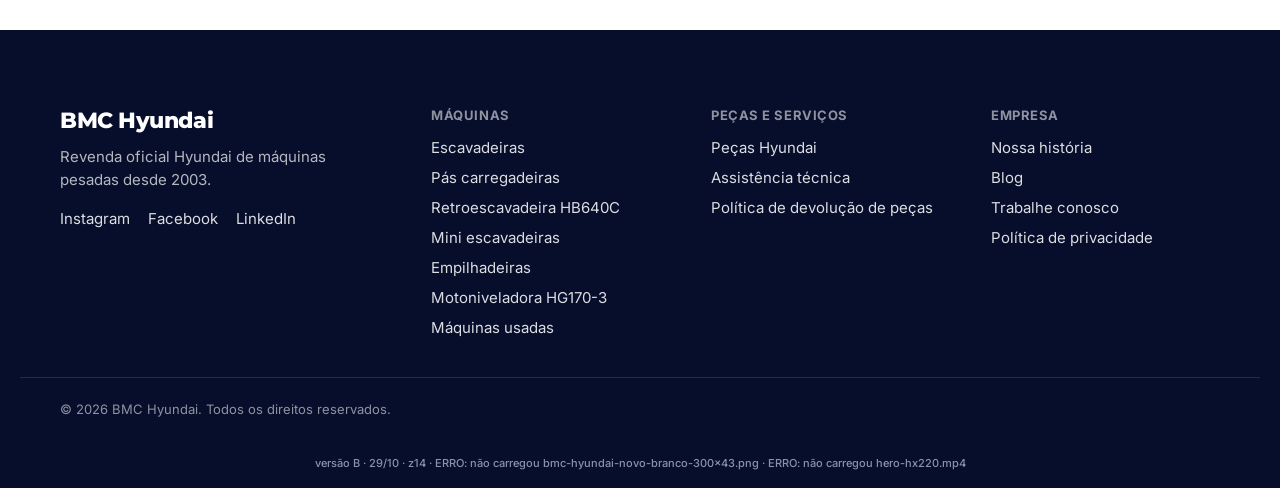
==== commit 1bf2bf20: "Home B: headline 'Cada operação tem um ritmo' e fonte do título ajustada para caber em uma linha no " ====
--- a/b/index.html
+++ b/b/index.html
@@ -79,7 +79,7 @@
   .bh .hero-sub{font-size:16px}
   .bh .hero-cta .btn-g{display:none}
   .bh .hero-k{margin-bottom:14px;font-size:14px}
-  .bh .hero h1{font-size:clamp(20px,6.4vw,34px)}
+  .bh .hero h1{font-size:clamp(17px,5.6vw,34px)}
   .bh .hero-sub{text-wrap:balance}
   /* o botão principal divide a linha com o botão flutuante do WhatsApp */
   .bh .hero-cta .btn.btn-p{width:calc(100% - 74px)}
@@ -541,7 +541,7 @@
   <img class="poster" src="../assets/hero-poster.webp" alt="">
   <video id="bhVideo" autoplay muted loop playsinline webkit-playsinline disablepictureinpicture preload="none" poster="../assets/hero-poster.webp" aria-hidden="true"></video>
   <div class="wrap hero-in">
-    <h1><span class="ln"><span>Cada obra tem um ritmo.</span></span><span class="ln"><span>A BMC acompanha o seu.</span></span></h1>
+    <h1><span class="ln"><span>Cada operação tem um ritmo.</span></span><span class="ln"><span>A BMC acompanha o seu.</span></span></h1>
     <p class="hero-sub" id="bhSub"><span class="sub-short">Máquina, peças e assistência com quem entende o seu trabalho. <span class="s2">Um só contato resolve a sua demanda.</span></span><span class="sub-full">Máquina, peças e assistência com quem entende o seu trabalho. <span class="s2">Um só contato resolve a sua demanda.</span></span> <button type="button" class="sub-more" aria-controls="bhSub" aria-expanded="false">Ver mais</button></p>
     <div class="hero-cta">
       <a class="btn btn-p" href="https://wa.me/5511973718835?text=Vim%20do%20site%20e%20gostaria%20de%20falar%20com%20um%20consultor" target="_blank" rel="noopener">Falar com a BMC</a>
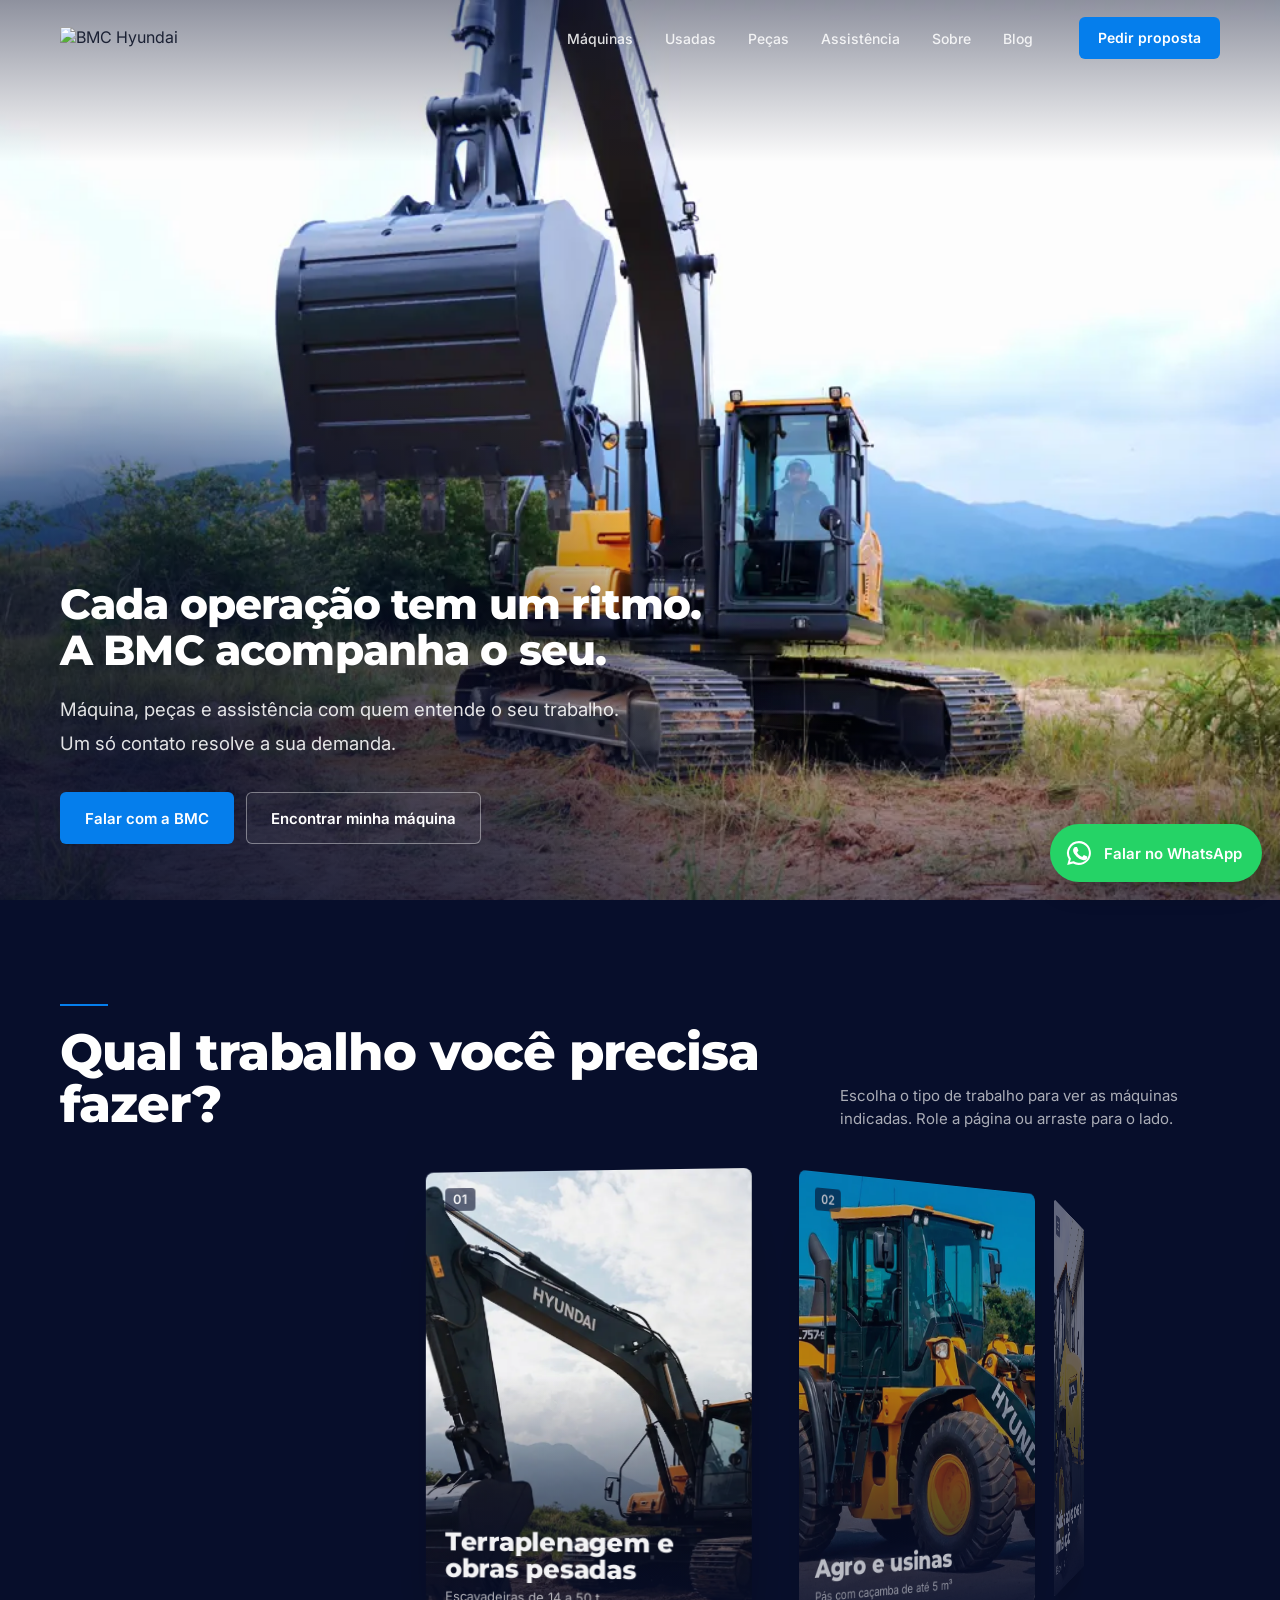
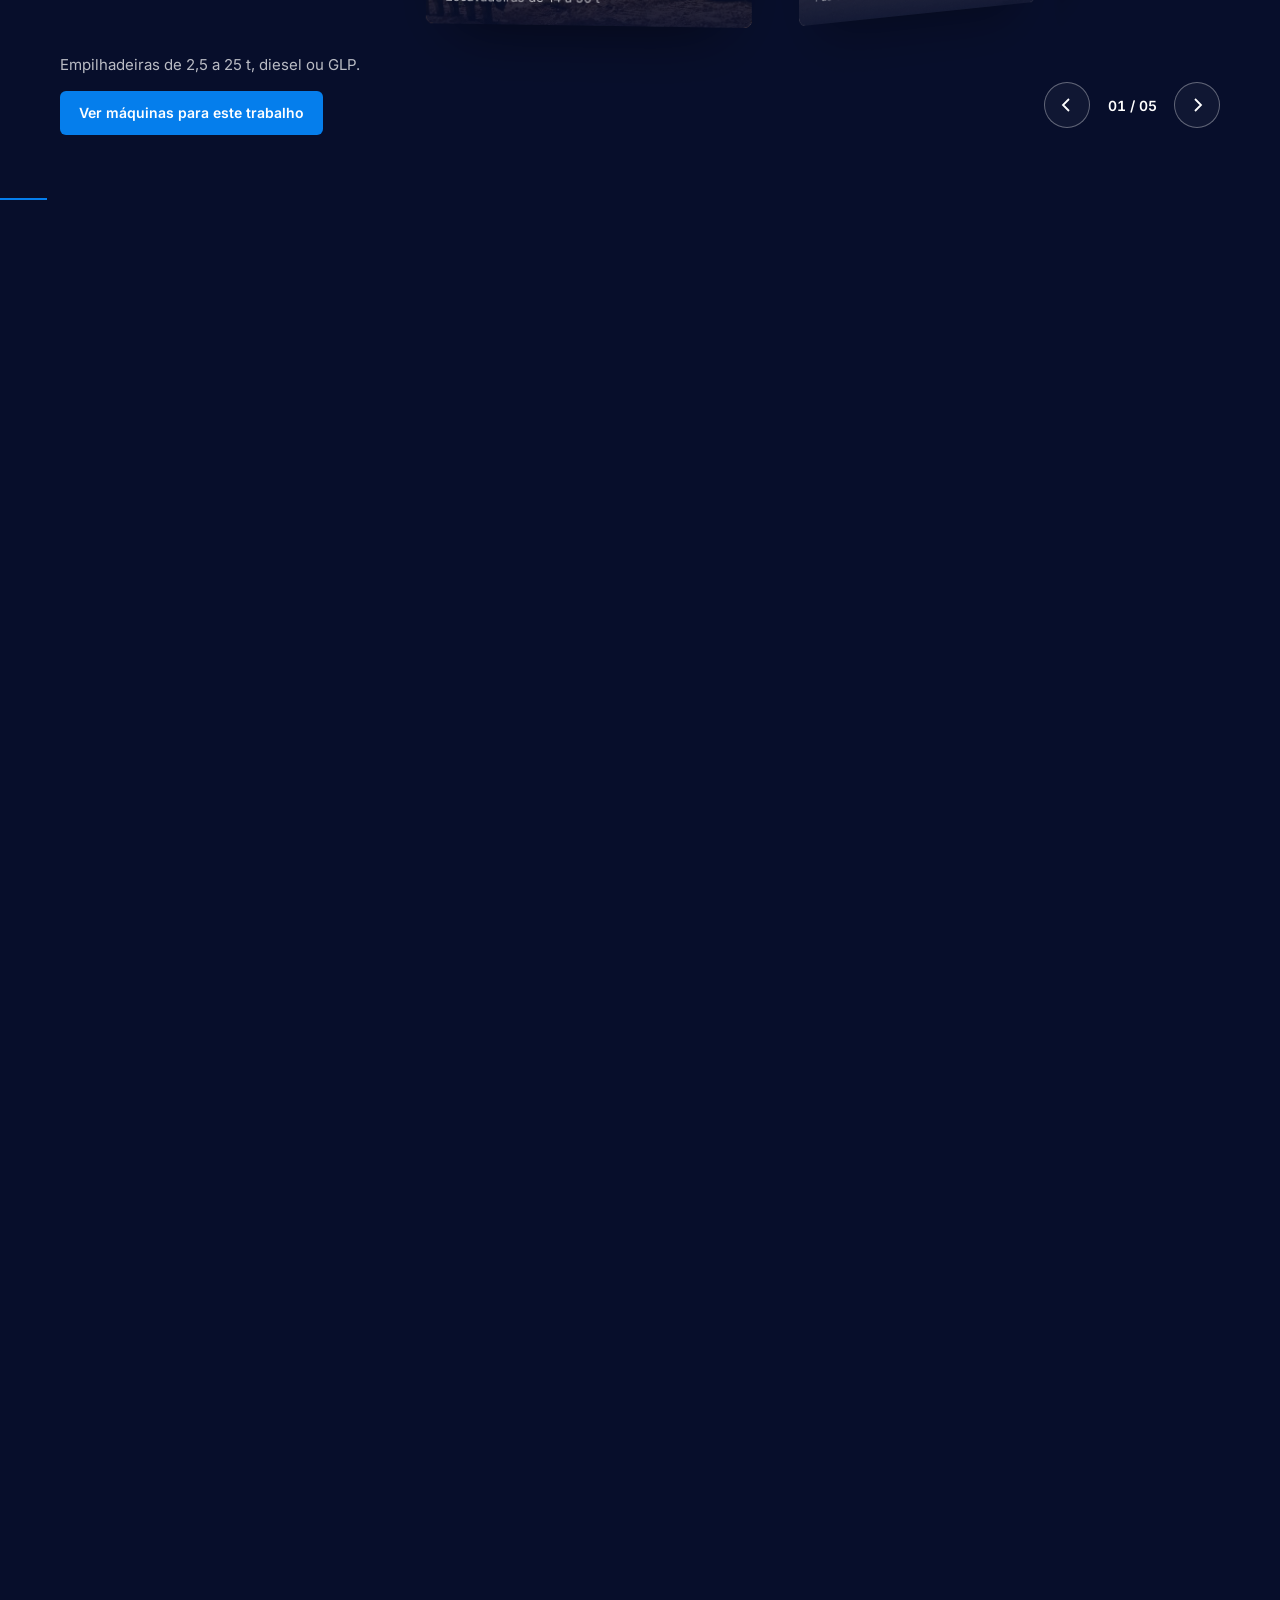
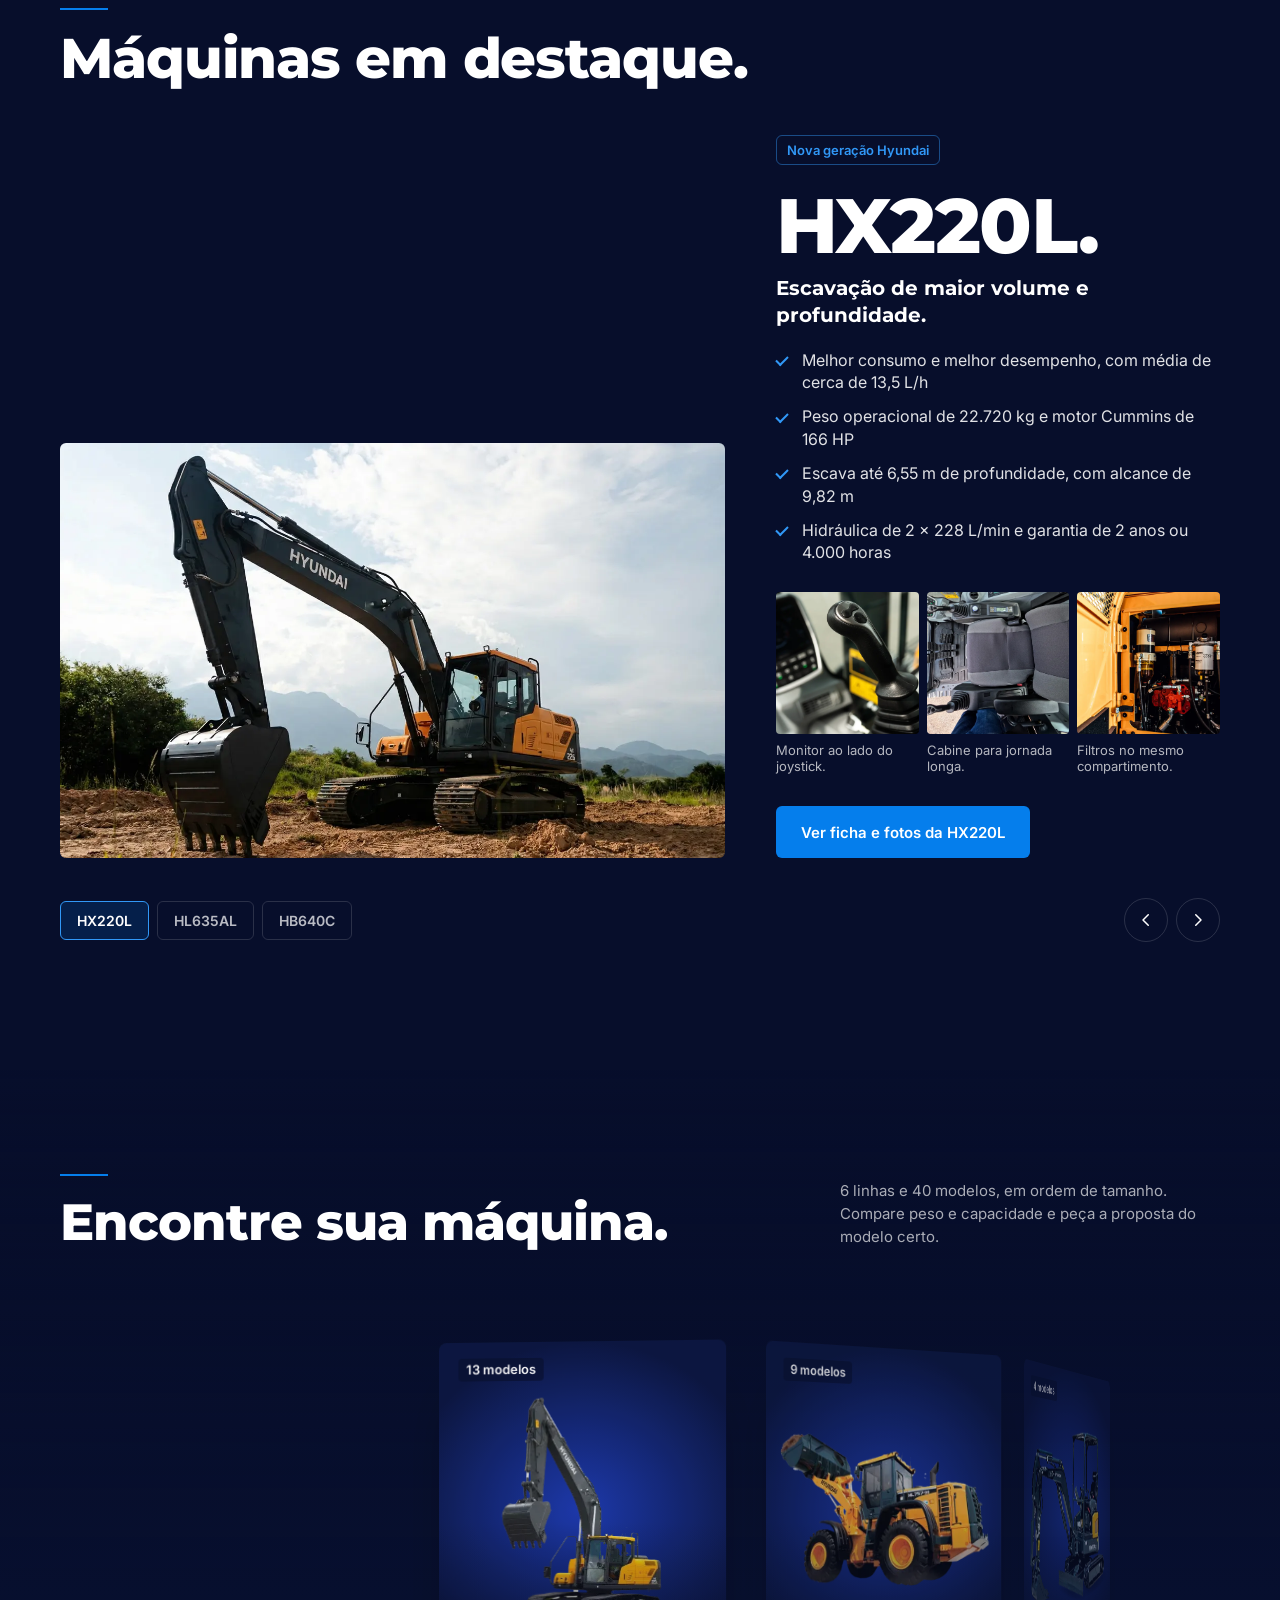
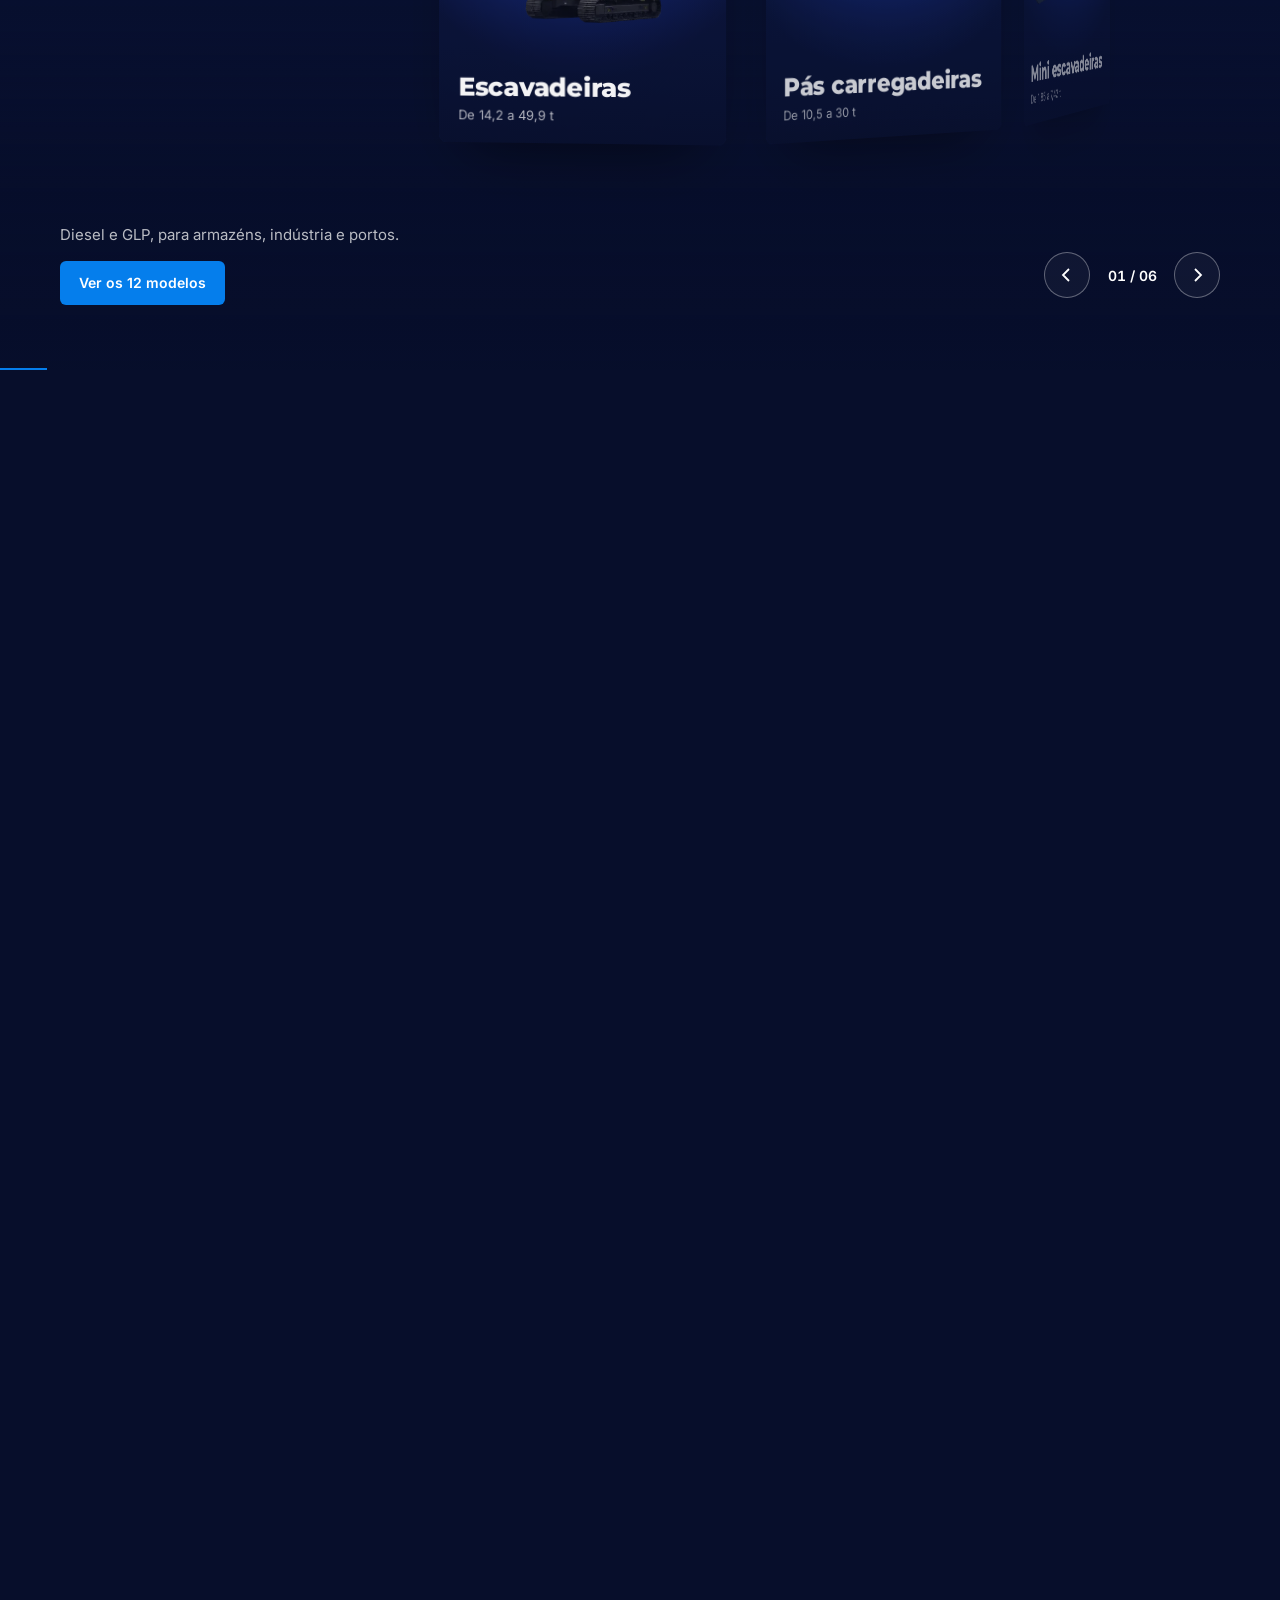
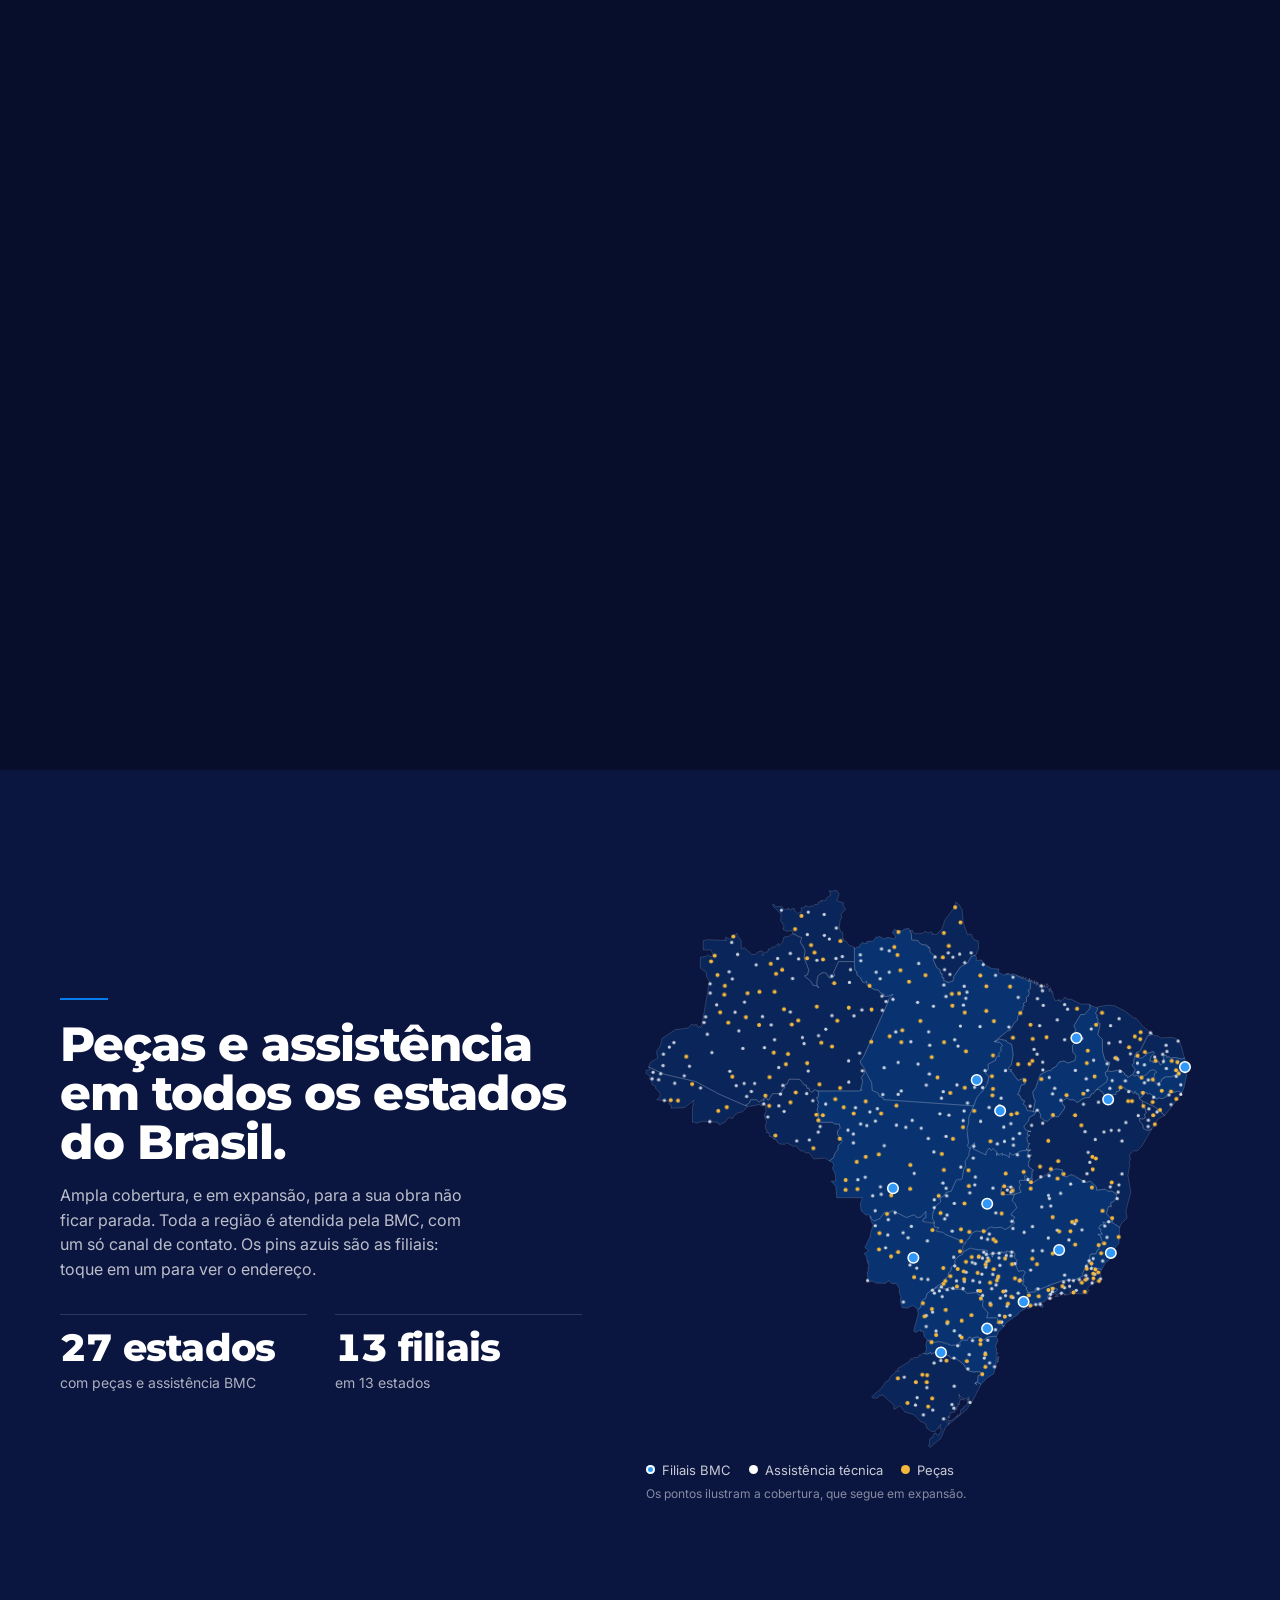
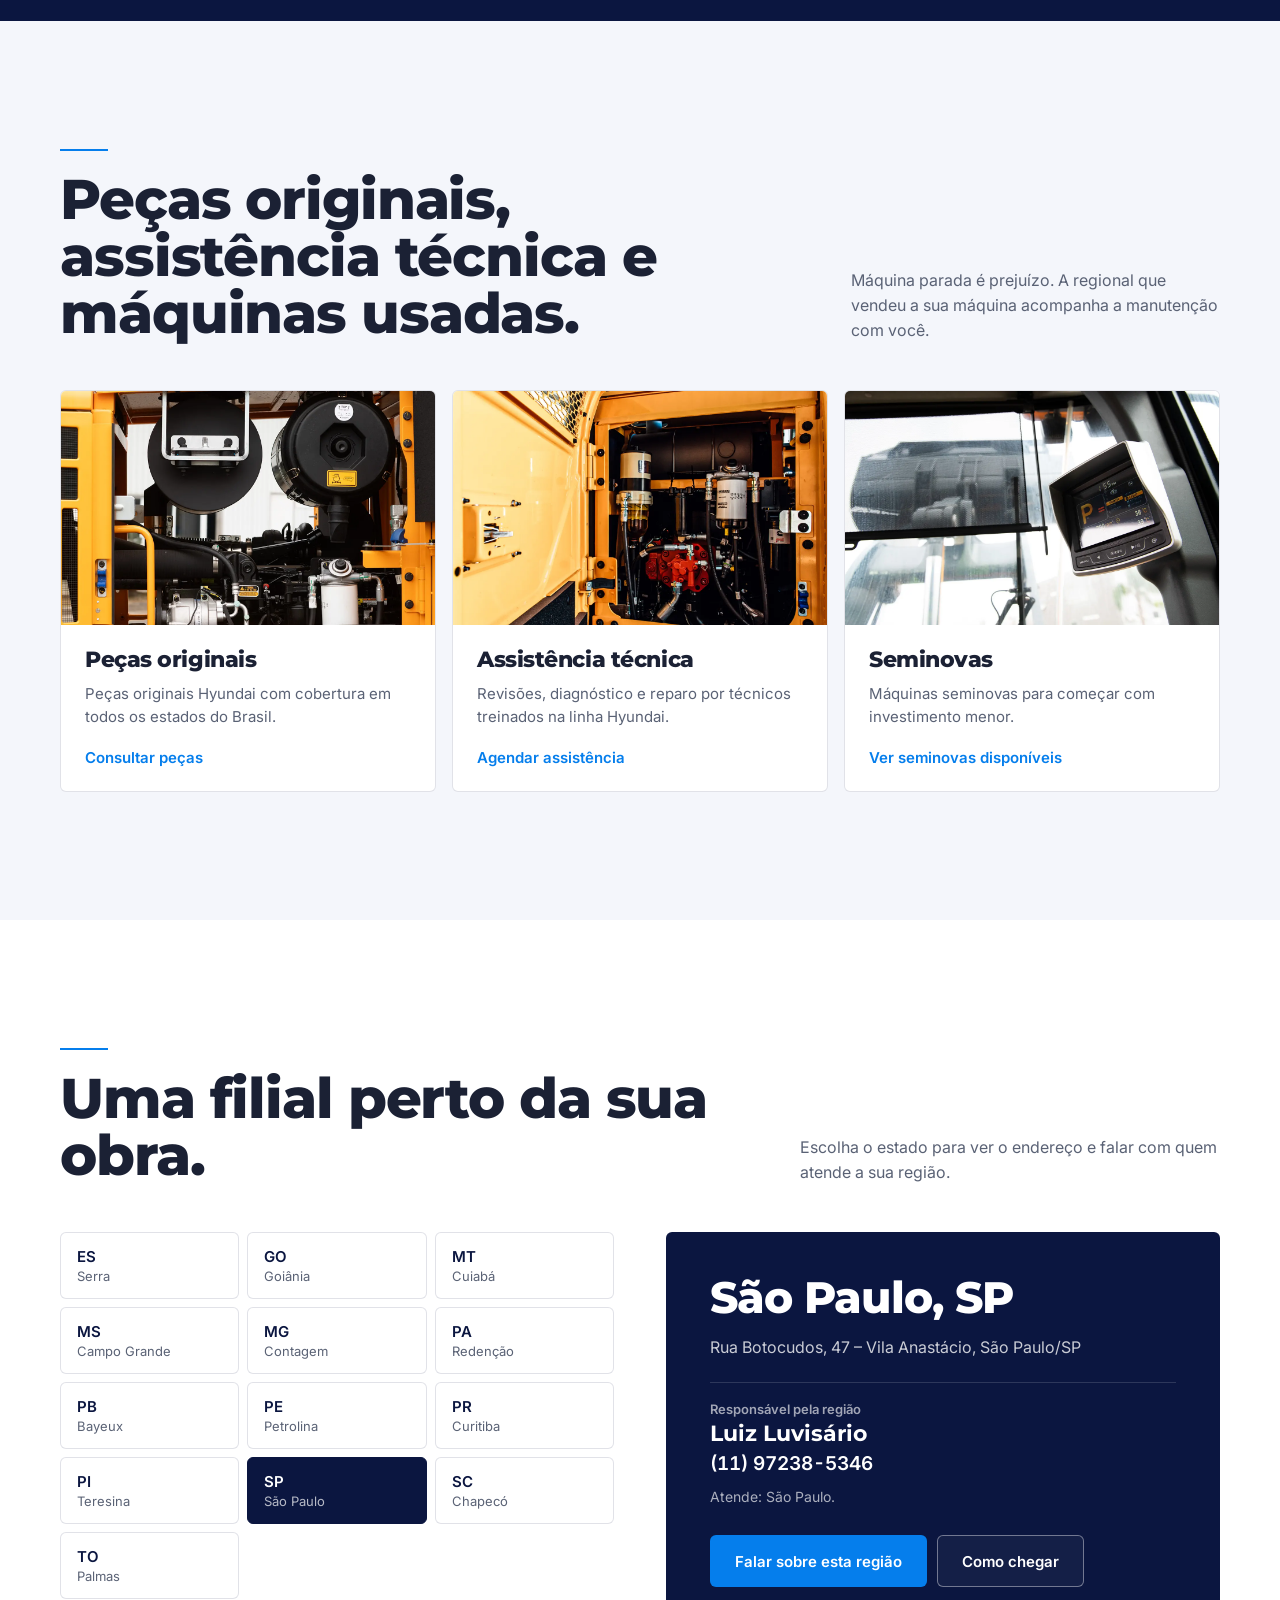
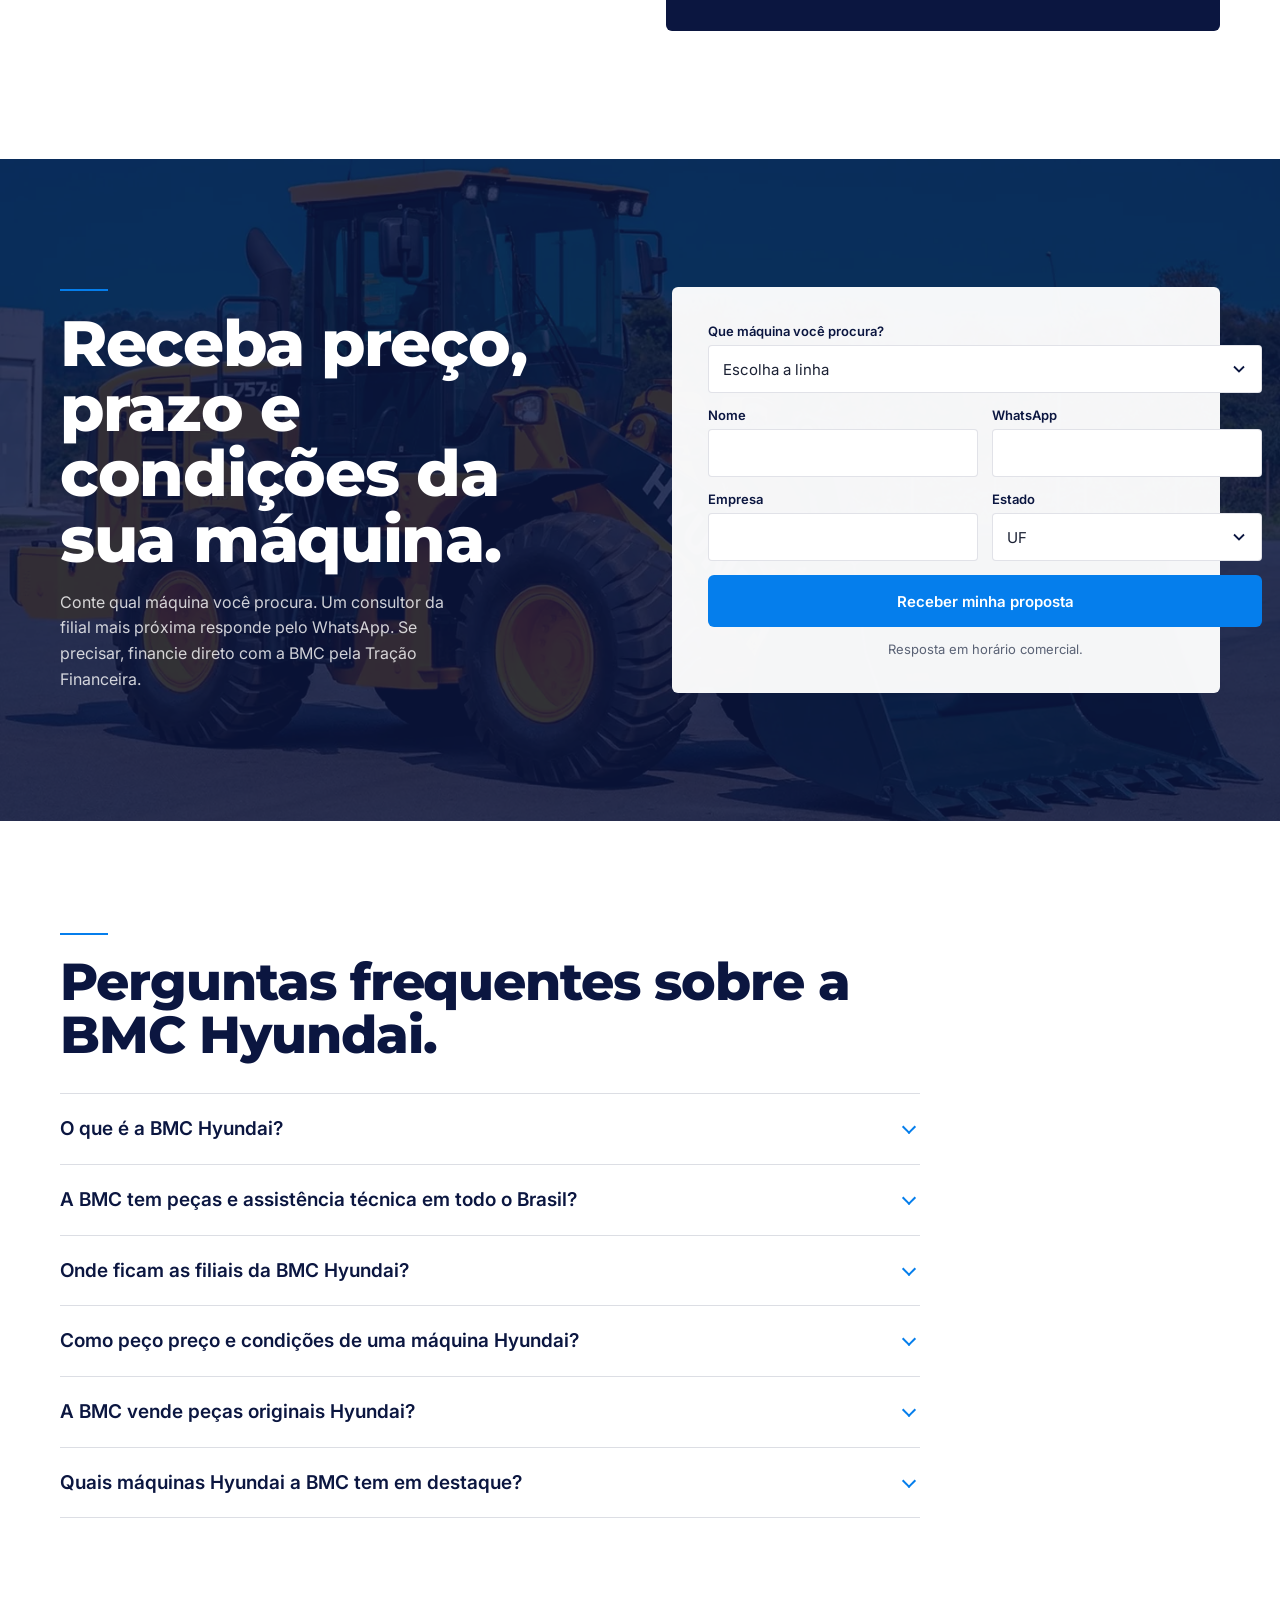
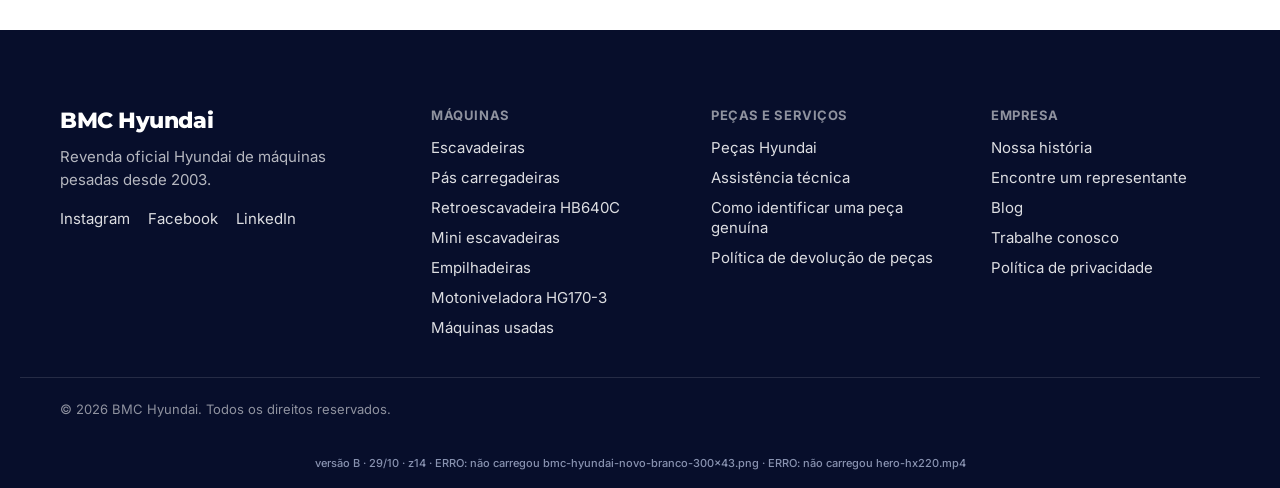
==== commit bbfd546e: "Home B: links do rodapé apontam para as páginas que já ranqueiam e para o localizador de representan" ====
--- a/b/index.html
+++ b/b/index.html
@@ -747,7 +747,7 @@
 
 <section class="faq" id="duvidas" aria-labelledby="bhFaqT"><div class="wrap"><div class="rule"></div><h2 id="bhFaqT">Perguntas frequentes sobre a BMC Hyundai.</h2><div class="faq-l"><details><summary>O que é a BMC Hyundai?</summary><p>A BMC é revenda oficial Hyundai de máquinas pesadas desde 2003. Vende escavadeiras, pás carregadeiras, retroescavadeiras, mini escavadeiras, empilhadeiras e motoniveladora, com peças originais e assistência técnica.</p></details><details><summary>A BMC tem peças e assistência técnica em todo o Brasil?</summary><p>Sim. A BMC tem cobertura de peças e assistência técnica em todos os estados do Brasil e segue ampliando essa cobertura. Em cada região, um responsável é o contato único para resolver a sua demanda.</p></details><details><summary>Onde ficam as filiais da BMC Hyundai?</summary><p>São 13 filiais, em Serra (ES), Goiânia (GO), Cuiabá (MT), Campo Grande (MS), Contagem (MG), Redenção (PA), Bayeux (PB), Petrolina (PE), Curitiba (PR), Teresina (PI), São Paulo (SP), Chapecó (SC) e Palmas (TO).</p></details><details><summary>Como peço preço e condições de uma máquina Hyundai?</summary><p>Preencha o formulário de cotação desta página ou toque em Falar com a BMC. Um consultor da sua região responde pelo WhatsApp, e a BMC também oferece financiamento pela Tração Financeira.</p></details><details><summary>A BMC vende peças originais Hyundai?</summary><p>Sim. A BMC oferece peças originais Hyundai com cobertura em todos os estados do Brasil. O catálogo e o atendimento ficam na página de peças do site.</p></details><details><summary>Quais máquinas Hyundai a BMC tem em destaque?</summary><p>A HX220L, escavadeira de 22 t da nova geração Hyundai, a HL635AL, pá carregadeira, e a HB640C, retroescavadeira de 100 HP. A lista completa de modelos está na seção Encontre sua máquina.</p></details></div></div></section>
 <script type="application/ld+json">{"@context":"https://schema.org","@graph":[{"@type":"Organization","@id":"https://bmchyundai.com.br/#organization","name":"BMC Hyundai","alternateName":"BMC","url":"https://bmchyundai.com.br/","logo":"https://bmchyundai.com.br/wp-content/uploads/2024/08/favicon-bmc-300x300.webp","description":"Revenda oficial Hyundai de máquinas pesadas desde 2003, com peças e assistência técnica em todos os estados do Brasil.","brand":{"@type":"Brand","name":"Hyundai"},"areaServed":{"@type":"Country","name":"Brasil"},"sameAs":["https://www.instagram.com/bmchyundai/","https://www.facebook.com/bmchyundai/","https://br.linkedin.com/company/bmchyundai"]},{"@type":"LocalBusiness","@id":"https://bmchyundai.com.br/#filial-es","name":"BMC Hyundai Serra","parentOrganization":{"@id":"https://bmchyundai.com.br/#organization"},"url":"https://bmchyundai.com.br/#filiais","address":{"@type":"PostalAddress","streetAddress":"Avenida Carapebus, 115 – São Geraldo","addressLocality":"Serra","addressRegion":"ES","addressCountry":"BR"}},{"@type":"LocalBusiness","@id":"https://bmchyundai.com.br/#filial-go","name":"BMC Hyundai Goiânia","parentOrganization":{"@id":"https://bmchyundai.com.br/#organization"},"url":"https://bmchyundai.com.br/#filiais","address":{"@type":"PostalAddress","streetAddress":"Avenida São Francisco, 1447 – Santa Genoveva","addressLocality":"Goiânia","addressRegion":"GO","addressCountry":"BR"}},{"@type":"LocalBusiness","@id":"https://bmchyundai.com.br/#filial-mt","name":"BMC Hyundai Cuiabá","parentOrganization":{"@id":"https://bmchyundai.com.br/#organization"},"url":"https://bmchyundai.com.br/#filiais","address":{"@type":"PostalAddress","streetAddress":"Avenida Ayrton Senna da Silva, 200 – Distrito Industrial","addressLocality":"Cuiabá","addressRegion":"MT","addressCountry":"BR"}},{"@type":"LocalBusiness","@id":"https://bmchyundai.com.br/#filial-ms","name":"BMC Hyundai Campo Grande","parentOrganization":{"@id":"https://bmchyundai.com.br/#organization"},"url":"https://bmchyundai.com.br/#filiais","address":{"@type":"PostalAddress","streetAddress":"Avenida Gury Marques, 5532 – Jardim Monumento","addressLocality":"Campo Grande","addressRegion":"MS","addressCountry":"BR"}},{"@type":"LocalBusiness","@id":"https://bmchyundai.com.br/#filial-mg","name":"BMC Hyundai Contagem","parentOrganization":{"@id":"https://bmchyundai.com.br/#organization"},"url":"https://bmchyundai.com.br/#filiais","address":{"@type":"PostalAddress","streetAddress":"Rodovia BR-381, 1000 – Inconfidentes","addressLocality":"Contagem","addressRegion":"MG","addressCountry":"BR"}},{"@type":"LocalBusiness","@id":"https://bmchyundai.com.br/#filial-pa","name":"BMC Hyundai Redenção","parentOrganization":{"@id":"https://bmchyundai.com.br/#organization"},"url":"https://bmchyundai.com.br/#filiais","address":{"@type":"PostalAddress","streetAddress":"Avenida Brasil, S/N, Quadra 114, Lotes 13 e 14 – Alto Paraná","addressLocality":"Redenção","addressRegion":"PA","addressCountry":"BR"}},{"@type":"LocalBusiness","@id":"https://bmchyundai.com.br/#filial-pb","name":"BMC Hyundai Bayeux","parentOrganization":{"@id":"https://bmchyundai.com.br/#organization"},"url":"https://bmchyundai.com.br/#filiais","address":{"@type":"PostalAddress","streetAddress":"Av. Francisco Marques da Fonseca, 340, Sala M – Rio do Meio","addressLocality":"Bayeux","addressRegion":"PB","addressCountry":"BR"}},{"@type":"LocalBusiness","@id":"https://bmchyundai.com.br/#filial-pe","name":"BMC Hyundai Petrolina","parentOrganization":{"@id":"https://bmchyundai.com.br/#organization"},"url":"https://bmchyundai.com.br/#filiais","address":{"@type":"PostalAddress","streetAddress":"Rua Arcoverde, 128 – Atrás da Banca","addressLocality":"Petrolina","addressRegion":"PE","addressCountry":"BR"}},{"@type":"LocalBusiness","@id":"https://bmchyundai.com.br/#filial-pr","name":"BMC Hyundai Curitiba","parentOrganization":{"@id":"https://bmchyundai.com.br/#organization"},"url":"https://bmchyundai.com.br/#filiais","address":{"@type":"PostalAddress","streetAddress":"Rua Mandaguaçu, 28 – Sítio Cercado","addressLocality":"Curitiba","addressRegion":"PR","addressCountry":"BR"}},{"@type":"LocalBusiness","@id":"https://bmchyundai.com.br/#filial-pi","name":"BMC Hyundai Teresina","parentOrganization":{"@id":"https://bmchyundai.com.br/#organization"},"url":"https://bmchyundai.com.br/#filiais","address":{"@type":"PostalAddress","streetAddress":"Av. Prefeito Wall Ferraz, 11133, Sala 03 – Santo Antônio","addressLocality":"Teresina","addressRegion":"PI","addressCountry":"BR"}},{"@type":"LocalBusiness","@id":"https://bmchyundai.com.br/#filial-sp","name":"BMC Hyundai São Paulo","parentOrganization":{"@id":"https://bmchyundai.com.br/#organization"},"url":"https://bmchyundai.com.br/#filiais","address":{"@type":"PostalAddress","streetAddress":"Rua Botocudos, 47 – Vila Anastácio","addressLocality":"São Paulo","addressRegion":"SP","addressCountry":"BR"}},{"@type":"LocalBusiness","@id":"https://bmchyundai.com.br/#filial-sc","name":"BMC Hyundai Chapecó","parentOrganization":{"@id":"https://bmchyundai.com.br/#organization"},"url":"https://bmchyundai.com.br/#filiais","address":{"@type":"PostalAddress","streetAddress":"Av. Pedro Giordano Cella, 224-D","addressLocality":"Chapecó","addressRegion":"SC","addressCountry":"BR"}},{"@type":"LocalBusiness","@id":"https://bmchyundai.com.br/#filial-to","name":"BMC Hyundai Palmas","parentOrganization":{"@id":"https://bmchyundai.com.br/#organization"},"url":"https://bmchyundai.com.br/#filiais","address":{"@type":"PostalAddress","streetAddress":"Quadra ASR-SE 95 (912 Sul), Alameda 7, Lote 05A – Plano Diretor Sul","addressLocality":"Palmas","addressRegion":"TO","addressCountry":"BR"}},{"@type":"FAQPage","@id":"https://bmchyundai.com.br/#faq","mainEntity":[{"@type":"Question","name":"O que é a BMC Hyundai?","acceptedAnswer":{"@type":"Answer","text":"A BMC é revenda oficial Hyundai de máquinas pesadas desde 2003. Vende escavadeiras, pás carregadeiras, retroescavadeiras, mini escavadeiras, empilhadeiras e motoniveladora, com peças originais e assistência técnica."}},{"@type":"Question","name":"A BMC tem peças e assistência técnica em todo o Brasil?","acceptedAnswer":{"@type":"Answer","text":"Sim. A BMC tem cobertura de peças e assistência técnica em todos os estados do Brasil e segue ampliando essa cobertura. Em cada região, um responsável é o contato único para resolver a sua demanda."}},{"@type":"Question","name":"Onde ficam as filiais da BMC Hyundai?","acceptedAnswer":{"@type":"Answer","text":"São 13 filiais, em Serra (ES), Goiânia (GO), Cuiabá (MT), Campo Grande (MS), Contagem (MG), Redenção (PA), Bayeux (PB), Petrolina (PE), Curitiba (PR), Teresina (PI), São Paulo (SP), Chapecó (SC) e Palmas (TO)."}},{"@type":"Question","name":"Como peço preço e condições de uma máquina Hyundai?","acceptedAnswer":{"@type":"Answer","text":"Preencha o formulário de cotação desta página ou toque em Falar com a BMC. Um consultor da sua região responde pelo WhatsApp, e a BMC também oferece financiamento pela Tração Financeira."}},{"@type":"Question","name":"A BMC vende peças originais Hyundai?","acceptedAnswer":{"@type":"Answer","text":"Sim. A BMC oferece peças originais Hyundai com cobertura em todos os estados do Brasil. O catálogo e o atendimento ficam na página de peças do site."}},{"@type":"Question","name":"Quais máquinas Hyundai a BMC tem em destaque?","acceptedAnswer":{"@type":"Answer","text":"A HX220L, escavadeira de 22 t da nova geração Hyundai, a HL635AL, pá carregadeira, e a HB640C, retroescavadeira de 100 HP. A lista completa de modelos está na seção Encontre sua máquina."}}]}]}</script>
-<footer class="foot"><div class="wrap foot-g"><div class="foot-brand"><b>BMC Hyundai</b><p>Revenda oficial Hyundai de máquinas pesadas desde 2003.</p><div class="foot-soc"><a href="https://www.instagram.com/bmchyundai/" target="_blank" rel="noopener">Instagram</a><a href="https://www.facebook.com/bmchyundai/" target="_blank" rel="noopener">Facebook</a><a href="https://br.linkedin.com/company/bmchyundai" target="_blank" rel="noopener">LinkedIn</a></div></div><nav aria-label="Máquinas"><h3>Máquinas</h3><ul><li><a href="https://bmchyundai.com.br/escavadeiras/">Escavadeiras</a></li><li><a href="https://bmchyundai.com.br/pas-carregadeiras/">Pás carregadeiras</a></li><li><a href="https://bmchyundai.com.br/maquina/retroescavadeira-hb640c-2/">Retroescavadeira HB640C</a></li><li><a href="https://bmchyundai.com.br/mini-escavadeiras/">Mini escavadeiras</a></li><li><a href="https://bmchyundai.com.br/empilhadeiras/">Empilhadeiras</a></li><li><a href="https://bmchyundai.com.br/maquina/motoniveladora-hg170-3/">Motoniveladora HG170-3</a></li><li><a href="https://www.pesadosonline.com.br/">Máquinas usadas</a></li></ul></nav><nav aria-label="Peças e serviços"><h3>Peças e serviços</h3><ul><li><a href="https://bmchyundai.com.br/pecas-hyundai/">Peças Hyundai</a></li><li><a href="https://sabservicos.com.br">Assistência técnica</a></li><li><a href="https://bmchyundai.com.br/politica-de-devolucao-de-pecas-bmc/">Política de devolução de peças</a></li></ul></nav><nav aria-label="Empresa"><h3>Empresa</h3><ul><li><a href="https://bmchyundai.com.br/nossa-historia/">Nossa história</a></li><li><a href="https://bmchyundai.com.br/blog/">Blog</a></li><li><a href="https://bmchyundai.gupy.io/">Trabalhe conosco</a></li><li><a href="https://bmchyundai.com.br/politica-de-privacidade/">Política de privacidade</a></li></ul></nav></div><div class="wrap foot-b"><small>© 2026 BMC Hyundai. Todos os direitos reservados.</small></div></footer>
+<footer class="foot"><div class="wrap foot-g"><div class="foot-brand"><b>BMC Hyundai</b><p>Revenda oficial Hyundai de máquinas pesadas desde 2003.</p><div class="foot-soc"><a href="https://www.instagram.com/bmchyundai/" target="_blank" rel="noopener">Instagram</a><a href="https://www.facebook.com/bmchyundai/" target="_blank" rel="noopener">Facebook</a><a href="https://br.linkedin.com/company/bmchyundai" target="_blank" rel="noopener">LinkedIn</a></div></div><nav aria-label="Máquinas"><h3>Máquinas</h3><ul><li><a href="https://bmchyundai.com.br/escavadeiras-hyundai/">Escavadeiras</a></li><li><a href="https://bmchyundai.com.br/pas-carregadeiras/">Pás carregadeiras</a></li><li><a href="https://bmchyundai.com.br/maquina/retroescavadeira-hb640c-2/">Retroescavadeira HB640C</a></li><li><a href="https://bmchyundai.com.br/mini-escavadeiras/">Mini escavadeiras</a></li><li><a href="https://bmchyundai.com.br/maquina/empilhadeiras-hyundai/">Empilhadeiras</a></li><li><a href="https://bmchyundai.com.br/maquina/motoniveladora-hg170-3/">Motoniveladora HG170-3</a></li><li><a href="https://www.pesadosonline.com.br/">Máquinas usadas</a></li></ul></nav><nav aria-label="Peças e serviços"><h3>Peças e serviços</h3><ul><li><a href="https://bmchyundai.com.br/pecas-hyundai/">Peças Hyundai</a></li><li><a href="https://sabservicos.com.br">Assistência técnica</a></li><li><a href="https://bmchyundai.com.br/como-identificar-se-uma-peca-hyundai-e-genuina-ou-nao/">Como identificar uma peça genuína</a></li><li><a href="https://bmchyundai.com.br/politica-de-devolucao-de-pecas-bmc/">Política de devolução de peças</a></li></ul></nav><nav aria-label="Empresa"><h3>Empresa</h3><ul><li><a href="https://bmchyundai.com.br/nossa-historia/">Nossa história</a></li><li><a href="https://bmchyundai.com.br/encontre-um-representante/">Encontre um representante</a></li><li><a href="https://bmchyundai.com.br/blog/">Blog</a></li><li><a href="https://bmchyundai.gupy.io/">Trabalhe conosco</a></li><li><a href="https://bmchyundai.com.br/politica-de-privacidade/">Política de privacidade</a></li></ul></nav></div><div class="wrap foot-b"><small>© 2026 BMC Hyundai. Todos os direitos reservados.</small></div></footer>
 <button class="waf" id="bhWaFab" type="button" aria-label="Falar com a BMC no WhatsApp"><svg width="30" height="30" viewBox="0 0 32 32" aria-hidden="true"><path fill="#fff" d="M16 3.2A12.8 12.8 0 0 0 5.1 22.7L3.4 28.8l6.3-1.6A12.8 12.8 0 1 0 16 3.2Zm0 2.3a10.5 10.5 0 1 1-5.5 19.4l-.4-.2-3.7 1 1-3.6-.3-.4A10.5 10.5 0 0 1 16 5.5Z"/><path fill="#fff" d="M12 9.6c-.3 0-.7 0-1 .5-.4.4-1.3 1.3-1.3 3.1s1.3 3.6 1.5 3.9c.2.2 2.6 4.1 6.4 5.6 3.1 1.2 3.8 1 4.5.9.7-.1 2.2-.9 2.5-1.8.3-.9.3-1.6.2-1.8-.1-.2-.3-.3-.7-.5l-2.4-1.2c-.3-.1-.6-.2-.8.2l-1.1 1.4c-.2.2-.4.3-.8.1-.4-.2-1.5-.6-2.9-1.8-1.1-1-1.8-2.1-2-2.5-.2-.4 0-.6.2-.8l.6-.7c.2-.2.2-.4.4-.6.1-.2 0-.5 0-.6l-1.1-2.7c-.3-.7-.6-.6-.8-.6H12Z"/></svg><span>Falar no WhatsApp</span></button>
 <div class="wam" id="bhWa" role="dialog" aria-modal="true" aria-labelledby="bhWaT" hidden>
   <div class="wam-box">
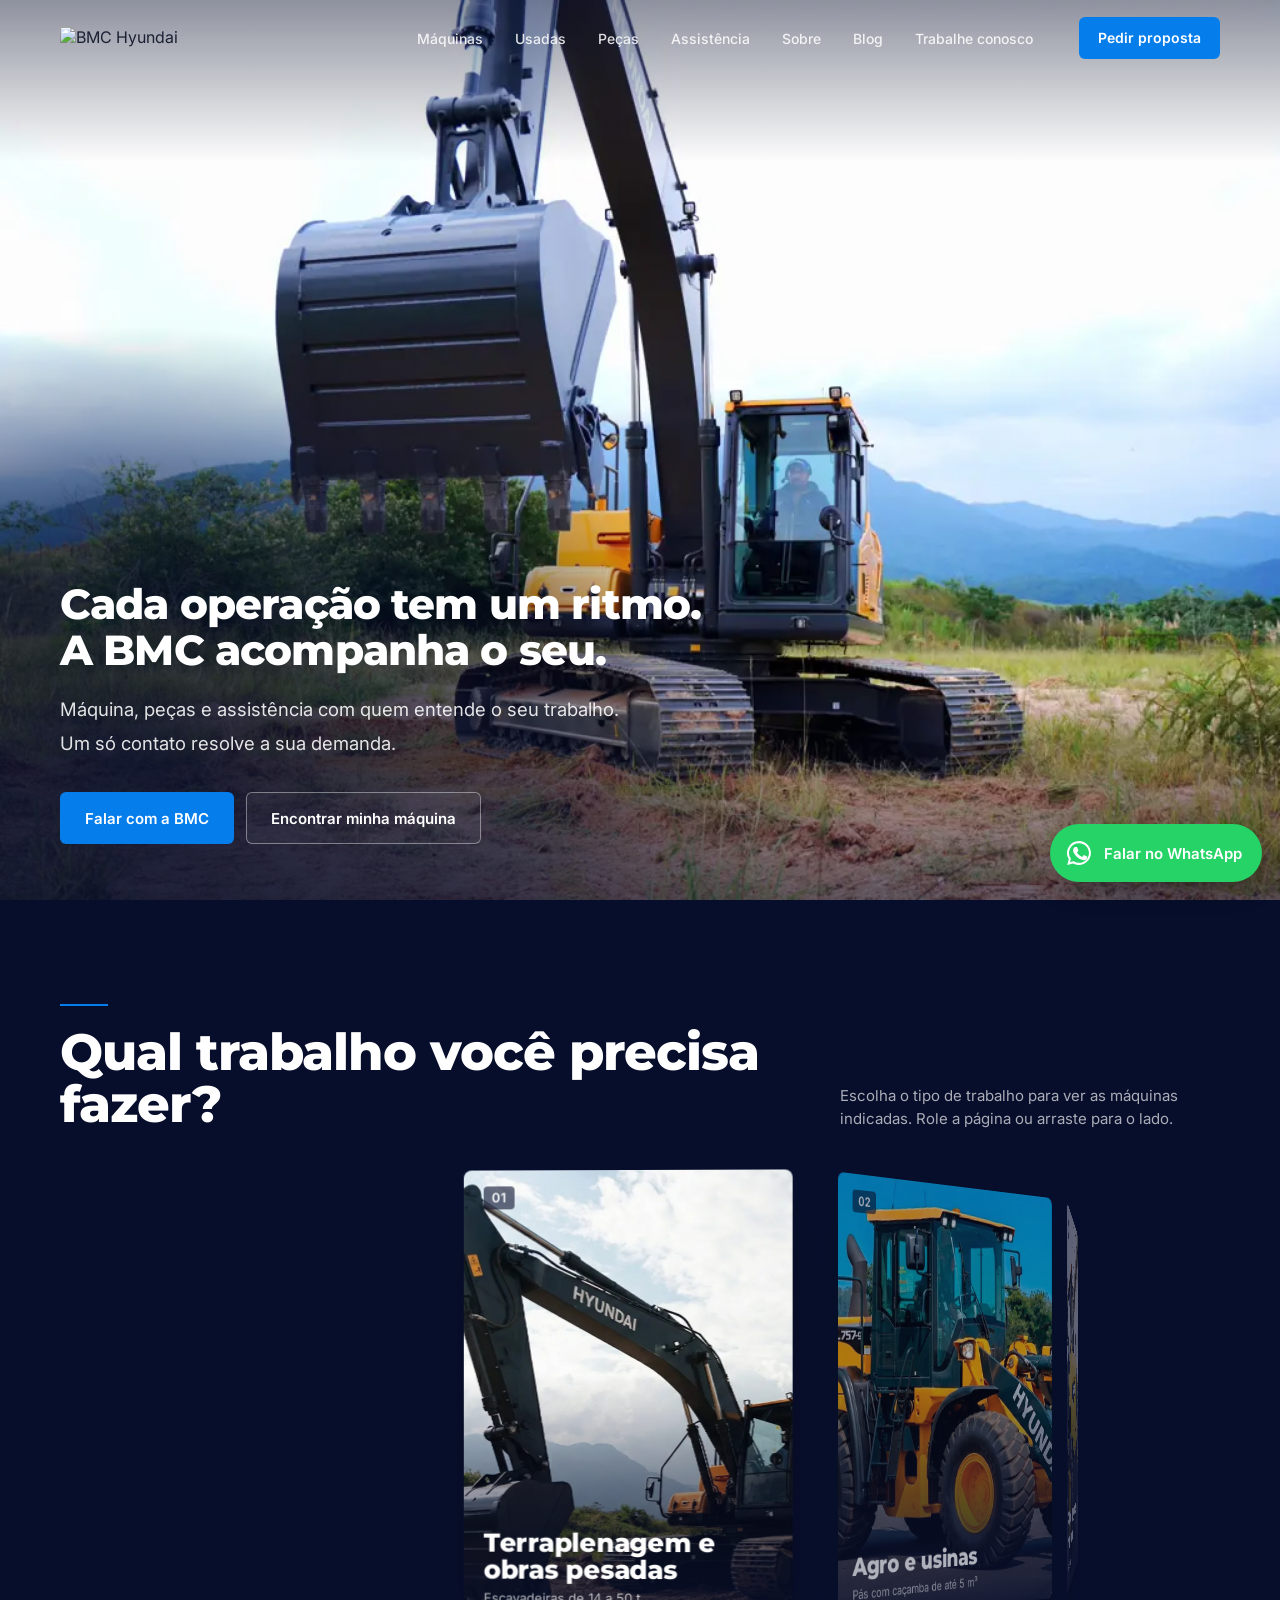
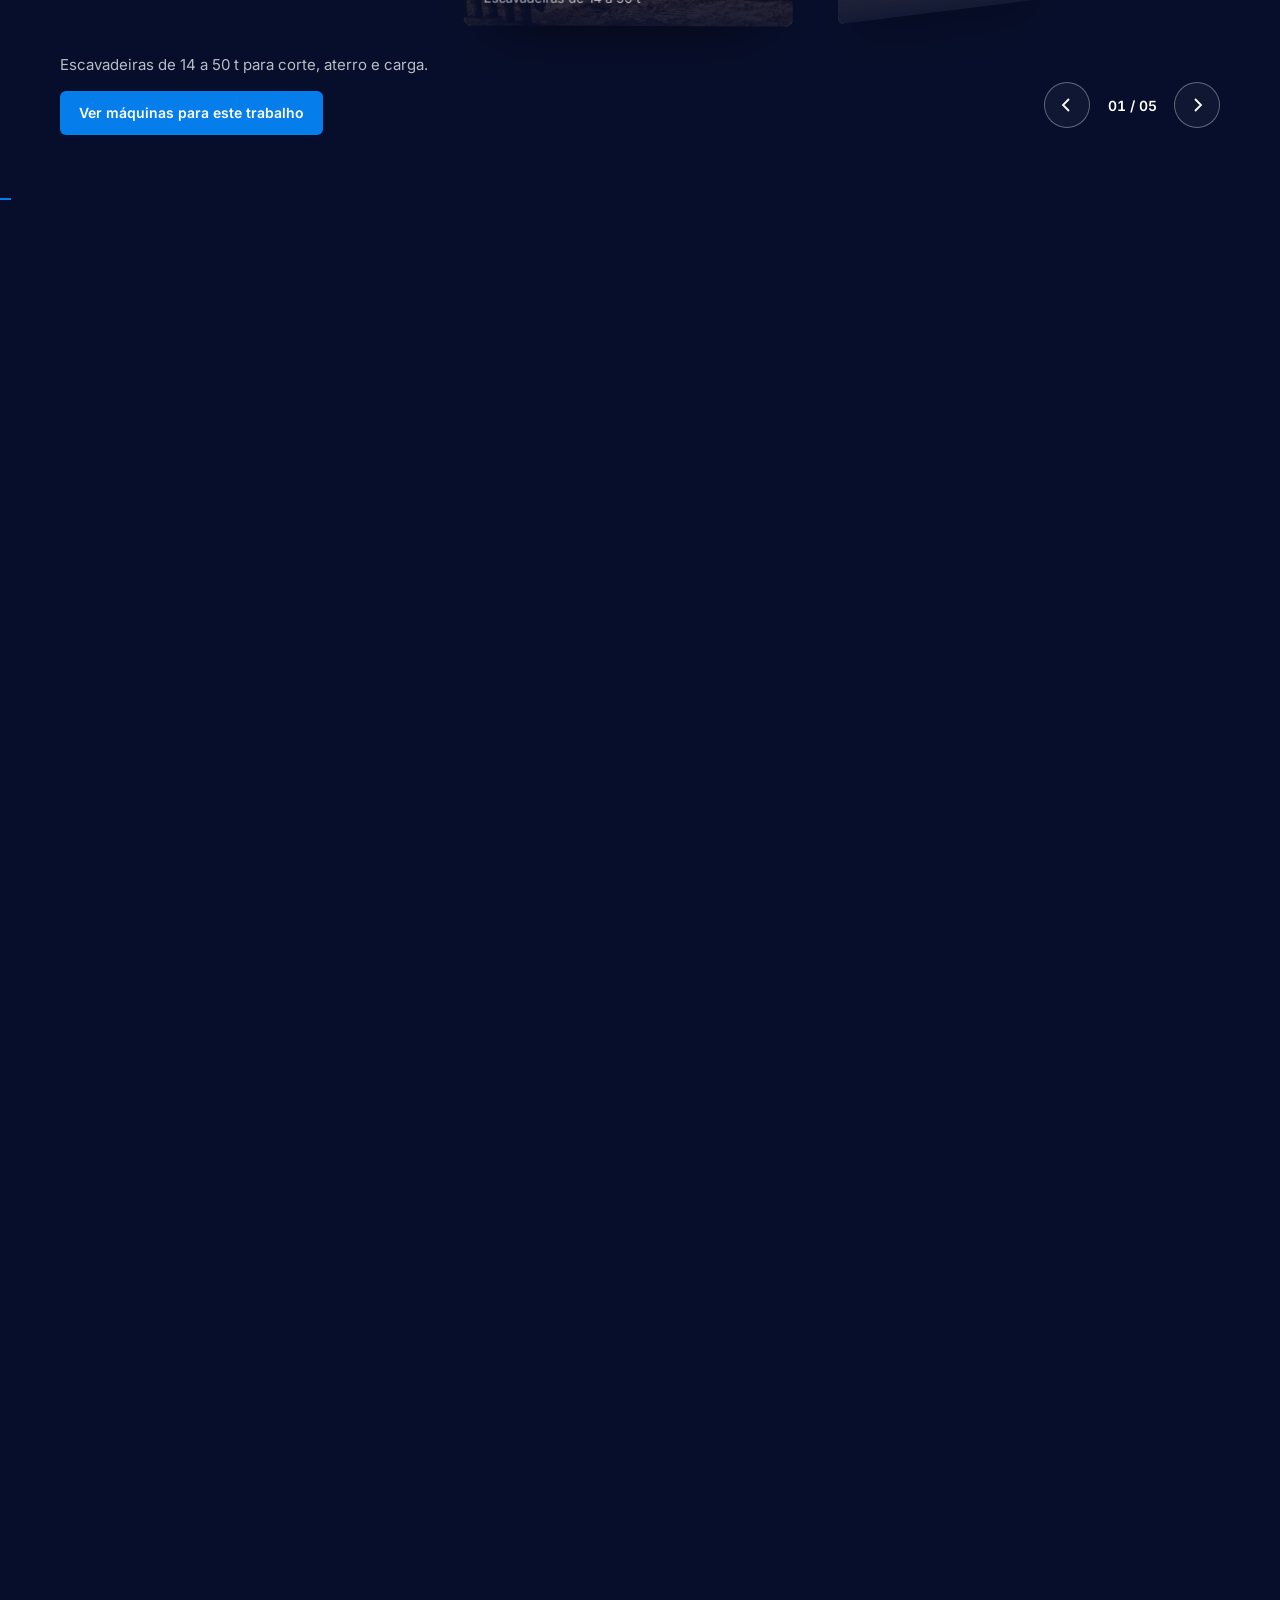
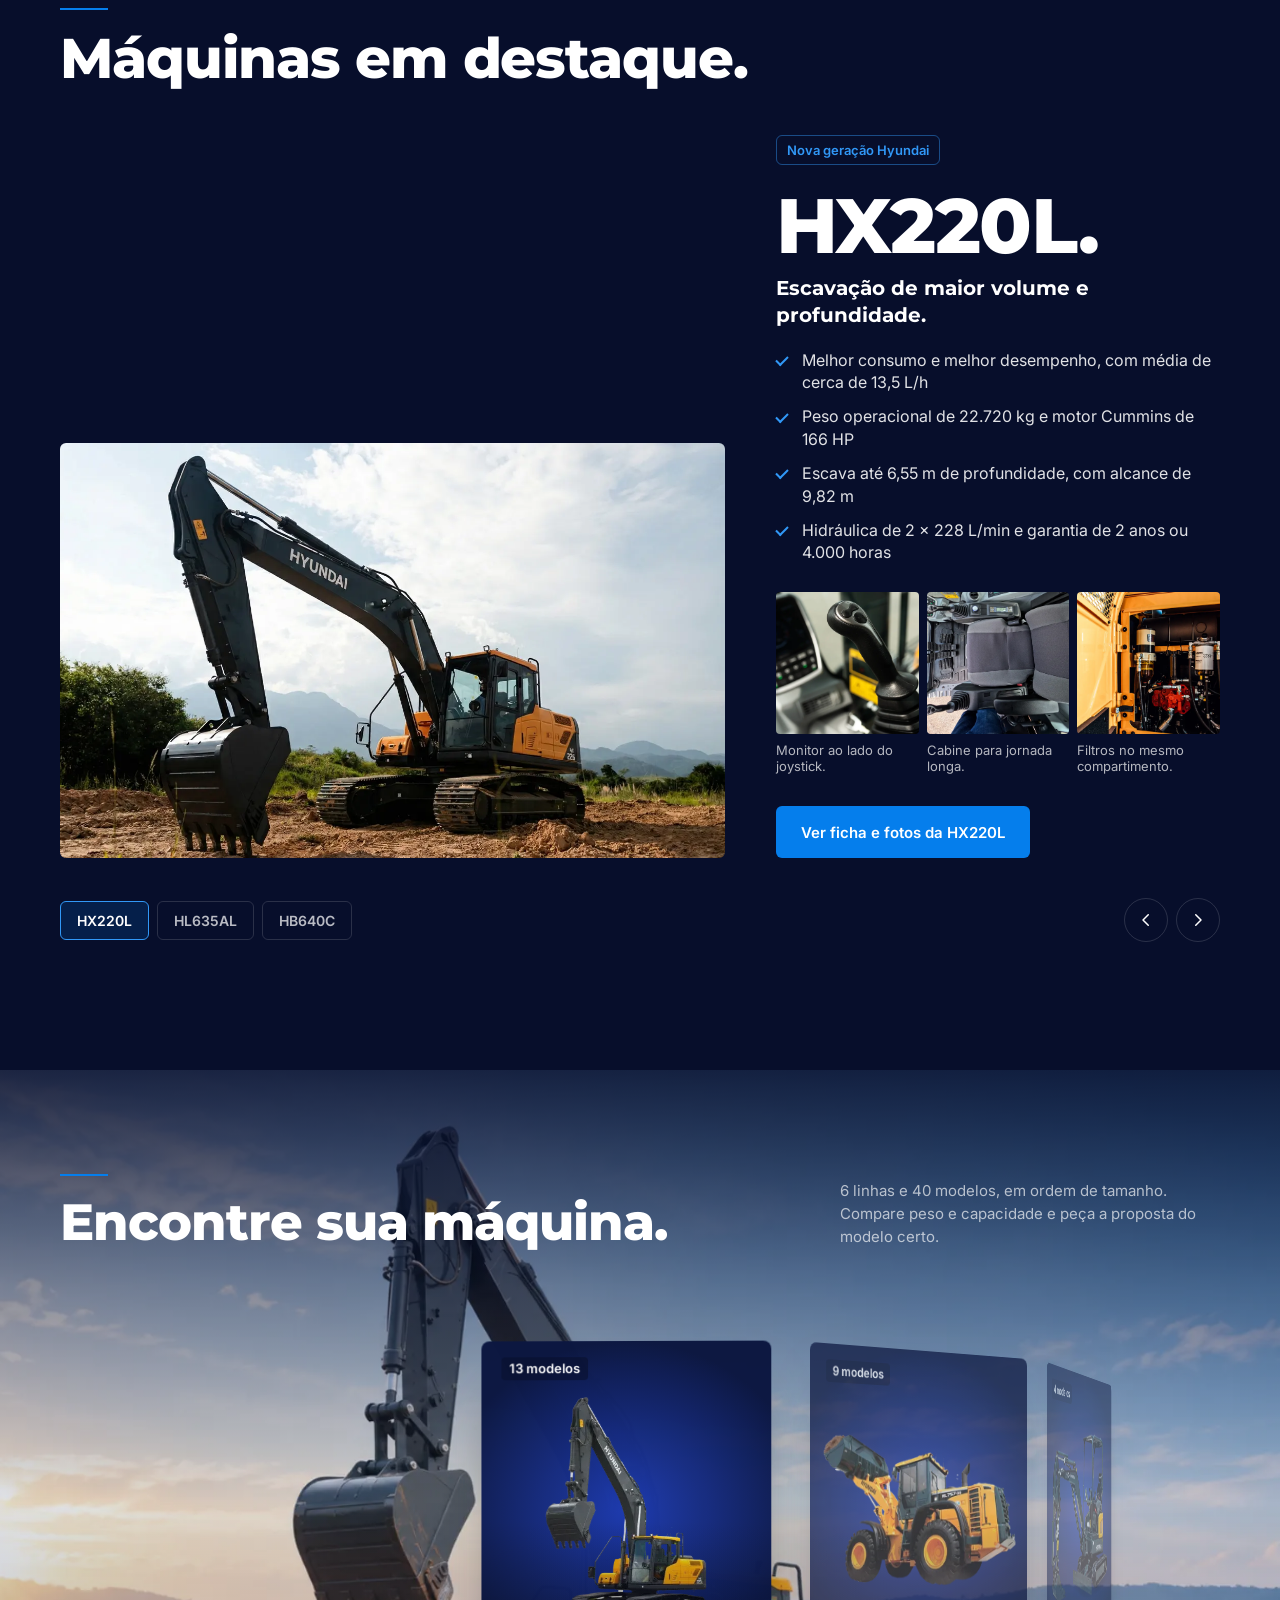
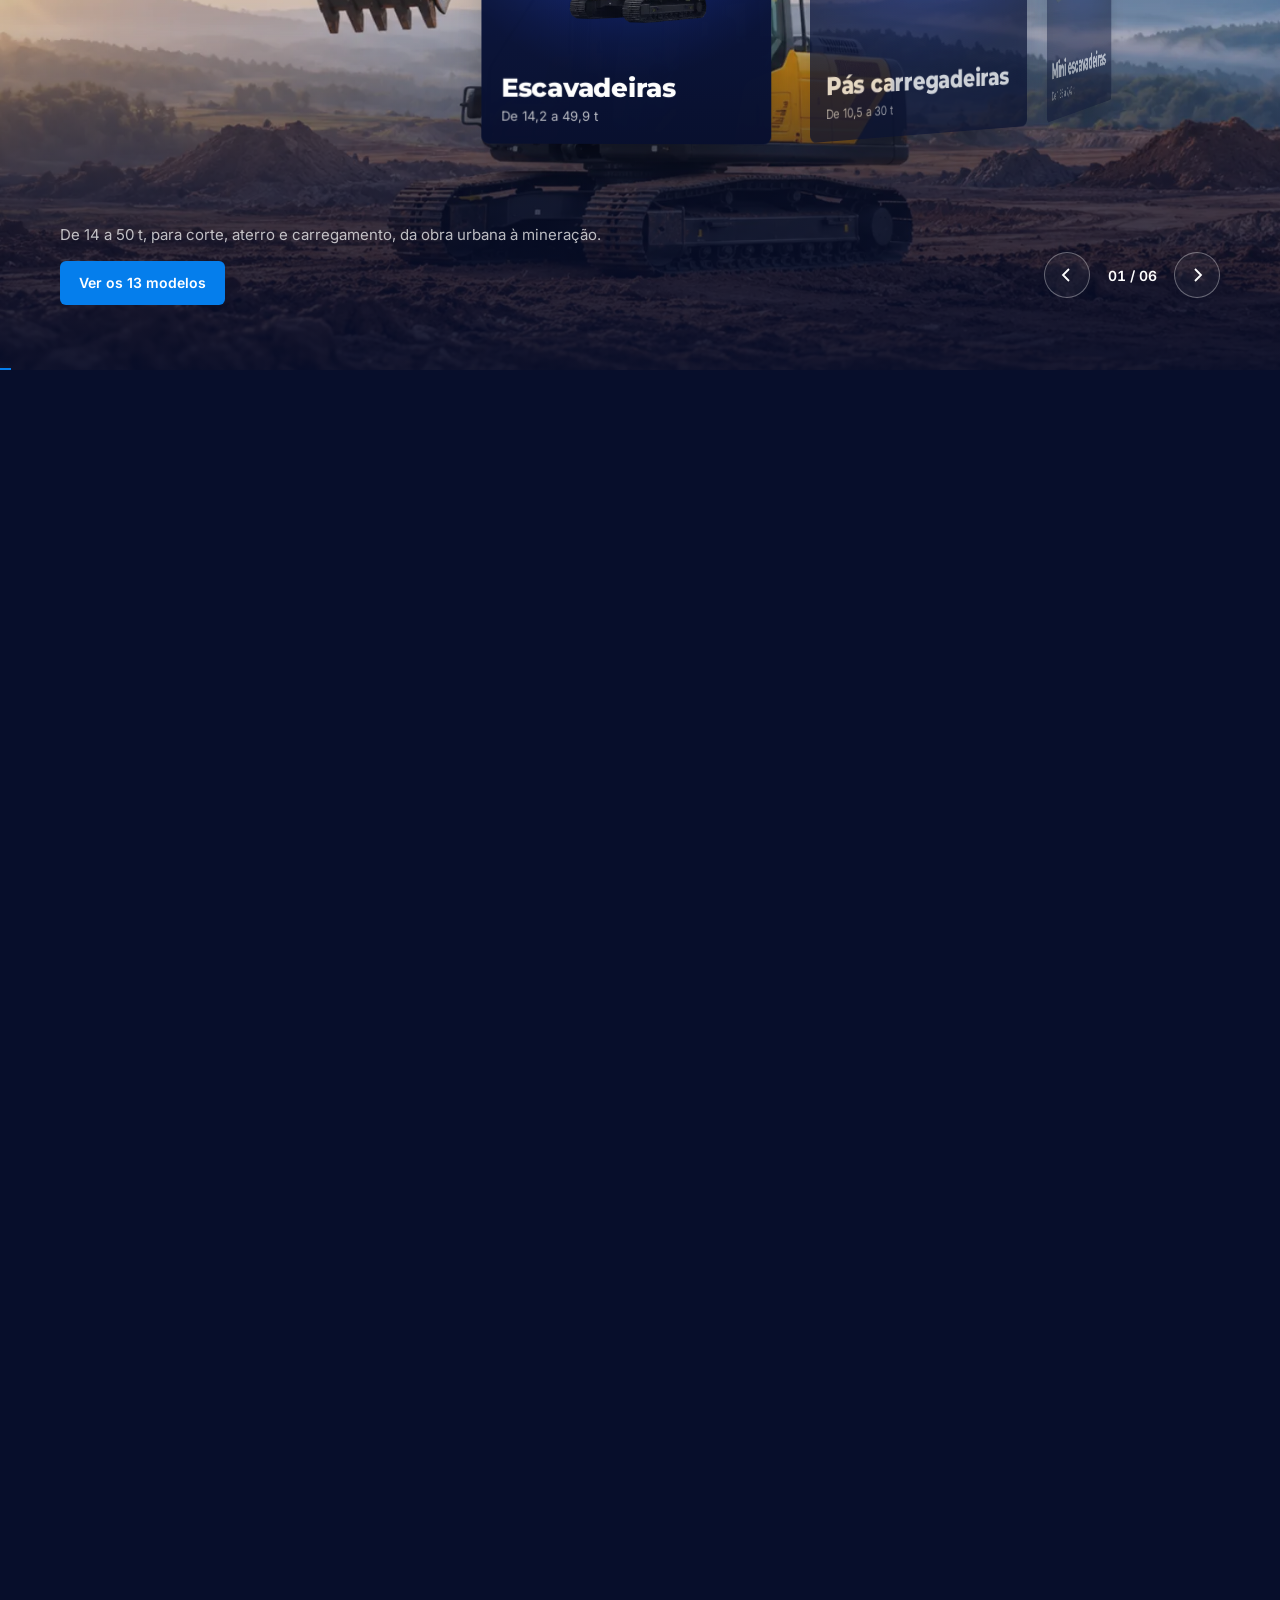
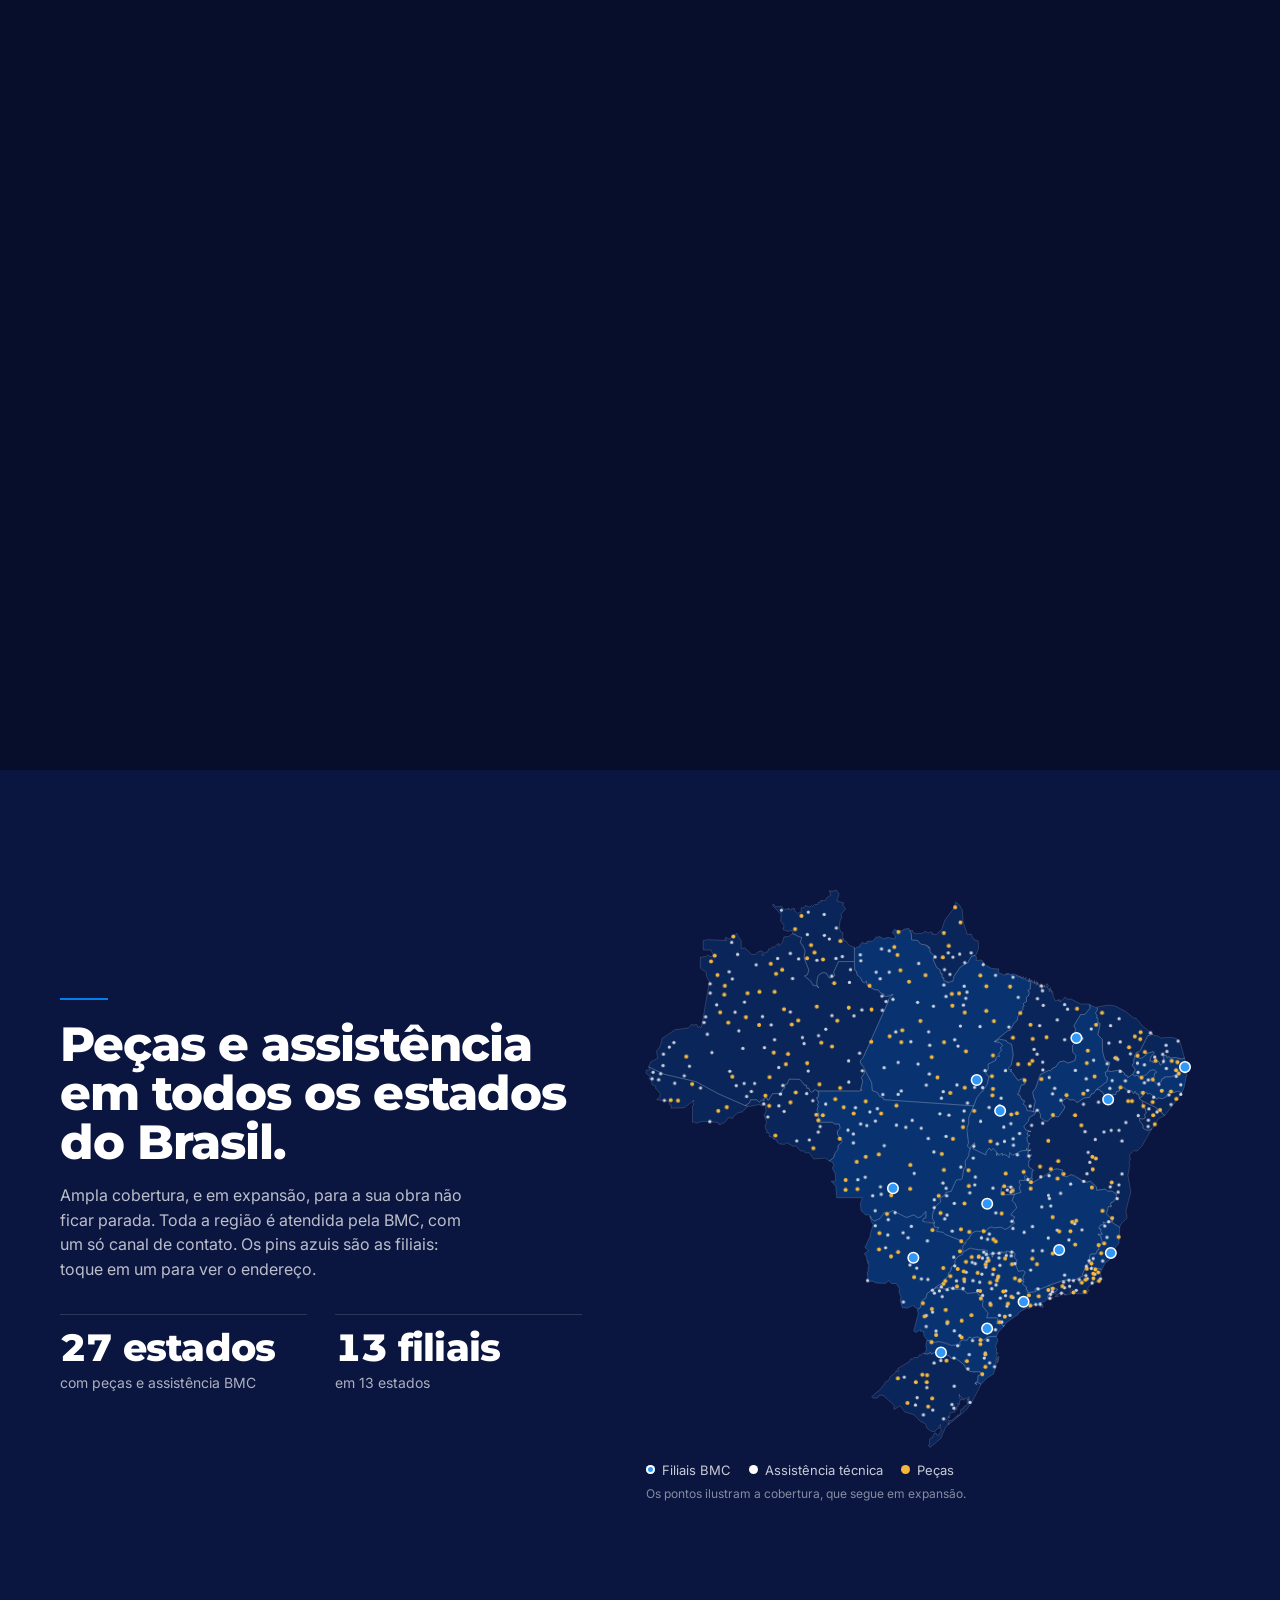
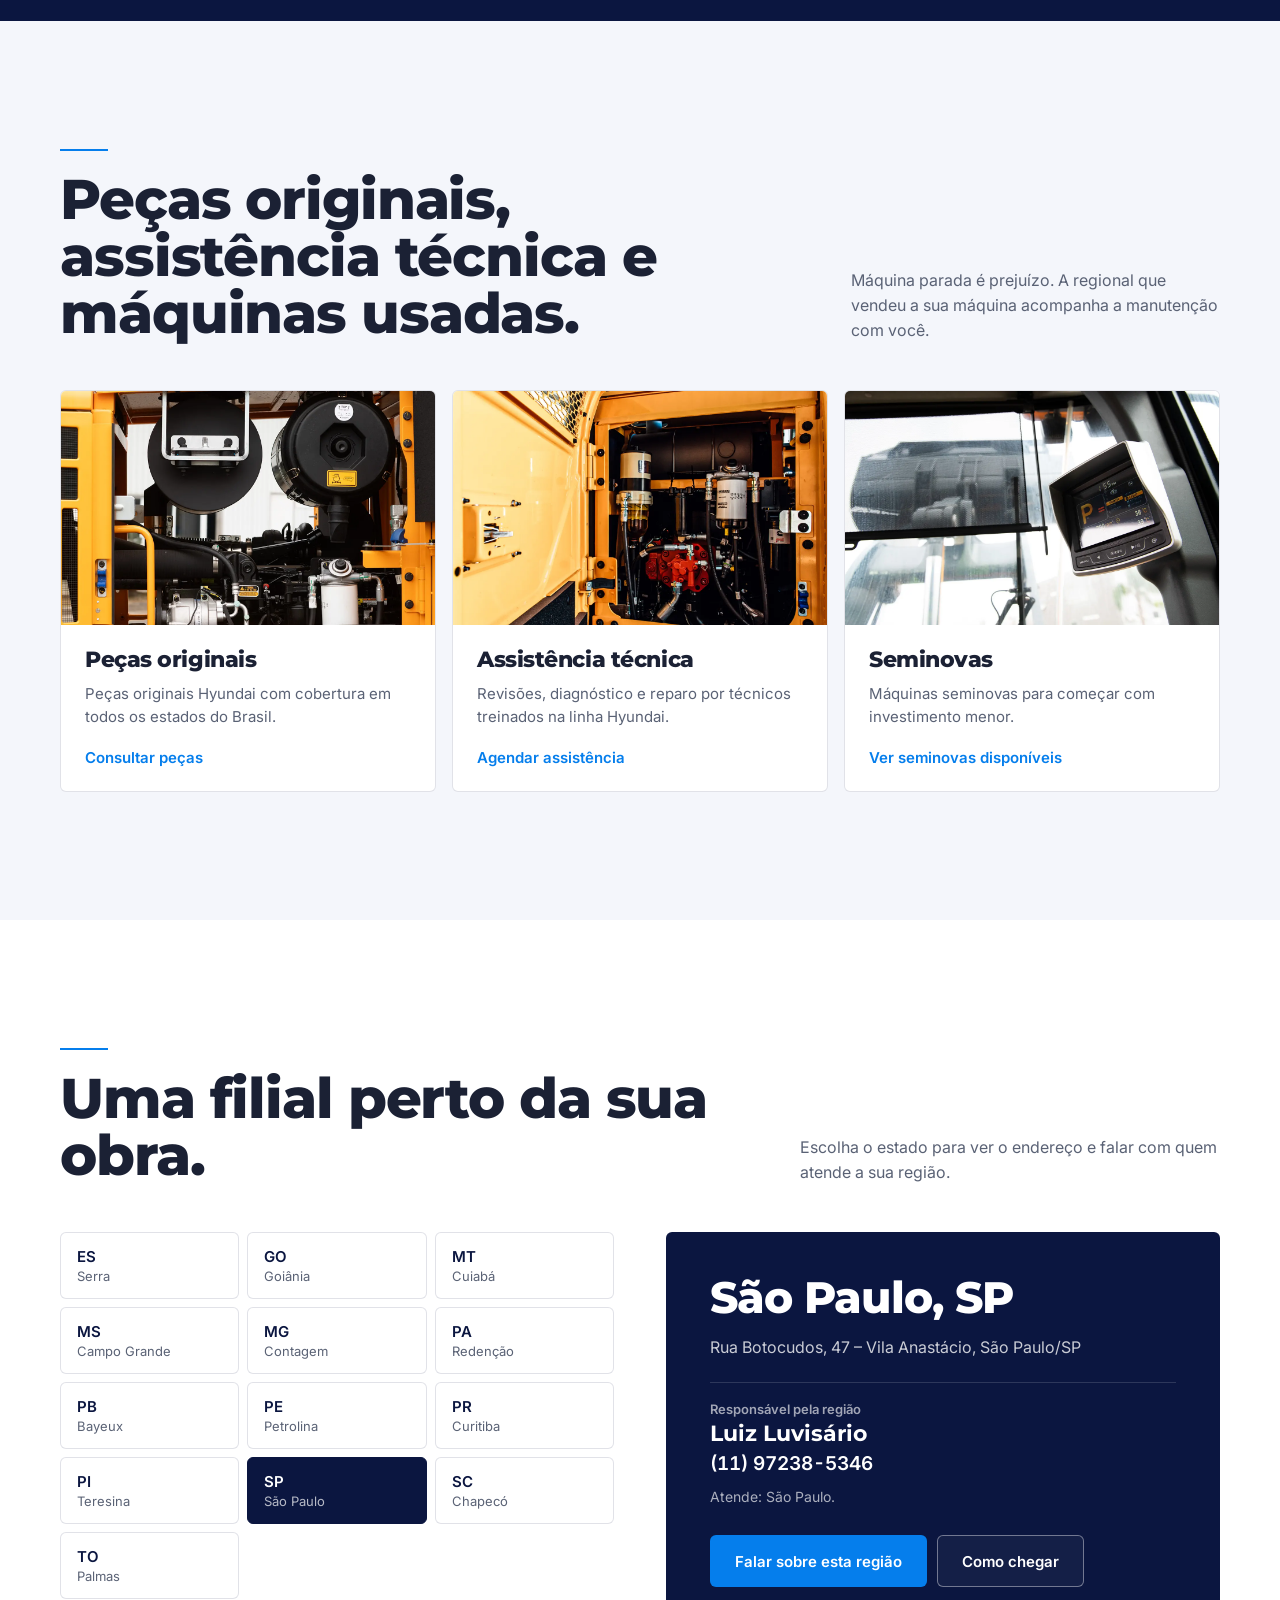
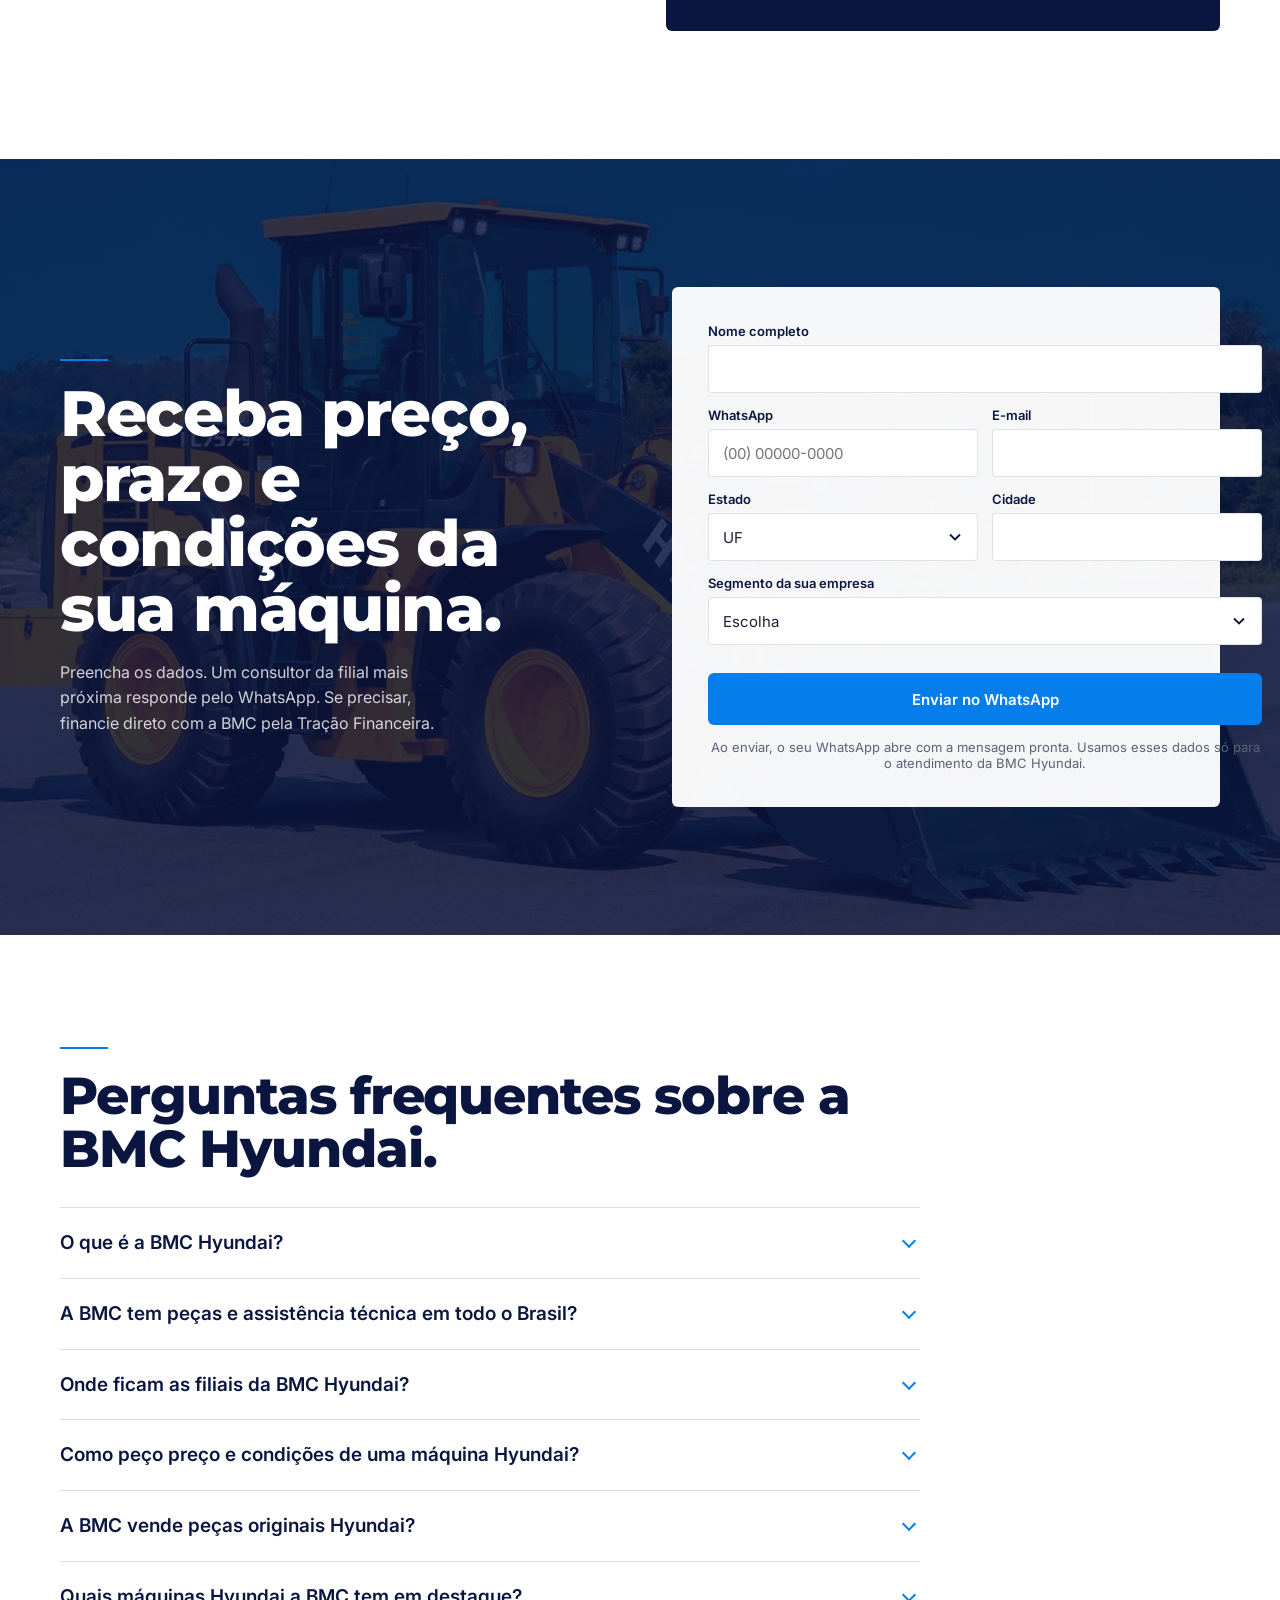
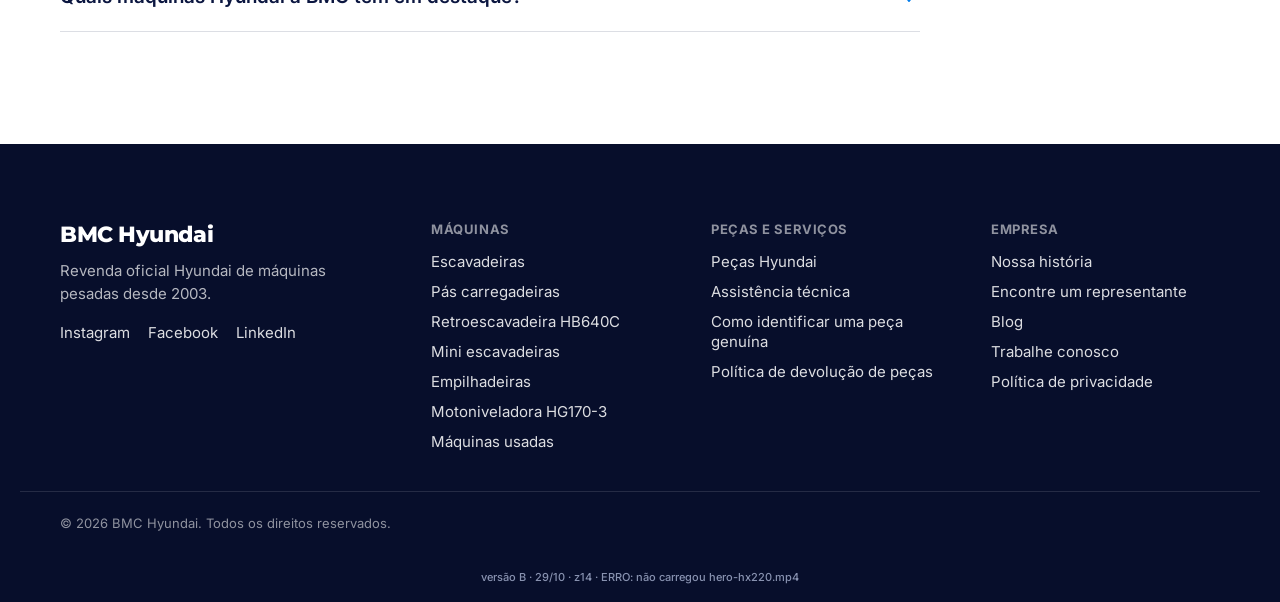
==== commit 44fea154: "Home B: Trabalhe conosco no menu e no rodapé (página nova) e formulário do fim da página igual ao da" ====
--- a/b/index.html
+++ b/b/index.html
@@ -246,6 +246,10 @@
 .bh .form input:focus,.bh .form select:focus{outline:2px solid var(--action);outline-offset:0;border-color:transparent}
 .bh .form .btn{width:100%;justify-content:center}
 .bh .form .note{grid-column:1/-1;font-size:13px;color:var(--muted);text-align:center}
+#bhQErr.note:not(:empty){color:#B3261E;font-weight:600}
+.bh .form #bhQErr.okmsg{color:#0B6B3A;font-weight:600}
+.bh .form .q-ctx{margin:0;font:600 14px Inter,sans-serif;color:var(--deep)}
+.bh .form .q-ctx:empty{display:none}
 .bh .form .ok{grid-column:1/-1;display:none;background:#EAF4FE;border:1px solid #BFDDFB;border-radius:4px;padding:14px;color:var(--deep);font-size:14px}
 
 .bh .proto{background:#FFF7D6;color:#5C4A00;font-size:13px;text-align:center;padding:8px 16px}
@@ -521,6 +525,7 @@
       <a href="https://sabservicos.com.br">Assistência</a>
       <a href="https://bmchyundai.com.br/nossa-historia/">Sobre</a>
       <a href="https://bmchyundai.com.br/blog/">Blog</a>
+      <a href="https://bmchyundai.com.br/trabalheconoscohome/">Trabalhe conosco</a>
     </nav>
     <a class="btn btn-p" href="#orcamento">Pedir proposta</a>
     <button class="burger" id="bhBurger" aria-label="Abrir menu" aria-expanded="false"><svg width="20" height="20" viewBox="0 0 20 20" fill="none" stroke="currentColor" stroke-width="1.8"><path d="M2 6h16M2 14h16"/></svg></button>
@@ -534,6 +539,7 @@
   <a href="https://sabservicos.com.br">Assistência</a>
   <a href="https://bmchyundai.com.br/nossa-historia/">Sobre</a>
   <a href="#filiais">Filiais</a>
+  <a href="https://bmchyundai.com.br/trabalheconoscohome/">Trabalhe conosco</a>
   <a class="btn btn-p" href="#orcamento">Pedir proposta</a>
 </nav>
 
@@ -730,24 +736,26 @@
     <div>
       <div class="rule"></div>
       <h2>Receba preço, prazo e condições da sua máquina.</h2>
-      <p class="lead">Conte qual máquina você procura. Um consultor da filial mais próxima responde pelo WhatsApp. Se precisar, financie direto com a BMC pela Tração Financeira.</p>
-    </div>
-    <form class="form" id="bhForm" novalidate>
-      <label class="full">Que máquina você procura?<select name="maquina" id="bhSel"></select></label>
-      <label>Nome<input name="nome" autocomplete="name" required></label>
-      <label>WhatsApp<input name="tel" type="tel" autocomplete="tel" inputmode="tel" required></label>
-      <label>Empresa<input name="empresa" autocomplete="organization"></label>
-      <label>Estado<select name="uf" id="bhUf"></select></label>
-      <button class="btn btn-p full" type="submit">Receber minha proposta</button>
-      
-      <p class="note">Resposta em horário comercial.</p>
+      <p class="lead">Preencha os dados. Um consultor da filial mais próxima responde pelo WhatsApp. Se precisar, financie direto com a BMC pela Tração Financeira.</p>
+    </div>
+    <form class="form" id="bhQForm" novalidate>
+      <p class="q-ctx full" id="bhQCtx"></p>
+      <label class="full">Nome completo<input name="nome" autocomplete="name" required></label>
+      <label>WhatsApp<input name="tel" type="tel" inputmode="tel" autocomplete="tel" placeholder="(00) 00000-0000" required></label>
+      <label>E-mail<input name="email" type="email" inputmode="email" autocomplete="email" required></label>
+      <label>Estado<select name="uf" autocomplete="address-level1" required></select></label>
+      <label>Cidade<input name="cidade" autocomplete="address-level2" required></label>
+      <label class="full">Segmento da sua empresa<select name="op" required></select></label>
+      <p class="note" id="bhQErr" role="alert"></p>
+      <button class="btn btn-p full" type="submit">Enviar no WhatsApp</button>
+      <p class="note">Ao enviar, o seu WhatsApp abre com a mensagem pronta. Usamos esses dados só para o atendimento da BMC Hyundai.</p>
     </form>
   </div>
 </section>
 
 <section class="faq" id="duvidas" aria-labelledby="bhFaqT"><div class="wrap"><div class="rule"></div><h2 id="bhFaqT">Perguntas frequentes sobre a BMC Hyundai.</h2><div class="faq-l"><details><summary>O que é a BMC Hyundai?</summary><p>A BMC é revenda oficial Hyundai de máquinas pesadas desde 2003. Vende escavadeiras, pás carregadeiras, retroescavadeiras, mini escavadeiras, empilhadeiras e motoniveladora, com peças originais e assistência técnica.</p></details><details><summary>A BMC tem peças e assistência técnica em todo o Brasil?</summary><p>Sim. A BMC tem cobertura de peças e assistência técnica em todos os estados do Brasil e segue ampliando essa cobertura. Em cada região, um responsável é o contato único para resolver a sua demanda.</p></details><details><summary>Onde ficam as filiais da BMC Hyundai?</summary><p>São 13 filiais, em Serra (ES), Goiânia (GO), Cuiabá (MT), Campo Grande (MS), Contagem (MG), Redenção (PA), Bayeux (PB), Petrolina (PE), Curitiba (PR), Teresina (PI), São Paulo (SP), Chapecó (SC) e Palmas (TO).</p></details><details><summary>Como peço preço e condições de uma máquina Hyundai?</summary><p>Preencha o formulário de cotação desta página ou toque em Falar com a BMC. Um consultor da sua região responde pelo WhatsApp, e a BMC também oferece financiamento pela Tração Financeira.</p></details><details><summary>A BMC vende peças originais Hyundai?</summary><p>Sim. A BMC oferece peças originais Hyundai com cobertura em todos os estados do Brasil. O catálogo e o atendimento ficam na página de peças do site.</p></details><details><summary>Quais máquinas Hyundai a BMC tem em destaque?</summary><p>A HX220L, escavadeira de 22 t da nova geração Hyundai, a HL635AL, pá carregadeira, e a HB640C, retroescavadeira de 100 HP. A lista completa de modelos está na seção Encontre sua máquina.</p></details></div></div></section>
 <script type="application/ld+json">{"@context":"https://schema.org","@graph":[{"@type":"Organization","@id":"https://bmchyundai.com.br/#organization","name":"BMC Hyundai","alternateName":"BMC","url":"https://bmchyundai.com.br/","logo":"https://bmchyundai.com.br/wp-content/uploads/2024/08/favicon-bmc-300x300.webp","description":"Revenda oficial Hyundai de máquinas pesadas desde 2003, com peças e assistência técnica em todos os estados do Brasil.","brand":{"@type":"Brand","name":"Hyundai"},"areaServed":{"@type":"Country","name":"Brasil"},"sameAs":["https://www.instagram.com/bmchyundai/","https://www.facebook.com/bmchyundai/","https://br.linkedin.com/company/bmchyundai"]},{"@type":"LocalBusiness","@id":"https://bmchyundai.com.br/#filial-es","name":"BMC Hyundai Serra","parentOrganization":{"@id":"https://bmchyundai.com.br/#organization"},"url":"https://bmchyundai.com.br/#filiais","address":{"@type":"PostalAddress","streetAddress":"Avenida Carapebus, 115 – São Geraldo","addressLocality":"Serra","addressRegion":"ES","addressCountry":"BR"}},{"@type":"LocalBusiness","@id":"https://bmchyundai.com.br/#filial-go","name":"BMC Hyundai Goiânia","parentOrganization":{"@id":"https://bmchyundai.com.br/#organization"},"url":"https://bmchyundai.com.br/#filiais","address":{"@type":"PostalAddress","streetAddress":"Avenida São Francisco, 1447 – Santa Genoveva","addressLocality":"Goiânia","addressRegion":"GO","addressCountry":"BR"}},{"@type":"LocalBusiness","@id":"https://bmchyundai.com.br/#filial-mt","name":"BMC Hyundai Cuiabá","parentOrganization":{"@id":"https://bmchyundai.com.br/#organization"},"url":"https://bmchyundai.com.br/#filiais","address":{"@type":"PostalAddress","streetAddress":"Avenida Ayrton Senna da Silva, 200 – Distrito Industrial","addressLocality":"Cuiabá","addressRegion":"MT","addressCountry":"BR"}},{"@type":"LocalBusiness","@id":"https://bmchyundai.com.br/#filial-ms","name":"BMC Hyundai Campo Grande","parentOrganization":{"@id":"https://bmchyundai.com.br/#organization"},"url":"https://bmchyundai.com.br/#filiais","address":{"@type":"PostalAddress","streetAddress":"Avenida Gury Marques, 5532 – Jardim Monumento","addressLocality":"Campo Grande","addressRegion":"MS","addressCountry":"BR"}},{"@type":"LocalBusiness","@id":"https://bmchyundai.com.br/#filial-mg","name":"BMC Hyundai Contagem","parentOrganization":{"@id":"https://bmchyundai.com.br/#organization"},"url":"https://bmchyundai.com.br/#filiais","address":{"@type":"PostalAddress","streetAddress":"Rodovia BR-381, 1000 – Inconfidentes","addressLocality":"Contagem","addressRegion":"MG","addressCountry":"BR"}},{"@type":"LocalBusiness","@id":"https://bmchyundai.com.br/#filial-pa","name":"BMC Hyundai Redenção","parentOrganization":{"@id":"https://bmchyundai.com.br/#organization"},"url":"https://bmchyundai.com.br/#filiais","address":{"@type":"PostalAddress","streetAddress":"Avenida Brasil, S/N, Quadra 114, Lotes 13 e 14 – Alto Paraná","addressLocality":"Redenção","addressRegion":"PA","addressCountry":"BR"}},{"@type":"LocalBusiness","@id":"https://bmchyundai.com.br/#filial-pb","name":"BMC Hyundai Bayeux","parentOrganization":{"@id":"https://bmchyundai.com.br/#organization"},"url":"https://bmchyundai.com.br/#filiais","address":{"@type":"PostalAddress","streetAddress":"Av. Francisco Marques da Fonseca, 340, Sala M – Rio do Meio","addressLocality":"Bayeux","addressRegion":"PB","addressCountry":"BR"}},{"@type":"LocalBusiness","@id":"https://bmchyundai.com.br/#filial-pe","name":"BMC Hyundai Petrolina","parentOrganization":{"@id":"https://bmchyundai.com.br/#organization"},"url":"https://bmchyundai.com.br/#filiais","address":{"@type":"PostalAddress","streetAddress":"Rua Arcoverde, 128 – Atrás da Banca","addressLocality":"Petrolina","addressRegion":"PE","addressCountry":"BR"}},{"@type":"LocalBusiness","@id":"https://bmchyundai.com.br/#filial-pr","name":"BMC Hyundai Curitiba","parentOrganization":{"@id":"https://bmchyundai.com.br/#organization"},"url":"https://bmchyundai.com.br/#filiais","address":{"@type":"PostalAddress","streetAddress":"Rua Mandaguaçu, 28 – Sítio Cercado","addressLocality":"Curitiba","addressRegion":"PR","addressCountry":"BR"}},{"@type":"LocalBusiness","@id":"https://bmchyundai.com.br/#filial-pi","name":"BMC Hyundai Teresina","parentOrganization":{"@id":"https://bmchyundai.com.br/#organization"},"url":"https://bmchyundai.com.br/#filiais","address":{"@type":"PostalAddress","streetAddress":"Av. Prefeito Wall Ferraz, 11133, Sala 03 – Santo Antônio","addressLocality":"Teresina","addressRegion":"PI","addressCountry":"BR"}},{"@type":"LocalBusiness","@id":"https://bmchyundai.com.br/#filial-sp","name":"BMC Hyundai São Paulo","parentOrganization":{"@id":"https://bmchyundai.com.br/#organization"},"url":"https://bmchyundai.com.br/#filiais","address":{"@type":"PostalAddress","streetAddress":"Rua Botocudos, 47 – Vila Anastácio","addressLocality":"São Paulo","addressRegion":"SP","addressCountry":"BR"}},{"@type":"LocalBusiness","@id":"https://bmchyundai.com.br/#filial-sc","name":"BMC Hyundai Chapecó","parentOrganization":{"@id":"https://bmchyundai.com.br/#organization"},"url":"https://bmchyundai.com.br/#filiais","address":{"@type":"PostalAddress","streetAddress":"Av. Pedro Giordano Cella, 224-D","addressLocality":"Chapecó","addressRegion":"SC","addressCountry":"BR"}},{"@type":"LocalBusiness","@id":"https://bmchyundai.com.br/#filial-to","name":"BMC Hyundai Palmas","parentOrganization":{"@id":"https://bmchyundai.com.br/#organization"},"url":"https://bmchyundai.com.br/#filiais","address":{"@type":"PostalAddress","streetAddress":"Quadra ASR-SE 95 (912 Sul), Alameda 7, Lote 05A – Plano Diretor Sul","addressLocality":"Palmas","addressRegion":"TO","addressCountry":"BR"}},{"@type":"FAQPage","@id":"https://bmchyundai.com.br/#faq","mainEntity":[{"@type":"Question","name":"O que é a BMC Hyundai?","acceptedAnswer":{"@type":"Answer","text":"A BMC é revenda oficial Hyundai de máquinas pesadas desde 2003. Vende escavadeiras, pás carregadeiras, retroescavadeiras, mini escavadeiras, empilhadeiras e motoniveladora, com peças originais e assistência técnica."}},{"@type":"Question","name":"A BMC tem peças e assistência técnica em todo o Brasil?","acceptedAnswer":{"@type":"Answer","text":"Sim. A BMC tem cobertura de peças e assistência técnica em todos os estados do Brasil e segue ampliando essa cobertura. Em cada região, um responsável é o contato único para resolver a sua demanda."}},{"@type":"Question","name":"Onde ficam as filiais da BMC Hyundai?","acceptedAnswer":{"@type":"Answer","text":"São 13 filiais, em Serra (ES), Goiânia (GO), Cuiabá (MT), Campo Grande (MS), Contagem (MG), Redenção (PA), Bayeux (PB), Petrolina (PE), Curitiba (PR), Teresina (PI), São Paulo (SP), Chapecó (SC) e Palmas (TO)."}},{"@type":"Question","name":"Como peço preço e condições de uma máquina Hyundai?","acceptedAnswer":{"@type":"Answer","text":"Preencha o formulário de cotação desta página ou toque em Falar com a BMC. Um consultor da sua região responde pelo WhatsApp, e a BMC também oferece financiamento pela Tração Financeira."}},{"@type":"Question","name":"A BMC vende peças originais Hyundai?","acceptedAnswer":{"@type":"Answer","text":"Sim. A BMC oferece peças originais Hyundai com cobertura em todos os estados do Brasil. O catálogo e o atendimento ficam na página de peças do site."}},{"@type":"Question","name":"Quais máquinas Hyundai a BMC tem em destaque?","acceptedAnswer":{"@type":"Answer","text":"A HX220L, escavadeira de 22 t da nova geração Hyundai, a HL635AL, pá carregadeira, e a HB640C, retroescavadeira de 100 HP. A lista completa de modelos está na seção Encontre sua máquina."}}]}]}</script>
-<footer class="foot"><div class="wrap foot-g"><div class="foot-brand"><b>BMC Hyundai</b><p>Revenda oficial Hyundai de máquinas pesadas desde 2003.</p><div class="foot-soc"><a href="https://www.instagram.com/bmchyundai/" target="_blank" rel="noopener">Instagram</a><a href="https://www.facebook.com/bmchyundai/" target="_blank" rel="noopener">Facebook</a><a href="https://br.linkedin.com/company/bmchyundai" target="_blank" rel="noopener">LinkedIn</a></div></div><nav aria-label="Máquinas"><h3>Máquinas</h3><ul><li><a href="https://bmchyundai.com.br/escavadeiras-hyundai/">Escavadeiras</a></li><li><a href="https://bmchyundai.com.br/pas-carregadeiras/">Pás carregadeiras</a></li><li><a href="https://bmchyundai.com.br/maquina/retroescavadeira-hb640c-2/">Retroescavadeira HB640C</a></li><li><a href="https://bmchyundai.com.br/mini-escavadeiras/">Mini escavadeiras</a></li><li><a href="https://bmchyundai.com.br/maquina/empilhadeiras-hyundai/">Empilhadeiras</a></li><li><a href="https://bmchyundai.com.br/maquina/motoniveladora-hg170-3/">Motoniveladora HG170-3</a></li><li><a href="https://www.pesadosonline.com.br/">Máquinas usadas</a></li></ul></nav><nav aria-label="Peças e serviços"><h3>Peças e serviços</h3><ul><li><a href="https://bmchyundai.com.br/pecas-hyundai/">Peças Hyundai</a></li><li><a href="https://sabservicos.com.br">Assistência técnica</a></li><li><a href="https://bmchyundai.com.br/como-identificar-se-uma-peca-hyundai-e-genuina-ou-nao/">Como identificar uma peça genuína</a></li><li><a href="https://bmchyundai.com.br/politica-de-devolucao-de-pecas-bmc/">Política de devolução de peças</a></li></ul></nav><nav aria-label="Empresa"><h3>Empresa</h3><ul><li><a href="https://bmchyundai.com.br/nossa-historia/">Nossa história</a></li><li><a href="https://bmchyundai.com.br/encontre-um-representante/">Encontre um representante</a></li><li><a href="https://bmchyundai.com.br/blog/">Blog</a></li><li><a href="https://bmchyundai.gupy.io/">Trabalhe conosco</a></li><li><a href="https://bmchyundai.com.br/politica-de-privacidade/">Política de privacidade</a></li></ul></nav></div><div class="wrap foot-b"><small>© 2026 BMC Hyundai. Todos os direitos reservados.</small></div></footer>
+<footer class="foot"><div class="wrap foot-g"><div class="foot-brand"><b>BMC Hyundai</b><p>Revenda oficial Hyundai de máquinas pesadas desde 2003.</p><div class="foot-soc"><a href="https://www.instagram.com/bmchyundai/" target="_blank" rel="noopener">Instagram</a><a href="https://www.facebook.com/bmchyundai/" target="_blank" rel="noopener">Facebook</a><a href="https://br.linkedin.com/company/bmchyundai" target="_blank" rel="noopener">LinkedIn</a></div></div><nav aria-label="Máquinas"><h3>Máquinas</h3><ul><li><a href="https://bmchyundai.com.br/escavadeiras-hyundai/">Escavadeiras</a></li><li><a href="https://bmchyundai.com.br/pas-carregadeiras/">Pás carregadeiras</a></li><li><a href="https://bmchyundai.com.br/maquina/retroescavadeira-hb640c-2/">Retroescavadeira HB640C</a></li><li><a href="https://bmchyundai.com.br/mini-escavadeiras/">Mini escavadeiras</a></li><li><a href="https://bmchyundai.com.br/maquina/empilhadeiras-hyundai/">Empilhadeiras</a></li><li><a href="https://bmchyundai.com.br/maquina/motoniveladora-hg170-3/">Motoniveladora HG170-3</a></li><li><a href="https://www.pesadosonline.com.br/">Máquinas usadas</a></li></ul></nav><nav aria-label="Peças e serviços"><h3>Peças e serviços</h3><ul><li><a href="https://bmchyundai.com.br/pecas-hyundai/">Peças Hyundai</a></li><li><a href="https://sabservicos.com.br">Assistência técnica</a></li><li><a href="https://bmchyundai.com.br/como-identificar-se-uma-peca-hyundai-e-genuina-ou-nao/">Como identificar uma peça genuína</a></li><li><a href="https://bmchyundai.com.br/politica-de-devolucao-de-pecas-bmc/">Política de devolução de peças</a></li></ul></nav><nav aria-label="Empresa"><h3>Empresa</h3><ul><li><a href="https://bmchyundai.com.br/nossa-historia/">Nossa história</a></li><li><a href="https://bmchyundai.com.br/encontre-um-representante/">Encontre um representante</a></li><li><a href="https://bmchyundai.com.br/blog/">Blog</a></li><li><a href="https://bmchyundai.com.br/trabalheconoscohome/">Trabalhe conosco</a></li><li><a href="https://bmchyundai.com.br/politica-de-privacidade/">Política de privacidade</a></li></ul></nav></div><div class="wrap foot-b"><small>© 2026 BMC Hyundai. Todos os direitos reservados.</small></div></footer>
 <button class="waf" id="bhWaFab" type="button" aria-label="Falar com a BMC no WhatsApp"><svg width="30" height="30" viewBox="0 0 32 32" aria-hidden="true"><path fill="#fff" d="M16 3.2A12.8 12.8 0 0 0 5.1 22.7L3.4 28.8l6.3-1.6A12.8 12.8 0 1 0 16 3.2Zm0 2.3a10.5 10.5 0 1 1-5.5 19.4l-.4-.2-3.7 1 1-3.6-.3-.4A10.5 10.5 0 0 1 16 5.5Z"/><path fill="#fff" d="M12 9.6c-.3 0-.7 0-1 .5-.4.4-1.3 1.3-1.3 3.1s1.3 3.6 1.5 3.9c.2.2 2.6 4.1 6.4 5.6 3.1 1.2 3.8 1 4.5.9.7-.1 2.2-.9 2.5-1.8.3-.9.3-1.6.2-1.8-.1-.2-.3-.3-.7-.5l-2.4-1.2c-.3-.1-.6-.2-.8.2l-1.1 1.4c-.2.2-.4.3-.8.1-.4-.2-1.5-.6-2.9-1.8-1.1-1-1.8-2.1-2-2.5-.2-.4 0-.6.2-.8l.6-.7c.2-.2.2-.4.4-.6.1-.2 0-.5 0-.6l-1.1-2.7c-.3-.7-.6-.6-.8-.6H12Z"/></svg><span>Falar no WhatsApp</span></button>
 <div class="wam" id="bhWa" role="dialog" aria-modal="true" aria-labelledby="bhWaT" hidden>
   <div class="wam-box">
@@ -1232,7 +1240,7 @@
   });
   document.addEventListener('click',function(e){
     var o=e.target.closest('[data-open]'); if(o){e.preventDefault();e.stopPropagation(); if(typeof setMega==='function')setMega(false); openFan(o.dataset.open); return}
-    var q=e.target.closest('[data-quote]'); if(q){closeFan(); $('bhSel').value=q.dataset.quote}
+    var q=e.target.closest('[data-quote]'); if(q){closeFan(); if(window.bhSetQuote) window.bhSetQuote(q.dataset.quote)}
   },true);
 
   // filiais
@@ -1330,12 +1338,6 @@
     } else net.classList.add('go');
   })();
 
-  // formulário
-  $('bhSel').innerHTML='<option value="">Escolha a linha</option>'+CATS.map(function(c){return '<option>'+c.name+'</option>'}).join('')+'<option>Ainda não sei, quero ajuda para escolher</option>';
-  $('bhUf').innerHTML='<option value="">UF</option>'+FIL.map(function(f){return '<option>'+f[0]+'</option>'}).join('')+'<option>Outro</option>';
-  // formulário de orçamento: abre a janela do WhatsApp já preenchida (o lead segue para o HubSpot e o SDR)
-  $('bhForm').addEventListener('submit',function(e){e.preventDefault(); var f=e.target;
-    if(window.bhOpenWa) window.bhOpenWa({origem:'form_orcamento',maquina:f.maquina.value&&f.maquina.value.indexOf('Ainda')<0?f.maquina.value:'',uf:f.uf.value,empresa:f.empresa.value.trim(),pre:{nome:f.nome.value,tel:f.tel.value}})});
 
   // cabeçalho e menus
   var top=$('bhTop');
@@ -1408,18 +1410,18 @@
       if(a.id==='bhBrWa'){var t=$('bhBrCity').textContent; c.filial=t; c.uf=t.split(', ').pop()}
       open(c);
     },true);
-    function check(){
-      var bad=[], v={};
-      ['nome','tel','email','uf','cidade','op'].forEach(function(k){v[k]=form[k].value.trim(); form[k].removeAttribute('aria-invalid')});
+    function check(f,e){
+      f=f||form; e=e||err; var bad=[], v={};
+      ['nome','tel','email','uf','cidade','op'].forEach(function(k){v[k]=f[k].value.trim(); f[k].removeAttribute('aria-invalid')});
       if(v.nome.split(/\s+/).length<2) bad.push(['nome','Escreva nome e sobrenome.']);
       if(v.tel.replace(/\D/g,'').length<10) bad.push(['tel','Confira o WhatsApp com DDD.']);
       if(!/^[^\s@]+@[^\s@]+\.[^\s@]{2,}$/.test(v.email)) bad.push(['email','Confira o e-mail.']);
       if(!v.uf) bad.push(['uf','Escolha o estado.']);
       if(!v.cidade) bad.push(['cidade','Escreva a cidade.']);
       if(!v.op) bad.push(['op','Escolha o segmento da sua empresa.']);
-      bad.forEach(function(b){form[b[0]].setAttribute('aria-invalid','true')});
-      err.textContent=bad.length?bad[0][1]:'';
-      if(bad.length) form[bad[0][0]].focus();
+      bad.forEach(function(b){f[b[0]].setAttribute('aria-invalid','true')});
+      e.textContent=bad.length?bad[0][1]:'';
+      if(bad.length) f[bad[0][0]].focus();
       return bad.length?null:v;
     }
     // HubSpot (Forms API): o lead fica no CRM com a origem, mesmo se a pessoa não enviar a mensagem
@@ -1449,8 +1451,7 @@
     }
     addEventListener('pagehide',partial);
     document.addEventListener('visibilitychange',function(){if(document.visibilityState==='hidden') partial()});
-    form.addEventListener('submit',function(e){
-      e.preventDefault(); var v=check(); if(!v) return;
+    function send(v){
       try{localStorage.setItem('bmc_wa',JSON.stringify(v))}catch(x){}
       var OPF={'Construção Civil':'Trabalho com construção civil','Agronegócio / Fazenda':'Trabalho no agronegócio','Mineração':'Trabalho com mineração','Logística e Distribuição':'Trabalho com logística e distribuição','Indústria':'Trabalho na indústria','Locação de Equipamentos':'Tenho uma locadora de equipamentos','Prefeitura / Órgão Público':'Falo por uma prefeitura ou órgão público','Outro':''};
       var opf=OPF[v.op]||'', interesse=ctx.maquina?'tenho interesse em '+ctx.maquina.toLowerCase():'';
@@ -1460,8 +1461,21 @@
       window.dataLayer.push({event:'whatsapp_lead',wa_origem:ctx.origem||'link',uf:v.uf,operacao:v.op,maquina:ctx.maquina||'',first_channel:F.channel||'',last_channel:L.channel||'',utm_campaign:L.utm_campaign||'',utm_content:L.utm_content||''});
       hsSend(v,ctx.origem||'link');
       window.open('https://wa.me/'+CFG.wa+'?text='+encodeURIComponent(msg),'_blank','noopener');
-      close();
-    });
+    }
+    form.addEventListener('submit',function(e){e.preventDefault(); var v=check(); if(!v) return; send(v); close()});
+    // formulário do fim da página: o mesmo da janela, dentro da página
+    var qf=$('bhQForm'), qerr=$('bhQErr'), qctxEl=$('bhQCtx'), qctx={};
+    if(qf){
+      ['uf','op'].forEach(function(k){qf[k].innerHTML=form[k].innerHTML});
+      qf.tel.addEventListener('input',function(){qf.tel.value=mask(qf.tel.value)});
+      try{var sv=JSON.parse(localStorage.getItem('bmc_wa')||'null'); if(sv)['nome','tel','email','uf','cidade','op'].forEach(function(k){if(sv[k])qf[k].value=sv[k]})}catch(x){}
+      window.bhSetQuote=function(m){qctx.maquina=m; qctxEl.textContent=m?'Assunto: '+m+'.':''};
+      qf.addEventListener('submit',function(e){
+        e.preventDefault(); qerr.className='note'; var v=check(qf,qerr); if(!v) return;
+        ctx={origem:'formulario_final',maquina:qctx.maquina||''}; send(v);
+        qerr.className='note okmsg'; qerr.textContent='Pronto! O WhatsApp abriu com a sua mensagem. É só enviar.';
+      });
+    }
   })();
 })();
 </script>
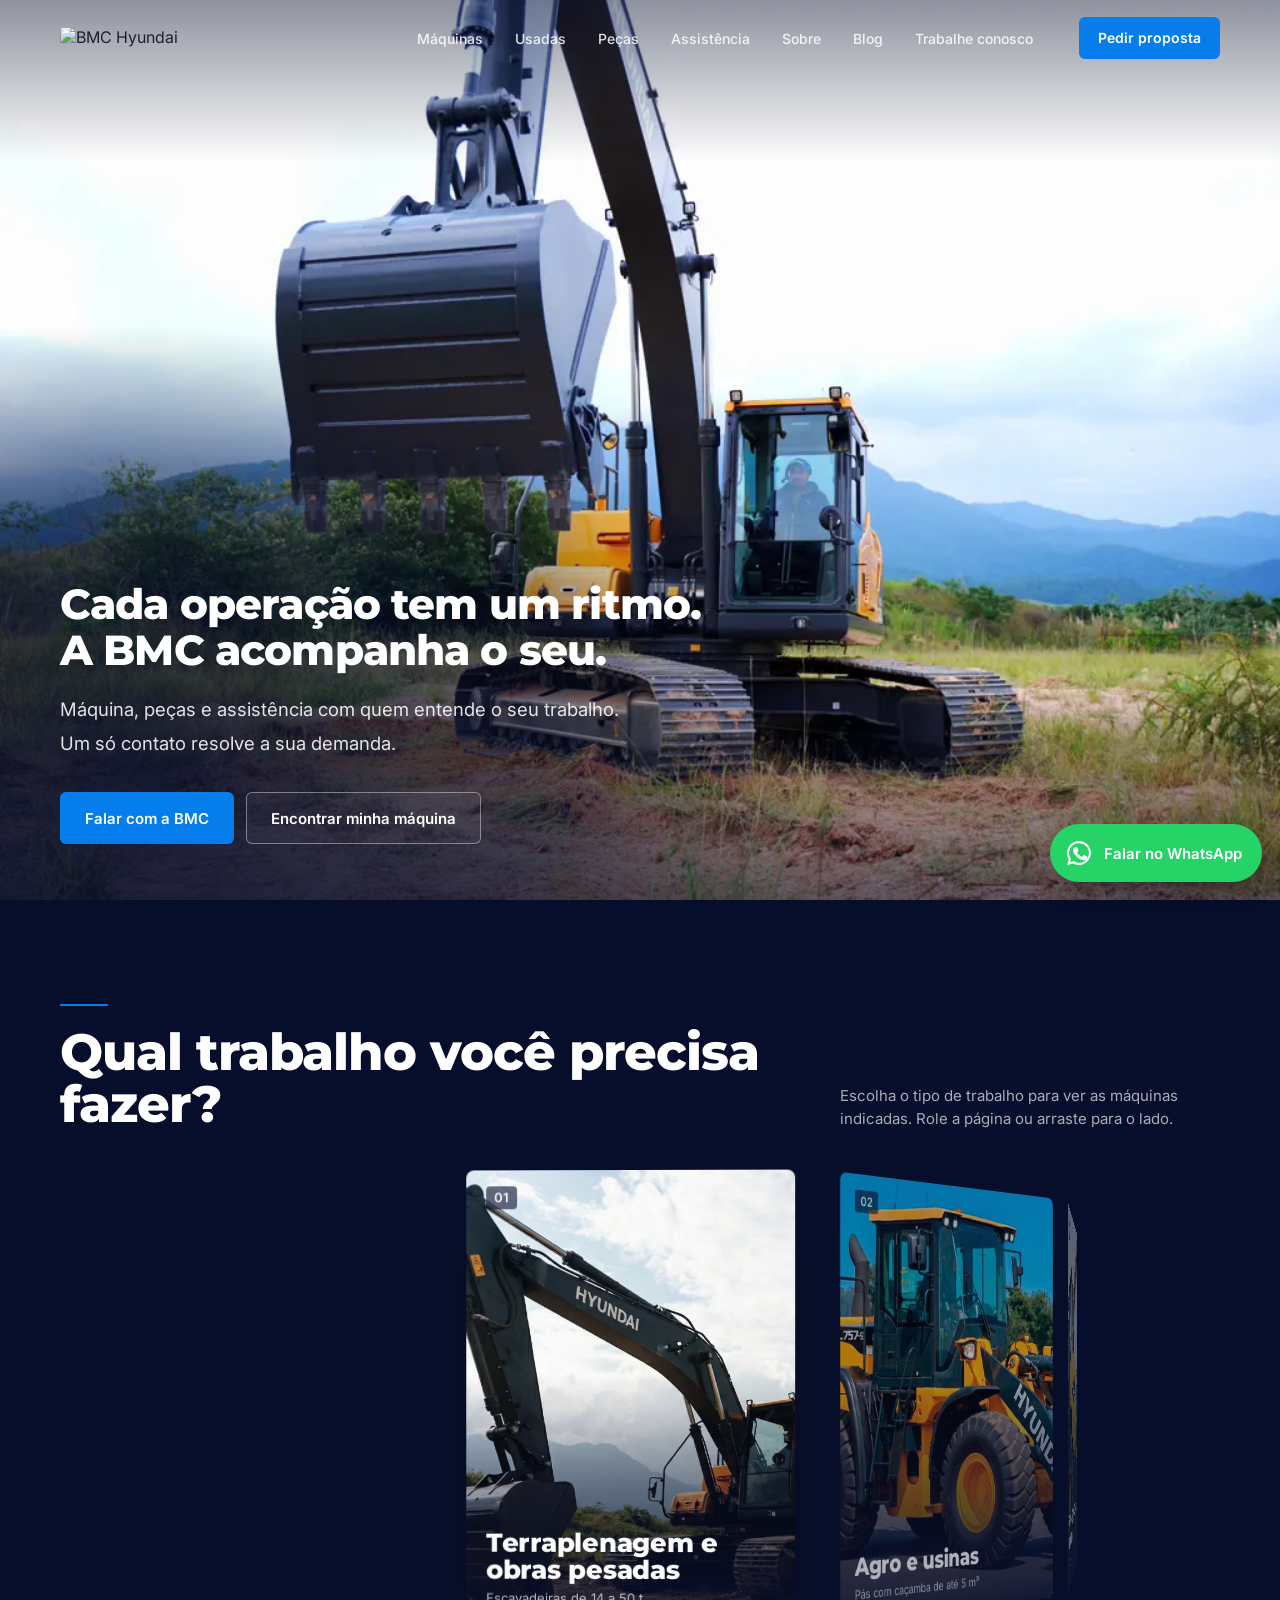
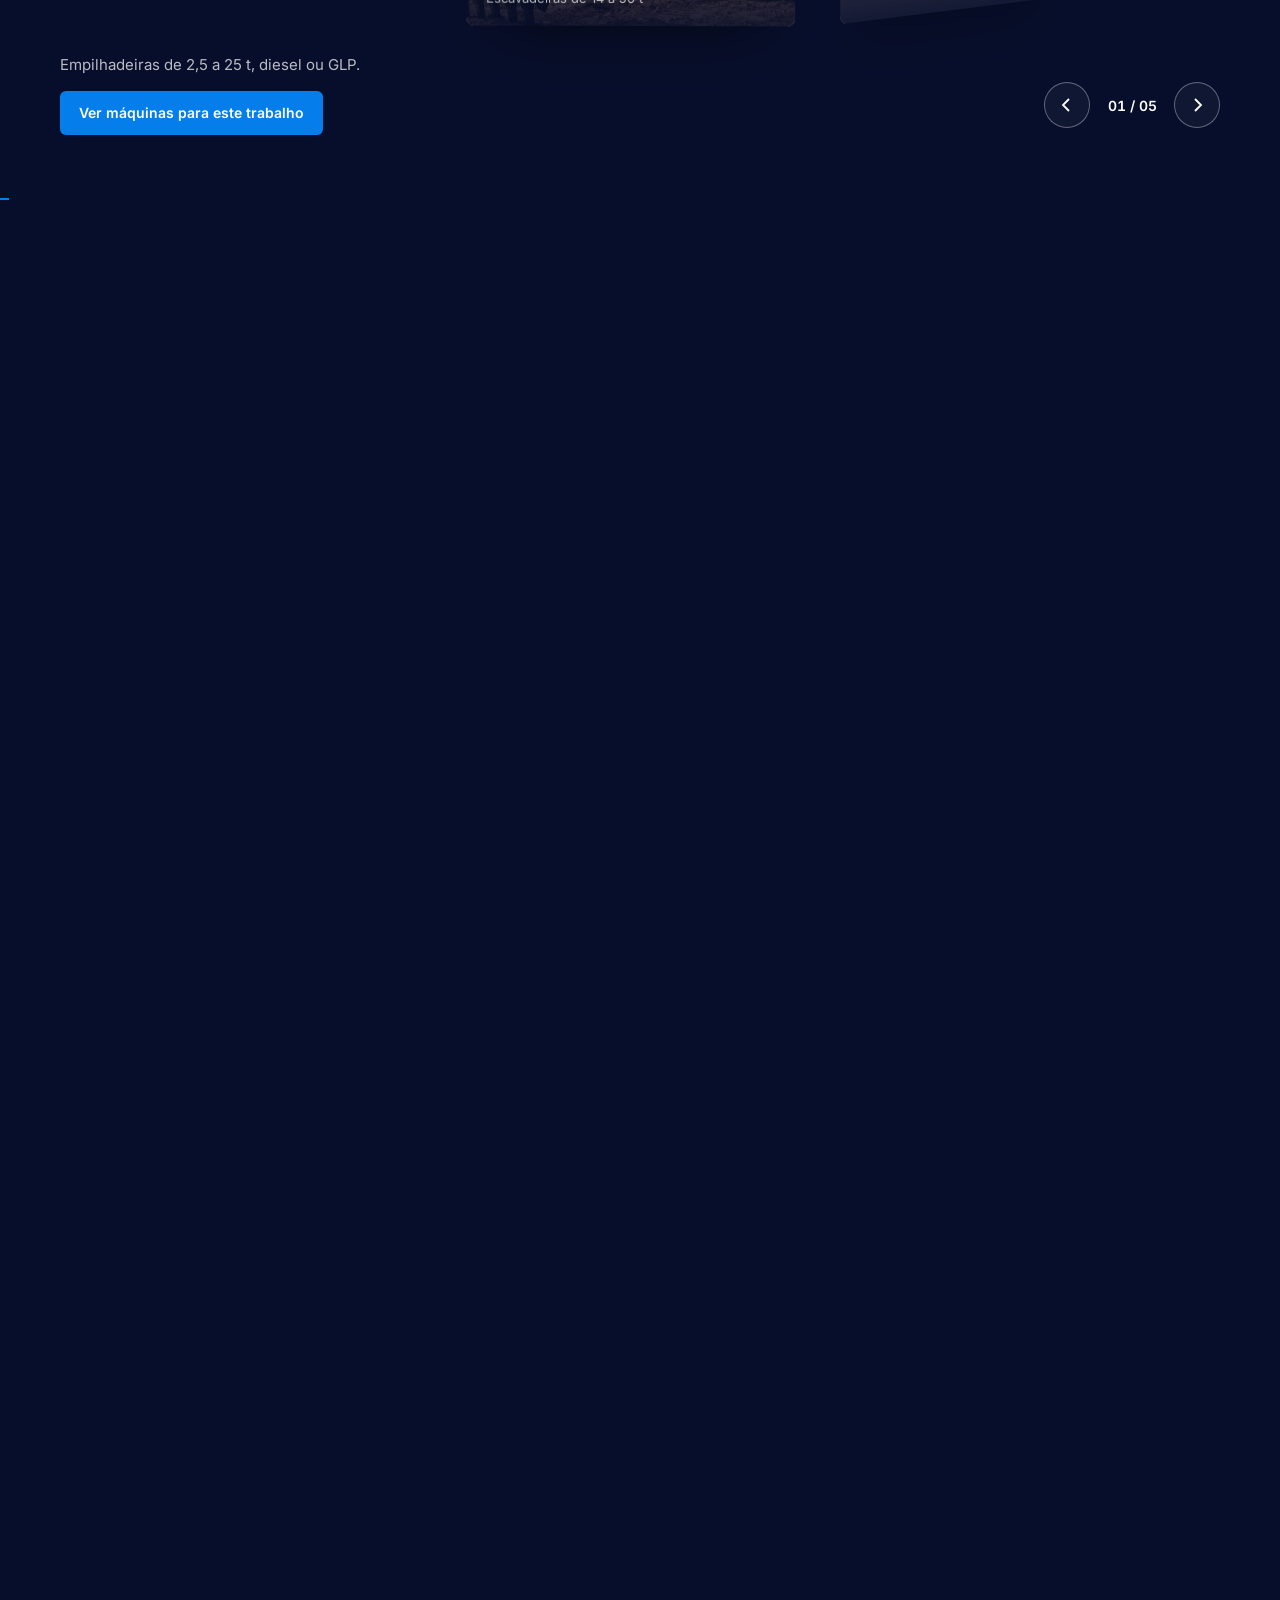
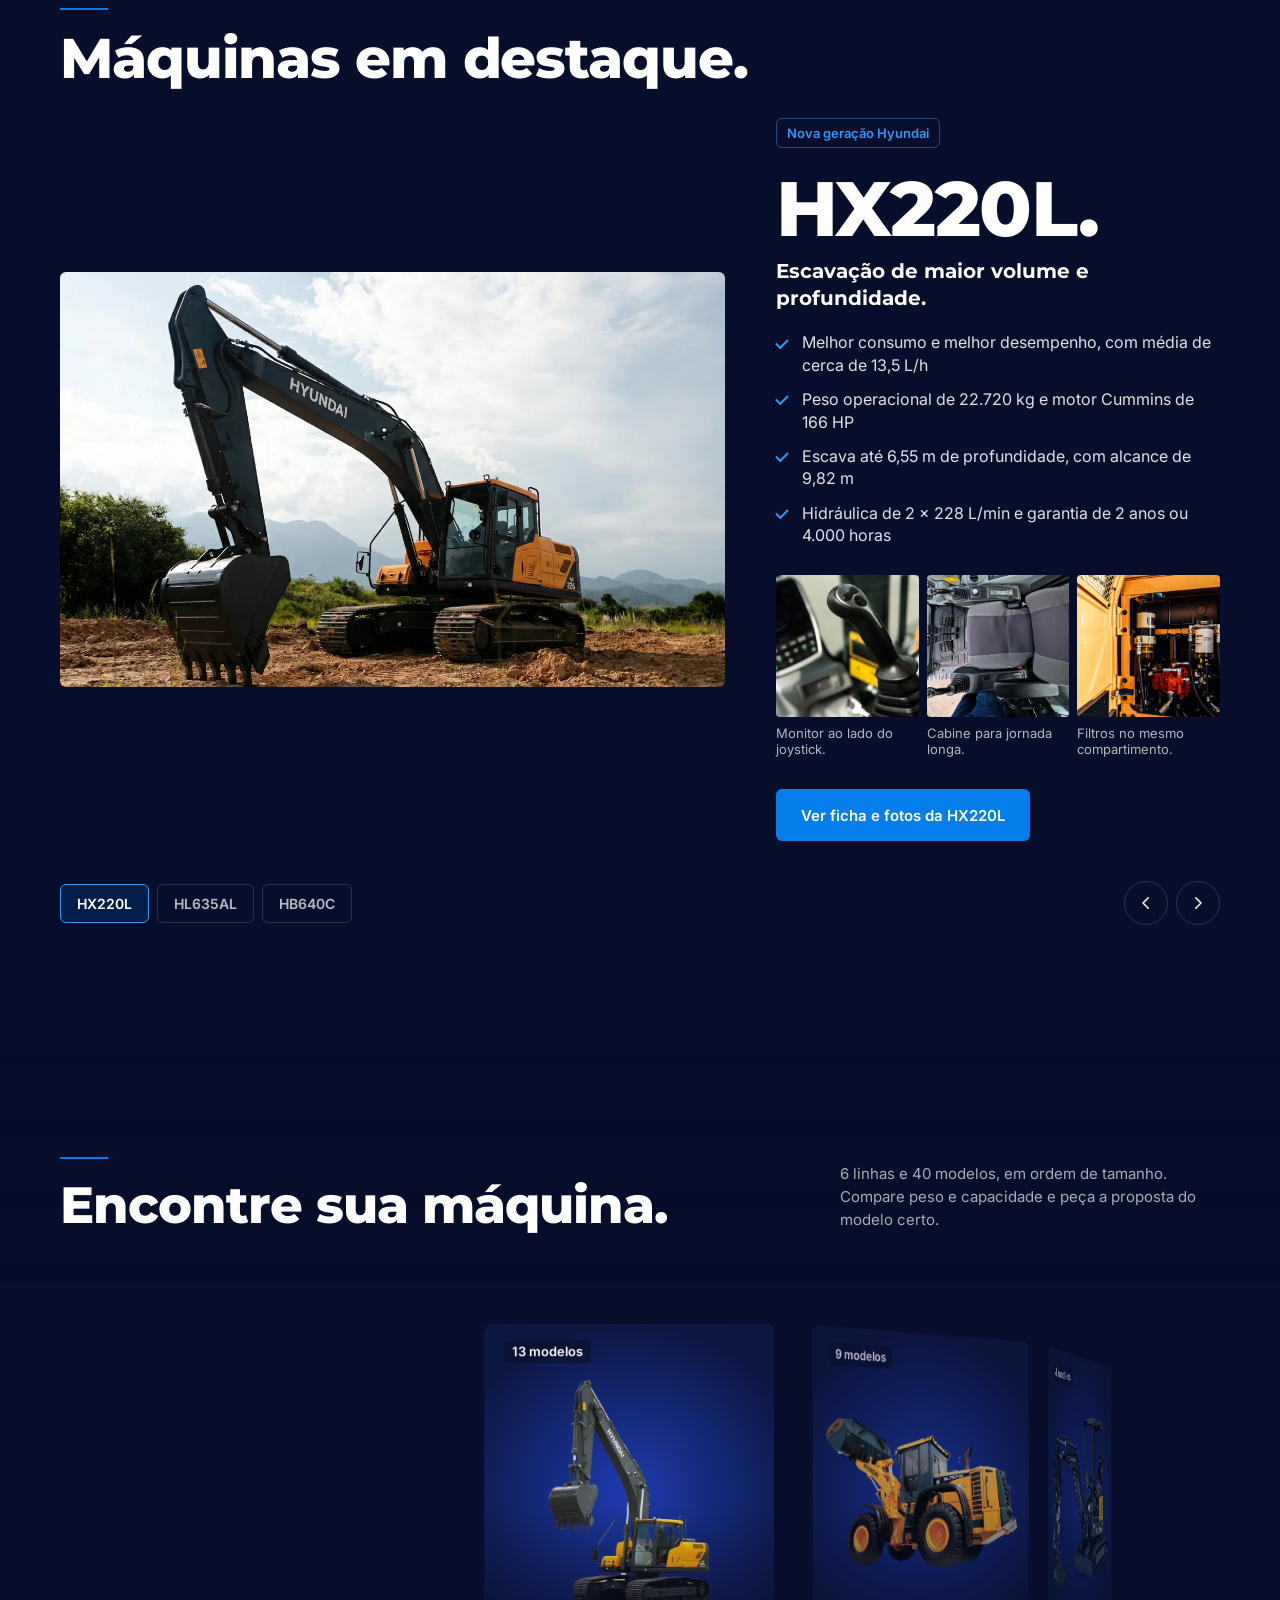
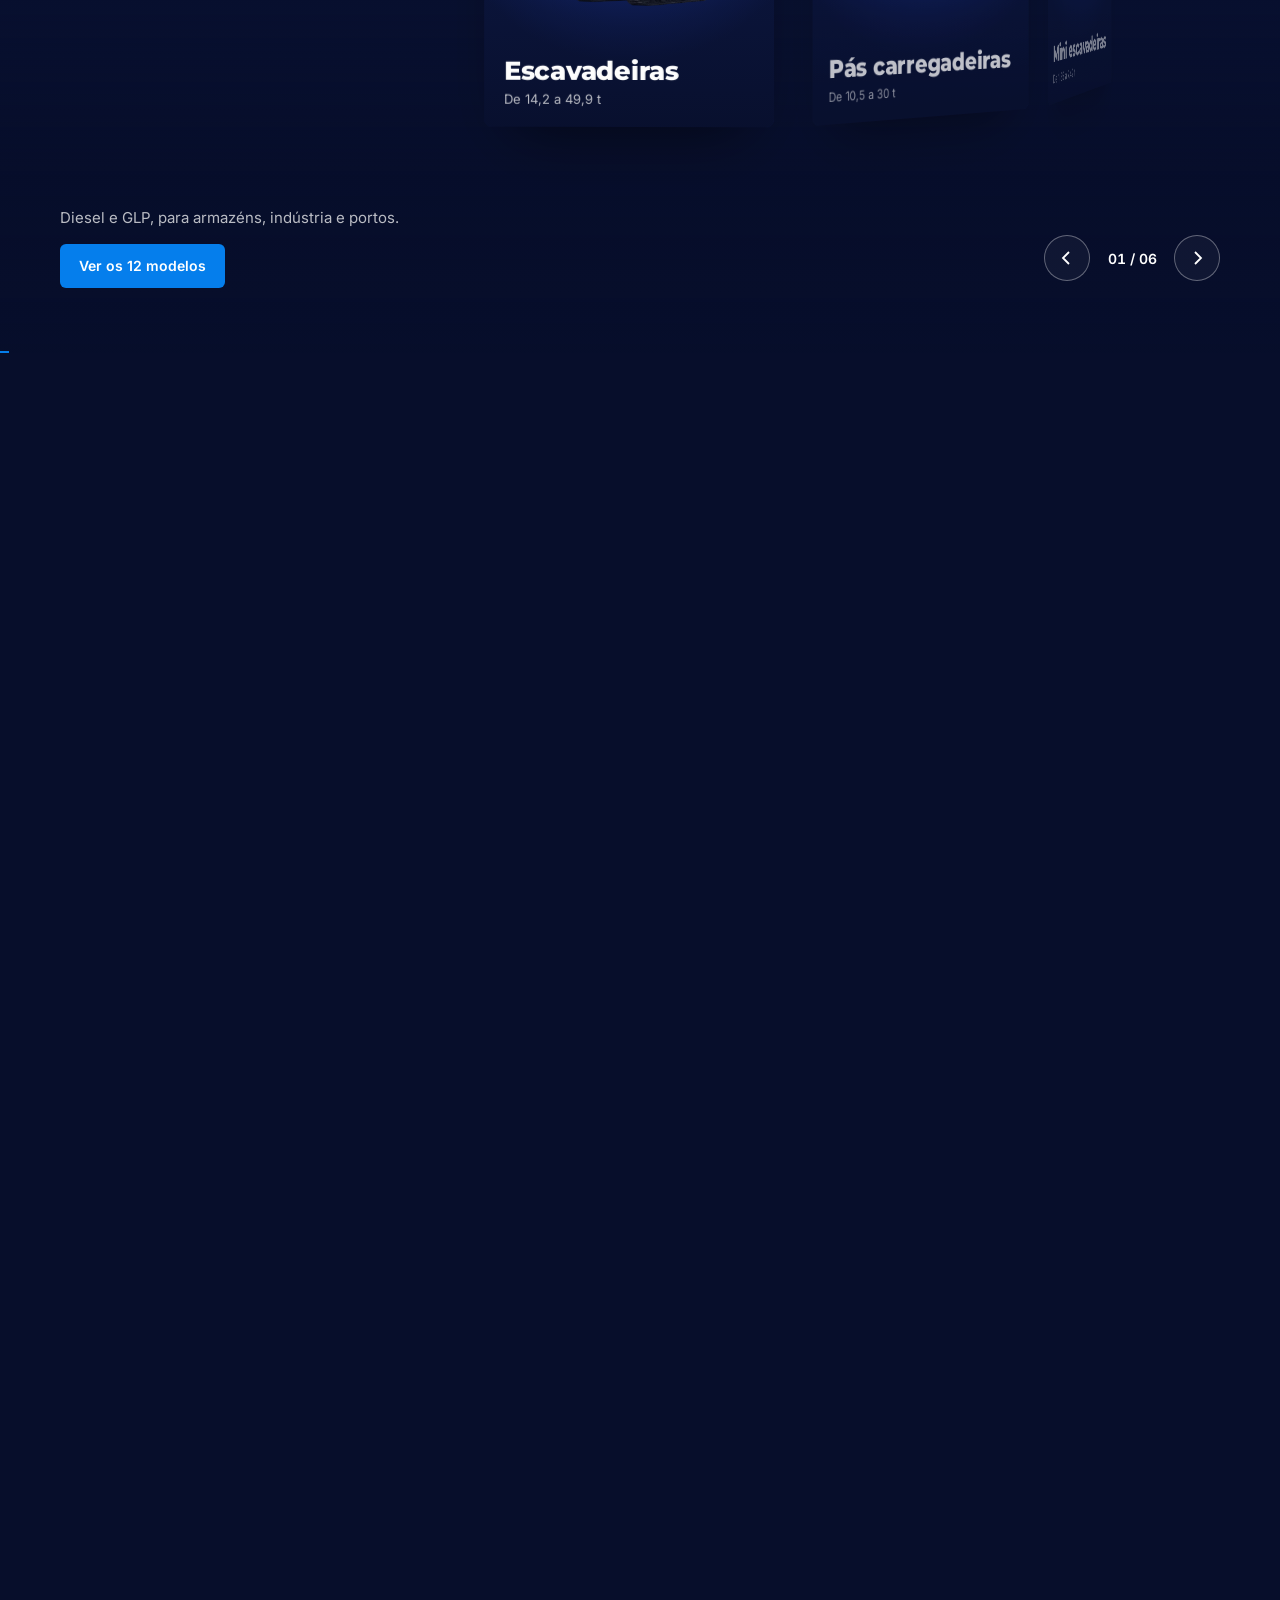
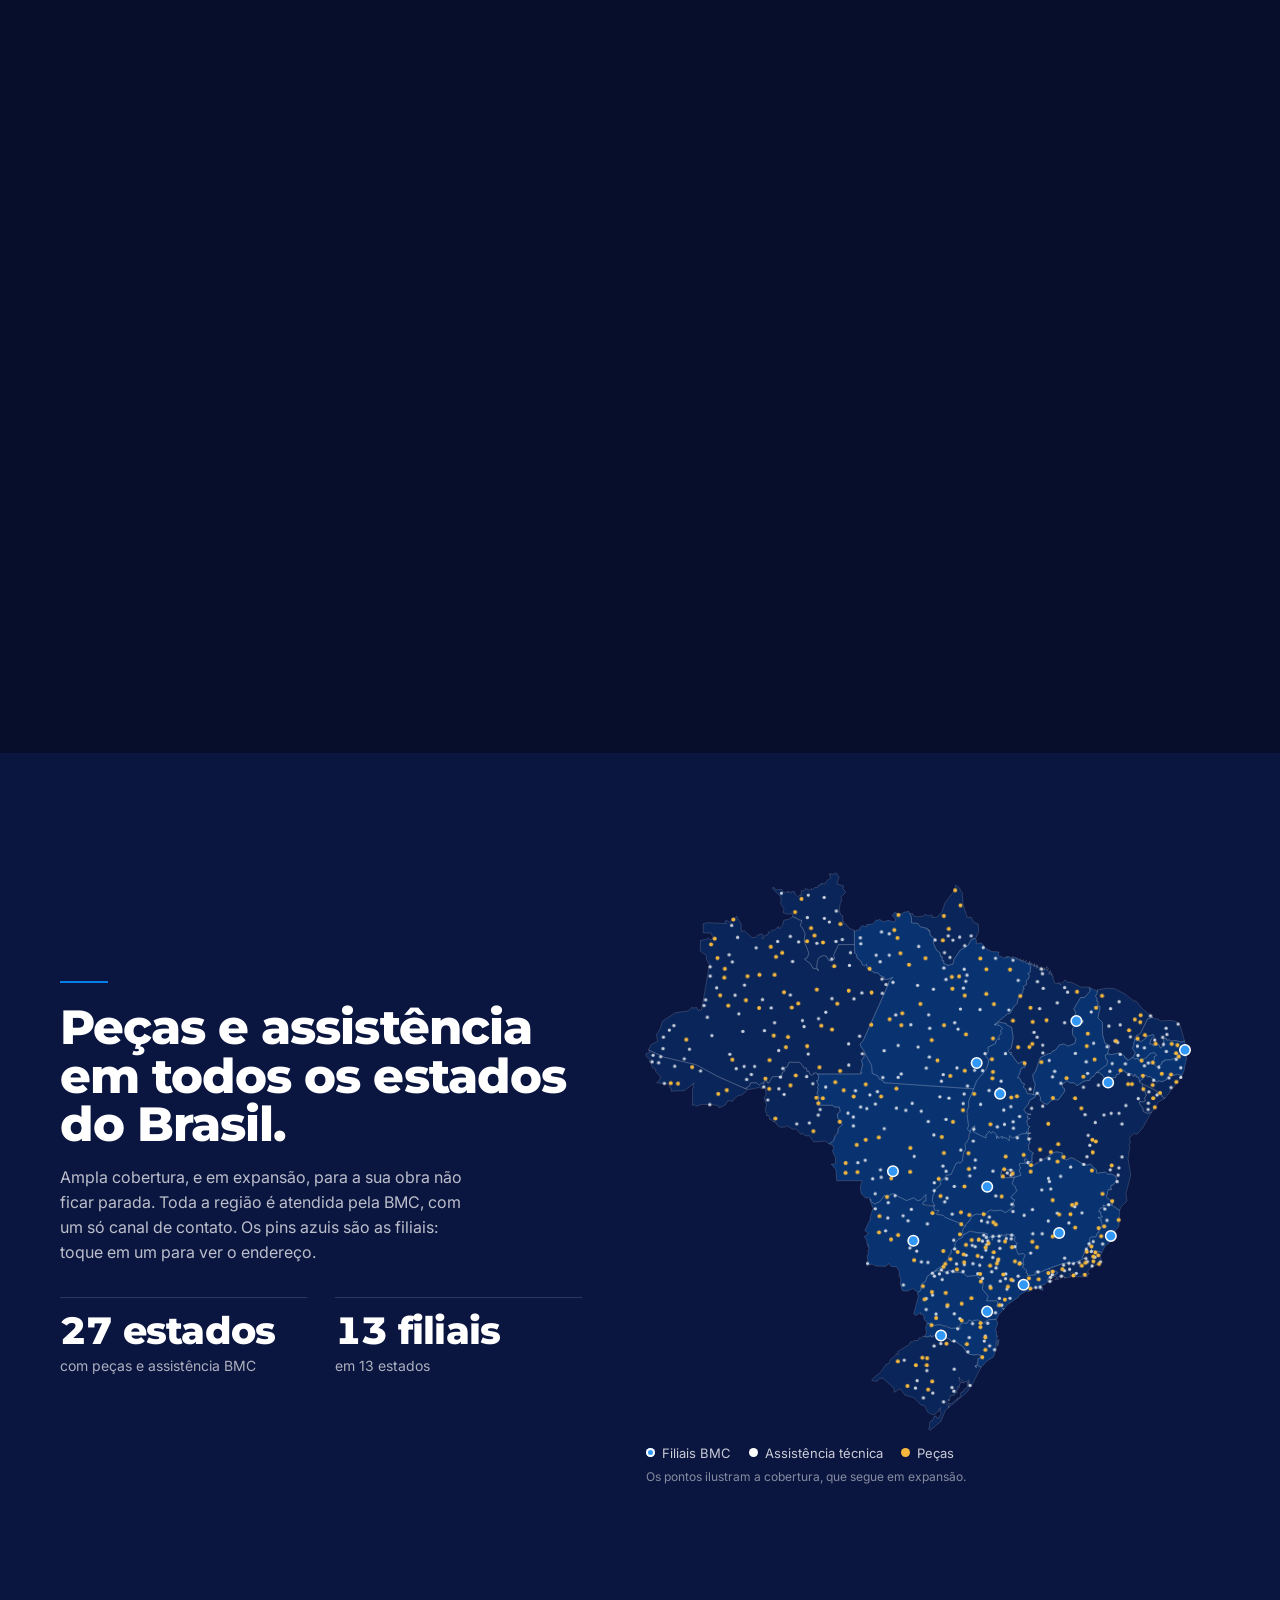
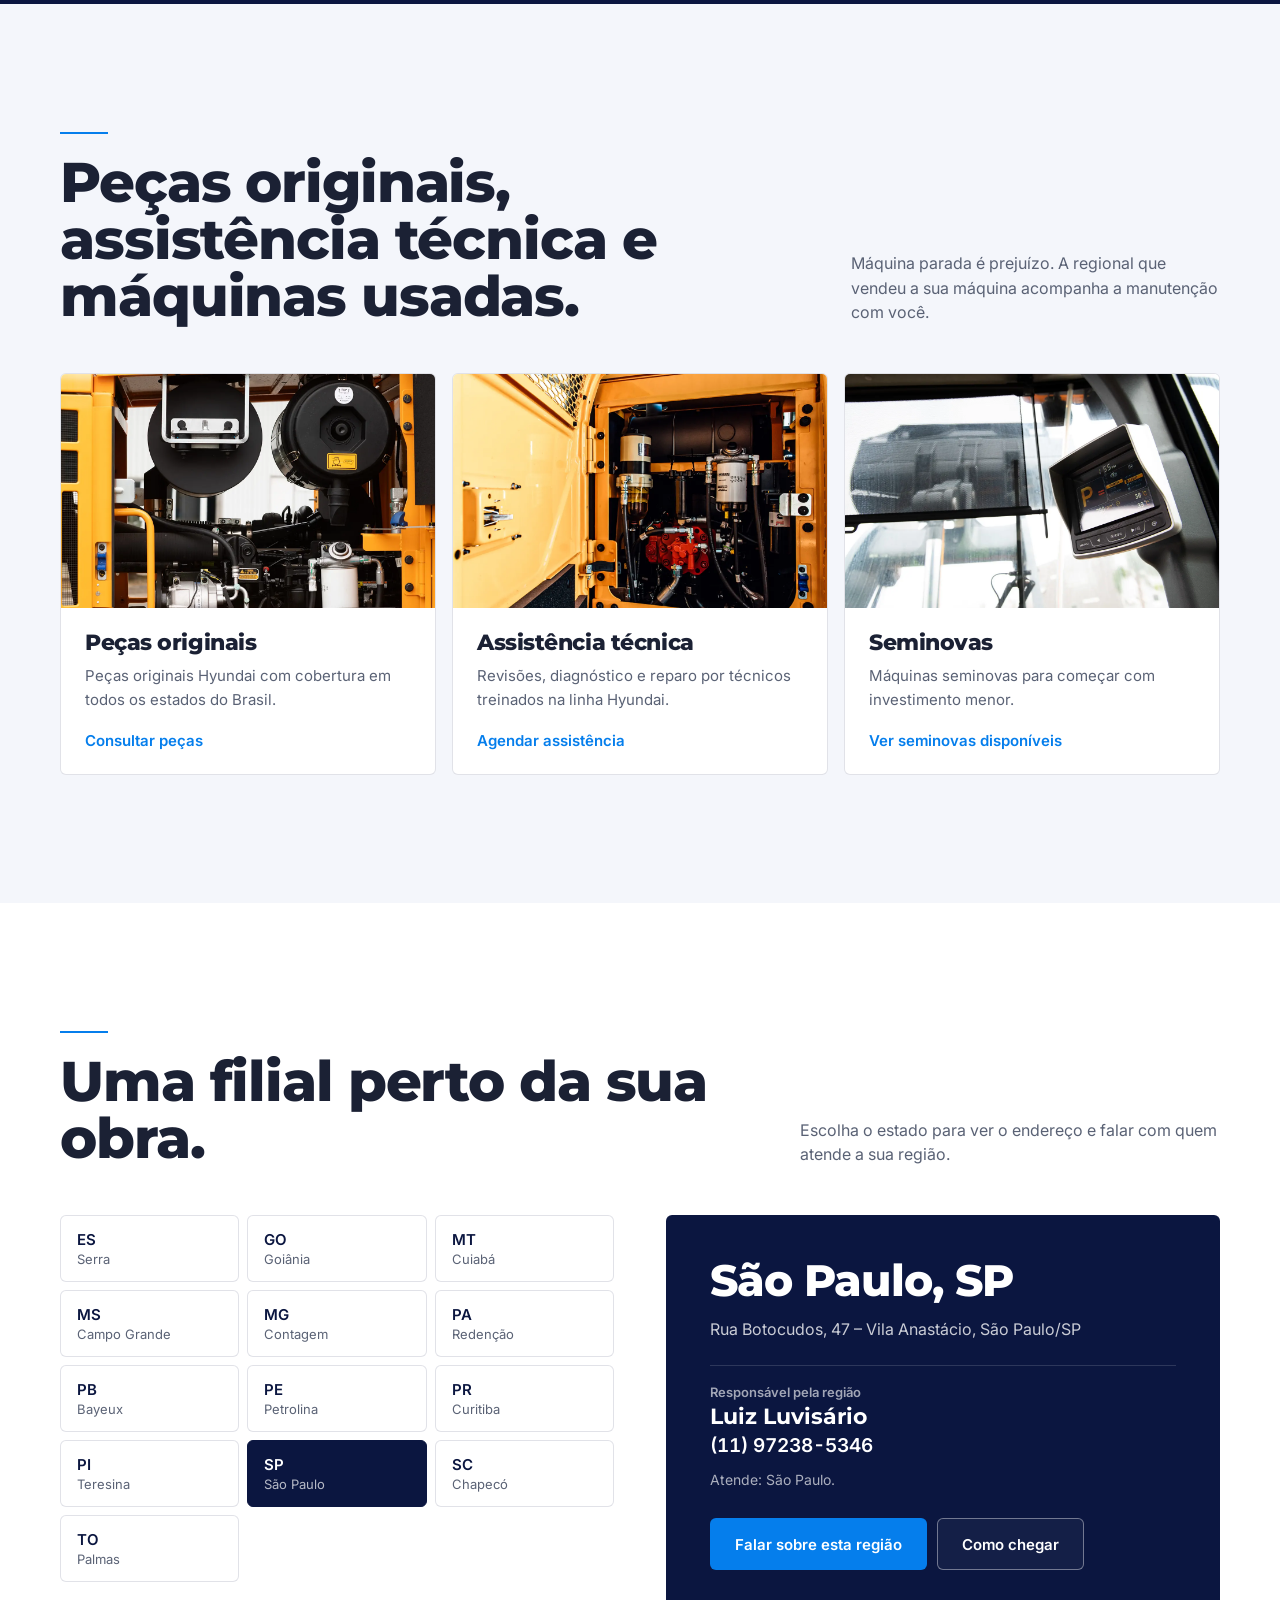
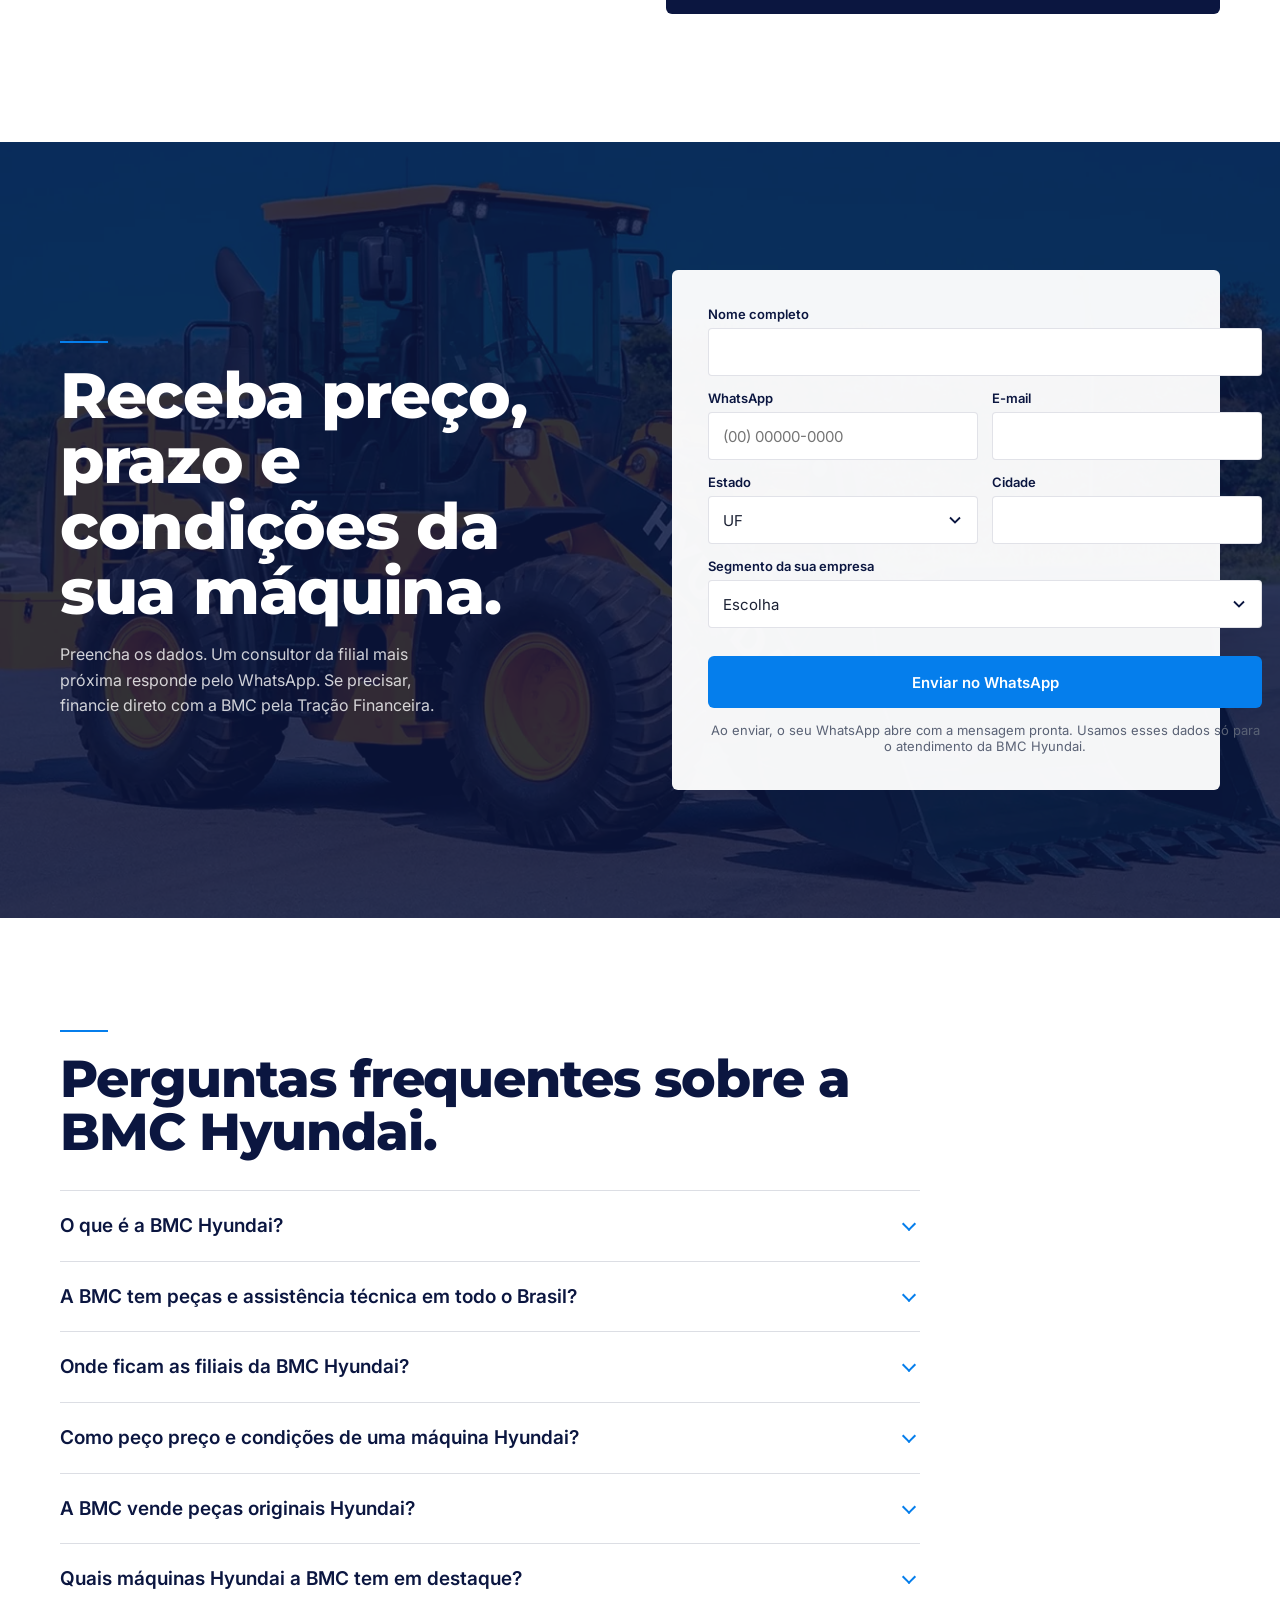
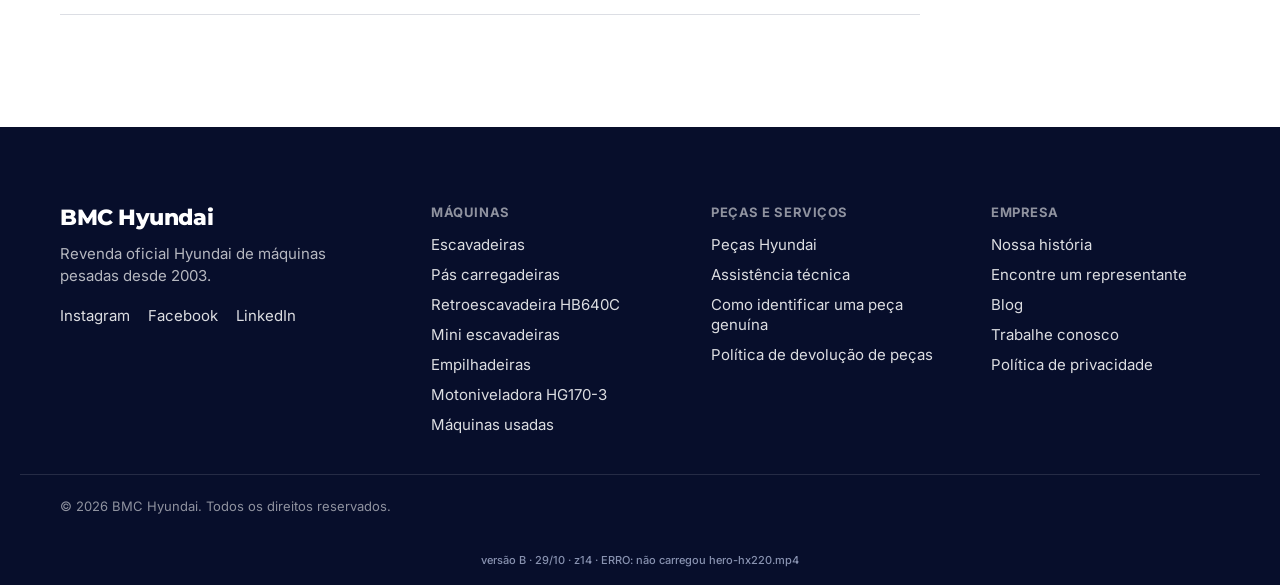
==== commit 06a567e7: "Home B: foto das máquinas em destaque centralizada com o texto e menos espaço sob o título Co-Author" ====
--- a/b/index.html
+++ b/b/index.html
@@ -128,11 +128,11 @@
 
 /* lançamento */
 .bh .launch{background:var(--deeper);color:#fff;padding:clamp(72px,10vw,128px) 0}
-.bh .launch-g{display:grid;grid-template-columns:1.5fr 1fr;gap:clamp(24px,4vw,56px);align-items:end}
+.bh .launch-g{display:grid;grid-template-columns:1.5fr 1fr;gap:clamp(24px,4vw,56px);align-items:center}
 .bh .launch-img{position:relative;border-radius:var(--r);overflow:hidden;aspect-ratio:16/10}
 .bh .launch-img img{width:100%;height:100%;object-fit:cover}
 .bh .launch .tag{display:inline-block;font:600 13px Inter,sans-serif;color:var(--accent);border:1px solid rgba(49,152,247,.45);border-radius:var(--r);padding:6px 10px;margin-bottom:22px}
-.bh .launch .launch-head{margin-bottom:clamp(28px,4vw,48px)}
+.bh .launch .launch-head{margin-bottom:clamp(20px,2.4vw,32px)}
 .bh .launch .launch-head h2{font-size:clamp(32px,4.6vw,56px)}
 .bh .launch .launch-g h3{font-size:clamp(44px,6vw,84px)}
 .bh .launch p{color:rgba(255,255,255,.76);line-height:1.6;margin-top:18px;max-width:40ch}
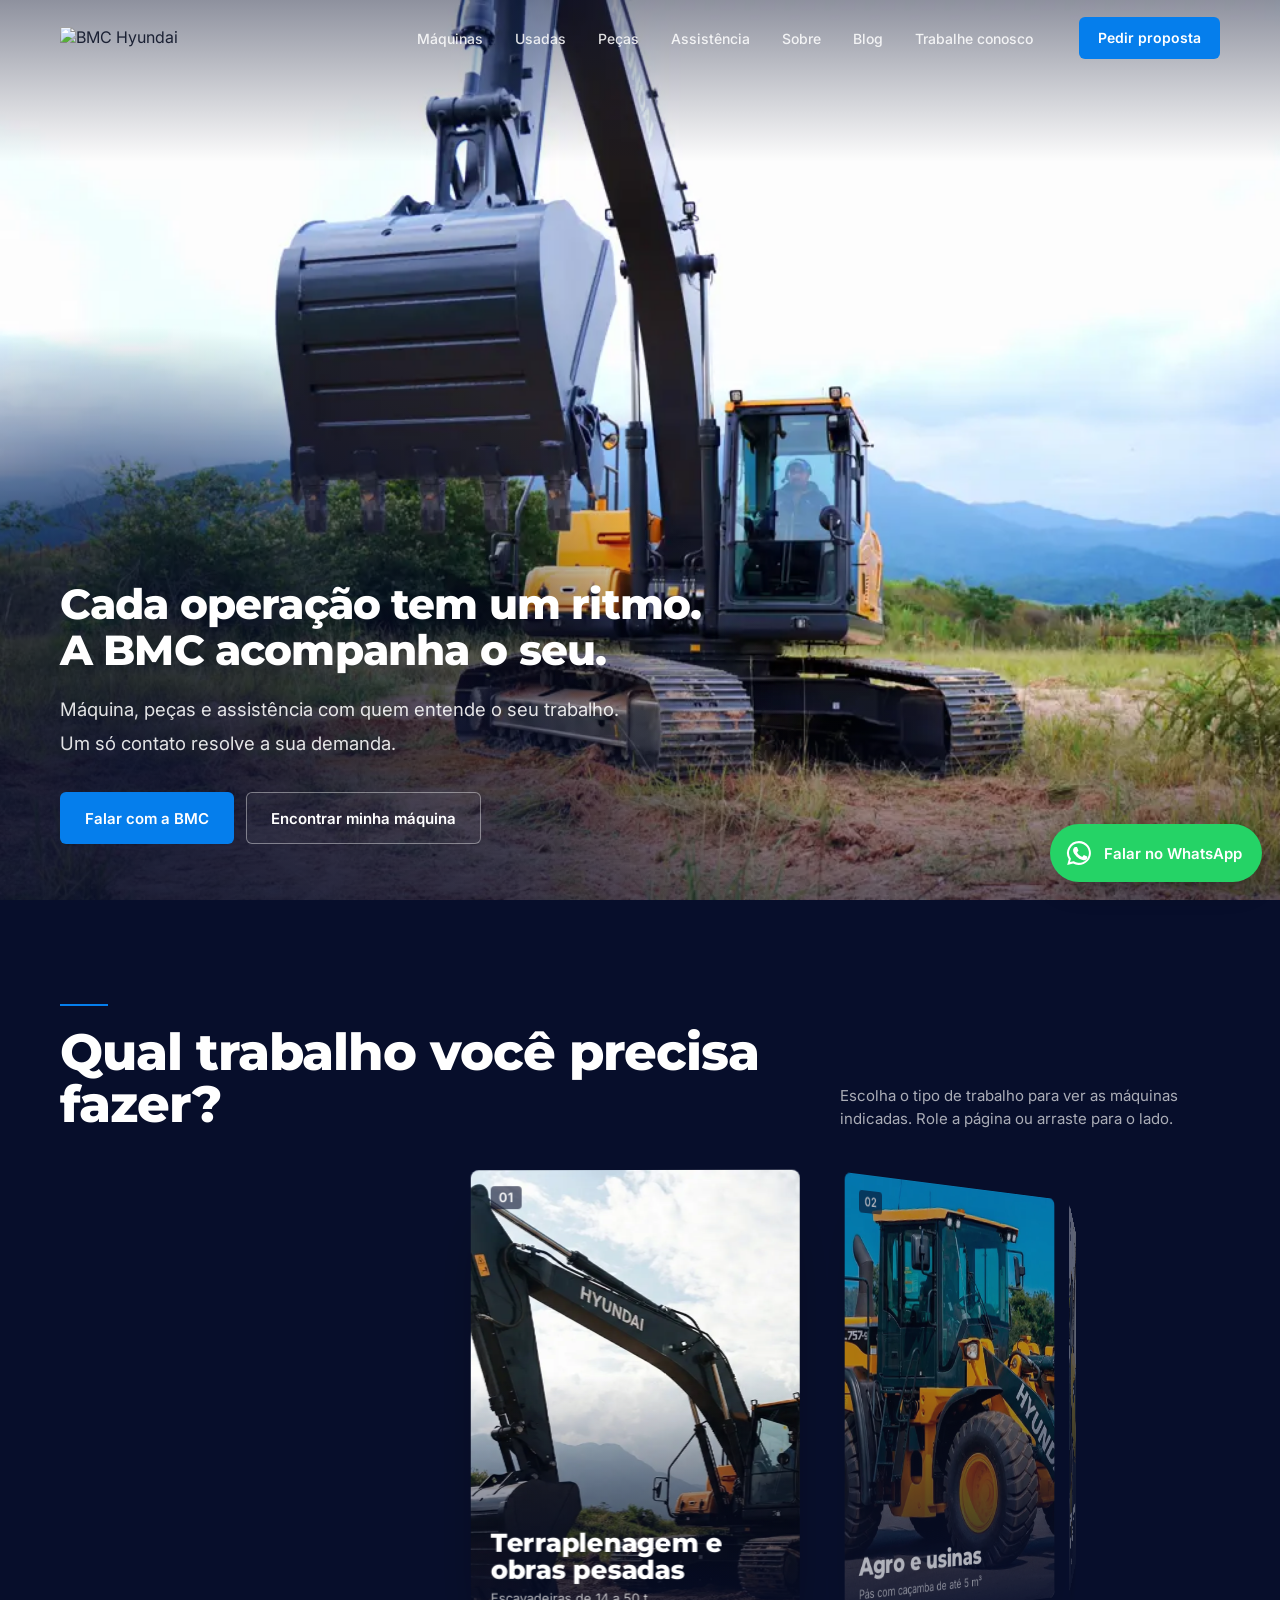
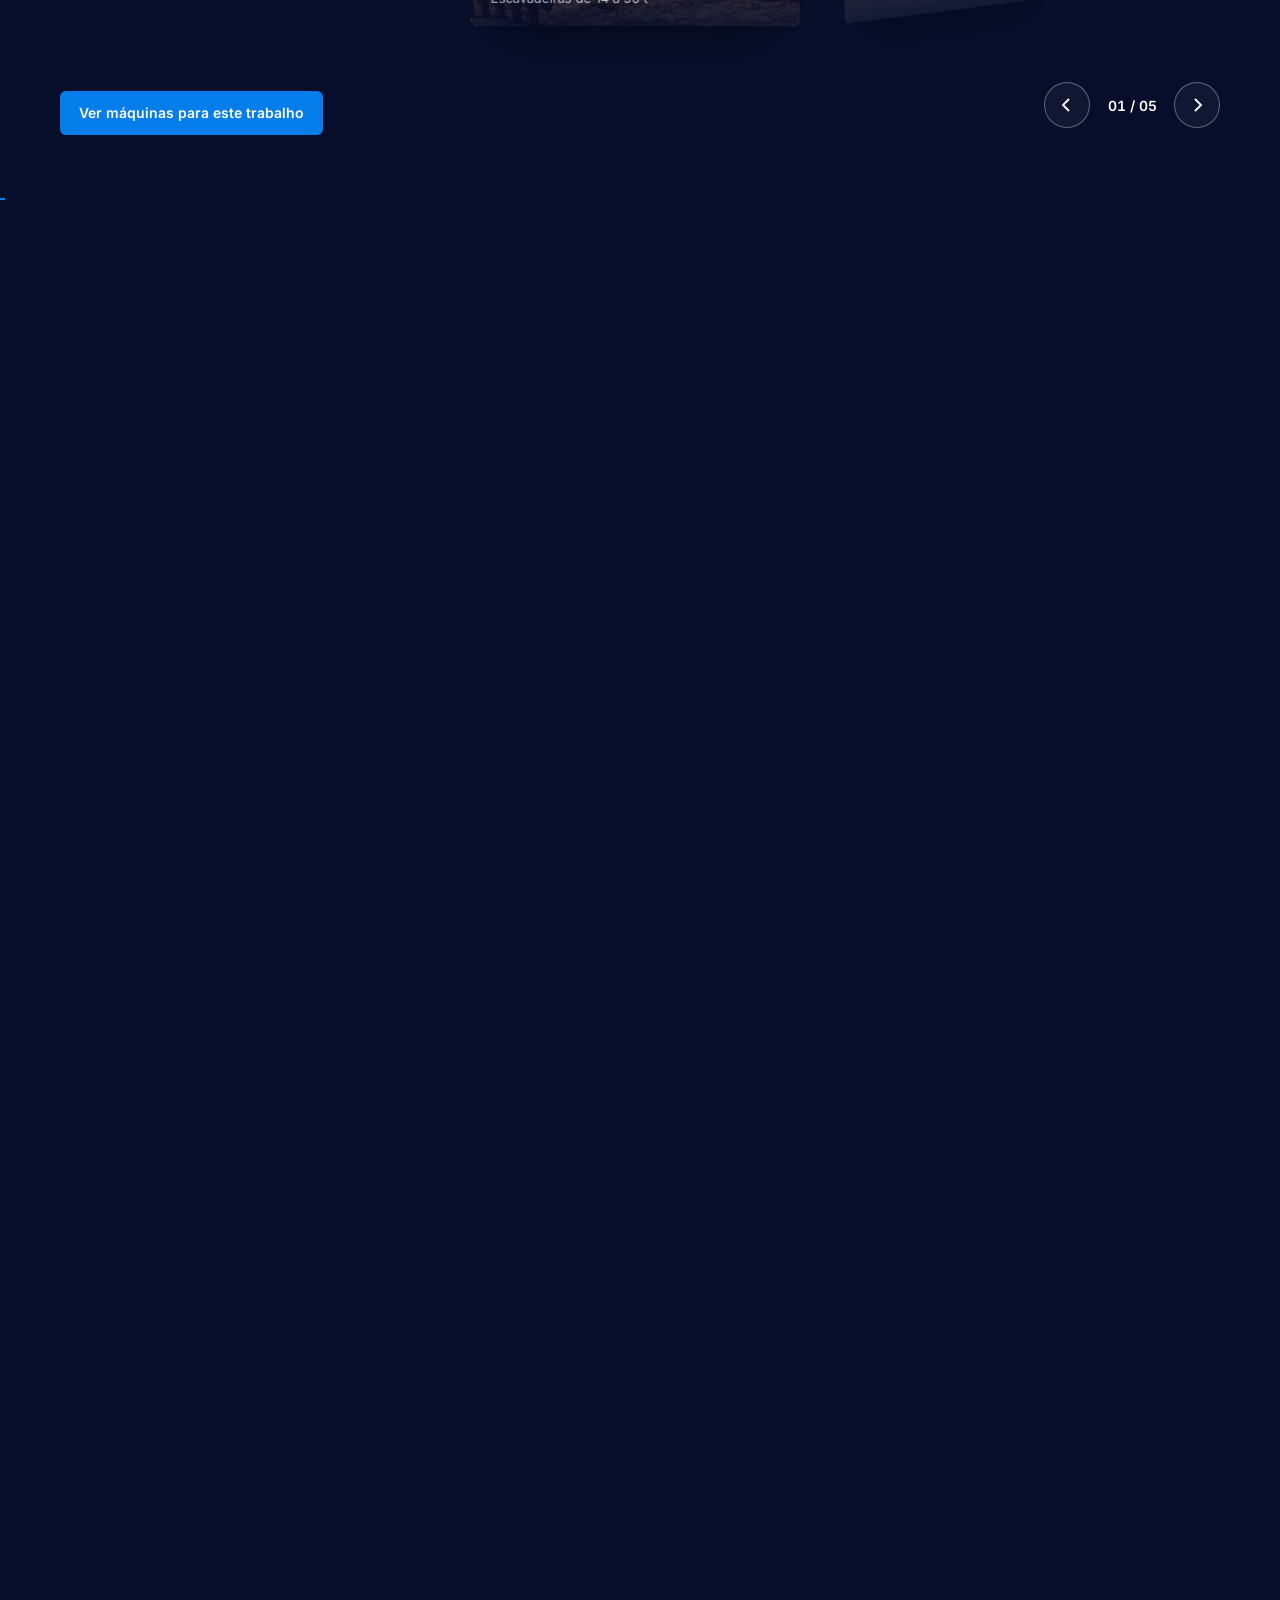
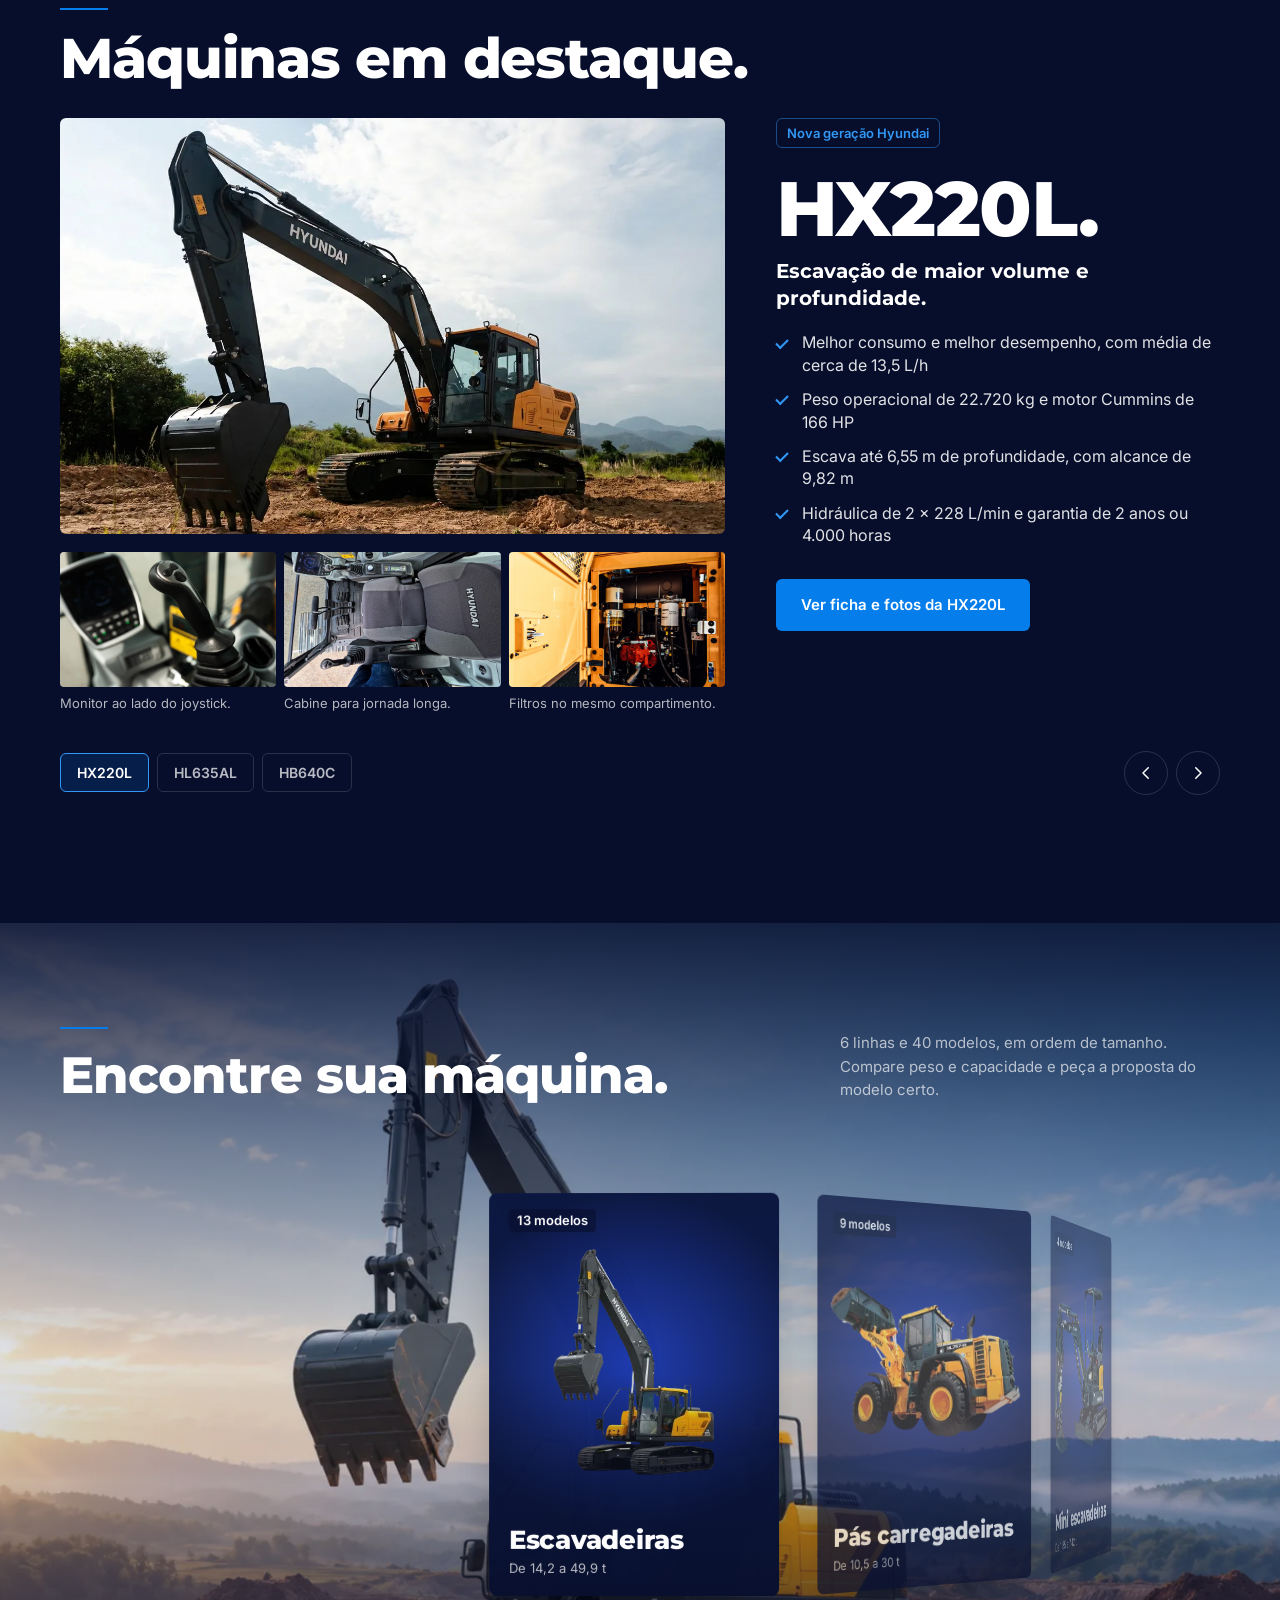
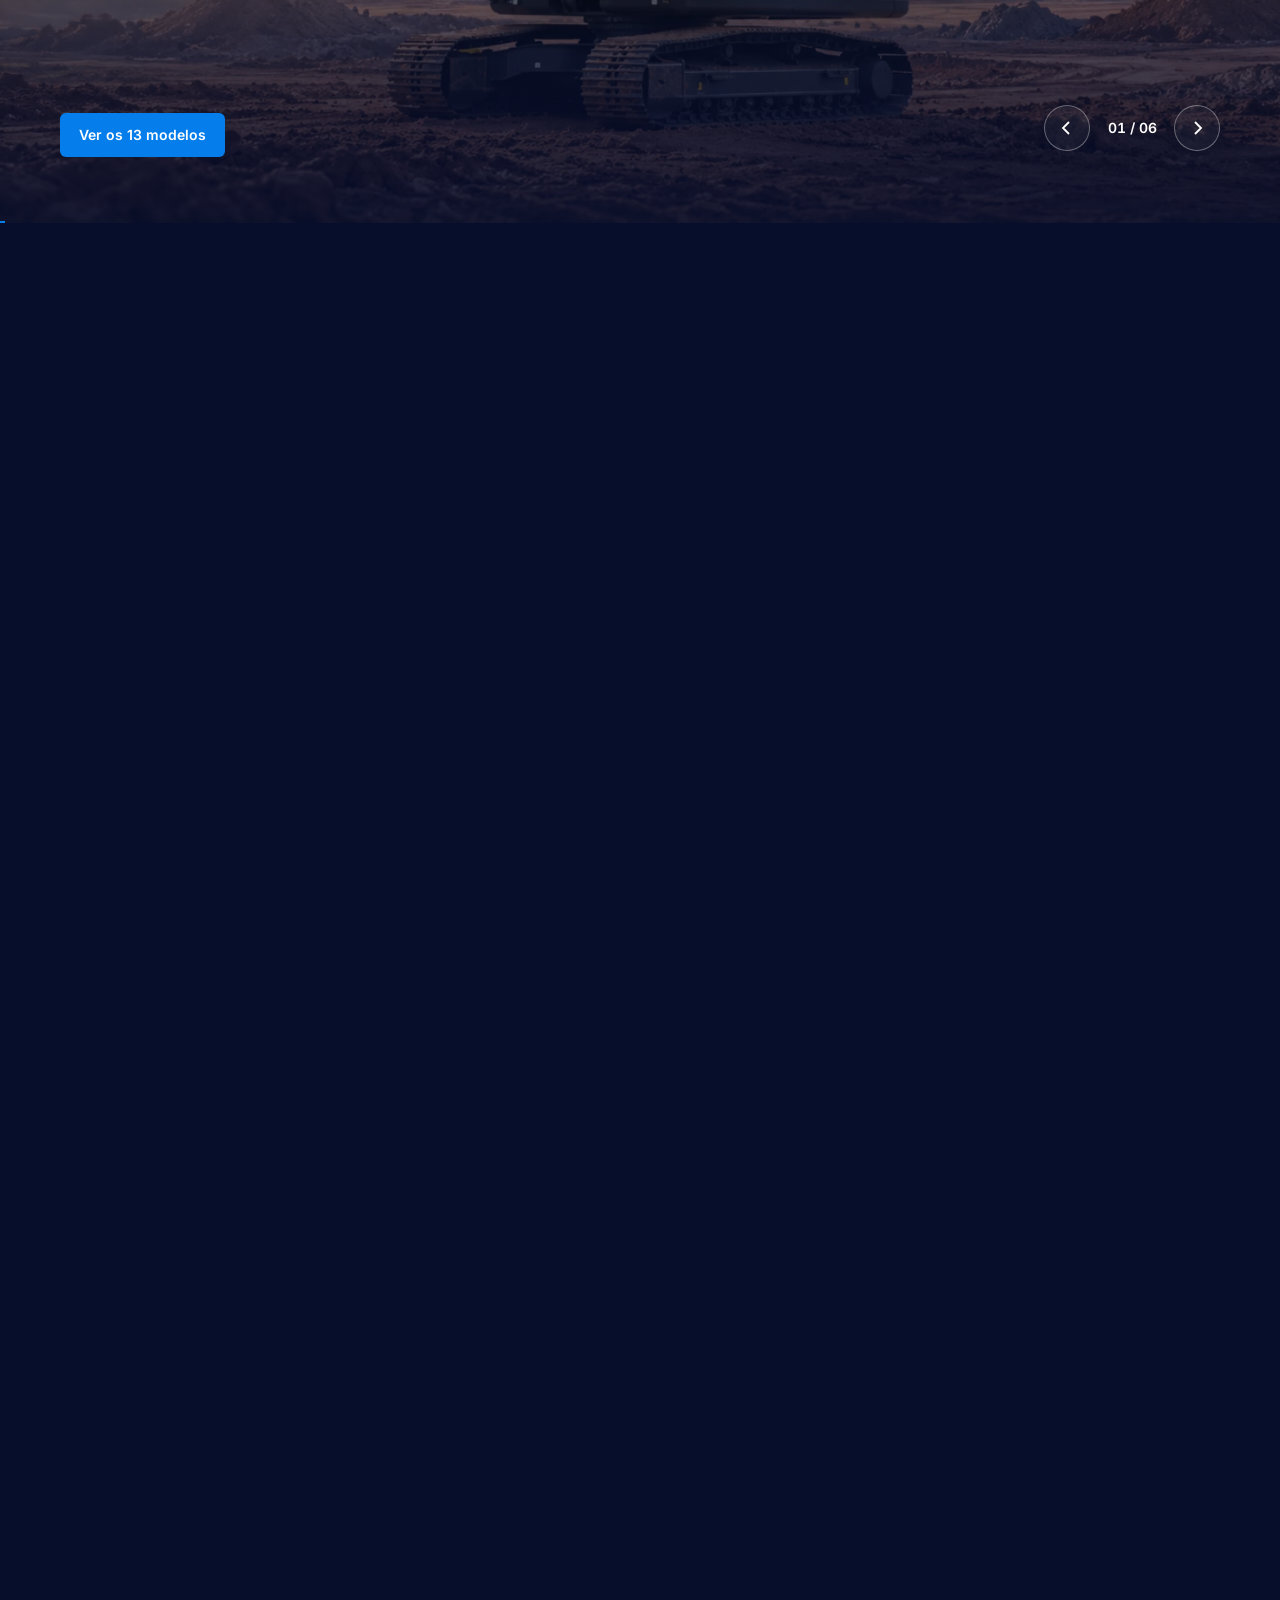
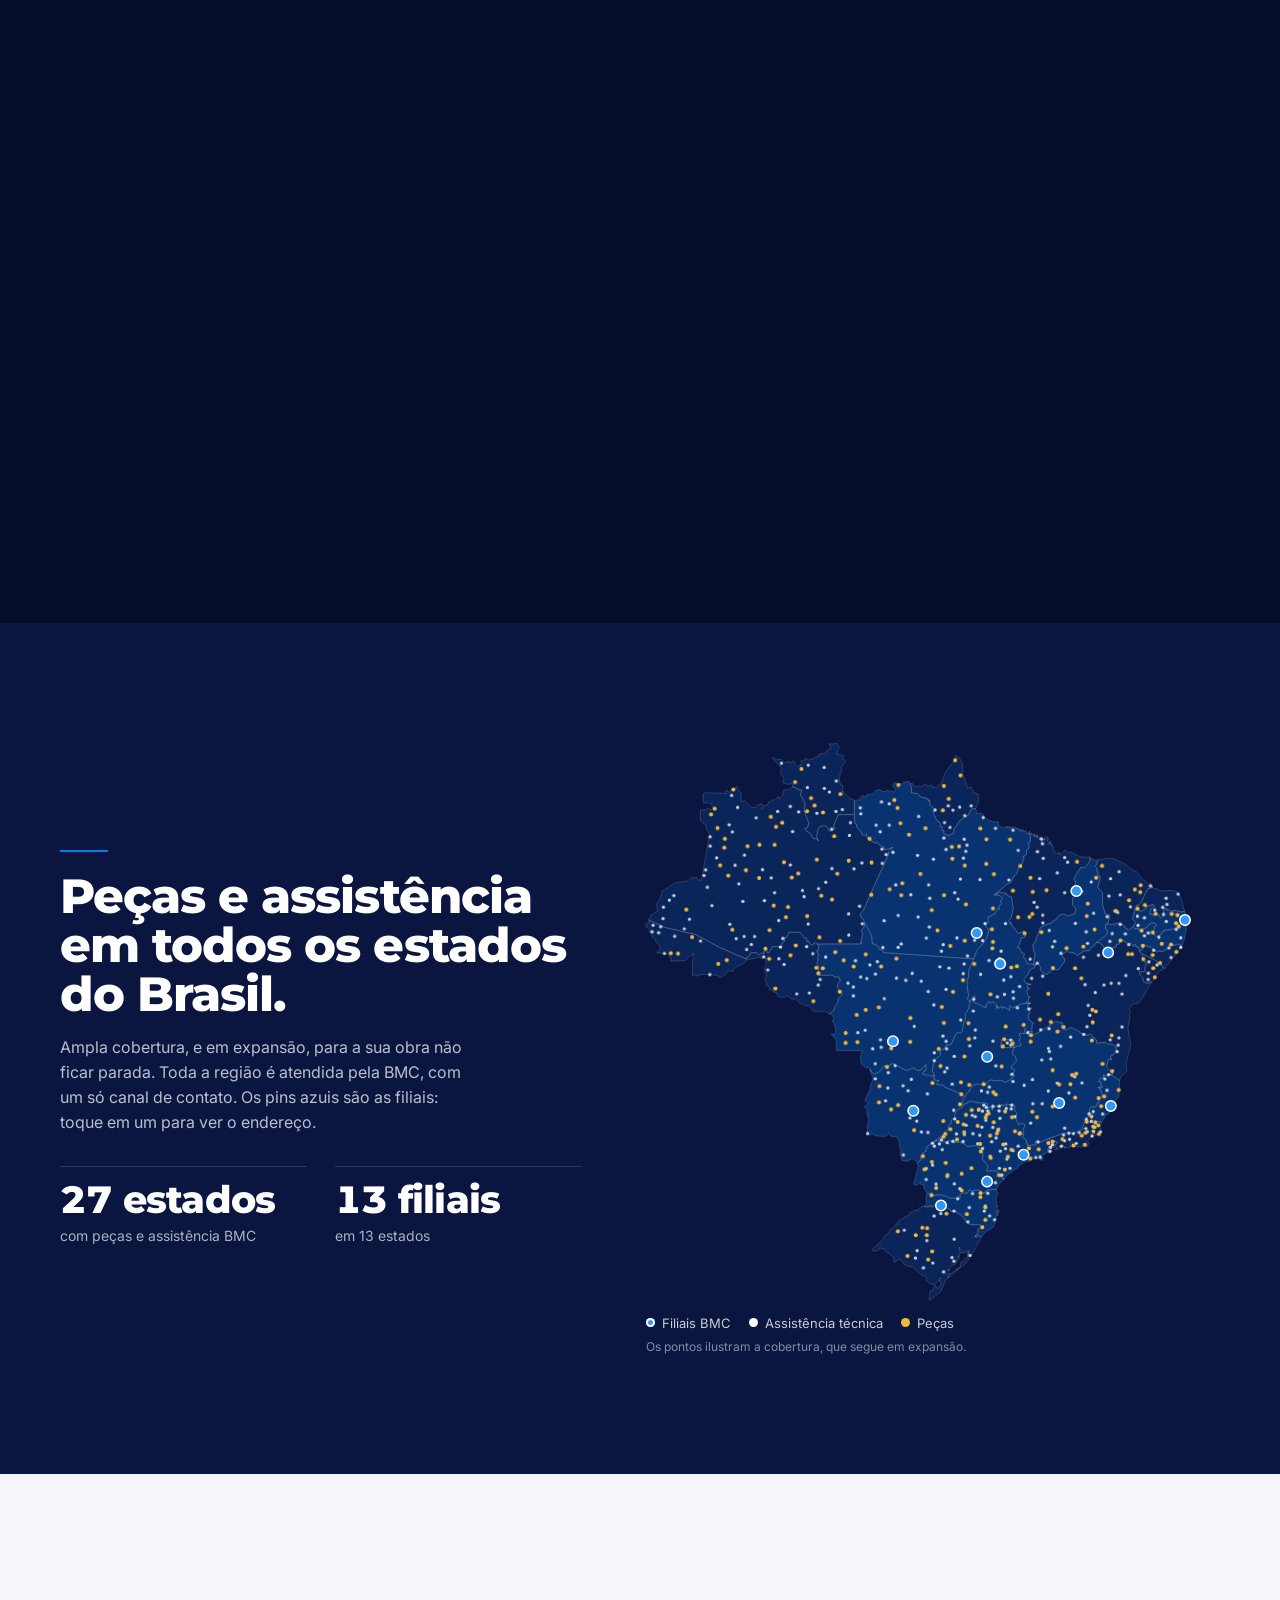
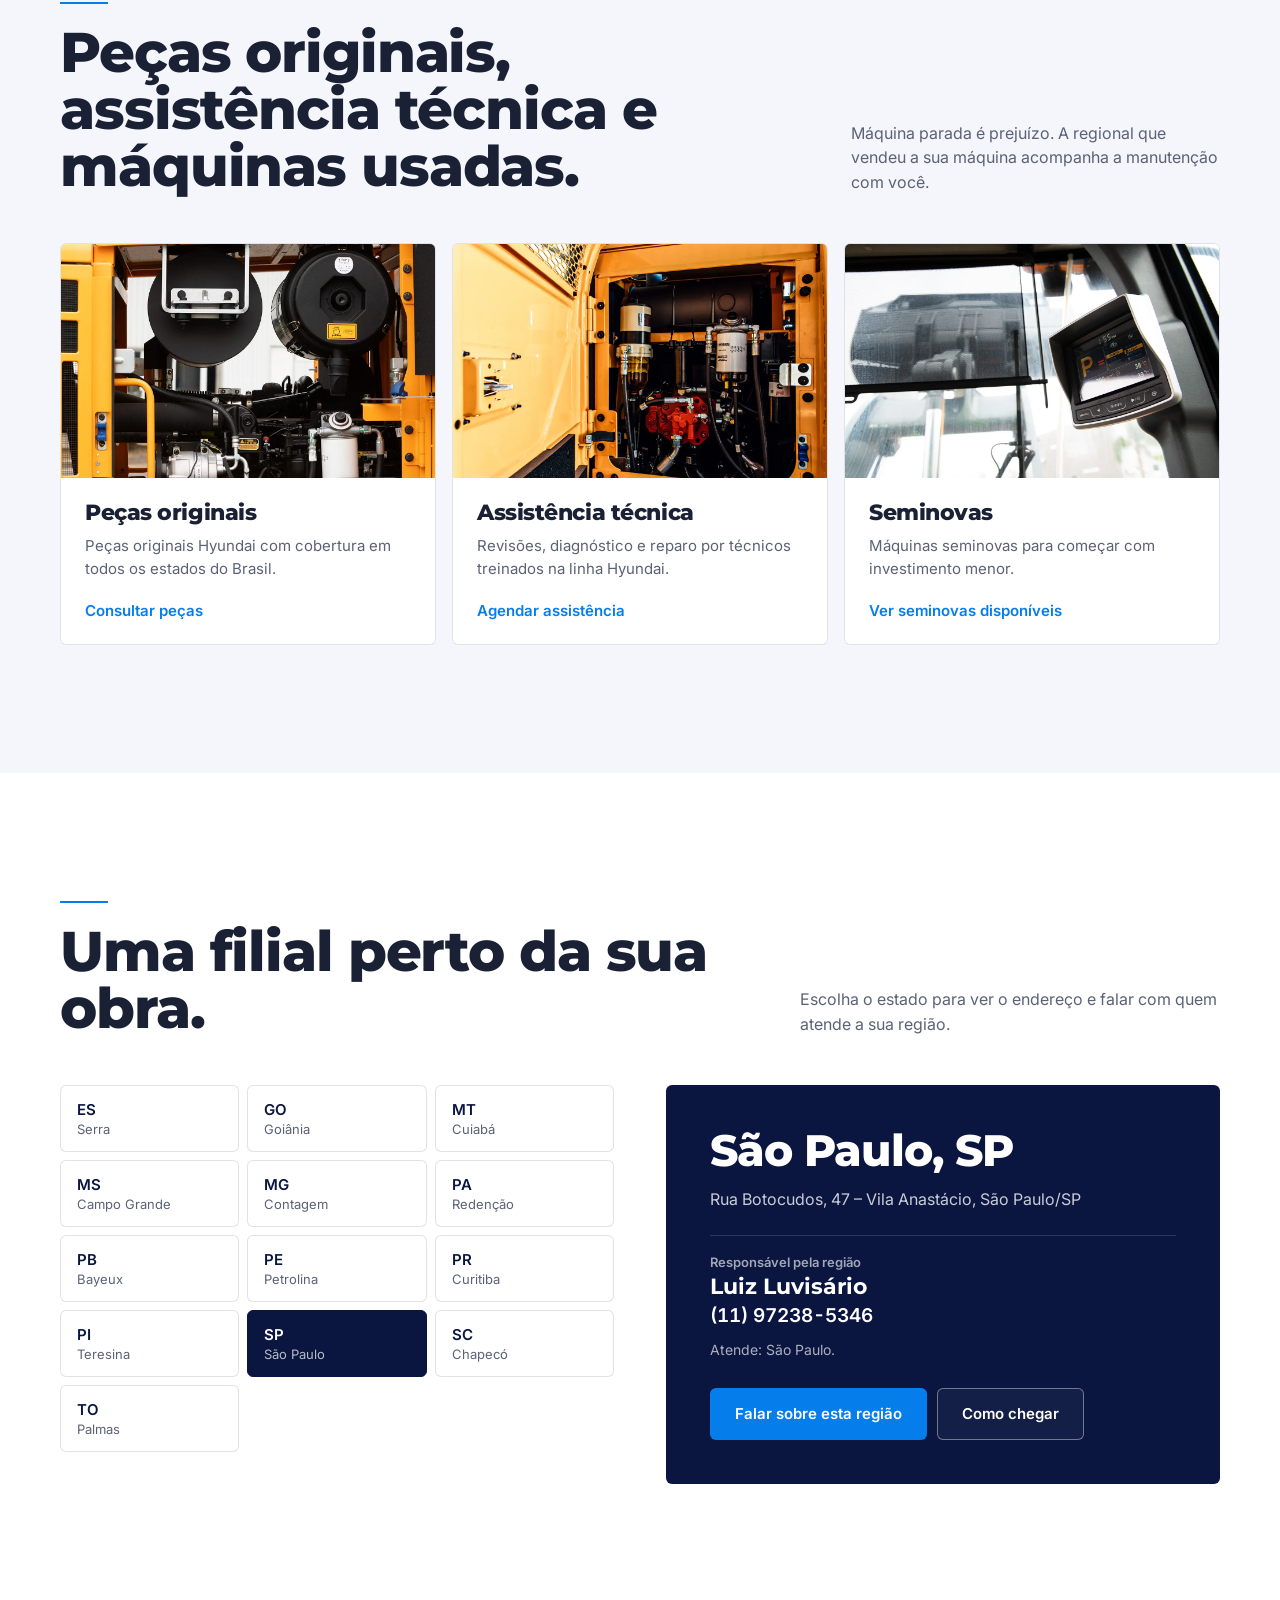
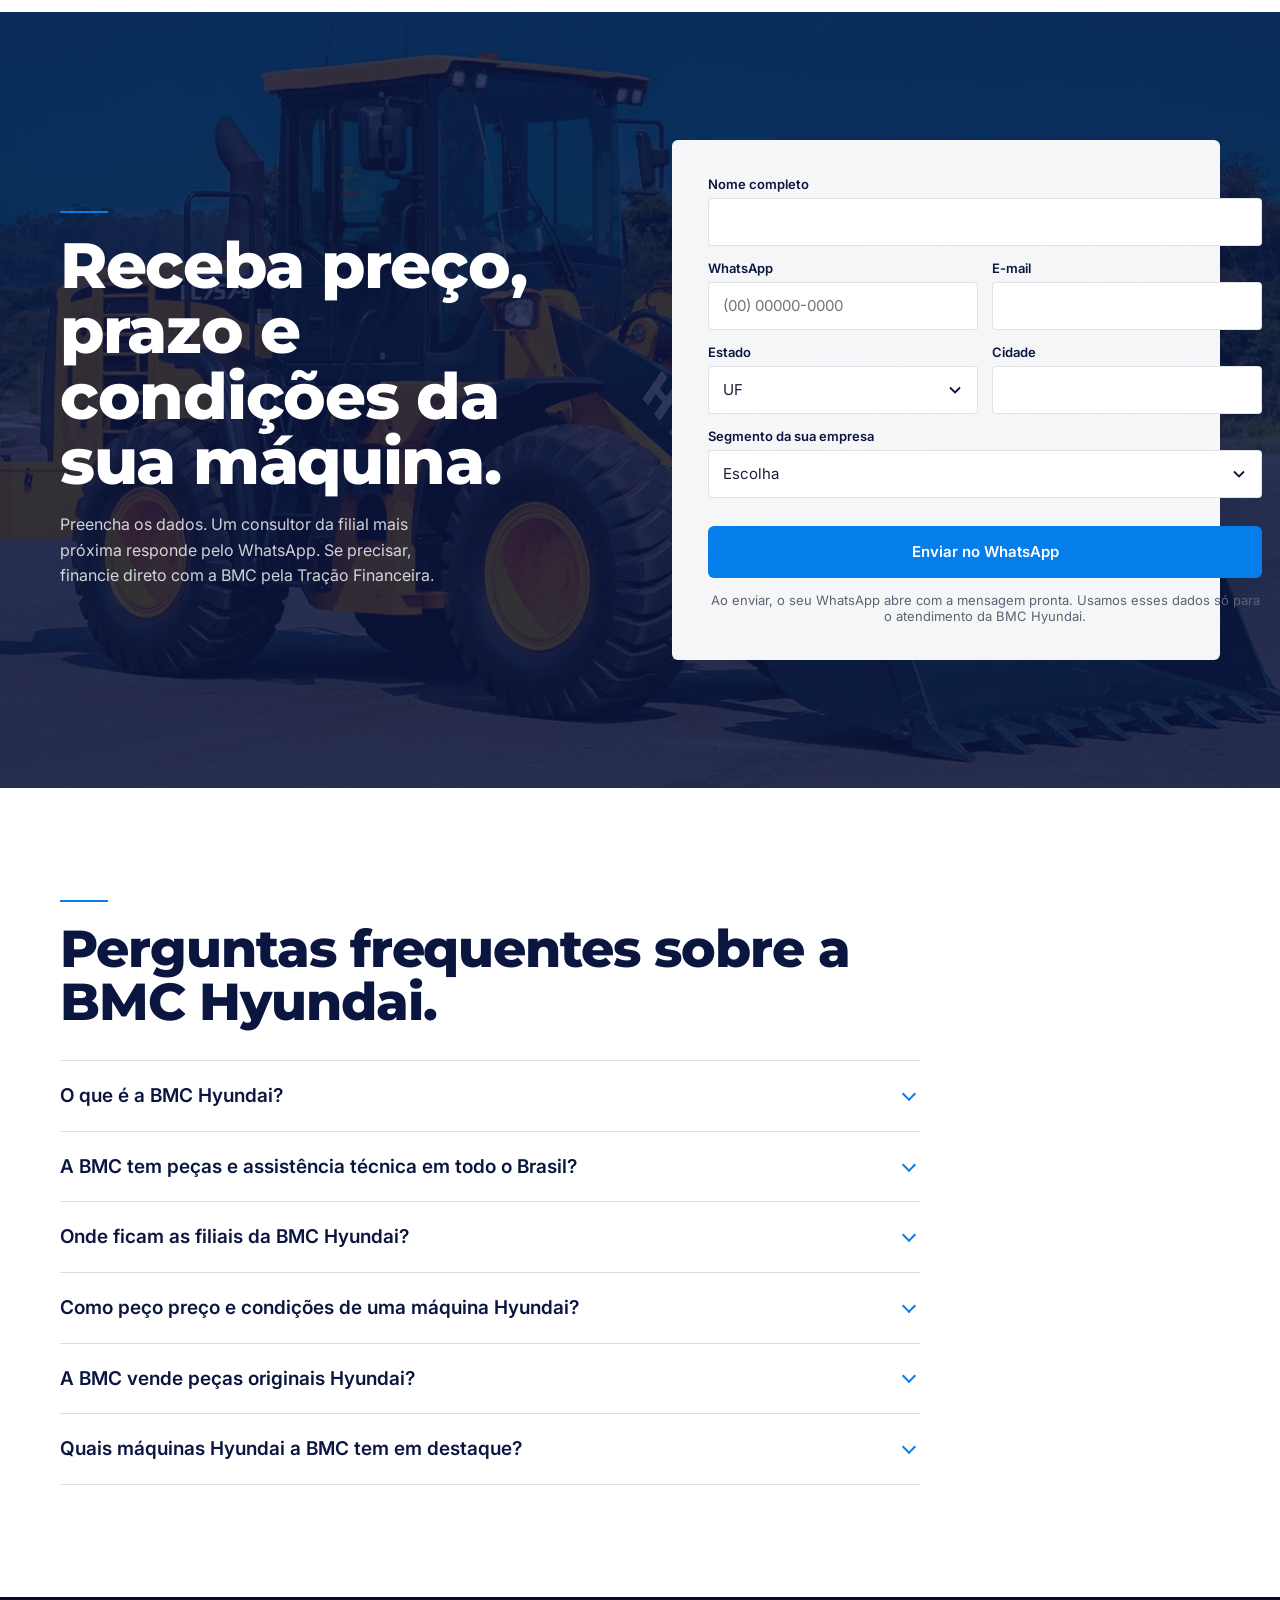
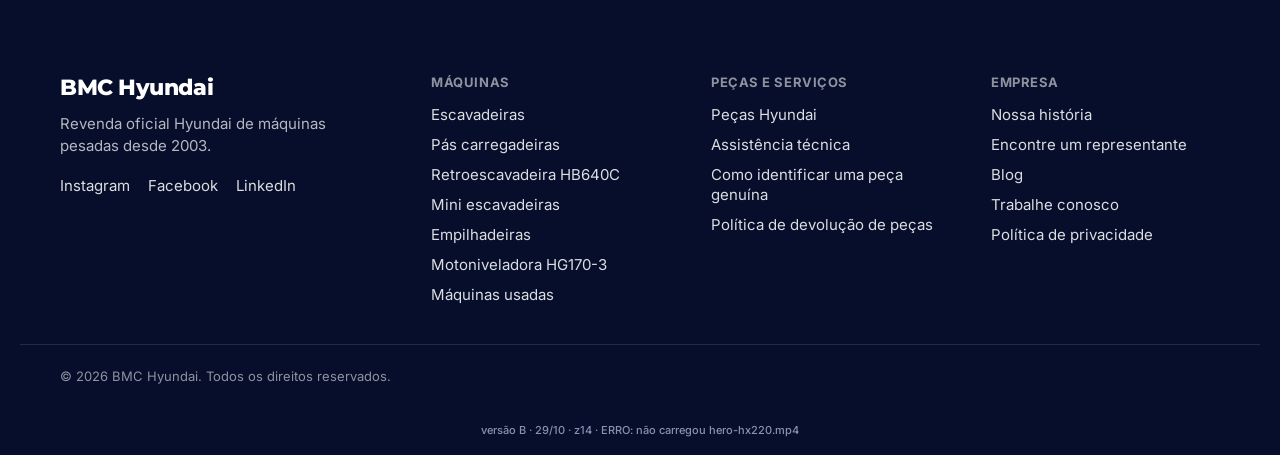
==== commit e7b4c28a: "Home B: destaques com fotos de detalhe sob a foto principal, topo alinhado, link de Trabalhe conosco" ====
--- a/b/index.html
+++ b/b/index.html
@@ -128,7 +128,7 @@
 
 /* lançamento */
 .bh .launch{background:var(--deeper);color:#fff;padding:clamp(72px,10vw,128px) 0}
-.bh .launch-g{display:grid;grid-template-columns:1.5fr 1fr;gap:clamp(24px,4vw,56px);align-items:center}
+.bh .launch-g{display:grid;grid-template-columns:1.5fr 1fr;gap:clamp(24px,4vw,56px);align-items:start}
 .bh .launch-img{position:relative;border-radius:var(--r);overflow:hidden;aspect-ratio:16/10}
 .bh .launch-img img{width:100%;height:100%;object-fit:cover}
 .bh .launch .tag{display:inline-block;font:600 13px Inter,sans-serif;color:var(--accent);border:1px solid rgba(49,152,247,.45);border-radius:var(--r);padding:6px 10px;margin-bottom:22px}
@@ -146,6 +146,10 @@
 .bh .launch ul.pts{list-style:none;margin:20px 0 0;padding:0;display:grid;gap:12px;max-width:46ch}
 .bh .launch ul.pts li{position:relative;padding-left:26px;color:rgba(255,255,255,.88);font-size:16px;line-height:1.4}
 .bh .launch ul.pts li::before{content:"";position:absolute;left:0;top:.45em;width:12px;height:7px;border-left:2px solid var(--accent);border-bottom:2px solid var(--accent);transform:rotate(-45deg)}
+.bh .launch-vis{display:grid;gap:18px;align-content:start;min-width:0}
+.bh .launch-vis .thumbs{margin-top:0}
+.bh .launch-vis .thumbs img{aspect-ratio:16/10}
+.bh .launch-txt{min-width:0}
 .bh .launch-sl{display:grid}
 .bh .launch-sl>.launch-g{grid-area:1/1;opacity:0;visibility:hidden;transition:opacity .6s ease,visibility 0s .6s}
 .bh .launch-sl>.launch-g.on{opacity:1;visibility:visible;transition:opacity .6s ease}
@@ -525,7 +529,7 @@
       <a href="https://sabservicos.com.br">Assistência</a>
       <a href="https://bmchyundai.com.br/nossa-historia/">Sobre</a>
       <a href="https://bmchyundai.com.br/blog/">Blog</a>
-      <a href="https://bmchyundai.com.br/trabalheconoscohome/">Trabalhe conosco</a>
+      <a href="https://bmchyundai.com.br/trabalheconosco/">Trabalhe conosco</a>
     </nav>
     <a class="btn btn-p" href="#orcamento">Pedir proposta</a>
     <button class="burger" id="bhBurger" aria-label="Abrir menu" aria-expanded="false"><svg width="20" height="20" viewBox="0 0 20 20" fill="none" stroke="currentColor" stroke-width="1.8"><path d="M2 6h16M2 14h16"/></svg></button>
@@ -539,7 +543,7 @@
   <a href="https://sabservicos.com.br">Assistência</a>
   <a href="https://bmchyundai.com.br/nossa-historia/">Sobre</a>
   <a href="#filiais">Filiais</a>
-  <a href="https://bmchyundai.com.br/trabalheconoscohome/">Trabalhe conosco</a>
+  <a href="https://bmchyundai.com.br/trabalheconosco/">Trabalhe conosco</a>
   <a class="btn btn-p" href="#orcamento">Pedir proposta</a>
 </nav>
 
@@ -579,8 +583,15 @@
 <div class="wrap launch-head"><div class="rule"></div><h2>Máquinas em destaque.</h2></div>
 <div class="launch-sl">
   <div class="wrap launch-g on" role="tabpanel" aria-label="HX220L">
+    <div class="launch-vis">
     <div class="launch-img"><img src="../assets/hx220-1.webp" alt="Escavadeira Hyundai HX220L em campo aberto" loading="lazy"></div>
-    <div>
+      <div class="thumbs">
+        <figure><img src="../assets/hx220-4.webp" alt="Joystick e monitor da cabine" loading="lazy"><figcaption>Monitor ao lado do joystick.</figcaption></figure>
+        <figure><img src="../assets/hx220-7.webp" alt="Assento do operador" loading="lazy"><figcaption>Cabine para jornada longa.</figcaption></figure>
+        <figure><img src="../assets/hx220-2.webp" alt="Compartimento de manutenção" loading="lazy"><figcaption>Filtros no mesmo compartimento.</figcaption></figure>
+      </div>
+    </div>
+    <div class="launch-txt">
       <span class="tag">Nova geração Hyundai</span>
       <h3>HX220L.</h3>
       <p class="lsub">Escavação de maior volume e profundidade.</p>
@@ -590,17 +601,19 @@
         <li>Escava até 6,55&nbsp;m de profundidade, com alcance de 9,82&nbsp;m</li>
         <li>Hidráulica de 2 × 228&nbsp;L/min e garantia de 2&nbsp;anos ou 4.000&nbsp;horas</li>
       </ul>
-      <div class="thumbs">
-        <figure><img src="../assets/hx220-4.webp" alt="Joystick e monitor da cabine" loading="lazy"><figcaption>Monitor ao lado do joystick.</figcaption></figure>
-        <figure><img src="../assets/hx220-7.webp" alt="Assento do operador" loading="lazy"><figcaption>Cabine para jornada longa.</figcaption></figure>
-        <figure><img src="../assets/hx220-2.webp" alt="Compartimento de manutenção" loading="lazy"><figcaption>Filtros no mesmo compartimento.</figcaption></figure>
-      </div>
       <a class="btn btn-p" href="https://bmchyundai.com.br/maquina/hx220l/">Ver ficha e fotos da HX220L</a>
     </div>
   </div>
   <div class="wrap launch-g" role="tabpanel" aria-label="HL635AL" aria-hidden="true" inert>
+    <div class="launch-vis">
     <div class="launch-img"><img src="../assets/hl635-4.webp" alt="Pá carregadeira Hyundai HL635AL com a caçamba erguida" loading="lazy"></div>
-    <div>
+      <div class="thumbs">
+        <figure><img src="../assets/hl635-3.webp" alt="Compartimento do motor da HL635AL" loading="lazy"><figcaption>Compartimento do motor.</figcaption></figure>
+        <figure><img src="../assets/hl635-5.webp" alt="Painel e volante da cabine" loading="lazy"><figcaption>Painel e volante.</figcaption></figure>
+        <figure><img src="../assets/hl635-6.webp" alt="Cabine e assento do operador" loading="lazy"><figcaption>Cabine com assento do operador.</figcaption></figure>
+      </div>
+    </div>
+    <div class="launch-txt">
       <span class="tag">Pá carregadeira Hyundai</span>
       <h3>HL635AL.</h3>
       <p class="lsub">Carregamento e movimentação de material.</p>
@@ -610,17 +623,19 @@
         <li>Capacidade de carga de 3.200&nbsp;kg, com engate rápido e 3ª função hidráulica de série</li>
         <li>Garantia de 2&nbsp;anos ou 4.000&nbsp;horas</li>
       </ul>
-      <div class="thumbs">
-        <figure><img src="../assets/hl635-3.webp" alt="Compartimento do motor da HL635AL" loading="lazy"><figcaption>Compartimento do motor.</figcaption></figure>
-        <figure><img src="../assets/hl635-5.webp" alt="Painel e volante da cabine" loading="lazy"><figcaption>Painel e volante.</figcaption></figure>
-        <figure><img src="../assets/hl635-6.webp" alt="Cabine e assento do operador" loading="lazy"><figcaption>Cabine com assento do operador.</figcaption></figure>
-      </div>
       <a class="btn btn-p" href="https://bmchyundai.com.br/maquina/hl635al/">Ver ficha e fotos da HL635AL</a>
     </div>
   </div>
   <div class="wrap launch-g" role="tabpanel" aria-label="HB640C" aria-hidden="true" inert>
+    <div class="launch-vis">
     <div class="launch-img"><img src="../assets/hb640c-1.webp" alt="Retroescavadeira Hyundai HB640C com a pá erguida e a retro recolhida" loading="lazy"></div>
-    <div>
+      <div class="thumbs">
+        <figure><img src="../assets/hb640c-2.webp" alt="Radiador e compartimento do motor" loading="lazy"><figcaption>Compartimento do motor.</figcaption></figure>
+        <figure><img src="../assets/hb640c-3.webp" alt="Alavancas de comando na cabine" loading="lazy"><figcaption>Alavancas de comando.</figcaption></figure>
+        <figure><img src="../assets/hb640c-4.webp" alt="Estabilizador traseiro da retroescavadeira" loading="lazy"><figcaption>Estabilizadores traseiros.</figcaption></figure>
+      </div>
+    </div>
+    <div class="launch-txt">
       <span class="tag">Retroescavadeira Hyundai</span>
       <h3>HB640C.</h3>
       <p class="lsub">Carrega e escava na mesma máquina, em obras urbanas e serviços variados.</p>
@@ -630,11 +645,6 @@
         <li>Peso operacional de 8.500&nbsp;kg e cabine ROPS de série</li>
         <li>Garantia de 1&nbsp;ano ou 2.000&nbsp;horas, e de 2&nbsp;anos ou 3.000&nbsp;horas no trem de força</li>
       </ul>
-      <div class="thumbs">
-        <figure><img src="../assets/hb640c-2.webp" alt="Radiador e compartimento do motor" loading="lazy"><figcaption>Compartimento do motor.</figcaption></figure>
-        <figure><img src="../assets/hb640c-3.webp" alt="Alavancas de comando na cabine" loading="lazy"><figcaption>Alavancas de comando.</figcaption></figure>
-        <figure><img src="../assets/hb640c-4.webp" alt="Estabilizador traseiro da retroescavadeira" loading="lazy"><figcaption>Estabilizadores traseiros.</figcaption></figure>
-      </div>
       <a class="btn btn-p" href="https://bmchyundai.com.br/maquina/retroescavadeira-hb640c-2/">Ver ficha e fotos da HB640C</a>
     </div>
   </div>
@@ -755,7 +765,7 @@
 
 <section class="faq" id="duvidas" aria-labelledby="bhFaqT"><div class="wrap"><div class="rule"></div><h2 id="bhFaqT">Perguntas frequentes sobre a BMC Hyundai.</h2><div class="faq-l"><details><summary>O que é a BMC Hyundai?</summary><p>A BMC é revenda oficial Hyundai de máquinas pesadas desde 2003. Vende escavadeiras, pás carregadeiras, retroescavadeiras, mini escavadeiras, empilhadeiras e motoniveladora, com peças originais e assistência técnica.</p></details><details><summary>A BMC tem peças e assistência técnica em todo o Brasil?</summary><p>Sim. A BMC tem cobertura de peças e assistência técnica em todos os estados do Brasil e segue ampliando essa cobertura. Em cada região, um responsável é o contato único para resolver a sua demanda.</p></details><details><summary>Onde ficam as filiais da BMC Hyundai?</summary><p>São 13 filiais, em Serra (ES), Goiânia (GO), Cuiabá (MT), Campo Grande (MS), Contagem (MG), Redenção (PA), Bayeux (PB), Petrolina (PE), Curitiba (PR), Teresina (PI), São Paulo (SP), Chapecó (SC) e Palmas (TO).</p></details><details><summary>Como peço preço e condições de uma máquina Hyundai?</summary><p>Preencha o formulário de cotação desta página ou toque em Falar com a BMC. Um consultor da sua região responde pelo WhatsApp, e a BMC também oferece financiamento pela Tração Financeira.</p></details><details><summary>A BMC vende peças originais Hyundai?</summary><p>Sim. A BMC oferece peças originais Hyundai com cobertura em todos os estados do Brasil. O catálogo e o atendimento ficam na página de peças do site.</p></details><details><summary>Quais máquinas Hyundai a BMC tem em destaque?</summary><p>A HX220L, escavadeira de 22 t da nova geração Hyundai, a HL635AL, pá carregadeira, e a HB640C, retroescavadeira de 100 HP. A lista completa de modelos está na seção Encontre sua máquina.</p></details></div></div></section>
 <script type="application/ld+json">{"@context":"https://schema.org","@graph":[{"@type":"Organization","@id":"https://bmchyundai.com.br/#organization","name":"BMC Hyundai","alternateName":"BMC","url":"https://bmchyundai.com.br/","logo":"https://bmchyundai.com.br/wp-content/uploads/2024/08/favicon-bmc-300x300.webp","description":"Revenda oficial Hyundai de máquinas pesadas desde 2003, com peças e assistência técnica em todos os estados do Brasil.","brand":{"@type":"Brand","name":"Hyundai"},"areaServed":{"@type":"Country","name":"Brasil"},"sameAs":["https://www.instagram.com/bmchyundai/","https://www.facebook.com/bmchyundai/","https://br.linkedin.com/company/bmchyundai"]},{"@type":"LocalBusiness","@id":"https://bmchyundai.com.br/#filial-es","name":"BMC Hyundai Serra","parentOrganization":{"@id":"https://bmchyundai.com.br/#organization"},"url":"https://bmchyundai.com.br/#filiais","address":{"@type":"PostalAddress","streetAddress":"Avenida Carapebus, 115 – São Geraldo","addressLocality":"Serra","addressRegion":"ES","addressCountry":"BR"}},{"@type":"LocalBusiness","@id":"https://bmchyundai.com.br/#filial-go","name":"BMC Hyundai Goiânia","parentOrganization":{"@id":"https://bmchyundai.com.br/#organization"},"url":"https://bmchyundai.com.br/#filiais","address":{"@type":"PostalAddress","streetAddress":"Avenida São Francisco, 1447 – Santa Genoveva","addressLocality":"Goiânia","addressRegion":"GO","addressCountry":"BR"}},{"@type":"LocalBusiness","@id":"https://bmchyundai.com.br/#filial-mt","name":"BMC Hyundai Cuiabá","parentOrganization":{"@id":"https://bmchyundai.com.br/#organization"},"url":"https://bmchyundai.com.br/#filiais","address":{"@type":"PostalAddress","streetAddress":"Avenida Ayrton Senna da Silva, 200 – Distrito Industrial","addressLocality":"Cuiabá","addressRegion":"MT","addressCountry":"BR"}},{"@type":"LocalBusiness","@id":"https://bmchyundai.com.br/#filial-ms","name":"BMC Hyundai Campo Grande","parentOrganization":{"@id":"https://bmchyundai.com.br/#organization"},"url":"https://bmchyundai.com.br/#filiais","address":{"@type":"PostalAddress","streetAddress":"Avenida Gury Marques, 5532 – Jardim Monumento","addressLocality":"Campo Grande","addressRegion":"MS","addressCountry":"BR"}},{"@type":"LocalBusiness","@id":"https://bmchyundai.com.br/#filial-mg","name":"BMC Hyundai Contagem","parentOrganization":{"@id":"https://bmchyundai.com.br/#organization"},"url":"https://bmchyundai.com.br/#filiais","address":{"@type":"PostalAddress","streetAddress":"Rodovia BR-381, 1000 – Inconfidentes","addressLocality":"Contagem","addressRegion":"MG","addressCountry":"BR"}},{"@type":"LocalBusiness","@id":"https://bmchyundai.com.br/#filial-pa","name":"BMC Hyundai Redenção","parentOrganization":{"@id":"https://bmchyundai.com.br/#organization"},"url":"https://bmchyundai.com.br/#filiais","address":{"@type":"PostalAddress","streetAddress":"Avenida Brasil, S/N, Quadra 114, Lotes 13 e 14 – Alto Paraná","addressLocality":"Redenção","addressRegion":"PA","addressCountry":"BR"}},{"@type":"LocalBusiness","@id":"https://bmchyundai.com.br/#filial-pb","name":"BMC Hyundai Bayeux","parentOrganization":{"@id":"https://bmchyundai.com.br/#organization"},"url":"https://bmchyundai.com.br/#filiais","address":{"@type":"PostalAddress","streetAddress":"Av. Francisco Marques da Fonseca, 340, Sala M – Rio do Meio","addressLocality":"Bayeux","addressRegion":"PB","addressCountry":"BR"}},{"@type":"LocalBusiness","@id":"https://bmchyundai.com.br/#filial-pe","name":"BMC Hyundai Petrolina","parentOrganization":{"@id":"https://bmchyundai.com.br/#organization"},"url":"https://bmchyundai.com.br/#filiais","address":{"@type":"PostalAddress","streetAddress":"Rua Arcoverde, 128 – Atrás da Banca","addressLocality":"Petrolina","addressRegion":"PE","addressCountry":"BR"}},{"@type":"LocalBusiness","@id":"https://bmchyundai.com.br/#filial-pr","name":"BMC Hyundai Curitiba","parentOrganization":{"@id":"https://bmchyundai.com.br/#organization"},"url":"https://bmchyundai.com.br/#filiais","address":{"@type":"PostalAddress","streetAddress":"Rua Mandaguaçu, 28 – Sítio Cercado","addressLocality":"Curitiba","addressRegion":"PR","addressCountry":"BR"}},{"@type":"LocalBusiness","@id":"https://bmchyundai.com.br/#filial-pi","name":"BMC Hyundai Teresina","parentOrganization":{"@id":"https://bmchyundai.com.br/#organization"},"url":"https://bmchyundai.com.br/#filiais","address":{"@type":"PostalAddress","streetAddress":"Av. Prefeito Wall Ferraz, 11133, Sala 03 – Santo Antônio","addressLocality":"Teresina","addressRegion":"PI","addressCountry":"BR"}},{"@type":"LocalBusiness","@id":"https://bmchyundai.com.br/#filial-sp","name":"BMC Hyundai São Paulo","parentOrganization":{"@id":"https://bmchyundai.com.br/#organization"},"url":"https://bmchyundai.com.br/#filiais","address":{"@type":"PostalAddress","streetAddress":"Rua Botocudos, 47 – Vila Anastácio","addressLocality":"São Paulo","addressRegion":"SP","addressCountry":"BR"}},{"@type":"LocalBusiness","@id":"https://bmchyundai.com.br/#filial-sc","name":"BMC Hyundai Chapecó","parentOrganization":{"@id":"https://bmchyundai.com.br/#organization"},"url":"https://bmchyundai.com.br/#filiais","address":{"@type":"PostalAddress","streetAddress":"Av. Pedro Giordano Cella, 224-D","addressLocality":"Chapecó","addressRegion":"SC","addressCountry":"BR"}},{"@type":"LocalBusiness","@id":"https://bmchyundai.com.br/#filial-to","name":"BMC Hyundai Palmas","parentOrganization":{"@id":"https://bmchyundai.com.br/#organization"},"url":"https://bmchyundai.com.br/#filiais","address":{"@type":"PostalAddress","streetAddress":"Quadra ASR-SE 95 (912 Sul), Alameda 7, Lote 05A – Plano Diretor Sul","addressLocality":"Palmas","addressRegion":"TO","addressCountry":"BR"}},{"@type":"FAQPage","@id":"https://bmchyundai.com.br/#faq","mainEntity":[{"@type":"Question","name":"O que é a BMC Hyundai?","acceptedAnswer":{"@type":"Answer","text":"A BMC é revenda oficial Hyundai de máquinas pesadas desde 2003. Vende escavadeiras, pás carregadeiras, retroescavadeiras, mini escavadeiras, empilhadeiras e motoniveladora, com peças originais e assistência técnica."}},{"@type":"Question","name":"A BMC tem peças e assistência técnica em todo o Brasil?","acceptedAnswer":{"@type":"Answer","text":"Sim. A BMC tem cobertura de peças e assistência técnica em todos os estados do Brasil e segue ampliando essa cobertura. Em cada região, um responsável é o contato único para resolver a sua demanda."}},{"@type":"Question","name":"Onde ficam as filiais da BMC Hyundai?","acceptedAnswer":{"@type":"Answer","text":"São 13 filiais, em Serra (ES), Goiânia (GO), Cuiabá (MT), Campo Grande (MS), Contagem (MG), Redenção (PA), Bayeux (PB), Petrolina (PE), Curitiba (PR), Teresina (PI), São Paulo (SP), Chapecó (SC) e Palmas (TO)."}},{"@type":"Question","name":"Como peço preço e condições de uma máquina Hyundai?","acceptedAnswer":{"@type":"Answer","text":"Preencha o formulário de cotação desta página ou toque em Falar com a BMC. Um consultor da sua região responde pelo WhatsApp, e a BMC também oferece financiamento pela Tração Financeira."}},{"@type":"Question","name":"A BMC vende peças originais Hyundai?","acceptedAnswer":{"@type":"Answer","text":"Sim. A BMC oferece peças originais Hyundai com cobertura em todos os estados do Brasil. O catálogo e o atendimento ficam na página de peças do site."}},{"@type":"Question","name":"Quais máquinas Hyundai a BMC tem em destaque?","acceptedAnswer":{"@type":"Answer","text":"A HX220L, escavadeira de 22 t da nova geração Hyundai, a HL635AL, pá carregadeira, e a HB640C, retroescavadeira de 100 HP. A lista completa de modelos está na seção Encontre sua máquina."}}]}]}</script>
-<footer class="foot"><div class="wrap foot-g"><div class="foot-brand"><b>BMC Hyundai</b><p>Revenda oficial Hyundai de máquinas pesadas desde 2003.</p><div class="foot-soc"><a href="https://www.instagram.com/bmchyundai/" target="_blank" rel="noopener">Instagram</a><a href="https://www.facebook.com/bmchyundai/" target="_blank" rel="noopener">Facebook</a><a href="https://br.linkedin.com/company/bmchyundai" target="_blank" rel="noopener">LinkedIn</a></div></div><nav aria-label="Máquinas"><h3>Máquinas</h3><ul><li><a href="https://bmchyundai.com.br/escavadeiras-hyundai/">Escavadeiras</a></li><li><a href="https://bmchyundai.com.br/pas-carregadeiras/">Pás carregadeiras</a></li><li><a href="https://bmchyundai.com.br/maquina/retroescavadeira-hb640c-2/">Retroescavadeira HB640C</a></li><li><a href="https://bmchyundai.com.br/mini-escavadeiras/">Mini escavadeiras</a></li><li><a href="https://bmchyundai.com.br/maquina/empilhadeiras-hyundai/">Empilhadeiras</a></li><li><a href="https://bmchyundai.com.br/maquina/motoniveladora-hg170-3/">Motoniveladora HG170-3</a></li><li><a href="https://www.pesadosonline.com.br/">Máquinas usadas</a></li></ul></nav><nav aria-label="Peças e serviços"><h3>Peças e serviços</h3><ul><li><a href="https://bmchyundai.com.br/pecas-hyundai/">Peças Hyundai</a></li><li><a href="https://sabservicos.com.br">Assistência técnica</a></li><li><a href="https://bmchyundai.com.br/como-identificar-se-uma-peca-hyundai-e-genuina-ou-nao/">Como identificar uma peça genuína</a></li><li><a href="https://bmchyundai.com.br/politica-de-devolucao-de-pecas-bmc/">Política de devolução de peças</a></li></ul></nav><nav aria-label="Empresa"><h3>Empresa</h3><ul><li><a href="https://bmchyundai.com.br/nossa-historia/">Nossa história</a></li><li><a href="https://bmchyundai.com.br/encontre-um-representante/">Encontre um representante</a></li><li><a href="https://bmchyundai.com.br/blog/">Blog</a></li><li><a href="https://bmchyundai.com.br/trabalheconoscohome/">Trabalhe conosco</a></li><li><a href="https://bmchyundai.com.br/politica-de-privacidade/">Política de privacidade</a></li></ul></nav></div><div class="wrap foot-b"><small>© 2026 BMC Hyundai. Todos os direitos reservados.</small></div></footer>
+<footer class="foot"><div class="wrap foot-g"><div class="foot-brand"><b>BMC Hyundai</b><p>Revenda oficial Hyundai de máquinas pesadas desde 2003.</p><div class="foot-soc"><a href="https://www.instagram.com/bmchyundai/" target="_blank" rel="noopener">Instagram</a><a href="https://www.facebook.com/bmchyundai/" target="_blank" rel="noopener">Facebook</a><a href="https://br.linkedin.com/company/bmchyundai" target="_blank" rel="noopener">LinkedIn</a></div></div><nav aria-label="Máquinas"><h3>Máquinas</h3><ul><li><a href="https://bmchyundai.com.br/escavadeiras-hyundai/">Escavadeiras</a></li><li><a href="https://bmchyundai.com.br/pas-carregadeiras/">Pás carregadeiras</a></li><li><a href="https://bmchyundai.com.br/maquina/retroescavadeira-hb640c-2/">Retroescavadeira HB640C</a></li><li><a href="https://bmchyundai.com.br/mini-escavadeiras/">Mini escavadeiras</a></li><li><a href="https://bmchyundai.com.br/maquina/empilhadeiras-hyundai/">Empilhadeiras</a></li><li><a href="https://bmchyundai.com.br/maquina/motoniveladora-hg170-3/">Motoniveladora HG170-3</a></li><li><a href="https://www.pesadosonline.com.br/">Máquinas usadas</a></li></ul></nav><nav aria-label="Peças e serviços"><h3>Peças e serviços</h3><ul><li><a href="https://bmchyundai.com.br/pecas-hyundai/">Peças Hyundai</a></li><li><a href="https://sabservicos.com.br">Assistência técnica</a></li><li><a href="https://bmchyundai.com.br/como-identificar-se-uma-peca-hyundai-e-genuina-ou-nao/">Como identificar uma peça genuína</a></li><li><a href="https://bmchyundai.com.br/politica-de-devolucao-de-pecas-bmc/">Política de devolução de peças</a></li></ul></nav><nav aria-label="Empresa"><h3>Empresa</h3><ul><li><a href="https://bmchyundai.com.br/nossa-historia/">Nossa história</a></li><li><a href="https://bmchyundai.com.br/encontre-um-representante/">Encontre um representante</a></li><li><a href="https://bmchyundai.com.br/blog/">Blog</a></li><li><a href="https://bmchyundai.com.br/trabalheconosco/">Trabalhe conosco</a></li><li><a href="https://bmchyundai.com.br/politica-de-privacidade/">Política de privacidade</a></li></ul></nav></div><div class="wrap foot-b"><small>© 2026 BMC Hyundai. Todos os direitos reservados.</small></div></footer>
 <button class="waf" id="bhWaFab" type="button" aria-label="Falar com a BMC no WhatsApp"><svg width="30" height="30" viewBox="0 0 32 32" aria-hidden="true"><path fill="#fff" d="M16 3.2A12.8 12.8 0 0 0 5.1 22.7L3.4 28.8l6.3-1.6A12.8 12.8 0 1 0 16 3.2Zm0 2.3a10.5 10.5 0 1 1-5.5 19.4l-.4-.2-3.7 1 1-3.6-.3-.4A10.5 10.5 0 0 1 16 5.5Z"/><path fill="#fff" d="M12 9.6c-.3 0-.7 0-1 .5-.4.4-1.3 1.3-1.3 3.1s1.3 3.6 1.5 3.9c.2.2 2.6 4.1 6.4 5.6 3.1 1.2 3.8 1 4.5.9.7-.1 2.2-.9 2.5-1.8.3-.9.3-1.6.2-1.8-.1-.2-.3-.3-.7-.5l-2.4-1.2c-.3-.1-.6-.2-.8.2l-1.1 1.4c-.2.2-.4.3-.8.1-.4-.2-1.5-.6-2.9-1.8-1.1-1-1.8-2.1-2-2.5-.2-.4 0-.6.2-.8l.6-.7c.2-.2.2-.4.4-.6.1-.2 0-.5 0-.6l-1.1-2.7c-.3-.7-.6-.6-.8-.6H12Z"/></svg><span>Falar no WhatsApp</span></button>
 <div class="wam" id="bhWa" role="dialog" aria-modal="true" aria-labelledby="bhWaT" hidden>
   <div class="wam-box">
